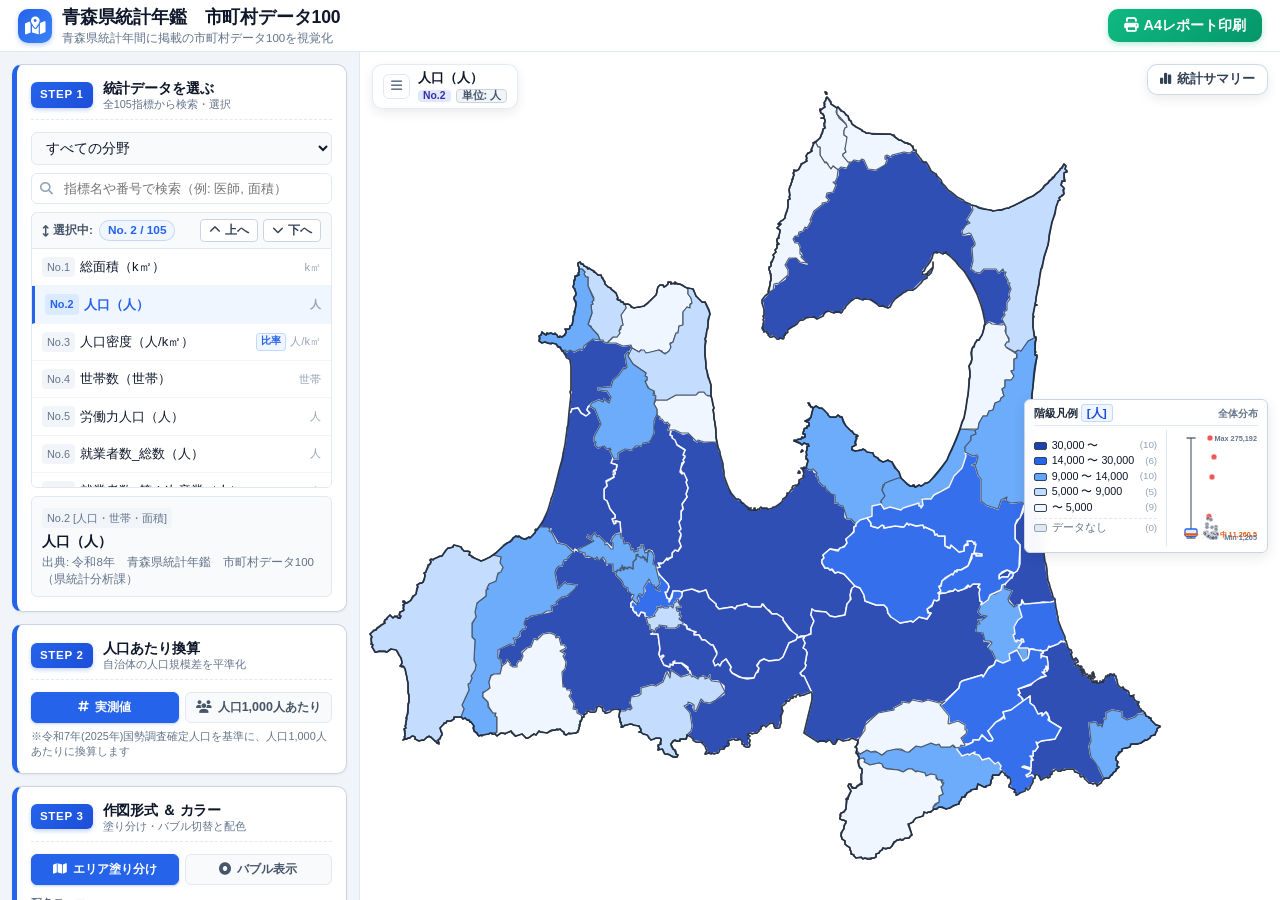
==== index_standalone.html @ 981fd4d3 "fix: Chromeで自治体から海上にマウス移動した際に境界線が元のスタイルに復帰するよう修正" ====
<!DOCTYPE html>
<html lang="ja">
<head>
  <meta charset="UTF-8">
  <meta name="viewport" content="width=device-width, initial-scale=1.0">
  <title>青森県統計年鑑　市町村データ100</title>
  <link rel="icon" type="image/png" href="favicon.png">
  
  <!-- FontAwesome Icons -->
  <link rel="stylesheet" href="vendor/css/all.min.css">
  
  <!-- Leaflet CSS -->
  <link rel="stylesheet" href="vendor/css/leaflet.css">
  
  <!-- App Styles -->
  <style>
/* Aomori Stats 100 Simple Map & Report CSS */
:root {
  --primary: #2563eb;
  --primary-hover: #1d4ed8;
  --primary-light: #eff6ff;
  --bg-page: #f8fafc;
  --bg-card: #ffffff;
  --border-color: #e2e8f0;
  --text-main: #0f172a;
  --text-muted: #64748b;
  --radius-sm: 6px;
  --radius-md: 10px;
  --radius-lg: 16px;
  --shadow-sm: 0 1px 3px rgba(0,0,0,0.06);
  --shadow-md: 0 4px 6px -1px rgba(0,0,0,0.08), 0 2px 4px -2px rgba(0,0,0,0.04);
  --shadow-lg: 0 10px 15px -3px rgba(0,0,0,0.1), 0 4px 6px -4px rgba(0,0,0,0.05);
}

* {
  box-sizing: border-box;
  margin: 0;
  padding: 0;
  scrollbar-width: thin;
  scrollbar-color: #94a3b8 #f1f5f9;
}

/* マウスで操作しやすい太めのスクロールバー（スライダー）スタイル */
::-webkit-scrollbar {
  width: 12px;
  height: 12px;
}

::-webkit-scrollbar-track {
  background: #f1f5f9;
  border-radius: 6px;
}

::-webkit-scrollbar-thumb {
  background: #94a3b8;
  border-radius: 6px;
  border: 2px solid #f1f5f9;
  cursor: pointer;
  transition: background-color 0.15s ease;
}

::-webkit-scrollbar-thumb:hover {
  background: #64748b;
}

::-webkit-scrollbar-thumb:active {
  background: var(--primary);
}

body {
  font-family: -apple-system, BlinkMacSystemFont, "Segoe UI", Roboto, "Helvetica Neue", "Hiragino Kaku Gothic ProN", "Yu Gothic", Meiryo, sans-serif;
  background-color: var(--bg-page);
  color: var(--text-main);
  line-height: 1.5;
  height: 100vh;
  display: flex;
  flex-direction: column;
  overflow: hidden;
}

/* App Header */
.app-header {
  background: #ffffff;
  border-bottom: 1px solid var(--border-color);
  padding: 8px 18px;
  display: flex;
  align-items: center;
  justify-content: space-between;
  flex-shrink: 0;
  z-index: 1000;
  height: 52px;
}

.brand {
  display: flex;
  align-items: center;
  gap: 10px;
}

.brand-icon {
  width: 34px;
  height: 34px;
  background: linear-gradient(135deg, #2563eb, #3b82f6);
  color: #fff;
  border-radius: var(--radius-md);
  display: flex;
  align-items: center;
  justify-content: center;
  font-size: 18px;
  box-shadow: 0 2px 5px rgba(37, 99, 235, 0.3);
}

.brand-title {
  font-size: 1.1rem;
  font-weight: 700;
  color: var(--text-main);
  letter-spacing: -0.01em;
  display: flex;
  align-items: center;
  gap: 8px;
}

.brand-subtitle {
  font-size: 0.72rem;
  color: var(--text-muted);
}

.header-actions {
  display: flex;
  align-items: center;
  gap: 8px;
}

.btn-print-hero {
  background: linear-gradient(135deg, #10b981, #059669);
  color: white;
  border: none;
  padding: 7px 16px;
  font-size: 0.9rem;
  font-weight: 600;
  border-radius: var(--radius-md);
  cursor: pointer;
  display: flex;
  align-items: center;
  gap: 6px;
  box-shadow: 0 2px 6px rgba(16, 185, 129, 0.3);
  transition: all 0.2s ease;
}

.btn-print-hero:hover {
  background: linear-gradient(135deg, #059669, #047857);
  box-shadow: 0 4px 10px rgba(16, 185, 129, 0.4);
  transform: translateY(-1px);
}

/* App Main Layout */
.app-container {
  display: flex;
  flex: 1;
  overflow: hidden;
  height: calc(100vh - 52px);
  position: relative;
}

/* Sidebar */
.sidebar {
  width: 360px;
  background: #f1f5f9;
  border-right: 1px solid var(--border-color);
  display: flex;
  flex-direction: column;
  flex-shrink: 0;
  z-index: 10;
  overflow-y: auto;
  transition: margin-left 0.25s ease, width 0.25s ease;
  padding: 12px;
  gap: 12px;
}

.sidebar.collapsed {
  margin-left: -360px;
}

/* Sidebar Step Cards (1〜5ステップの明確な独立カード設計 & 枠線・左アクセント) */
.sidebar-section {
  background: #ffffff;
  border-radius: 10px;
  border: 1px solid #cbd5e1;
  border-left: 5px solid var(--primary);
  box-shadow: 0 1px 3px rgba(15, 23, 42, 0.06);
  padding: 14px 14px;
  position: relative;
  transition: all 0.2s ease;
}

.sidebar-section:hover {
  border-color: #94a3b8;
  border-left-color: var(--primary-hover);
  box-shadow: 0 4px 6px -1px rgba(0, 0, 0, 0.08);
}

/* Step Header (各ステップの視認性強化ヘッダー) */
.step-header {
  display: flex;
  align-items: center;
  gap: 10px;
  margin-bottom: 12px;
  padding-bottom: 8px;
  border-bottom: 1px dashed #e2e8f0;
}

/* Step Badge (「STEP 1」〜「STEP 5」の鮮明ピルバッジ) */
.step-badge {
  display: inline-flex;
  align-items: center;
  justify-content: center;
  background: linear-gradient(135deg, #2563eb, #1d4ed8);
  color: #ffffff;
  font-size: 0.72rem;
  font-weight: 800;
  letter-spacing: 0.06em;
  padding: 4px 9px;
  border-radius: 6px;
  box-shadow: 0 2px 4px rgba(37, 99, 235, 0.28);
  flex-shrink: 0;
  white-space: nowrap;
}

.step-info {
  display: flex;
  flex-direction: column;
  gap: 1px;
  min-width: 0;
}

.step-title {
  font-size: 0.90rem;
  font-weight: 700;
  color: #0f172a;
  letter-spacing: -0.01em;
  line-height: 1.25;
}

.step-desc {
  font-size: 0.68rem;
  color: #64748b;
  line-height: 1.2;
}

/* STEP 5: レポート印刷（STEP 1〜4と完全に統一されたデザイン） */
.sidebar-section.step-final {
  padding-bottom: 16px;
}

/* Category Filter Tabs/Pills */
.cat-select {
  width: 100%;
  padding: 7px 10px;
  border: 1px solid var(--border-color);
  border-radius: var(--radius-sm);
  font-size: 0.85rem;
  color: var(--text-main);
  background: #f8fafc;
  outline: none;
  margin-bottom: 8px;
  cursor: pointer;
}

.cat-select:focus {
  border-color: var(--primary);
  background: #fff;
}

/* Search input */
.search-wrapper {
  position: relative;
  margin-bottom: 8px;
}

.search-input {
  width: 100%;
  padding: 7px 10px 7px 32px;
  border: 1px solid var(--border-color);
  border-radius: var(--radius-sm);
  font-size: 0.82rem;
  outline: none;
  background: #ffffff;
}

.search-input:focus {
  border-color: var(--primary);
  box-shadow: 0 0 0 3px rgba(37, 99, 235, 0.1);
}

.search-icon {
  position: absolute;
  left: 9px;
  top: 50%;
  transform: translateY(-50%);
  color: #94a3b8;
  font-size: 0.8rem;
}

/* Variable List Navigation Bar (上下移動ナビゲーション) */
.var-list-nav-bar {
  display: flex;
  align-items: center;
  justify-content: space-between;
  background: #f8fafc;
  border: 1px solid var(--border-color);
  border-bottom: none;
  border-radius: var(--radius-sm) var(--radius-sm) 0 0;
  padding: 6px 10px;
}

.var-list-counter {
  display: flex;
  align-items: center;
  gap: 6px;
  font-size: 0.74rem;
}

.counter-label {
  color: #475569;
  font-weight: 600;
  display: flex;
  align-items: center;
  gap: 4px;
}

.counter-badge {
  font-weight: 700;
  color: var(--primary);
  background: var(--primary-light);
  padding: 1px 8px;
  border-radius: 10px;
  font-variant-numeric: tabular-nums;
  border: 1px solid rgba(37, 99, 235, 0.2);
}

.var-list-step-btns {
  display: flex;
  align-items: center;
  gap: 5px;
}

.btn-var-step {
  display: inline-flex;
  align-items: center;
  gap: 4px;
  padding: 3px 8px;
  font-size: 0.72rem;
  font-weight: 600;
  background: #ffffff;
  border: 1px solid #cbd5e1;
  border-radius: 4px;
  color: #334155;
  cursor: pointer;
  transition: all 0.15s ease;
}

.btn-var-step:hover:not(:disabled) {
  background: var(--primary);
  color: #ffffff;
  border-color: var(--primary);
}

.btn-var-step:active:not(:disabled) {
  transform: scale(0.96);
}

.btn-var-step:disabled {
  opacity: 0.4;
  cursor: not-allowed;
}

/* Variable Select List (項目を選択する欄: 標準の右側に幅広・掴みやすい上下スライダーを配置) */
.variable-list {
  max-height: 240px;
  overflow-y: scroll; /* 常に右側スライダーを表示し、マウスですぐに掴めるようにする */
  border: 1px solid var(--border-color);
  border-radius: 0 0 var(--radius-sm) var(--radius-sm);
  background: #ffffff;
}

/* 項目選択リスト専用の太めで掴みやすい右側スライダー */
.variable-list::-webkit-scrollbar {
  width: 16px; /* 16pxの幅広スライダーでマウスでの掴みやすさを最大化 */
}

.variable-list::-webkit-scrollbar-track {
  background: #f1f5f9;
  border-left: 1px solid #cbd5e1; /* リスト項目との境界を明確に */
}

.variable-list::-webkit-scrollbar-thumb {
  background: #94a3b8;
  border: 2px solid #f1f5f9;
  border-radius: 8px;
  min-height: 40px; /* つまみが小さくなりすぎないよう最小高さを確保 */
  cursor: grab;
  transition: background-color 0.15s ease;
}

.variable-list::-webkit-scrollbar-thumb:hover {
  background: #475569;
}

.variable-list::-webkit-scrollbar-thumb:active {
  background: var(--primary);
  cursor: grabbing;
}

.variable-item {
  padding: 8px 10px;
  font-size: 0.82rem;
  border-bottom: 1px solid #f1f5f9;
  cursor: pointer;
  display: flex;
  align-items: center;
  justify-content: space-between;
  transition: background 0.15s;
}

.variable-item:last-child {
  border-bottom: none;
}

.variable-item:hover {
  background: #f8fafc;
}

.variable-item.selected {
  background: var(--primary-light);
  color: var(--primary);
  font-weight: 600;
  border-left: 3px solid var(--primary);
}

.var-badge {
  font-size: 0.68rem;
  padding: 2px 5px;
  background: #f1f5f9;
  color: #64748b;
  border-radius: 4px;
  margin-right: 5px;
  flex-shrink: 0;
}

.variable-item.selected .var-badge {
  background: #dbeafe;
  color: var(--primary);
}

.rate-indicator-badge {
  font-size: 0.62rem;
  font-weight: 600;
  color: #2563eb;
  background: #eff6ff;
  border: 1px solid #bfdbfe;
  padding: 0.5px 4px;
  border-radius: 3px;
  white-space: nowrap;
}

/* Selected Indicator Card */
.selected-info-card {
  background: #f8fafc;
  border: 1px solid var(--border-color);
  border-radius: var(--radius-sm);
  padding: 8px 10px;
  margin-top: 8px;
}

.info-title {
  font-size: 0.88rem;
  font-weight: 700;
  color: var(--text-main);
  margin-bottom: 3px;
  line-height: 1.3;
}

.info-meta {
  font-size: 0.72rem;
  color: var(--text-muted);
  display: flex;
  flex-direction: column;
  gap: 1px;
}

/* Per-Capita Mode Switch Buttons (人口あたり換算) */
.per-capita-toggle-box {
  display: grid;
  grid-template-columns: 1fr 1fr;
  gap: 6px;
  margin-top: 4px;
}

.per-capita-btn {
  background: #f8fafc;
  border: 1px solid var(--border-color);
  border-radius: var(--radius-sm);
  padding: 6px 10px;
  font-size: 0.78rem;
  font-weight: 600;
  color: #475569;
  cursor: pointer;
  display: flex;
  align-items: center;
  justify-content: center;
  gap: 6px;
  transition: all 0.15s ease;
}

.per-capita-btn:hover {
  background: #f1f5f9;
  color: var(--text-main);
  border-color: #cbd5e1;
}

.per-capita-btn.active {
  background: var(--primary);
  color: #ffffff;
  border-color: var(--primary);
  box-shadow: 0 1px 3px rgba(37, 99, 235, 0.3);
}

.per-capita-btn:disabled,
.per-capita-btn.disabled {
  opacity: 0.45;
  background: #f1f5f9 !important;
  color: #94a3b8 !important;
  border-color: #e2e8f0 !important;
  cursor: not-allowed !important;
  box-shadow: none !important;
  pointer-events: none;
}

.per-capita-note {
  font-size: 0.68rem;
  color: var(--text-muted);
  margin-top: 6px;
  line-height: 1.35;
  transition: all 0.2s ease;
}

.per-capita-note.rate-locked {
  color: #1d4ed8;
  background: #eff6ff;
  border: 1px solid #bfdbfe;
  padding: 5px 8px;
  border-radius: var(--radius-sm);
  display: flex;
  align-items: center;
  gap: 6px;
  font-weight: 500;
  line-height: 1.35;
}

/* Map Style Mode Switch Buttons (作図形式) */
.map-style-toggle-box {
  display: grid;
  grid-template-columns: 1fr 1fr;
  gap: 6px;
  margin-top: 4px;
}

.map-style-btn {
  background: #f8fafc;
  border: 1px solid var(--border-color);
  border-radius: var(--radius-sm);
  padding: 6px 8px;
  font-size: 0.76rem;
  font-weight: 600;
  color: #475569;
  cursor: pointer;
  display: flex;
  align-items: center;
  justify-content: center;
  gap: 6px;
  transition: all 0.15s ease;
}

.map-style-btn:hover {
  background: #f1f5f9;
  color: var(--text-main);
  border-color: #cbd5e1;
}

.map-style-btn.active {
  background: var(--primary);
  color: #ffffff;
  border-color: var(--primary);
  box-shadow: 0 1px 3px rgba(37, 99, 235, 0.3);
}

/* Bubble Size Mode Options (バブルサイズ方式切り替え) */
.bubble-size-option-box {
  margin-top: 8px;
  padding: 8px 10px;
  background: #f1f5f9;
  border-radius: var(--radius-sm);
  border: 1px solid #e2e8f0;
  animation: fadeInSizeBox 0.2s ease-in-out;
}

@keyframes fadeInSizeBox {
  from { opacity: 0; transform: translateY(-4px); }
  to { opacity: 1; transform: translateY(0); }
}

.bubble-sub-label {
  font-size: 0.70rem;
  font-weight: 600;
  color: #475569;
  margin-bottom: 6px;
  display: flex;
  align-items: center;
  gap: 5px;
}

.bubble-sub-label i {
  color: var(--primary);
  font-size: 0.75rem;
}

.bubble-size-toggle-box {
  display: grid;
  grid-template-columns: 1fr 1fr;
  gap: 6px;
}

.bubble-size-btn {
  background: #ffffff;
  border: 1px solid var(--border-color);
  border-radius: var(--radius-sm);
  padding: 5px 6px;
  font-size: 0.72rem;
  font-weight: 600;
  color: #475569;
  cursor: pointer;
  display: flex;
  align-items: center;
  justify-content: center;
  gap: 5px;
  transition: all 0.15s ease;
  white-space: nowrap;
}

.bubble-size-btn:hover {
  background: #f8fafc;
  color: var(--text-main);
  border-color: #cbd5e1;
}

.bubble-size-btn.active {
  background: #2563eb;
  color: #ffffff;
  border-color: #2563eb;
  box-shadow: 0 1px 3px rgba(37, 99, 235, 0.25);
}

.palette-header-label {
  font-size: 0.70rem;
  font-weight: 600;
  color: #64748b;
  margin: 10px 0 4px;
}

/* Bubble Markers (バブル表示用スタイル) */
.bubble-marker-wrap,
.leaflet-div-icon.bubble-marker-wrap {
  background: transparent !important;
  border: none !important;
}

.bubble-circle {
  border-radius: 50%;
  display: flex;
  flex-direction: column;
  align-items: center;
  justify-content: center;
  box-shadow: 0 2px 7px rgba(0, 0, 0, 0.18), 0 0 0 1.5px rgba(255, 255, 255, 0.95);
  transition: transform 0.15s ease, box-shadow 0.15s ease;
  user-select: none;
  cursor: pointer;
  text-align: center;
  overflow: hidden;
  box-sizing: border-box;
}

.bubble-circle:hover {
  transform: scale(1.18);
  box-shadow: 0 4px 14px rgba(0, 0, 0, 0.3), 0 0 0 2px #ffffff;
  z-index: 1000 !important;
}

.bubble-muni-name {
  font-weight: 700;
  line-height: 1.05;
  white-space: nowrap;
  pointer-events: none;
}

.bubble-muni-val {
  font-weight: 600;
  font-size: 0.60rem;
  line-height: 1.0;
  margin-top: 1px;
  opacity: 0.92;
  white-space: nowrap;
  pointer-events: none;
}

/* Color Palette Select */
.palette-picker {
  display: grid;
  grid-template-columns: repeat(4, 1fr);
  gap: 6px;
  margin-top: 4px;
}

.palette-btn {
  border: 2px solid transparent;
  border-radius: var(--radius-sm);
  padding: 3px;
  background: #f8fafc;
  cursor: pointer;
  display: flex;
  flex-direction: column;
  align-items: center;
  gap: 3px;
  transition: all 0.15s;
}

.palette-btn:hover {
  background: #f1f5f9;
}

.palette-btn.active {
  border-color: var(--primary);
  background: var(--primary-light);
}

.palette-swatch {
  width: 100%;
  height: 12px;
  border-radius: 2px;
  display: flex;
  overflow: hidden;
}

.swatch-color {
  flex: 1;
  height: 100%;
}

.palette-name {
  font-size: 0.68rem;
  color: #475569;
}

/* Content Area (Map Container: 100% Full Canvas) */
.content-area {
  flex: 1;
  position: relative;
  background: #ffffff;
  overflow: hidden;
  height: 100%;
  width: 100%;
}

/* Leaflet Map - 100% Full View Area */
#map-view {
  width: 100%;
  height: 100%;
  background: #ffffff;
}

#map-view .leaflet-container {
  background: #ffffff !important;
  cursor: default !important;
}

#map-view .leaflet-interactive {
  cursor: pointer !important;
}

/* Floating Indicator Title Badge on Top-Left (大間町・風間浦村を隠さないコンパクト2段設計) */
.map-floating-header {
  position: absolute;
  top: 12px;
  left: 12px;
  max-width: min(300px, 34vw);
  background: rgba(255, 255, 255, 0.94);
  backdrop-filter: blur(8px);
  border: 1px solid rgba(226, 232, 240, 0.9);
  border-radius: var(--radius-md);
  box-shadow: 0 4px 12px rgba(0, 0, 0, 0.08);
  padding: 5px 10px;
  display: flex;
  align-items: center;
  gap: 8px;
  z-index: 500;
}

.btn-sidebar-toggle {
  background: #ffffff;
  border: 1px solid var(--border-color);
  border-radius: var(--radius-sm);
  padding: 5px 7px;
  font-size: 0.8rem;
  color: var(--text-muted);
  cursor: pointer;
  display: flex;
  align-items: center;
  justify-content: center;
  flex-shrink: 0;
  transition: all 0.15s;
}

.btn-sidebar-toggle:hover {
  background: #f1f5f9;
  color: var(--text-main);
  border-color: #cbd5e1;
}

.active-var-info {
  display: flex;
  flex-direction: column;
  gap: 2px;
  min-width: 0;
  overflow: hidden;
}

.active-var-title {
  font-size: 0.84rem;
  font-weight: 700;
  color: var(--text-main);
  white-space: nowrap;
  overflow: hidden;
  text-overflow: ellipsis;
  line-height: 1.25;
}

.active-var-meta {
  display: flex;
  align-items: center;
  gap: 5px;
  line-height: 1;
}

.active-var-num {
  font-size: 0.65rem;
  font-weight: 700;
  background: #e0e7ff;
  color: #3730a3;
  padding: 1px 5px;
  border-radius: 4px;
  flex-shrink: 0;
}

.unit-pill {
  font-size: 0.68rem;
  font-weight: 600;
  background: #f1f5f9;
  color: #475569;
  border: 1px solid #cbd5e1;
  padding: 0.5px 5px;
  border-radius: 4px;
  white-space: nowrap;
}

/* Floating Actions on Top-Right */
.map-floating-actions {
  position: absolute;
  top: 12px;
  right: 12px;
  z-index: 500;
  display: flex;
  align-items: center;
  gap: 8px;
}

/* Sidebar Toggle Checkboxes */
.sidebar-toggle-card input[type="checkbox"] {
  display: none;
}

.custom-chk {
  width: 15px;
  height: 15px;
  border: 1.5px solid #94a3b8;
  border-radius: 3px;
  display: inline-flex;
  align-items: center;
  justify-content: center;
  background: #ffffff;
  transition: all 0.15s ease;
  font-size: 0.6rem;
  color: transparent;
  flex-shrink: 0;
}

.sidebar-toggle-card.active .custom-chk {
  background: var(--primary);
  border-color: var(--primary);
  color: #ffffff;
}

/* Sidebar Map Label Card */
.sidebar-toggle-card {
  display: flex;
  align-items: center;
  gap: 10px;
  background: #f8fafc;
  border: 1px solid var(--border-color);
  border-radius: var(--radius-sm);
  padding: 8px 12px;
  cursor: pointer;
  user-select: none;
  transition: all 0.15s ease;
}

.sidebar-toggle-card:hover {
  background: #ffffff;
  border-color: #cbd5e1;
}

.sidebar-toggle-card.active {
  background: #eff6ff;
  border-color: var(--primary);
}

.sidebar-toggle-card .desc-title {
  display: block;
  font-size: 0.82rem;
  font-weight: 600;
  color: #1e293b;
}

.sidebar-toggle-card.active .desc-title {
  color: var(--primary);
}

.sidebar-toggle-card .desc-sub {
  display: block;
  font-size: 0.68rem;
  color: #64748b;
  margin-top: 1px;
}

/* Toggle Summary Button */
.btn-toggle-summary {
  background: rgba(255, 255, 255, 0.94);
  backdrop-filter: blur(8px);
  border: 1px solid rgba(203, 213, 225, 0.9);
  border-radius: var(--radius-md);
  padding: 6px 12px;
  font-size: 0.8rem;
  font-weight: 600;
  color: #334155;
  cursor: pointer;
  display: flex;
  align-items: center;
  gap: 6px;
  box-shadow: 0 4px 12px rgba(0, 0, 0, 0.08);
  transition: all 0.15s ease;
}

.btn-toggle-summary:hover {
  background: #ffffff;
  border-color: #94a3b8;
  color: var(--primary);
}

.btn-toggle-summary.active {
  background: var(--primary-light);
  border-color: var(--primary);
  color: var(--primary);
}

/* Floating Info Panel / Ranking on Map */
.floating-side-panel {
  position: absolute;
  top: 54px;
  right: 12px;
  width: 300px;
  background: rgba(255, 255, 255, 0.97);
  backdrop-filter: blur(8px);
  border: 1px solid rgba(203, 213, 225, 0.9);
  border-radius: var(--radius-md);
  box-shadow: 0 10px 25px -5px rgba(0,0,0,0.15), 0 8px 10px -6px rgba(0,0,0,0.1);
  padding: 12px 14px;
  z-index: 800;
  max-height: calc(100% - 70px);
  overflow-y: auto;
  transition: transform 0.2s ease, opacity 0.2s ease;
}

.floating-side-panel.hidden {
  display: none !important;
}

.panel-header-row {
  display: flex;
  align-items: center;
  justify-content: space-between;
  margin-bottom: 10px;
  padding-bottom: 6px;
  border-bottom: 1px solid #e2e8f0;
}

.panel-header-title {
  font-size: 0.85rem;
  font-weight: 700;
  color: #1e293b;
  display: flex;
  align-items: center;
  gap: 6px;
}

.panel-close-btn {
  background: transparent;
  border: none;
  font-size: 1rem;
  color: #94a3b8;
  cursor: pointer;
  padding: 2px 4px;
  line-height: 1;
}

.panel-close-btn:hover {
  color: #0f172a;
}

.panel-block {
  margin-bottom: 10px;
}

.panel-block:last-child {
  margin-bottom: 0;
}

.panel-block-title {
  font-size: 0.72rem;
  font-weight: 700;
  color: var(--text-muted);
  text-transform: uppercase;
  margin-bottom: 5px;
  letter-spacing: 0.05em;
  display: flex;
  justify-content: space-between;
  align-items: center;
}

.stat-grid-mini {
  display: grid;
  grid-template-columns: 1fr 1fr;
  gap: 5px;
}

.stat-box-mini {
  background: #f8fafc;
  border: 1px solid #e2e8f0;
  border-radius: var(--radius-sm);
  padding: 5px 7px;
}

.stat-label-mini {
  font-size: 0.65rem;
  color: var(--text-muted);
}

.stat-val-mini {
  font-size: 0.92rem;
  font-weight: 700;
  color: var(--text-main);
  white-space: nowrap;
  overflow: hidden;
  text-overflow: ellipsis;
}

.muni-sub {
  font-size: 0.62rem;
  color: var(--text-muted);
  font-weight: normal;
}

/* Rank Mini List */
.rank-list-mini {
  list-style: none;
}

.rank-item-mini {
  display: flex;
  align-items: center;
  justify-content: space-between;
  padding: 3px 0;
  font-size: 0.75rem;
  border-bottom: 1px dashed #f1f5f9;
}

.rank-item-mini:last-child {
  border-bottom: none;
}

.rank-badge {
  display: inline-flex;
  align-items: center;
  justify-content: center;
  width: 16px;
  height: 16px;
  font-size: 0.65rem;
  font-weight: 700;
  border-radius: 50%;
  margin-right: 5px;
  background: #e2e8f0;
  color: #475569;
}

.rank-1 { background: #fef08a; color: #854d0e; }
.rank-2 { background: #e2e8f0; color: #475569; }
.rank-3 { background: #ffedd5; color: #9a3412; }

/* Custom Leaflet Tooltip (ポインタイベント無効化で残留・ゴースト化を100%防止) */
.muni-tooltip,
.leaflet-tooltip.muni-tooltip,
.leaflet-tooltip-pane,
.muni-tooltip * {
  pointer-events: none !important;
  user-select: none !important;
}

.muni-tooltip[style*="display: none"] {
  display: none !important;
  visibility: hidden !important;
  opacity: 0 !important;
}

.muni-tooltip {
  background: #ffffff !important;
  color: #0f172a !important;
  border: 1px solid #cbd5e1 !important;
  border-radius: 6px !important;
  padding: 6px 10px !important;
  box-shadow: 0 4px 12px rgba(0,0,0,0.12) !important;
  font-family: inherit !important;
  font-size: 0.82rem !important;
}

.tooltip-muni-name {
  font-weight: 700;
  font-size: 0.9rem;
  margin-bottom: 1px;
}

.tooltip-val {
  color: var(--primary);
  font-weight: 700;
  font-size: 0.95rem;
}

.tooltip-rank {
  font-size: 0.7rem;
  color: #64748b;
  margin-top: 1px;
}

/* ==========================================================================
   Map Municipality Labels (市町村名・数値の地図上コンパクト表示)
   ========================================================================== */
.map-muni-label-marker {
  background: transparent !important;
  border: none !important;
  pointer-events: none !important;
}

.map-label-content {
  display: inline-flex;
  flex-direction: column;
  align-items: center;
  justify-content: center;
  transform: translate(-50%, -50%);
  background: rgba(255, 255, 255, 0.90);
  backdrop-filter: blur(3px);
  border: 1px solid rgba(15, 23, 42, 0.22);
  border-radius: 3px;
  padding: 1px 4px;
  box-shadow: 0 1px 4px rgba(0, 0, 0, 0.14);
  white-space: nowrap;
  pointer-events: none;
  line-height: 1.15;
  transition: transform 0.15s ease, opacity 0.15s ease;
  z-index: 450;
}

.map-label-content .muni-name {
  font-size: 0.60rem; /* 約9.5px */
  font-weight: 600;
  color: #334155;
  letter-spacing: -0.02em;
}

.map-label-content .muni-val {
  font-size: 0.66rem; /* 約10.5px */
  font-weight: 700;
  color: #0f172a;
  letter-spacing: -0.01em;
}

/* 1行表示モード（市町村名のみ or 数値のみ） */
.map-label-content.single-label {
  padding: 1px 3.5px;
  line-height: 1.1;
}

.map-label-content.single-label.only-name .muni-name {
  font-size: 0.64rem;
}

.map-label-content.single-label.only-val .muni-val {
  font-size: 0.68rem;
}

/* ==========================================================================
   Map Legend - Compact Right-Center (右側中央配置)
   ========================================================================== */
#map-view .leaflet-top.leaflet-right,
#map-view .leaflet-bottom.leaflet-right {
  top: 0;
  bottom: 0;
  right: 0;
  height: 100%;
  display: flex;
  flex-direction: column;
  justify-content: center;
  align-items: flex-end;
  pointer-events: none;
  z-index: 500;
}

.map-legend-control {
  background: rgba(255, 255, 255, 0.96);
  backdrop-filter: blur(6px);
  border: 1px solid #cbd5e1;
  border-radius: var(--radius-sm);
  padding: 6px 9px;
  box-shadow: 0 4px 14px rgba(0, 0, 0, 0.09);
  font-size: 0.68rem;
  line-height: 1.3;
  margin: 0 12px 0 0 !important;
  pointer-events: auto;
  user-select: none;
}

.legend-header-flex {
  display: flex;
  justify-content: space-between;
  align-items: baseline;
  gap: 12px;
  margin-bottom: 4px;
  padding-bottom: 3px;
  border-bottom: 1px solid #e2e8f0;
}

.legend-title {
  font-weight: 700;
  color: #1e293b;
  font-size: 0.70rem;
  white-space: nowrap;
}

.legend-box-title {
  font-size: 0.65rem;
  font-weight: 600;
  color: #64748b;
  white-space: nowrap;
}

.legend-content-flex {
  display: flex;
  align-items: center;
  gap: 8px;
}

.legend-classes-col {
  display: flex;
  flex-direction: column;
  justify-content: space-between;
  min-width: 104px;
}

.legend-divider-v {
  width: 1px;
  align-self: stretch;
  background: #e2e8f0;
  margin: 0 1px;
}

.legend-boxplot-col {
  display: flex;
  align-items: center;
  justify-content: center;
}

.legend-boxplot-svg {
  display: block;
}

.boxplot-dot {
  transition: r 0.15s ease, fill 0.15s ease;
  cursor: pointer;
}

.boxplot-dot:hover {
  r: 4.2px !important;
  fill: #2563eb !important;
  fill-opacity: 1 !important;
  stroke: #ffffff !important;
  stroke-width: 1px !important;
}

.legend-row {
  display: flex;
  align-items: center;
  gap: 5px;
  margin-bottom: 1.5px;
  font-size: 0.67rem;
}

.legend-label-text {
  white-space: nowrap;
}

.legend-count {
  margin-left: auto;
  padding-left: 6px;
  font-size: 0.62rem;
  font-weight: 500;
  color: #94a3b8;
  white-space: nowrap;
  letter-spacing: -0.01em;
}

.legend-color-box {
  width: 13px;
  height: 8px;
  border-radius: 2px;
  border: 1px solid rgba(0,0,0,0.15);
  flex-shrink: 0;
  transition: border-radius 0.2s ease, width 0.2s ease, height 0.2s ease;
}

.map-legend-control.bubble-mode .legend-color-box,
.report-legend-box.bubble-mode .legend-color-box {
  width: 10px;
  height: 10px;
  border-radius: 50%;
}

/* ==========================================================================
   Report Modal & A4 Sheet Styles (縦置き Portrait: 210mm x 297mm)
   ========================================================================== */
.modal-overlay {
  position: fixed;
  top: 0;
  left: 0;
  width: 100vw;
  height: 100vh;
  background: rgba(15, 23, 42, 0.6);
  backdrop-filter: blur(4px);
  z-index: 2000;
  display: flex;
  align-items: center;
  justify-content: center;
  opacity: 1;
  transition: opacity 0.2s;
}

.modal-overlay.hidden {
  display: none !important;
  opacity: 0;
}

.modal-window {
  background: #f1f5f9;
  border-radius: var(--radius-lg);
  box-shadow: var(--shadow-lg);
  width: 95vw;
  max-width: 900px;
  height: 94vh;
  display: flex;
  flex-direction: column;
  overflow: hidden;
}

.modal-header {
  background: #ffffff;
  padding: 10px 20px;
  border-bottom: 1px solid var(--border-color);
  display: flex;
  align-items: center;
  justify-content: space-between;
  flex-shrink: 0;
}

.modal-title {
  font-size: 1.05rem;
  font-weight: 700;
  display: flex;
  align-items: center;
  gap: 8px;
}

.modal-actions {
  display: flex;
  align-items: center;
  gap: 8px;
}

.btn-secondary {
  background: #ffffff;
  border: 1px solid var(--border-color);
  padding: 6px 12px;
  font-size: 0.82rem;
  font-weight: 600;
  border-radius: var(--radius-sm);
  cursor: pointer;
  display: flex;
  align-items: center;
  gap: 5px;
  color: #334155;
  transition: all 0.15s;
}

.btn-secondary:hover {
  background: #f8fafc;
  border-color: #cbd5e1;
}

.btn-primary-action {
  background: var(--primary);
  color: white;
  border: none;
  padding: 6px 14px;
  font-size: 0.82rem;
  font-weight: 600;
  border-radius: var(--radius-sm);
  cursor: pointer;
  display: flex;
  align-items: center;
  gap: 5px;
  transition: all 0.15s;
}

.btn-primary-action:hover {
  background: var(--primary-hover);
}

.modal-close-btn {
  background: transparent;
  border: none;
  font-size: 1.25rem;
  color: #94a3b8;
  cursor: pointer;
  padding: 4px;
  display: flex;
  align-items: center;
  justify-content: center;
  margin-left: 6px;
}

.modal-close-btn:hover {
  color: #0f172a;
}

.modal-body {
  flex: 1;
  overflow-y: auto;
  padding: 20px;
  display: flex;
  justify-content: center;
  background: #64748b;
}

/* A4 Sheet Preview (Portrait: 210mm x 297mm) - 元のツール仕様 */
#report-sheet {
  background: #ffffff;
  width: 210mm;
  min-height: 297mm;
  height: 297mm;
  padding: 8mm 10mm;
  box-shadow: 0 10px 25px rgba(0, 0, 0, 0.3);
  box-sizing: border-box;
  display: flex;
  flex-direction: column;
  color: #0f172a;
  position: relative;
}

/* Report Header (2段独立構造で文字衝突・重なりを防止) */
.rep-header {
  border-bottom: 2px solid #0f172a;
  padding-bottom: 4px;
  margin-bottom: 6px;
  display: flex;
  flex-direction: column;
  gap: 2px;
  flex-shrink: 0;
}

.rep-header-top,
.rep-header-sub {
  display: flex;
  justify-content: space-between;
  align-items: baseline;
  gap: 12px;
  width: 100%;
}

.rep-header-top .rep-title {
  font-size: 1.15rem;
  font-weight: 800;
  color: #0f172a;
  line-height: 1.2;
  white-space: nowrap;
  flex-shrink: 0;
}

.rep-header-top .rep-source {
  font-size: 0.63rem;
  color: #64748b;
  line-height: 1.2;
  text-align: right;
  white-space: nowrap;
  overflow: hidden;
  text-overflow: ellipsis;
  max-width: 65%;
  flex-shrink: 1;
}

.rep-header-sub .rep-sub {
  display: flex;
  align-items: baseline;
  gap: 6px;
  min-width: 0;
  white-space: nowrap;
}

.rep-header-sub .rep-sub strong {
  font-size: 1.05rem;
  font-weight: 700;
  color: #2563eb;
  line-height: 1.2;
}

.rep-header-sub .rep-sub span {
  font-size: 0.80rem;
  color: #475569;
}

.rep-header-sub .rep-date {
  font-size: 0.65rem;
  color: #64748b;
  white-space: nowrap;
  flex-shrink: 0;
  text-align: right;
}

/* Portrait Main Body: 上段(大画面地図), 中段(統計サマリー&データ分布), 下段(40市町村棒グラフ) */
.rep-body-portrait {
  flex: 1;
  display: flex;
  flex-direction: column;
  gap: 6px;
  min-height: 0;
}

/* 上段: 地図エリア（用紙幅いっぱいに最大表示） */
.rep-portrait-map-section {
  display: flex;
  flex-direction: column;
  height: 125mm;
  min-height: 118mm;
  flex-shrink: 0;
}

.rep-map-frame {
  flex: 1;
  background: #ffffff;
  border: 1px solid #475569;
  border-radius: 4px;
  display: flex;
  align-items: center;
  justify-content: center;
  overflow: hidden;
  position: relative;
  padding: 2px;
}

#rep-map-render-target {
  width: 100%;
  height: 100%;
  display: flex;
  align-items: center;
  justify-content: center;
}

#rep-map-render-target svg {
  max-width: 100%;
  max-height: 100%;
  width: auto;
  height: 100%;
  object-fit: contain;
  display: block;
}

.rep-legend-box {
  margin-top: 3px;
  display: flex;
  align-items: center;
  justify-content: space-between;
  background: #f8fafc;
  border: 1px solid #cbd5e1;
  border-radius: 4px;
  padding: 2px 8px;
  font-size: 0.65rem;
  flex-shrink: 0;
}

/* 中段: 統計サマリー & 上位5市町村 & データ分布（3カラム並列） */
.rep-portrait-mid {
  display: grid;
  grid-template-columns: 1.05fr 1fr 1.15fr;
  gap: 6px;
  flex-shrink: 0;
  height: 52mm;
  min-height: 48mm;
}

.rep-card {
  background: #ffffff;
  border: 1px solid #64748b;
  border-radius: 4px;
  padding: 5px 7px;
  display: flex;
  flex-direction: column;
  overflow: hidden;
}

.rep-card-title {
  font-size: 0.72rem;
  font-weight: 700;
  color: #0f172a;
  margin-bottom: 3px;
  padding-bottom: 2px;
  border-bottom: 1px solid #94a3b8;
  display: flex;
  align-items: center;
  gap: 5px;
}

.rep-stat-subtitle {
  font-size: 0.65rem;
  font-weight: normal;
  color: #64748b;
}

/* 基本統計テーブル - コンパクト1列仕様 */
.rep-stat-table-compact {
  width: 100%;
  border-collapse: collapse;
  font-size: 0.65rem;
  margin-top: 1px;
}

.rep-stat-table-compact tr {
  border-bottom: 1px solid #f1f5f9;
}

.rep-stat-table-compact tr:last-child {
  border-bottom: none;
}

.rep-stat-table-compact th {
  text-align: left;
  padding: 2.2px 2px;
  color: #475569;
  font-weight: 600;
  width: 36%;
  white-space: nowrap;
}

.rep-stat-table-compact td {
  text-align: right;
  padding: 2.2px 2px;
  color: #0f172a;
  font-weight: 700;
  font-family: ui-monospace, SFMono-Regular, Menlo, Monaco, Consolas, monospace;
  width: 64%;
  white-space: nowrap;
}

.rep-stat-table-compact td .muni-tag {
  font-size: 0.58rem;
  color: #64748b;
  font-weight: 600;
  margin-left: 2px;
}

/* 上位5市町村 (Top 5) カード ＆ リスト */
.rep-top5-card {
  display: flex;
  flex-direction: column;
}

.rep-top5-list-wrap {
  flex: 1;
  display: flex;
  flex-direction: column;
  justify-content: center;
}

.rep-top5-list {
  list-style: none;
  padding: 0;
  margin: 1px 0 0 0;
  display: flex;
  flex-direction: column;
  justify-content: space-between;
  flex: 1;
}

.rep-top5-item {
  display: flex;
  align-items: center;
  justify-content: space-between;
  padding: 1.8px 0;
  border-bottom: 1px solid #f1f5f9;
  font-size: 0.65rem;
}

.rep-top5-item:last-child {
  border-bottom: none;
}

.rep-top5-left {
  display: flex;
  align-items: center;
  gap: 5px;
  min-width: 0;
}

.rep-top5-badge {
  display: inline-flex;
  align-items: center;
  justify-content: center;
  min-width: 14px;
  height: 14px;
  padding: 0 2px;
  border-radius: 3px;
  font-size: 0.58rem;
  font-weight: 800;
  color: #ffffff;
  background: #64748b;
  line-height: 1;
  flex-shrink: 0;
}

.rep-top5-badge.rank-1 {
  background: #d97706; /* ゴールド */
}

.rep-top5-badge.rank-2 {
  background: #64748b; /* シルバー */
}

.rep-top5-badge.rank-3 {
  background: #b45309; /* ブロンズ */
}

.rep-top5-badge.rank-other {
  background: #94a3b8; /* スレート */
}

.rep-top5-muni {
  font-weight: 700;
  color: #0f172a;
  white-space: nowrap;
  overflow: hidden;
  text-overflow: ellipsis;
}

.rep-top5-val {
  font-weight: 700;
  color: #1e293b;
  font-family: ui-monospace, SFMono-Regular, Menlo, Monaco, Consolas, monospace;
  white-space: nowrap;
  margin-left: 4px;
}

/* Statistics Table - Compact 2列×4行 (元のツール仕様 - 互換性維持) */
.rep-stat-table {
  width: 100%;
  border-collapse: collapse;
  font-size: 0.66rem;
}

.rep-stat-table tr {
  border-bottom: 1px solid #e2e8f0;
}

.rep-stat-table tr:last-child {
  border-bottom: none;
}

.rep-stat-table th {
  text-align: left;
  padding: 1.5px 3px;
  color: #334155;
  font-weight: 600;
  width: 19%;
  background: transparent;
  white-space: nowrap;
}

.rep-stat-table td {
  text-align: right;
  padding: 1.5px 3px;
  color: #0f172a;
  font-weight: 700;
  font-family: ui-monospace, SFMono-Regular, Menlo, Monaco, Consolas, monospace;
  width: 31%;
  white-space: nowrap;
}

.rep-stat-table td:first-of-type {
  border-right: 1.5px solid #cbd5e1;
  padding-right: 5px;
}

.rep-stat-table th:last-of-type {
  padding-left: 5px;
}

.rep-stat-table td .muni-tag {
  font-size: 0.60rem;
  color: #64748b;
  font-weight: 600;
  margin-left: 2px;
}

/* Distribution Card & Compact Legend (元のツール仕様) */
.rep-dist-card {
  display: flex;
  flex-direction: column;
  justify-content: space-between;
}

.rep-dist-card-title {
  display: flex !important;
  justify-content: space-between !important;
  align-items: center !important;
  gap: 4px;
}

.rep-dist-title-text {
  display: flex;
  align-items: center;
  gap: 4px;
  white-space: nowrap;
}

.rep-dist-subtitle {
  font-size: 0.66rem;
  font-weight: 500;
  color: #64748b;
}

.rep-dist-legend-compact {
  display: flex;
  align-items: center;
  gap: 7px;
  font-size: 0.62rem;
  color: #475569;
  white-space: nowrap;
}

.rep-legend-item {
  display: inline-flex;
  align-items: center;
  gap: 3px;
}

.rep-legend-box {
  display: inline-block;
  width: 8px;
  height: 6px;
  background: #f1f5f9;
  border: 1px solid #334155;
  border-radius: 1px;
}

.rep-legend-line {
  display: inline-block;
  width: 12px;
  height: 0;
  vertical-align: middle;
}

.rep-legend-line.rep-kde-line {
  border-top: 1.8px solid #0f172a;
}

.rep-legend-line.rep-mean-line {
  border-top: 1.4px dashed #0f172a;
}

.rep-legend-line.rep-median-line {
  border-top: 1.4px dotted #475569;
}

.rep-dist-svg-wrap {
  width: 100%;
  display: flex;
  justify-content: center;
  align-items: center;
  flex: 1;
  min-height: 0;
}

/* 下段: 40市町村 棒グラフ (元のツール仕様) */
.rep-bar-card.rep-portrait-bottom {
  flex-shrink: 0;
  height: 72mm;
  min-height: 68mm;
  overflow: hidden;
  display: flex;
  flex-direction: column;
  padding: 5px 8px;
}

.rep-bar-card-title {
  display: flex;
  justify-content: space-between;
  align-items: center;
  font-size: 0.72rem;
  font-weight: 700;
  color: #0f172a;
  margin-bottom: 2px;
  border-bottom: 1px solid #94a3b8;
  padding-bottom: 2px;
}

.rep-vbar-svg-wrap {
  width: 100%;
  display: flex;
  justify-content: center;
  align-items: center;
  flex: 1;
  min-height: 0;
}

/* フッター */
.rep-footer {
  border-top: 1.5px solid #475569;
  padding-top: 3px;
  margin-top: 4px;
  display: flex;
  justify-content: space-between;
  align-items: center;
  font-size: 0.64rem;
  color: #64748b;
  flex-shrink: 0;
}

/* ==========================================================================
   Print CSS (@media print: A4 Portrait - 1枚完結・改ページはみ出し防止)
   ========================================================================== */
@media print {
  * {
    -webkit-print-color-adjust: exact !important;
    print-color-adjust: exact !important;
  }

  @page {
    size: A4 portrait;
    margin: 8mm 6mm;
  }

  html, body {
    background: #ffffff !important;
    margin: 0 !important;
    padding: 0 !important;
    width: 100% !important;
    height: 100% !important;
    overflow: visible !important;
    visibility: visible !important;
  }

  .app-header,
  .sidebar,
  .content-area,
  .modal-header,
  .modal-actions,
  .modal-close-btn,
  .floating-side-panel,
  .map-floating-header,
  .map-floating-actions {
    display: none !important;
  }

  .modal-overlay {
    position: static !important;
    display: block !important;
    background: #ffffff !important;
    padding: 0 !important;
    margin: 0 !important;
    width: 100% !important;
    height: 100% !important;
    overflow: visible !important;
    visibility: visible !important;
    z-index: 1 !important;
  }

  .modal-window {
    background: #ffffff !important;
    box-shadow: none !important;
    width: 100% !important;
    height: 100% !important;
    max-width: none !important;
    border-radius: 0 !important;
    padding: 0 !important;
    margin: 0 !important;
  }

  .modal-body {
    background: #ffffff !important;
    padding: 0 !important;
    margin: 0 !important;
    overflow: visible !important;
    display: block !important;
    height: 100% !important;
  }

  #report-sheet {
    display: flex !important;
    flex-direction: column !important;
    position: static !important;
    box-shadow: none !important;
    border: none !important;
    margin: 0 !important;
    background: #ffffff !important;
    box-sizing: border-box !important;
    visibility: visible !important;
    width: 194mm !important;
    height: 272mm !important;
    max-width: 194mm !important;
    max-height: 272mm !important;
    padding: 2mm 3.5mm !important;
    page-break-inside: avoid !important;
    break-inside: avoid !important;
  }

  #report-sheet * {
    visibility: visible !important;
    page-break-inside: avoid !important;
    break-inside: avoid !important;
  }
}

/* Responsive adjustment for small screens */
@media (max-width: 860px) {
  body {
    height: auto;
    overflow-y: auto;
  }
  .app-container {
    flex-direction: column;
    height: auto;
  }
  .sidebar {
    width: 100%;
    max-height: 380px;
  }
  .sidebar.collapsed {
    display: none;
  }
  .content-area {
    height: 520px;
  }
}

</style>
</head>
<body>

  <!-- App Header -->
  <header class="app-header">
    <div class="brand">
      <div class="brand-icon">
        <i class="fa-solid fa-map-location-dot"></i>
      </div>
      <div>
        <h1 class="brand-title">青森県統計年鑑　市町村データ100</h1>
        <p class="brand-subtitle">青森県統計年間に掲載の市町村データ100を視覚化</p>
      </div>
    </div>
    
    <div class="header-actions">
      <button id="btn-open-report" class="btn-print-hero" title="A4レポートを表示して印刷・PDF保存します">
        <i class="fa-solid fa-print"></i>
        <span>A4レポート印刷</span>
      </button>
    </div>
  </header>

  <!-- App Main Layout -->
  <main class="app-container">
    
    <!-- Sidebar / Indicator Selection -->
    <aside id="app-sidebar" class="sidebar">
      
      <!-- Section 1: Indicator Selection -->
      <div class="sidebar-section">
        <div class="step-header">
          <span class="step-badge">STEP 1</span>
          <div class="step-info">
            <span class="step-title">統計データを選ぶ</span>
            <span class="step-desc">全105指標から検索・選択</span>
          </div>
        </div>
        
        <!-- Category Filter -->
        <select id="cat-select" class="cat-select" title="分野で絞り込み"></select>

        <!-- Search Input -->
        <div class="search-wrapper">
          <i class="fa-solid fa-magnifying-glass search-icon"></i>
          <input type="text" id="search-input" class="search-input" placeholder="指標名や番号で検索（例: 医師, 面積）">
        </div>

        <!-- Variable List Navigation Bar (上下移動ナビゲーション) -->
        <div class="var-list-nav-bar">
          <div class="var-list-counter" id="var-list-counter">
            <span class="counter-label"><i class="fa-solid fa-arrows-up-down"></i> 選択中:</span>
            <span class="counter-badge" id="slider-counter">No. 2 / 105</span>
          </div>
          <div class="var-list-step-btns">
            <button type="button" id="btn-var-up" class="btn-var-step" title="1つ上の指標へ (▲)" aria-label="1つ上の指標へ">
              <i class="fa-solid fa-chevron-up"></i>
              <span>上へ</span>
            </button>
            <button type="button" id="btn-var-down" class="btn-var-step" title="1つ下の指標へ (▼)" aria-label="1つ下の指標へ">
              <i class="fa-solid fa-chevron-down"></i>
              <span>下へ</span>
            </button>
          </div>
        </div>

        <!-- Variable List (太幅スライダー＆上下操作) -->
        <div id="variable-list" class="variable-list"></div>

        <!-- Selected Indicator Info Card -->
        <div class="selected-info-card">
          <div id="selected-var-num" class="var-badge" style="display:inline-block; margin-bottom:4px;">No.2 [人口・世帯・面積]</div>
          <div id="selected-var-name" class="info-title">人口（人）</div>
          <div class="info-meta">
            <span id="selected-var-source">出典: 令和8年 青森県統計年鑑</span>
          </div>
        </div>
      </div>

      <!-- Section 2: Per-Capita Population Transform (人口1,000人あたり) -->
      <div class="sidebar-section">
        <div class="step-header">
          <span class="step-badge">STEP 2</span>
          <div class="step-info">
            <span class="step-title">人口あたり換算</span>
            <span class="step-desc">自治体の人口規模差を平準化</span>
          </div>
        </div>
        <div class="per-capita-toggle-box">
          <button id="btn-mode-raw" class="per-capita-btn active" data-mode="raw" title="実測値のまま表示します">
            <i class="fa-solid fa-hashtag"></i>
            <span>実測値</span>
          </button>
          <button id="btn-mode-1000" class="per-capita-btn" data-mode="1000" title="令和7年国勢調査人口を基準に、人口1,000人あたりに換算します">
            <i class="fa-solid fa-users"></i>
            <span>人口1,000人あたり</span>
          </button>
        </div>
        <div class="per-capita-note">
          ※令和7年(2025年)国勢調査確定人口を基準に、人口1,000人あたりに換算します
        </div>
      </div>

      <!-- Section 3: Map Style & Color Palette -->
      <div class="sidebar-section">
        <div class="step-header">
          <span class="step-badge">STEP 3</span>
          <div class="step-info">
            <span class="step-title">作図形式 ＆ カラー</span>
            <span class="step-desc">塗り分け・バブル切替と配色</span>
          </div>
        </div>

        <!-- Map Style Toggle (Choropleth vs Bubble) -->
        <div class="map-style-toggle-box">
          <button id="btn-style-choropleth" class="map-style-btn active" data-style="choropleth" title="市町村ポリゴンを色分けして表示します（標準）">
            <i class="fa-solid fa-map"></i>
            <span>エリア塗り分け</span>
          </button>
          <button id="btn-style-bubble" class="map-style-btn" data-style="bubble" title="全自治体を均等なバブル（円）で表示し、面積差の偏りを解消します">
            <i class="fa-solid fa-circle-dot"></i>
            <span>バブル表示</span>
          </button>
        </div>

        <!-- Bubble Size Options (バブル表示選択時に表示) -->
        <div id="bubble-size-option-box" class="bubble-size-option-box" style="display: none;">
          <div class="bubble-sub-label">
            <i class="fa-solid fa-circle-nodes"></i>
            <span>バブルのサイズ変化</span>
          </div>
          <div class="bubble-size-toggle-box">
            <button id="btn-bubble-size-step" class="bubble-size-btn active" data-size-mode="step" title="5段階の階級に合わせて段階的にバブルを大きくします">
              <i class="fa-solid fa-layer-group"></i>
              <span>階級別（段階的）</span>
            </button>
            <button id="btn-bubble-size-continuous" class="bubble-size-btn" data-size-mode="continuous" title="統計数値の大きさに応じて無段階に滑らかに変化させます（視認性補正済み）">
              <i class="fa-solid fa-chart-line"></i>
              <span>数値連動（無段階）</span>
            </button>
          </div>
        </div>

        <div class="palette-header-label">配色テーマ</div>
        <div class="palette-picker">
          <button class="palette-btn active" data-palette="blue">
            <div class="palette-swatch">
              <span class="swatch-color" style="background:#eff6ff;"></span>
              <span class="swatch-color" style="background:#bfdbfe;"></span>
              <span class="swatch-color" style="background:#60a5fa;"></span>
              <span class="swatch-color" style="background:#2563eb;"></span>
              <span class="swatch-color" style="background:#1e40af;"></span>
            </div>
            <span class="palette-name">ブルー</span>
          </button>
          
          <button class="palette-btn" data-palette="green">
            <div class="palette-swatch">
              <span class="swatch-color" style="background:#ecfdf5;"></span>
              <span class="swatch-color" style="background:#a7f3d0;"></span>
              <span class="swatch-color" style="background:#34d399;"></span>
              <span class="swatch-color" style="background:#059669;"></span>
              <span class="swatch-color" style="background:#065f46;"></span>
            </div>
            <span class="palette-name">グリーン</span>
          </button>
          
          <button class="palette-btn" data-palette="warm">
            <div class="palette-swatch">
              <span class="swatch-color" style="background:#fff7ed;"></span>
              <span class="swatch-color" style="background:#fed7aa;"></span>
              <span class="swatch-color" style="background:#fb923c;"></span>
              <span class="swatch-color" style="background:#ea580c;"></span>
              <span class="swatch-color" style="background:#9a3412;"></span>
            </div>
            <span class="palette-name">オレンジ</span>
          </button>
          
          <button class="palette-btn" data-palette="purple">
            <div class="palette-swatch">
              <span class="swatch-color" style="background:#faf5ff;"></span>
              <span class="swatch-color" style="background:#e9d5ff;"></span>
              <span class="swatch-color" style="background:#c084fc;"></span>
              <span class="swatch-color" style="background:#9333ea;"></span>
              <span class="swatch-color" style="background:#581c87;"></span>
            </div>
            <span class="palette-name">パープル</span>
          </button>
        </div>
      </div>

      <!-- Section 4: Map Label Display Options -->
      <div class="sidebar-section">
        <div class="step-header">
          <span class="step-badge">STEP 4</span>
          <div class="step-info">
            <span class="step-title" id="step4-title">地図ラベル表示</span>
            <span class="step-desc" id="step4-desc">市町村名・数値を地図に表示</span>
          </div>
        </div>
        <div class="sidebar-toggle-group">
          <label id="sidebar-toggle-names" class="sidebar-toggle-card" title="市町村名を直接表示/非表示">
            <input type="checkbox" id="chk-show-names-sidebar">
            <span class="custom-chk"><i class="fa-solid fa-check"></i></span>
            <div class="toggle-desc">
              <span class="desc-title" id="toggle-names-title">市町村名を表示</span>
              <span class="desc-sub" id="toggle-names-sub">全40自治体の名称を地図上に表示</span>
            </div>
          </label>
          <label id="sidebar-toggle-values" class="sidebar-toggle-card" title="数値を直接表示/非表示" style="margin-top:6px;">
            <input type="checkbox" id="chk-show-values-sidebar">
            <span class="custom-chk"><i class="fa-solid fa-check"></i></span>
            <div class="toggle-desc">
              <span class="desc-title" id="toggle-values-title">数値を表示</span>
              <span class="desc-sub" id="toggle-values-sub">現在の統計数値を地図上に表示</span>
            </div>
          </label>
        </div>
      </div>

      <!-- Section 5: Print Action Guide -->
      <div class="sidebar-section step-final">
        <div class="step-header">
          <span class="step-badge">STEP 5</span>
          <div class="step-info">
            <span class="step-title">A4レポート印刷</span>
            <span class="step-desc">印刷・PDF保存・画像出力</span>
          </div>
        </div>
        <p style="font-size:0.8rem; color:#64748b; margin-bottom:12px; line-height:1.4;">
          現在の作図結果、全県統計、上位・下位ランキングが自動レイアウトされたA4レポートを印刷・PDF保存できます。
        </p>
        <button onclick="document.getElementById('btn-open-report').click()" class="btn-print-hero" style="width:100%; justify-content:center;">
          <i class="fa-solid fa-print"></i>
          <span>A4レポートを開く</span>
        </button>
      </div>

    </aside>

    <!-- Main Map Container (100% Full View Canvas) -->
    <section class="content-area">
      
      <!-- Leaflet Map Container (100% Width & Height) -->
      <div id="map-view"></div>

      <!-- Floating Indicator Header on Top-Left -->
      <div class="map-floating-header">
        <button id="btn-toggle-sidebar" class="btn-sidebar-toggle" title="サイドバーを開閉して地図を全画面化">
          <i class="fa-solid fa-bars"></i>
        </button>
        <div class="active-var-info">
          <div id="active-var-title-text" class="active-var-title" title="人口（人）">人口（人）</div>
          <div class="active-var-meta">
            <span id="active-var-num-badge" class="active-var-num">No.2</span>
            <span id="active-var-unit-pill" class="unit-pill">単位: 人</span>
          </div>
        </div>
      </div>
      
      <!-- Floating Actions on Top-Right -->
      <div class="map-floating-actions">
        <button id="btn-toggle-summary" class="btn-toggle-summary" title="全県統計サマリーと順位を表示/非表示">
          <i class="fa-solid fa-chart-simple"></i>
          <span>統計サマリー</span>
        </button>
      </div>

      <!-- Floating Stats & Ranking Panel (Hidden by default, shown on demand) -->
      <div id="floating-summary-panel" class="floating-side-panel hidden">
        
        <div class="panel-header-row">
          <div class="panel-header-title">
            <i class="fa-solid fa-chart-pie" style="color:var(--primary);"></i>
            <span>全県統計サマリー＆順位</span>
          </div>
          <button id="btn-close-summary" class="panel-close-btn" title="閉じる">
            <i class="fa-solid fa-xmark"></i>
          </button>
        </div>

        <!-- Summary Stats Block -->
        <div class="panel-block">
          <div class="panel-block-title">
            <span>基本統計</span>
            <span style="font-size:0.68rem; font-weight:normal; color:#94a3b8;">40市町村</span>
          </div>
          <div class="stat-grid-mini">
            <div class="stat-box-mini">
              <div class="stat-label-mini">平均値</div>
              <div id="float-stat-mean" class="stat-val-mini">-</div>
            </div>
            <div class="stat-box-mini">
              <div class="stat-label-mini">中央値</div>
              <div id="float-stat-median" class="stat-val-mini">-</div>
            </div>
            <div class="stat-box-mini">
              <div class="stat-label-mini">最大値</div>
              <div id="float-stat-max-val" class="stat-val-mini">-</div>
              <div id="float-stat-max-muni" class="muni-sub">(-)</div>
            </div>
            <div class="stat-box-mini">
              <div class="stat-label-mini">最小値</div>
              <div id="float-stat-min-val" class="stat-val-mini">-</div>
              <div id="float-stat-min-muni" class="muni-sub">(-)</div>
            </div>
          </div>
        </div>

        <!-- Ranking TOP 3 Block -->
        <div class="panel-block">
          <div class="panel-block-title">
            <span>上位 3 自治体</span>
            <i class="fa-solid fa-crown" style="color:#eab308; font-size:0.8rem;"></i>
          </div>
          <ul id="float-rank-top" class="rank-list-mini"></ul>
        </div>

        <!-- Ranking BOTTOM 3 Block -->
        <div class="panel-block">
          <div class="panel-block-title">
            <span>下位 3 自治体</span>
          </div>
          <ul id="float-rank-btm" class="rank-list-mini"></ul>
        </div>

      </div>

    </section>

  </main>

  <!-- ========================================================================
       A4 Report Preview & Print Modal (元のツール仕様: A4 縦置き Portrait)
       ======================================================================== -->
  <div id="report-modal" class="modal-overlay hidden">
    <div class="modal-window">
      
      <!-- Modal Header -->
      <div class="modal-header">
        <div class="modal-title">
          <i class="fa-solid fa-file-pdf" style="color:#ef4444;"></i>
          <span>A4分析レポート 印刷プレビュー（縦置き）</span>
        </div>
        
        <div class="modal-actions">
          <button id="btn-print-report" class="btn-primary-action">
            <i class="fa-solid fa-print"></i>
            <span>印刷 / PDFとして保存</span>
          </button>
          
          <button id="btn-save-report-png" class="btn-secondary" title="高画質PNG画像としてダウンロード">
            <i class="fa-solid fa-download"></i>
            <span>画像保存(PNG)</span>
          </button>
          
          <button id="btn-copy-report-img" class="btn-secondary" title="クリップボードにコピーしてWordやPowerPointに貼り付け">
            <i class="fa-regular fa-copy"></i>
            <span>画像をコピー</span>
          </button>
          
          <button id="btn-close-report" class="modal-close-btn" title="閉じる">
            <i class="fa-solid fa-xmark"></i>
          </button>
        </div>
      </div>

      <!-- Modal Body (A4 Paper Sheet View: Portrait) -->
      <div class="modal-body">
        
        <!-- A4 Sheet (Portrait: 210mm x 297mm) -->
        <div id="report-sheet">
          
          <!-- Report Header (2段独立レイアウト: タイトル/出典 + 指標名/作成日) -->
          <header class="rep-header">
            <div class="rep-header-top">
              <h1 class="rep-title">青森県 市町村データ分析レポート</h1>
              <div class="rep-source">出典: <span id="rep-source-text">令和8年 青森県統計年鑑</span></div>
            </div>
            <div class="rep-header-sub">
              <div class="rep-sub">
                <strong id="rep-target-var-name">人口（人）</strong>
                <span id="rep-unit-text">（単位: 人）</span>
              </div>
              <div id="rep-date-text" class="rep-date">作成日: 2026年11月11日</div>
            </div>
          </header>

          <!-- Report Main Body (Portrait: 上段地図・中段サマリー&分布・下段40市町村棒グラフ) -->
          <main class="rep-body-portrait">
            
            <!-- 上段: 最大化ベクター地図（地図内インセット凡例付き） -->
            <section class="rep-portrait-map-section">
              <div class="rep-map-frame">
                <div id="rep-map-render-target"></div>
              </div>
            </section>

            <!-- 中段: 基本統計サマリー & 上位5市町村 & データ分布 (3カラム並列) -->
            <section class="rep-portrait-mid">
              
              <!-- 左側: 基本統計サマリー (1列×6行テーブル) -->
              <div class="rep-card rep-stat-card">
                <div class="rep-card-title">
                  <i class="fa-solid fa-table-cells" style="color:#0f172a;"></i>
                  <span>基本統計サマリー</span>
                  <span id="rep-stat-subtitle" class="rep-stat-subtitle">(全県)</span>
                </div>
                <table class="rep-stat-table-compact">
                  <tbody>
                    <tr>
                      <th>対象数</th>
                      <td id="rep-stat-count">40 / 40</td>
                    </tr>
                    <tr>
                      <th>合　計</th>
                      <td id="rep-stat-sum">-</td>
                    </tr>
                    <tr>
                      <th>平均値</th>
                      <td id="rep-stat-mean">-</td>
                    </tr>
                    <tr>
                      <th>中央値</th>
                      <td id="rep-stat-median">-</td>
                    </tr>
                    <tr>
                      <th>標準偏差</th>
                      <td id="rep-stat-sd">-</td>
                    </tr>
                    <tr>
                      <th>最　小</th>
                      <td id="rep-stat-min">-</td>
                    </tr>
                  </tbody>
                </table>
                <div id="rep-stat-note" style="font-size:0.62rem; color:#64748b; margin-top:3px; line-height:1.2;"></div>
              </div>

              <!-- 中央: 上位5市町村 (Top 5) -->
              <div class="rep-card rep-top5-card">
                <div class="rep-card-title">
                  <i class="fa-solid fa-trophy" style="color:#d97706;"></i>
                  <span>上位5市町村</span>
                  <span class="rep-stat-subtitle">(Top 5)</span>
                </div>
                <div id="rep-top5-list-wrap" class="rep-top5-list-wrap">
                  <!-- JSで動的生成（1位〜5位） -->
                </div>
              </div>

              <!-- 右側: データ分布 (KDE + 度数ヒストグラム) -->
              <div class="rep-card rep-dist-card">
                <div>
                  <div class="rep-card-title rep-dist-card-title">
                    <div class="rep-dist-title-text">
                      <i class="fa-solid fa-chart-area" style="color:#0f172a;"></i>
                      <span>データ分布</span>
                      <span id="rep-dist-mode-label" class="rep-dist-subtitle"></span>
                    </div>
                    <div class="rep-dist-legend-compact">
                      <span class="rep-legend-item"><span class="rep-legend-box"></span>度数</span>
                      <span class="rep-legend-item"><span class="rep-legend-line rep-kde-line"></span>KDE</span>
                      <span class="rep-legend-item"><span class="rep-legend-line rep-mean-line"></span>平均</span>
                      <span class="rep-legend-item"><span class="rep-legend-line rep-median-line"></span>中央</span>
                    </div>
                  </div>
                </div>
                <div id="rep-dist-render-target" class="rep-dist-svg-wrap"></div>
              </div>

            </section>

            <!-- 下段: 40市町村 棒グラフ (多い順) -->
            <section class="rep-card rep-bar-card rep-portrait-bottom">
              <div class="rep-bar-card-title">
                <div style="display:flex; align-items:center; gap:5px;">
                  <i class="fa-solid fa-chart-column" style="color:#0f172a;"></i>
                  <span>40市町村 棒グラフ (多い順)</span>
                </div>
                <span id="rep-bar-unit-label" style="font-size:0.68rem; font-weight:normal; color:#64748b;"></span>
              </div>
              <div id="rep-vbar-render-target" class="rep-vbar-svg-wrap"></div>
            </section>

          </main>

          <!-- Report Footer -->
          <footer class="rep-footer">
            <span id="rep-footer-note">分析対象: 青森県全40市町村（40市町村の有効データを集計）</span>
            <span>青森県市町村データ100 レポート</span>
          </footer>

        </div>

      </div>

    </div>
  </div>

  <!-- Vendor Scripts -->
  <script src="vendor/js/leaflet.js"></script>
  <script src="vendor/js/html2canvas.min.js"></script>

  
  <script>
// 青森県40市町村 GeoJSONポリゴンデータ
const AOMORI_GEOJSON = {"type":"FeatureCollection","features":[{"type":"Feature","properties":{"name":"青森市","code":"02201"},"geometry":{"type":"MultiPolygon","coordinates":[[[[140.850529,40.89692],[140.852139,40.895354],[140.8488,40.894187],[140.847087,40.895728],[140.848326,40.897571],[140.850529,40.89692]]],[[[140.660792,40.948453],[140.662469,40.94074],[140.665889,40.931682],[140.668096,40.927384],[140.672795,40.91033],[140.674462,40.905883],[140.675806,40.895917],[140.67733,40.892976],[140.67693,40.889464],[140.682966,40.875172],[140.68697,40.867735],[140.691915,40.860406],[140.695032,40.858329],[140.703616,40.850264],[140.706499,40.848701],[140.708059,40.850403],[140.714227,40.847203],[140.718643,40.842982],[140.720438,40.843348],[140.727591,40.836873],[140.734429,40.83322],[140.73206,40.83268],[140.732941,40.830214],[140.733917,40.832456],[140.738527,40.834058],[140.735473,40.830036],[140.740788,40.830992],[140.745408,40.829971],[140.745719,40.834509],[140.747917,40.834403],[140.748542,40.832245],[140.746766,40.830155],[140.751589,40.829966],[140.75528,40.831866],[140.756648,40.83041],[140.759568,40.834674],[140.761432,40.835303],[140.764415,40.833612],[140.775461,40.83302],[140.775364,40.831732],[140.780393,40.831878],[140.789072,40.833811],[140.788833,40.834834],[140.793143,40.836354],[140.795014,40.835929],[140.80173,40.839346],[140.809724,40.844703],[140.813378,40.849018],[140.819231,40.852739],[140.821899,40.85636],[140.82233,40.860886],[140.825536,40.860854],[140.830278,40.865323],[140.834885,40.866535],[140.833882,40.868909],[140.83489,40.872119],[140.842018,40.873785],[140.841811,40.872107],[140.845353,40.873096],[140.849663,40.877936],[140.84996,40.8833],[140.853239,40.885248],[140.857629,40.886448],[140.860398,40.889085],[140.858914,40.890353],[140.86042,40.893525],[140.858057,40.900728],[140.854913,40.903314],[140.858916,40.903953],[140.861338,40.902705],[140.867673,40.903028],[140.872473,40.900841],[140.876144,40.900748],[140.881431,40.90234],[140.883002,40.897066],[140.88515,40.896064],[140.889847,40.895756],[140.88826,40.893526],[140.888282,40.889429],[140.893816,40.887084],[140.8921,40.884687],[140.89651,40.879399],[140.903124,40.876026],[140.905423,40.872863],[140.910263,40.871468],[140.912672,40.867415],[140.912989,40.864808],[140.919073,40.863199],[140.922703,40.860756],[140.924045,40.858501],[140.93129,40.856198],[140.933414,40.851386],[140.930051,40.845477],[140.93228,40.842805],[140.93829,40.842509],[140.941961,40.838743],[140.950113,40.837004],[140.95614,40.830408],[140.95628,40.825468],[140.954573,40.820948],[140.954866,40.817952],[140.957707,40.817706],[140.960229,40.815198],[140.968267,40.814505],[140.977313,40.807253],[140.980609,40.806185],[140.980943,40.802437],[140.976751,40.800785],[140.976675,40.793998],[140.975624,40.791666],[140.972385,40.789489],[140.970228,40.78665],[140.965717,40.785033],[140.958112,40.78003],[140.960356,40.776602],[140.96111,40.772737],[140.955631,40.768242],[140.95342,40.765573],[140.944925,40.763379],[140.940226,40.760801],[140.939544,40.759498],[140.933543,40.759819],[140.93012,40.761174],[140.920258,40.761697],[140.918068,40.760846],[140.91642,40.756749],[140.910528,40.75706],[140.905709,40.751047],[140.906258,40.746616],[140.901915,40.743471],[140.901233,40.738358],[140.906607,40.731861],[140.909844,40.729171],[140.915637,40.729686],[140.919947,40.726293],[140.923343,40.727195],[140.926316,40.726664],[140.929174,40.721611],[140.932916,40.7205],[140.939177,40.721531],[140.946166,40.719732],[140.95317,40.718696],[140.95953,40.713435],[140.963025,40.713166],[140.963623,40.709655],[140.966434,40.706761],[140.970018,40.705831],[140.975324,40.699329],[140.978967,40.697617],[140.974214,40.693577],[140.971047,40.693324],[140.96983,40.69142],[140.970103,40.68815],[140.967568,40.681997],[140.969024,40.678874],[140.967216,40.675436],[140.968246,40.674165],[140.965966,40.670435],[140.963468,40.670059],[140.959744,40.665251],[140.959305,40.662649],[140.96076,40.658214],[140.956215,40.655982],[140.956519,40.652279],[140.954809,40.649494],[140.954995,40.646991],[140.945694,40.645368],[140.938943,40.642903],[140.932885,40.643543],[140.930509,40.645051],[140.921009,40.645427],[140.915152,40.648865],[140.911424,40.652753],[140.904833,40.654245],[140.896775,40.654366],[140.886927,40.653172],[140.88012,40.657067],[140.877598,40.657396],[140.877318,40.654884],[140.879309,40.653441],[140.876286,40.646537],[140.883793,40.640666],[140.883693,40.635559],[140.882657,40.633182],[140.879499,40.629913],[140.876225,40.623817],[140.876686,40.613885],[140.871365,40.612952],[140.869098,40.610749],[140.862916,40.60964],[140.859006,40.610214],[140.852801,40.609411],[140.844267,40.605921],[140.84385,40.612129],[140.838161,40.613694],[140.836074,40.616455],[140.831288,40.62011],[140.827815,40.620441],[140.827855,40.623776],[140.826058,40.624277],[140.818665,40.633226],[140.813168,40.638595],[140.81158,40.640998],[140.805873,40.645245],[140.797566,40.648095],[140.79348,40.647506],[140.7862,40.649263],[140.780201,40.655165],[140.775651,40.655774],[140.769232,40.663903],[140.766402,40.665939],[140.764074,40.666046],[140.760945,40.660925],[140.751733,40.663025],[140.740513,40.661049],[140.731863,40.662799],[140.729684,40.666282],[140.723246,40.665843],[140.721716,40.664206],[140.716917,40.663655],[140.716244,40.662185],[140.705542,40.661763],[140.702906,40.657435],[140.701394,40.656878],[140.695462,40.660519],[140.691231,40.658318],[140.68431,40.659258],[140.676991,40.658374],[140.670839,40.656646],[140.66527,40.657795],[140.6586,40.662168],[140.656896,40.665864],[140.652217,40.670142],[140.648587,40.671887],[140.645018,40.674931],[140.640837,40.677071],[140.636053,40.683669],[140.636272,40.68799],[140.633747,40.690016],[140.622879,40.687522],[140.618178,40.687248],[140.612957,40.688384],[140.613034,40.689437],[140.606683,40.689713],[140.602825,40.690741],[140.602902,40.691887],[140.596601,40.691401],[140.58233,40.689479],[140.578246,40.687317],[140.571899,40.689427],[140.567832,40.687862],[140.562897,40.688555],[140.559182,40.688064],[140.555764,40.684856],[140.555373,40.680654],[140.556221,40.678606],[140.554241,40.676999],[140.551564,40.670723],[140.550329,40.669712],[140.548897,40.674074],[140.544271,40.677119],[140.544651,40.679483],[140.541449,40.683149],[140.543261,40.684596],[140.540164,40.687118],[140.545348,40.686727],[140.546329,40.69476],[140.548753,40.69548],[140.547064,40.700284],[140.536917,40.705991],[140.532928,40.711476],[140.527775,40.715821],[140.525137,40.719897],[140.521127,40.721957],[140.522381,40.726462],[140.520239,40.729689],[140.523507,40.729325],[140.527567,40.730607],[140.523935,40.736927],[140.527685,40.738165],[140.529908,40.736662],[140.535391,40.73758],[140.538676,40.739235],[140.541917,40.744001],[140.544605,40.746441],[140.544308,40.743415],[140.545921,40.742952],[140.548808,40.746809],[140.555683,40.748398],[140.55753,40.753967],[140.556487,40.755315],[140.558223,40.757497],[140.563594,40.760623],[140.570334,40.759426],[140.573444,40.760562],[140.577577,40.765074],[140.578012,40.767086],[140.57511,40.774746],[140.57278,40.775899],[140.572096,40.780039],[140.57611,40.785713],[140.576379,40.788162],[140.573036,40.791462],[140.572867,40.793619],[140.57493,40.796801],[140.57742,40.797423],[140.574482,40.801386],[140.574406,40.805989],[140.575634,40.807452],[140.57356,40.809859],[140.577509,40.814981],[140.577074,40.819438],[140.577719,40.826271],[140.577199,40.828973],[140.581987,40.832894],[140.579909,40.840957],[140.585099,40.843551],[140.58723,40.848837],[140.588769,40.849066],[140.590032,40.853191],[140.588425,40.857993],[140.591529,40.861817],[140.592101,40.868605],[140.589912,40.869846],[140.591638,40.870879],[140.590749,40.875874],[140.588961,40.876706],[140.587757,40.879997],[140.58989,40.883304],[140.585984,40.886269],[140.586419,40.888097],[140.583563,40.892463],[140.584229,40.894333],[140.58013,40.893974],[140.577562,40.896745],[140.57526,40.897053],[140.573761,40.901015],[140.575005,40.90431],[140.579465,40.907085],[140.580331,40.910301],[140.578709,40.911767],[140.583517,40.91401],[140.582509,40.91821],[140.58605,40.922605],[140.58527,40.924636],[140.582759,40.925969],[140.582912,40.927767],[140.586837,40.930654],[140.586859,40.935314],[140.582291,40.936252],[140.582778,40.937564],[140.579933,40.940317],[140.576119,40.939465],[140.574174,40.940988],[140.566722,40.944546],[140.565273,40.947327],[140.566516,40.948126],[140.563258,40.95101],[140.562194,40.953238],[140.555685,40.955375],[140.556638,40.959875],[140.552772,40.961362],[140.553596,40.969264],[140.563087,40.970224],[140.569449,40.968503],[140.576218,40.964539],[140.581506,40.962751],[140.582665,40.964229],[140.587473,40.965482],[140.593371,40.96436],[140.605253,40.959867],[140.604722,40.957886],[140.60674,40.953001],[140.608873,40.950431],[140.611884,40.950943],[140.614856,40.948122],[140.616043,40.951787],[140.627405,40.950692],[140.630694,40.949739],[140.632325,40.950621],[140.640601,40.94914],[140.643053,40.950338],[140.649983,40.94931],[140.651913,40.950263],[140.660792,40.948453]]]]}},{"type":"Feature","properties":{"name":"弘前市","code":"02202"},"geometry":{"type":"MultiPolygon","coordinates":[[[[140.339623,40.759222],[140.346621,40.758481],[140.356379,40.75558],[140.35436,40.752788],[140.354464,40.750719],[140.356838,40.748737],[140.360402,40.748213],[140.363624,40.749805],[140.365311,40.748363],[140.373375,40.747702],[140.373438,40.745797],[140.377993,40.744826],[140.379949,40.747128],[140.383172,40.747738],[140.387541,40.743171],[140.386949,40.741343],[140.393066,40.744535],[140.395931,40.748102],[140.402024,40.744453],[140.403045,40.740683],[140.401696,40.738499],[140.403834,40.737954],[140.402487,40.736337],[140.405652,40.734196],[140.408943,40.738499],[140.414344,40.737278],[140.420439,40.736654],[140.419576,40.729294],[140.418411,40.727281],[140.41979,40.724128],[140.426545,40.722009],[140.427926,40.71704],[140.435772,40.708073],[140.44169,40.705515],[140.44562,40.698306],[140.450775,40.696589],[140.453634,40.694641],[140.454777,40.689661],[140.456081,40.68757],[140.461219,40.685379],[140.462351,40.682726],[140.467505,40.683022],[140.468464,40.681325],[140.463416,40.67909],[140.463396,40.674156],[140.46547,40.67051],[140.461691,40.667479],[140.460797,40.661386],[140.465658,40.660691],[140.46724,40.655347],[140.471812,40.650805],[140.473661,40.651914],[140.476441,40.648515],[140.476522,40.646473],[140.480445,40.645771],[140.482886,40.651503],[140.485832,40.6523],[140.493802,40.650655],[140.495054,40.645516],[140.497056,40.642615],[140.499299,40.637801],[140.498468,40.6355],[140.501694,40.630287],[140.506156,40.629259],[140.504412,40.625887],[140.506215,40.623043],[140.511443,40.621019],[140.511994,40.616355],[140.513836,40.61524],[140.508912,40.613227],[140.509988,40.61127],[140.515016,40.614497],[140.523603,40.613884],[140.524724,40.613157],[140.526357,40.60853],[140.525819,40.598071],[140.528195,40.588086],[140.526295,40.577866],[140.529244,40.573038],[140.535885,40.576877],[140.538733,40.574327],[140.5341,40.571286],[140.531602,40.571958],[140.530205,40.57036],[140.533328,40.566957],[140.535076,40.563196],[140.538156,40.559068],[140.542953,40.556837],[140.54398,40.557449],[140.548213,40.554935],[140.550928,40.555452],[140.552687,40.560759],[140.557608,40.559821],[140.559628,40.563963],[140.562587,40.565524],[140.561912,40.563224],[140.56427,40.563745],[140.569534,40.56269],[140.571097,40.564239],[140.576524,40.562555],[140.579489,40.563511],[140.58358,40.558583],[140.590427,40.556568],[140.592082,40.555263],[140.593172,40.550778],[140.597808,40.5495],[140.598149,40.542837],[140.592995,40.541488],[140.590945,40.542223],[140.588036,40.540781],[140.585206,40.541508],[140.583027,40.538302],[140.576447,40.537435],[140.573029,40.541626],[140.569246,40.544197],[140.564069,40.54292],[140.560135,40.54598],[140.559302,40.548746],[140.553653,40.549994],[140.555423,40.545169],[140.553884,40.545404],[140.554451,40.53874],[140.55105,40.536118],[140.548915,40.540242],[140.546032,40.543299],[140.546388,40.547103],[140.544297,40.547266],[140.54141,40.545376],[140.541657,40.539689],[140.539255,40.538674],[140.534921,40.529431],[140.531125,40.526947],[140.52852,40.527766],[140.527135,40.525225],[140.520078,40.52287],[140.516247,40.52346],[140.51193,40.522103],[140.510425,40.524242],[140.499296,40.521877],[140.497644,40.52074],[140.493863,40.521913],[140.484293,40.518504],[140.481872,40.51461],[140.485034,40.51189],[140.483915,40.508354],[140.477145,40.504289],[140.462928,40.503222],[140.461822,40.502336],[140.462633,40.498322],[140.458732,40.492823],[140.460959,40.491352],[140.464646,40.486884],[140.46434,40.483828],[140.461527,40.480888],[140.459263,40.480228],[140.454355,40.481234],[140.448373,40.477947],[140.444383,40.480252],[140.437206,40.478256],[140.435737,40.479972],[140.427076,40.482591],[140.417497,40.479953],[140.412165,40.476516],[140.406115,40.474638],[140.402236,40.474907],[140.401303,40.47758],[140.396724,40.478228],[140.394133,40.485023],[140.392198,40.484754],[140.386962,40.487057],[140.383752,40.485125],[140.381308,40.479327],[140.377947,40.47654],[140.37258,40.476187],[140.367192,40.477018],[140.36481,40.478544],[140.361301,40.478391],[140.359902,40.475916],[140.353903,40.472292],[140.352522,40.468848],[140.347808,40.467547],[140.345336,40.471787],[140.336998,40.475863],[140.336456,40.479441],[140.33226,40.482059],[140.327336,40.481432],[140.328287,40.48289],[140.327046,40.487886],[140.330324,40.490947],[140.327376,40.494043],[140.3278,40.495496],[140.324655,40.496013],[140.320127,40.49974],[140.320588,40.50269],[140.319156,40.504143],[140.32014,40.506444],[140.323282,40.509466],[140.319825,40.515108],[140.314246,40.515483],[140.311459,40.518239],[140.311177,40.520455],[140.305945,40.521365],[140.302033,40.527573],[140.301531,40.530107],[140.301559,40.541907],[140.302643,40.546844],[140.308251,40.549413],[140.310135,40.552486],[140.310299,40.559999],[140.308673,40.560786],[140.310825,40.564392],[140.310259,40.567576],[140.308091,40.568584],[140.306986,40.571156],[140.303919,40.573695],[140.303983,40.575303],[140.308817,40.578835],[140.303557,40.582631],[140.298937,40.584483],[140.299715,40.586685],[140.302838,40.586781],[140.304188,40.585044],[140.307136,40.585668],[140.311238,40.589651],[140.307873,40.59393],[140.299459,40.594851],[140.299083,40.597082],[140.294987,40.603167],[140.297199,40.602626],[140.298395,40.605252],[140.29492,40.60768],[140.289515,40.606442],[140.287262,40.607503],[140.285944,40.610941],[140.281783,40.611586],[140.275668,40.614623],[140.268904,40.616011],[140.259258,40.613907],[140.255282,40.61203],[140.248656,40.607477],[140.249025,40.604824],[140.247659,40.602796],[140.24484,40.602749],[140.237202,40.604304],[140.235692,40.601309],[140.236599,40.597572],[140.233784,40.594982],[140.231393,40.590971],[140.221978,40.589307],[140.219902,40.585763],[140.210933,40.581687],[140.209536,40.579868],[140.211619,40.575857],[140.211193,40.571962],[140.207401,40.567103],[140.202486,40.566364],[140.198659,40.561595],[140.198052,40.556594],[140.190141,40.555774],[140.183486,40.559908],[140.1805,40.560311],[140.181512,40.562464],[140.178114,40.566783],[140.175472,40.567293],[140.17335,40.565921],[140.172587,40.563516],[140.169315,40.561146],[140.166157,40.560646],[140.163214,40.556951],[140.160753,40.55839],[140.162071,40.565248],[140.161078,40.567157],[140.15709,40.569025],[140.155053,40.571437],[140.155086,40.577372],[140.157252,40.581775],[140.154767,40.585802],[140.15711,40.58752],[140.162127,40.587971],[140.16489,40.587376],[140.173289,40.592546],[140.17892,40.594894],[140.183584,40.595819],[140.184651,40.594085],[140.190809,40.593541],[140.191821,40.598862],[140.193049,40.601352],[140.189391,40.605706],[140.197763,40.606936],[140.204838,40.609223],[140.204785,40.612037],[140.206551,40.616948],[140.208372,40.619595],[140.212465,40.622102],[140.216574,40.621799],[140.21938,40.625752],[140.215743,40.629153],[140.216595,40.631236],[140.214589,40.631473],[140.214351,40.63399],[140.21766,40.634762],[140.216943,40.637477],[140.219367,40.637948],[140.220096,40.640866],[140.221854,40.640273],[140.223034,40.642717],[140.228764,40.643523],[140.231043,40.644829],[140.240087,40.645045],[140.24637,40.648911],[140.250474,40.648427],[140.256169,40.648873],[140.262752,40.651446],[140.269031,40.651222],[140.268834,40.653343],[140.273404,40.654403],[140.279552,40.654578],[140.278175,40.662356],[140.290339,40.666932],[140.288739,40.669281],[140.303192,40.677738],[140.314715,40.680656],[140.31748,40.68222],[140.322139,40.687534],[140.329928,40.692532],[140.331987,40.692789],[140.337132,40.699436],[140.327739,40.701039],[140.31503,40.701591],[140.308935,40.703858],[140.294758,40.694099],[140.292312,40.692975],[140.292896,40.69727],[140.291467,40.698769],[140.290638,40.702964],[140.289338,40.703586],[140.28832,40.708596],[140.288623,40.713716],[140.286818,40.72038],[140.287955,40.722535],[140.288199,40.726936],[140.292422,40.730555],[140.296071,40.732584],[140.301448,40.733248],[140.305027,40.738645],[140.307377,40.740158],[140.307073,40.742348],[140.309894,40.744649],[140.311853,40.743703],[140.313968,40.744899],[140.316838,40.744097],[140.316304,40.748442],[140.32245,40.75363],[140.326725,40.756328],[140.329463,40.757101],[140.330422,40.759842],[140.333115,40.761421],[140.33608,40.759626],[140.339623,40.759222]]]]}},{"type":"Feature","properties":{"name":"八戸市","code":"02203"},"geometry":{"type":"MultiPolygon","coordinates":[[[[141.530914,40.544086],[141.529043,40.542723],[141.528767,40.539998],[141.531947,40.537343],[141.526822,40.534202],[141.52352,40.536703],[141.520898,40.54028],[141.521708,40.541244],[141.525129,40.538502],[141.527913,40.540523],[141.52474,40.543066],[141.524375,40.545363],[141.528308,40.546255],[141.530914,40.544086]]],[[[141.646524,40.474702],[141.643541,40.473491],[141.637961,40.474213],[141.630675,40.474168],[141.62341,40.467417],[141.605638,40.463107],[141.600682,40.463862],[141.598435,40.465688],[141.593328,40.467868],[141.595262,40.471813],[141.594724,40.477322],[141.584855,40.476026],[141.574716,40.479217],[141.570387,40.479574],[141.565312,40.476962],[141.556879,40.474245],[141.558514,40.465869],[141.556857,40.463955],[141.552908,40.464485],[141.551795,40.45639],[141.549606,40.455866],[141.547739,40.451317],[141.545313,40.454427],[141.538241,40.452572],[141.536305,40.454986],[141.536795,40.456668],[141.533471,40.459917],[141.525979,40.459747],[141.518771,40.456841],[141.519798,40.453161],[141.519774,40.447061],[141.520432,40.445132],[141.521494,40.435917],[141.521134,40.429349],[141.522146,40.425606],[141.520878,40.418577],[141.519221,40.416469],[141.520004,40.411661],[141.520045,40.404436],[141.523634,40.397108],[141.5292,40.393396],[141.533755,40.389036],[141.5345,40.386816],[141.537675,40.384289],[141.538486,40.380583],[141.542101,40.378598],[141.545709,40.373686],[141.545165,40.370913],[141.549925,40.365824],[141.549903,40.364372],[141.553699,40.358658],[141.547713,40.354811],[141.545681,40.351418],[141.53903,40.347973],[141.535785,40.347369],[141.536032,40.348733],[141.531678,40.351449],[141.526346,40.349965],[141.523992,40.351397],[141.518172,40.351836],[141.515154,40.353502],[141.511262,40.358215],[141.508926,40.3596],[141.50721,40.362929],[141.503641,40.363753],[141.499356,40.361965],[141.496904,40.363705],[141.496434,40.36741],[141.488028,40.372258],[141.485319,40.372033],[141.483085,40.374917],[141.480467,40.37613],[141.476769,40.376007],[141.473003,40.377092],[141.471192,40.376364],[141.466082,40.377375],[141.463036,40.375061],[141.456427,40.37463],[141.454309,40.373001],[141.446127,40.374018],[141.441603,40.37604],[141.437726,40.373521],[141.433954,40.373717],[141.431792,40.368087],[141.429631,40.367741],[141.427417,40.365005],[141.427288,40.36181],[141.423606,40.360873],[141.422937,40.363128],[141.419241,40.363524],[141.406981,40.357164],[141.404171,40.361317],[141.403076,40.364665],[141.401211,40.366667],[141.397254,40.367248],[141.393921,40.363893],[141.393099,40.360686],[141.386617,40.365307],[141.384331,40.365424],[141.380424,40.36344],[141.376061,40.363115],[141.373133,40.363814],[141.372788,40.365532],[141.378037,40.365571],[141.383223,40.369287],[141.383765,40.375225],[141.374656,40.377754],[141.370537,40.380166],[141.368065,40.378685],[141.364054,40.379028],[141.363679,40.380567],[141.368801,40.381622],[141.376632,40.380662],[141.380321,40.378507],[141.384768,40.377617],[141.385258,40.383856],[141.38668,40.384814],[141.386211,40.389527],[141.383944,40.390687],[141.384318,40.39315],[141.389172,40.393091],[141.383603,40.396469],[141.384867,40.398921],[141.382865,40.39935],[141.388534,40.400344],[141.390118,40.40242],[141.387295,40.405681],[141.389386,40.407927],[141.393971,40.408437],[141.401229,40.414939],[141.395947,40.423397],[141.40148,40.422743],[141.408144,40.425296],[141.416038,40.425324],[141.419781,40.4273],[141.424294,40.427341],[141.432522,40.428372],[141.434671,40.429239],[141.440123,40.429405],[141.44409,40.434806],[141.443963,40.438841],[141.446313,40.441384],[141.452126,40.445292],[141.453496,40.448347],[141.441391,40.452754],[141.437387,40.45499],[141.435239,40.457499],[141.427937,40.459013],[141.425387,40.462597],[141.423173,40.463565],[141.425317,40.464616],[141.425444,40.467436],[141.422262,40.470804],[141.422631,40.472498],[141.418601,40.476566],[141.414971,40.47128],[141.41097,40.470161],[141.408043,40.472343],[141.408771,40.475037],[141.401244,40.473325],[141.398161,40.477413],[141.393136,40.480162],[141.393906,40.483633],[141.391596,40.487637],[141.385028,40.489375],[141.384641,40.490962],[141.381291,40.493469],[141.382336,40.497435],[141.381239,40.504246],[141.369109,40.497282],[141.368447,40.495831],[141.363622,40.494763],[141.366413,40.4967],[141.366537,40.499405],[141.363259,40.499915],[141.360953,40.502718],[141.356744,40.505893],[141.354725,40.506201],[141.358368,40.510864],[141.356611,40.512679],[141.354762,40.517066],[141.360588,40.518235],[141.362999,40.519615],[141.368876,40.52043],[141.37704,40.524193],[141.384635,40.523882],[141.38559,40.526565],[141.392765,40.532515],[141.40266,40.537189],[141.406942,40.537846],[141.411636,40.5375],[141.418518,40.539448],[141.413911,40.542397],[141.414366,40.543143],[141.410441,40.546692],[141.413131,40.549323],[141.415793,40.547618],[141.415478,40.550297],[141.41849,40.553284],[141.421383,40.54913],[141.424412,40.55137],[141.419847,40.554092],[141.419696,40.557239],[141.423317,40.554536],[141.421466,40.558004],[141.42351,40.56231],[141.420295,40.57299],[141.414825,40.574439],[141.41196,40.572758],[141.409601,40.57443],[141.408517,40.572058],[141.40666,40.57814],[141.411295,40.581047],[141.411783,40.583688],[141.420304,40.585028],[141.424447,40.587384],[141.425011,40.591867],[141.428785,40.591329],[141.435739,40.594665],[141.443032,40.59662],[141.447143,40.596718],[141.451628,40.599866],[141.45479,40.600629],[141.459178,40.59968],[141.461331,40.600219],[141.462994,40.603467],[141.465861,40.600862],[141.470114,40.589361],[141.472824,40.586477],[141.475783,40.585488],[141.479402,40.579394],[141.477169,40.578611],[141.482357,40.568866],[141.488944,40.571208],[141.491934,40.566296],[141.491988,40.56474],[141.483518,40.5613],[141.48512,40.560921],[141.487491,40.556788],[141.492843,40.558985],[141.493407,40.558186],[141.500125,40.556773],[141.501294,40.555198],[141.496871,40.553298],[141.498328,40.551335],[141.501598,40.552751],[141.504904,40.552725],[141.506126,40.551085],[141.500368,40.548596],[141.501821,40.546637],[141.507551,40.549108],[141.509979,40.54585],[141.502852,40.542939],[141.505276,40.540123],[141.514346,40.543075],[141.517442,40.540596],[141.515082,40.538894],[141.5235,40.532161],[141.52432,40.529586],[141.527963,40.531444],[141.534474,40.531546],[141.5345,40.530831],[141.528127,40.531167],[141.527218,40.528813],[141.534563,40.527182],[141.536021,40.531005],[141.536954,40.527257],[141.543661,40.527619],[141.542988,40.53099],[141.545414,40.529554],[141.54923,40.529823],[141.550399,40.533476],[141.551946,40.533593],[141.550784,40.529956],[141.553435,40.53063],[141.557034,40.539369],[141.56045,40.538261],[141.56267,40.540999],[141.563708,40.540357],[141.566093,40.543],[141.56976,40.542963],[141.572887,40.541782],[141.575857,40.542791],[141.579024,40.539827],[141.581636,40.53942],[141.579691,40.535723],[141.582274,40.533328],[141.581804,40.530816],[141.585954,40.524331],[141.591743,40.518977],[141.597622,40.520475],[141.599043,40.517446],[141.604417,40.516003],[141.608615,40.513958],[141.611471,40.510666],[141.61042,40.508958],[141.611141,40.5063],[141.615049,40.504228],[141.621092,40.505815],[141.619234,40.504378],[141.621485,40.501448],[141.621756,40.498661],[141.624081,40.498217],[141.626479,40.495857],[141.632526,40.494332],[141.630209,40.491163],[141.630642,40.489787],[141.634183,40.488086],[141.633564,40.484228],[141.637233,40.482045],[141.637297,40.480625],[141.642157,40.479152],[141.646524,40.474702]]]]}},{"type":"Feature","properties":{"name":"黒石市","code":"02204"},"geometry":{"type":"MultiPolygon","coordinates":[[[[140.844267,40.605921],[140.842646,40.603382],[140.835641,40.601516],[140.833421,40.599569],[140.825337,40.598038],[140.820916,40.588446],[140.815852,40.579536],[140.814512,40.575946],[140.811523,40.572504],[140.806328,40.571847],[140.802696,40.568779],[140.797422,40.567482],[140.794629,40.568084],[140.789078,40.566268],[140.784723,40.567711],[140.779265,40.566457],[140.775729,40.566524],[140.774549,40.568249],[140.767551,40.570143],[140.759642,40.565875],[140.75526,40.561305],[140.752542,40.559702],[140.753276,40.557022],[140.75646,40.554039],[140.753947,40.54683],[140.749718,40.545815],[140.747821,40.542003],[140.746558,40.537268],[140.741864,40.535814],[140.738907,40.536739],[140.732871,40.534747],[140.730224,40.535518],[140.723467,40.535601],[140.718807,40.536866],[140.709917,40.537494],[140.703054,40.541377],[140.701074,40.544171],[140.695268,40.54521],[140.692951,40.548535],[140.68978,40.550615],[140.693071,40.551783],[140.692558,40.556603],[140.6857,40.560133],[140.684719,40.563505],[140.685894,40.566617],[140.682758,40.568225],[140.681661,40.570421],[140.677089,40.567206],[140.673168,40.566166],[140.671031,40.564195],[140.669582,40.560573],[140.666702,40.558348],[140.662954,40.560431],[140.660115,40.558719],[140.656159,40.558047],[140.651935,40.561869],[140.6512,40.56573],[140.654135,40.569846],[140.65655,40.571394],[140.657411,40.577235],[140.659468,40.578483],[140.659538,40.582036],[140.657446,40.582577],[140.655777,40.586702],[140.656371,40.588438],[140.653663,40.589709],[140.650239,40.593743],[140.645807,40.594883],[140.644541,40.597041],[140.638026,40.601793],[140.63418,40.601773],[140.63194,40.602867],[140.626389,40.603224],[140.622849,40.608795],[140.618344,40.611119],[140.606814,40.612308],[140.60776,40.614445],[140.611377,40.617135],[140.603492,40.616278],[140.602021,40.619392],[140.598686,40.619321],[140.598524,40.62218],[140.591868,40.622471],[140.591603,40.627456],[140.589245,40.62737],[140.589142,40.629829],[140.582894,40.630047],[140.582077,40.630955],[140.58094,40.631063],[140.581714,40.634971],[140.577365,40.637042],[140.573556,40.637616],[140.572452,40.639561],[140.576585,40.644849],[140.573228,40.647155],[140.574756,40.649338],[140.573958,40.651499],[140.571093,40.651804],[140.566774,40.654252],[140.564838,40.66028],[140.567447,40.661888],[140.573171,40.658453],[140.576001,40.660183],[140.574391,40.663001],[140.568241,40.668743],[140.569856,40.669346],[140.571327,40.672585],[140.57203,40.672326],[140.576618,40.679891],[140.578375,40.679916],[140.578246,40.687317],[140.58233,40.689479],[140.596601,40.691401],[140.602902,40.691887],[140.602825,40.690741],[140.606683,40.689713],[140.613034,40.689437],[140.612957,40.688384],[140.618178,40.687248],[140.622879,40.687522],[140.633747,40.690016],[140.636272,40.68799],[140.636053,40.683669],[140.640837,40.677071],[140.645018,40.674931],[140.648587,40.671887],[140.652217,40.670142],[140.656896,40.665864],[140.6586,40.662168],[140.66527,40.657795],[140.670839,40.656646],[140.676991,40.658374],[140.68431,40.659258],[140.691231,40.658318],[140.695462,40.660519],[140.701394,40.656878],[140.702906,40.657435],[140.705542,40.661763],[140.716244,40.662185],[140.716917,40.663655],[140.721716,40.664206],[140.723246,40.665843],[140.729684,40.666282],[140.731863,40.662799],[140.740513,40.661049],[140.751733,40.663025],[140.760945,40.660925],[140.764074,40.666046],[140.766402,40.665939],[140.769232,40.663903],[140.775651,40.655774],[140.780201,40.655165],[140.7862,40.649263],[140.79348,40.647506],[140.797566,40.648095],[140.805873,40.645245],[140.81158,40.640998],[140.813168,40.638595],[140.818665,40.633226],[140.826058,40.624277],[140.827855,40.623776],[140.827815,40.620441],[140.831288,40.62011],[140.836074,40.616455],[140.838161,40.613694],[140.84385,40.612129],[140.844267,40.605921]]]]}},{"type":"Feature","properties":{"name":"五所川原市","code":"02205"},"geometry":{"type":"MultiPolygon","coordinates":[[[[140.553596,40.969264],[140.552772,40.961362],[140.556638,40.959875],[140.555685,40.955375],[140.562194,40.953238],[140.563258,40.95101],[140.566516,40.948126],[140.565273,40.947327],[140.566722,40.944546],[140.574174,40.940988],[140.576119,40.939465],[140.579933,40.940317],[140.582778,40.937564],[140.582291,40.936252],[140.586859,40.935314],[140.586837,40.930654],[140.582912,40.927767],[140.582759,40.925969],[140.58527,40.924636],[140.58605,40.922605],[140.582509,40.91821],[140.583517,40.91401],[140.578709,40.911767],[140.580331,40.910301],[140.579465,40.907085],[140.575005,40.90431],[140.573761,40.901015],[140.57526,40.897053],[140.577562,40.896745],[140.58013,40.893974],[140.584229,40.894333],[140.583563,40.892463],[140.586419,40.888097],[140.585984,40.886269],[140.58989,40.883304],[140.587757,40.879997],[140.588961,40.876706],[140.590749,40.875874],[140.591638,40.870879],[140.589912,40.869846],[140.592101,40.868605],[140.591529,40.861817],[140.588425,40.857993],[140.590032,40.853191],[140.588769,40.849066],[140.58723,40.848837],[140.585099,40.843551],[140.579909,40.840957],[140.581987,40.832894],[140.577199,40.828973],[140.577719,40.826271],[140.577074,40.819438],[140.577509,40.814981],[140.57356,40.809859],[140.575634,40.807452],[140.574406,40.805989],[140.574482,40.801386],[140.57742,40.797423],[140.57493,40.796801],[140.572867,40.793619],[140.573036,40.791462],[140.576379,40.788162],[140.57611,40.785713],[140.572096,40.780039],[140.57278,40.775899],[140.57511,40.774746],[140.578012,40.767086],[140.577577,40.765074],[140.573444,40.760562],[140.570334,40.759426],[140.563594,40.760623],[140.558223,40.757497],[140.556487,40.755315],[140.55753,40.753967],[140.555683,40.748398],[140.548808,40.746809],[140.545921,40.742952],[140.544308,40.743415],[140.544605,40.746441],[140.541917,40.744001],[140.538676,40.739235],[140.535391,40.73758],[140.529908,40.736662],[140.527685,40.738165],[140.523935,40.736927],[140.527567,40.730607],[140.523507,40.729325],[140.520239,40.729689],[140.518452,40.732146],[140.513305,40.735545],[140.515429,40.740639],[140.513607,40.741672],[140.5116,40.747366],[140.514179,40.750139],[140.512822,40.752097],[140.513305,40.75776],[140.510796,40.75841],[140.509179,40.756979],[140.508639,40.759396],[140.503846,40.759938],[140.502105,40.757513],[140.501036,40.760047],[140.497745,40.759466],[140.49899,40.756948],[140.494274,40.756016],[140.490607,40.760755],[140.489693,40.769246],[140.485574,40.768859],[140.485869,40.764904],[140.483683,40.763606],[140.478393,40.763229],[140.478646,40.759294],[140.475652,40.75614],[140.47351,40.757355],[140.469609,40.757213],[140.467614,40.761306],[140.465848,40.762105],[140.462249,40.761275],[140.458959,40.769489],[140.456341,40.770809],[140.455168,40.773577],[140.454344,40.770343],[140.452567,40.771409],[140.444721,40.771324],[140.44341,40.780779],[140.438947,40.781336],[140.437754,40.785532],[140.438585,40.789237],[140.43749,40.789643],[140.437876,40.793603],[140.435975,40.797722],[140.437883,40.803402],[140.437236,40.809583],[140.429084,40.809105],[140.42743,40.811145],[140.42493,40.810395],[140.426197,40.807976],[140.4229,40.806501],[140.420369,40.810776],[140.41871,40.815234],[140.423872,40.816324],[140.422736,40.819077],[140.425085,40.821024],[140.421145,40.823697],[140.417259,40.829728],[140.413126,40.832879],[140.410755,40.835991],[140.40897,40.843217],[140.40744,40.846377],[140.401364,40.848234],[140.400416,40.849572],[140.399249,40.857124],[140.400451,40.861625],[140.399957,40.867377],[140.40304,40.870163],[140.406675,40.87146],[140.406423,40.876297],[140.403814,40.879557],[140.404356,40.881448],[140.413681,40.882781],[140.421341,40.887257],[140.421247,40.890184],[140.419337,40.891078],[140.421164,40.89361],[140.425347,40.89366],[140.424779,40.896255],[140.420662,40.896611],[140.422795,40.899394],[140.427902,40.899441],[140.426457,40.904888],[140.429065,40.908914],[140.427587,40.910634],[140.419956,40.910328],[140.417554,40.910839],[140.41659,40.912857],[140.417034,40.919421],[140.419009,40.921871],[140.419145,40.920108],[140.421741,40.919344],[140.430809,40.920048],[140.430494,40.922261],[140.43504,40.922591],[140.434456,40.926507],[140.431993,40.929938],[140.43766,40.931552],[140.447156,40.936103],[140.456107,40.934409],[140.463411,40.935088],[140.466547,40.93764],[140.472918,40.939516],[140.474004,40.942346],[140.479053,40.943345],[140.484461,40.941938],[140.487421,40.942416],[140.490294,40.94641],[140.502151,40.948343],[140.508427,40.953188],[140.508722,40.956388],[140.511555,40.960163],[140.513733,40.964679],[140.51339,40.966213],[140.515069,40.970564],[140.512169,40.97571],[140.514498,40.976699],[140.514282,40.978571],[140.517779,40.983294],[140.515816,40.984946],[140.517149,40.987362],[140.517079,40.991681],[140.521658,40.99569],[140.524814,40.99382],[140.527497,40.993644],[140.528618,40.991717],[140.527567,40.988687],[140.532972,40.988303],[140.539495,40.982698],[140.542704,40.983534],[140.545783,40.983042],[140.551161,40.977875],[140.549638,40.976753],[140.54777,40.970556],[140.553596,40.969264]]],[[[140.39125,41.127054],[140.395933,41.125702],[140.39924,41.12215],[140.404478,41.12209],[140.406858,41.120968],[140.41091,41.121561],[140.416216,41.120873],[140.419252,41.119434],[140.42314,41.119626],[140.42679,41.121402],[140.429513,41.120074],[140.433466,41.120126],[140.436198,41.118424],[140.440267,41.117681],[140.443347,41.115895],[140.454082,41.117672],[140.457146,41.11698],[140.461462,41.117316],[140.464524,41.111765],[140.458973,41.108252],[140.458136,41.10426],[140.456728,41.104145],[140.455096,41.105124],[140.450825,41.104078],[140.448076,41.100836],[140.448596,41.097046],[140.44676,41.095077],[140.449413,41.09347],[140.447866,41.09153],[140.449254,41.089508],[140.452152,41.088169],[140.449669,41.085965],[140.453177,41.083465],[140.451946,41.082078],[140.452453,41.078803],[140.448777,41.076862],[140.445222,41.077357],[140.437621,41.072536],[140.43285,41.065267],[140.427083,41.060111],[140.421007,41.057373],[140.416238,41.049278],[140.415382,41.044728],[140.410213,41.044841],[140.404865,41.043209],[140.400236,41.044997],[140.388828,41.043996],[140.384589,41.042698],[140.386481,41.039936],[140.393778,41.04025],[140.403115,41.039654],[140.405313,41.037393],[140.407553,41.032236],[140.410797,41.031068],[140.415421,41.026862],[140.41338,41.020282],[140.411124,41.019611],[140.411835,41.016553],[140.408211,41.017746],[140.404808,41.022749],[140.399653,41.023392],[140.397518,41.0183],[140.392039,41.019114],[140.391954,41.022914],[140.387135,41.022206],[140.382353,41.020052],[140.37756,41.019315],[140.371013,41.016338],[140.367007,41.012064],[140.362444,41.010267],[140.359744,41.005132],[140.365059,41.00219],[140.36603,40.998759],[140.357981,40.993173],[140.357198,40.995078],[140.347436,40.999425],[140.343288,41.002637],[140.338299,41.00809],[140.332765,41.007448],[140.329769,41.008393],[140.326025,41.006131],[140.322172,41.000487],[140.318949,40.999812],[140.322535,41.031599],[140.32132,41.035957],[140.322821,41.038653],[140.324111,41.055718],[140.323691,41.072523],[140.322952,41.08046],[140.320251,41.090851],[140.318888,41.093483],[140.314969,41.095019],[140.311568,41.097385],[140.311385,41.099082],[140.307322,41.103529],[140.305869,41.106627],[140.309774,41.109246],[140.31354,41.106177],[140.317707,41.108595],[140.320789,41.108298],[140.324646,41.10937],[140.326716,41.107027],[140.329657,41.106146],[140.336192,41.10675],[140.34319,41.110404],[140.348712,41.109142],[140.351477,41.109744],[140.354095,41.113935],[140.354316,41.115973],[140.359181,41.121206],[140.367024,41.12512],[140.372014,41.125959],[140.374035,41.127614],[140.37796,41.127881],[140.38048,41.126894],[140.39125,41.127054]]]]}},{"type":"Feature","properties":{"name":"十和田市","code":"02206"},"geometry":{"type":"MultiPolygon","coordinates":[[[[141.269927,40.66449],[141.26544,40.659005],[141.262934,40.652555],[141.263148,40.651317],[141.269197,40.646196],[141.278754,40.6474],[141.283009,40.645035],[141.277845,40.640396],[141.274901,40.639891],[141.27069,40.637516],[141.261415,40.637201],[141.265744,40.631274],[141.263141,40.630204],[141.259199,40.630483],[141.257051,40.619109],[141.258384,40.616332],[141.265849,40.615574],[141.266767,40.616505],[141.274372,40.615597],[141.274427,40.609842],[141.276691,40.609567],[141.275078,40.606858],[141.277342,40.604446],[141.276492,40.601863],[141.27875,40.600754],[141.285232,40.600079],[141.287483,40.599026],[141.290044,40.600766],[141.29402,40.599138],[141.293561,40.597928],[141.286672,40.593095],[141.285142,40.591268],[141.285499,40.588167],[141.288938,40.586176],[141.2907,40.583459],[141.293502,40.583427],[141.293349,40.580619],[141.296124,40.577715],[141.301911,40.575407],[141.303671,40.568063],[141.301378,40.563077],[141.298808,40.562332],[141.298679,40.558366],[141.291146,40.558042],[141.288418,40.556116],[141.287806,40.553353],[141.284541,40.552645],[141.284087,40.548943],[141.281101,40.545684],[141.281239,40.543862],[141.277585,40.541876],[141.27437,40.535912],[141.27383,40.537786],[141.270738,40.541077],[141.268428,40.539949],[141.263238,40.540061],[141.249843,40.537223],[141.244545,40.536471],[141.240931,40.534228],[141.235976,40.533268],[141.230104,40.531243],[141.226343,40.531542],[141.223683,40.528886],[141.219644,40.527612],[141.218182,40.522935],[141.219876,40.521887],[141.219148,40.518767],[141.212843,40.515654],[141.207961,40.510896],[141.203334,40.508562],[141.201702,40.508737],[141.198129,40.50526],[141.195655,40.50062],[141.191974,40.499034],[141.190117,40.497063],[141.18596,40.496885],[141.184966,40.495846],[141.172828,40.493041],[141.165926,40.494327],[141.16425,40.493499],[141.157162,40.495475],[141.152031,40.495483],[141.1478,40.497737],[141.145542,40.495691],[141.142026,40.496194],[141.137255,40.494532],[141.13276,40.494647],[141.127923,40.496436],[141.124136,40.495328],[141.119203,40.495793],[141.111882,40.498666],[141.108857,40.497161],[141.107183,40.494375],[141.104126,40.492619],[141.093343,40.493564],[141.090699,40.492467],[141.087862,40.493579],[141.086255,40.490737],[141.081465,40.488335],[141.079192,40.488135],[141.074172,40.485354],[141.067994,40.483084],[141.06962,40.481194],[141.06825,40.480027],[141.058371,40.479501],[141.055362,40.477124],[141.050423,40.477836],[141.047151,40.476009],[141.043073,40.476139],[141.038663,40.474787],[141.033748,40.475136],[141.031086,40.47451],[141.021877,40.469069],[141.018662,40.468682],[141.018144,40.466668],[141.013642,40.463397],[141.012103,40.461378],[141.005737,40.458417],[141.001165,40.454707],[141.001154,40.445159],[140.998658,40.443151],[140.99618,40.438682],[140.994969,40.433945],[140.986033,40.428685],[140.985174,40.42708],[140.984228,40.428178],[140.979896,40.428465],[140.972208,40.43085],[140.964758,40.428448],[140.964109,40.42738],[140.951265,40.426308],[140.94593,40.428008],[140.941955,40.430201],[140.937472,40.427587],[140.937346,40.42543],[140.932962,40.421274],[140.926775,40.421106],[140.920644,40.426968],[140.919226,40.427316],[140.910945,40.423298],[140.906719,40.425266],[140.896777,40.425195],[140.892325,40.423351],[140.861323,40.440629],[140.878107,40.498417],[140.880061,40.510247],[140.877692,40.512766],[140.87562,40.517912],[140.871483,40.522328],[140.8682,40.529885],[140.864537,40.532935],[140.861602,40.536719],[140.860737,40.539696],[140.857177,40.540433],[140.851449,40.544953],[140.853357,40.547586],[140.857032,40.548789],[140.858042,40.551329],[140.86209,40.554221],[140.864428,40.55873],[140.863257,40.561854],[140.865368,40.567727],[140.866683,40.574039],[140.866852,40.580594],[140.86525,40.58164],[140.866316,40.585174],[140.861535,40.586515],[140.858761,40.588525],[140.863029,40.597541],[140.858346,40.603828],[140.858088,40.605137],[140.862916,40.60964],[140.869098,40.610749],[140.871365,40.612952],[140.876686,40.613885],[140.876225,40.623817],[140.879499,40.629913],[140.882657,40.633182],[140.883693,40.635559],[140.883793,40.640666],[140.876286,40.646537],[140.879309,40.653441],[140.877318,40.654884],[140.877598,40.657396],[140.88012,40.657067],[140.886927,40.653172],[140.896775,40.654366],[140.904833,40.654245],[140.911424,40.652753],[140.915152,40.648865],[140.921009,40.645427],[140.930509,40.645051],[140.932885,40.643543],[140.938943,40.642903],[140.945694,40.645368],[140.954995,40.646991],[140.954809,40.649494],[140.956519,40.652279],[140.956215,40.655982],[140.96076,40.658214],[140.959305,40.662649],[140.959744,40.665251],[140.963468,40.670059],[140.965966,40.670435],[140.968246,40.674165],[140.967216,40.675436],[140.969024,40.678874],[140.967568,40.681997],[140.970103,40.68815],[140.96983,40.69142],[140.971047,40.693324],[140.974214,40.693577],[140.978967,40.697617],[140.990592,40.693493],[140.991759,40.689001],[140.998936,40.681219],[140.999637,40.67671],[141.002513,40.671644],[141.008591,40.668664],[141.014252,40.668276],[141.021306,40.665381],[141.027493,40.664392],[141.036134,40.665852],[141.045947,40.664648],[141.047645,40.662019],[141.050838,40.661174],[141.05119,40.658555],[141.053104,40.655932],[141.055283,40.650473],[141.059235,40.648468],[141.062594,40.643191],[141.068678,40.640345],[141.073495,40.640174],[141.073932,40.638534],[141.079135,40.634919],[141.083143,40.633123],[141.085414,40.634693],[141.090259,40.635274],[141.101654,40.634522],[141.108355,40.635566],[141.112629,40.633779],[141.114109,40.636887],[141.11822,40.637561],[141.119791,40.639576],[141.12652,40.642769],[141.129451,40.642421],[141.136431,40.640023],[141.144284,40.639199],[141.148438,40.643398],[141.148644,40.645658],[141.154573,40.650266],[141.148687,40.651007],[141.146314,40.650025],[141.145147,40.653755],[141.14672,40.655693],[141.145523,40.656824],[141.157012,40.663224],[141.156887,40.66479],[141.159597,40.66936],[141.159809,40.673499],[141.16138,40.672487],[141.167406,40.671814],[141.171103,40.672393],[141.171121,40.67548],[141.169694,40.679282],[141.172828,40.683132],[141.179515,40.684771],[141.188904,40.685841],[141.194934,40.689334],[141.203448,40.688308],[141.206919,40.68984],[141.209965,40.692808],[141.211073,40.690424],[141.2153,40.689321],[141.223189,40.691537],[141.230878,40.691679],[141.231498,40.694767],[141.235996,40.694236],[141.236245,40.696033],[141.239923,40.698499],[141.241811,40.695733],[141.244211,40.696613],[141.247376,40.700423],[141.24953,40.699355],[141.251449,40.701672],[141.256334,40.699223],[141.260394,40.701119],[141.263589,40.699824],[141.265344,40.701568],[141.267298,40.700777],[141.265493,40.697797],[141.262512,40.695175],[141.265657,40.69488],[141.26626,40.691618],[141.264029,40.688903],[141.263616,40.685156],[141.266972,40.678928],[141.266398,40.673959],[141.267086,40.671228],[141.271593,40.668995],[141.269927,40.66449]]]]}},{"type":"Feature","properties":{"name":"三沢市","code":"02207"},"geometry":{"type":"MultiPolygon","coordinates":[[[[141.438777,40.670507],[141.431159,40.669584],[141.428965,40.668006],[141.418265,40.669245],[141.411129,40.668915],[141.405342,40.667168],[141.40167,40.667475],[141.393665,40.666726],[141.387286,40.665329],[141.383625,40.665519],[141.378474,40.663952],[141.378347,40.665682],[141.368207,40.666931],[141.364828,40.673925],[141.364013,40.672369],[141.364463,40.667705],[141.362708,40.668074],[141.361244,40.66434],[141.355842,40.663822],[141.351823,40.665004],[141.346641,40.662959],[141.344674,40.660986],[141.334254,40.669779],[141.332553,40.674844],[141.333277,40.678971],[141.335982,40.684755],[141.340668,40.68836],[141.336419,40.690982],[141.331633,40.692433],[141.325571,40.692623],[141.322476,40.696261],[141.324701,40.700656],[141.32686,40.703001],[141.328252,40.706444],[141.334177,40.70807],[141.337108,40.712309],[141.340078,40.711948],[141.34232,40.715331],[141.343223,40.720077],[141.336044,40.720736],[141.332912,40.717591],[141.331657,40.712937],[141.318704,40.713374],[141.31323,40.71019],[141.310723,40.710477],[141.310096,40.716547],[141.316624,40.72176],[141.321847,40.724506],[141.324367,40.72382],[141.328552,40.725202],[141.336745,40.722333],[141.337698,40.724249],[141.34628,40.720582],[141.351416,40.723444],[141.356266,40.730428],[141.35842,40.73615],[141.359646,40.745744],[141.359397,40.756822],[141.357948,40.768391],[141.355439,40.77451],[141.348815,40.77793],[141.348061,40.779588],[141.349054,40.7838],[141.348313,40.788841],[141.348713,40.793816],[141.347887,40.796075],[141.34774,40.804059],[141.349753,40.810159],[141.353191,40.813726],[141.356064,40.813973],[141.358986,40.816097],[141.36608,40.827456],[141.365215,40.828858],[141.367969,40.836363],[141.36773,40.83865],[141.371426,40.838956],[141.378787,40.844956],[141.377849,40.84893],[141.378207,40.851935],[141.374652,40.860229],[141.374097,40.86355],[141.376907,40.875852],[141.376877,40.878784],[141.379757,40.882801],[141.385406,40.885533],[141.392929,40.886624],[141.397584,40.847847],[141.399256,40.84454],[141.400807,40.830352],[141.405178,40.803543],[141.411359,40.771399],[141.415292,40.753742],[141.417777,40.738943],[141.419123,40.73587],[141.420876,40.725426],[141.422404,40.720388],[141.424565,40.706804],[141.426276,40.703102],[141.428123,40.69525],[141.431998,40.68615],[141.433711,40.686015],[141.436104,40.678248],[141.439142,40.6749],[141.438777,40.670507]]]]}},{"type":"Feature","properties":{"name":"むつ市","code":"02208"},"geometry":{"type":"MultiPolygon","coordinates":[[[[141.246578,41.361155],[141.247557,41.360027],[141.25,41.352107],[141.245411,41.344031],[141.240826,41.339107],[141.236968,41.333768],[141.244873,41.331689],[141.2426,41.329182],[141.238957,41.328774],[141.234036,41.325902],[141.233118,41.321838],[141.228812,41.319559],[141.226242,41.315079],[141.226048,41.312376],[141.228441,41.309456],[141.234923,41.30878],[141.240968,41.309978],[141.241481,41.311802],[141.246418,41.309914],[141.247682,41.30701],[141.252962,41.301665],[141.254354,41.294531],[141.254196,41.292087],[141.251198,41.289803],[141.248936,41.286219],[141.247544,41.281859],[141.251141,41.266994],[141.250955,41.263783],[141.247518,41.258598],[141.248339,41.254959],[141.246514,41.249198],[141.253394,41.246673],[141.255062,41.244823],[141.260364,41.244653],[141.266037,41.243391],[141.273588,41.245704],[141.277159,41.248955],[141.28274,41.249889],[141.289898,41.247267],[141.292538,41.248315],[141.299922,41.247648],[141.303469,41.249308],[141.310489,41.243254],[141.31526,41.247374],[141.320765,41.249588],[141.320678,41.246165],[141.322784,41.244708],[141.326685,41.244254],[141.325361,41.239391],[141.327809,41.23636],[141.32834,41.232992],[141.331598,41.231175],[141.332127,41.226189],[141.334942,41.226198],[141.33445,41.223668],[141.336055,41.221408],[141.335624,41.219187],[141.33897,41.215254],[141.336218,41.21327],[141.336332,41.208783],[141.334728,41.205512],[141.337141,41.200011],[141.336736,41.19812],[141.333758,41.195555],[141.33011,41.190839],[141.328596,41.184599],[141.330211,41.1821],[141.328683,41.179144],[141.323318,41.174362],[141.323938,41.170359],[141.319329,41.167491],[141.321154,41.166066],[141.318499,41.162398],[141.321705,41.15975],[141.3207,41.155622],[141.322955,41.154107],[141.318639,41.152508],[141.31057,41.151691],[141.304977,41.152452],[141.299901,41.154348],[141.295184,41.154886],[141.287972,41.157831],[141.278662,41.152905],[141.276326,41.150699],[141.278346,41.153952],[141.27906,41.158343],[141.27385,41.174927],[141.269014,41.186796],[141.259688,41.205659],[141.254677,41.213845],[141.247662,41.224181],[141.233703,41.241514],[141.228957,41.246408],[141.2194,41.255347],[141.21125,41.261997],[141.198273,41.27204],[141.187892,41.276994],[141.187737,41.27941],[141.185241,41.276796],[141.183807,41.277982],[141.181027,41.276429],[141.17241,41.278604],[141.171112,41.279617],[141.168068,41.277871],[141.167574,41.279264],[141.160036,41.278188],[141.157359,41.276129],[141.155018,41.268237],[141.15054,41.262541],[141.144399,41.255631],[141.141119,41.253508],[141.140013,41.248931],[141.138682,41.247049],[141.13323,41.243863],[141.134497,41.240006],[141.142859,41.240434],[141.144574,41.241095],[141.146517,41.244863],[141.157597,41.253057],[141.158242,41.255003],[141.15819,41.262082],[141.159372,41.260435],[141.158382,41.252253],[141.154319,41.242796],[141.150123,41.239398],[141.145612,41.237149],[141.143602,41.234029],[141.140118,41.232833],[141.13627,41.230362],[141.13029,41.224679],[141.124046,41.219972],[141.118054,41.216715],[141.113351,41.213353],[141.10919,41.213947],[141.101501,41.213523],[141.093891,41.210655],[141.089188,41.208146],[141.085906,41.205459],[141.080243,41.2037],[141.071394,41.198228],[141.063133,41.190562],[141.058159,41.18344],[141.055591,41.182555],[141.0485,41.183284],[141.041963,41.185388],[141.038796,41.184632],[141.034699,41.184995],[141.028429,41.188154],[141.015427,41.195494],[141.009566,41.197516],[141.000254,41.196846],[140.996888,41.195151],[140.982532,41.198976],[140.979339,41.198903],[140.976889,41.197282],[140.968521,41.193934],[140.96394,41.191021],[140.959777,41.186723],[140.957373,41.185857],[140.956145,41.182425],[140.95182,41.179364],[140.948153,41.175191],[140.945191,41.173858],[140.941179,41.175382],[140.934697,41.175509],[140.929734,41.17333],[140.923155,41.175619],[140.918157,41.176078],[140.912193,41.175112],[140.905895,41.171646],[140.903736,41.168113],[140.889738,41.163487],[140.884661,41.165555],[140.877003,41.166892],[140.866179,41.164583],[140.859559,41.161399],[140.85455,41.161429],[140.848608,41.158625],[140.845327,41.154545],[140.838845,41.151436],[140.83275,41.149724],[140.826889,41.144699],[140.825341,41.145375],[140.822703,41.14178],[140.824056,41.141127],[140.821733,41.138723],[140.818558,41.138079],[140.817596,41.134641],[140.814932,41.133694],[140.814438,41.130515],[140.811492,41.127654],[140.805578,41.12981],[140.803085,41.128739],[140.798664,41.128896],[140.792271,41.133328],[140.786641,41.131292],[140.782865,41.131408],[140.7772,41.135881],[140.779143,41.13859],[140.775115,41.138975],[140.773671,41.142123],[140.769556,41.140605],[140.767099,41.145522],[140.765915,41.144165],[140.764197,41.147679],[140.767149,41.151354],[140.765893,41.153517],[140.768286,41.158606],[140.766826,41.161367],[140.768681,41.16432],[140.766763,41.167429],[140.768712,41.168593],[140.769046,41.172168],[140.767381,41.180566],[140.765401,41.185285],[140.764162,41.19105],[140.764225,41.195277],[140.771219,41.203215],[140.7789,41.207461],[140.778284,41.210135],[140.780931,41.210505],[140.785811,41.213412],[140.788538,41.213582],[140.792575,41.216977],[140.792715,41.222841],[140.798279,41.222841],[140.800477,41.225097],[140.804114,41.226221],[140.805194,41.227816],[140.810404,41.230839],[140.817998,41.232751],[140.820383,41.237638],[140.822819,41.239446],[140.823604,41.247572],[140.820468,41.249869],[140.815922,41.256186],[140.818783,41.260214],[140.821989,41.262643],[140.825765,41.268874],[140.83169,41.271185],[140.834645,41.269017],[140.841817,41.269756],[140.842829,41.268159],[140.84779,41.265514],[140.847808,41.264193],[140.852421,41.26158],[140.856418,41.261534],[140.860796,41.259686],[140.863482,41.260282],[140.86827,41.258292],[140.868838,41.259638],[140.859974,41.267155],[140.853385,41.270861],[140.855721,41.273673],[140.854948,41.275508],[140.852627,41.275711],[140.853053,41.278168],[140.850004,41.28249],[140.851978,41.287174],[140.849449,41.290262],[140.846068,41.291752],[140.846446,41.294089],[140.84079,41.295043],[140.834706,41.298629],[140.834942,41.302316],[140.837962,41.3047],[140.839225,41.308151],[140.840489,41.306744],[140.845799,41.306887],[140.850207,41.314541],[140.853193,41.313301],[140.859434,41.315353],[140.861093,41.321452],[140.864126,41.322203],[140.868709,41.321024],[140.870163,41.325381],[140.872569,41.327692],[140.873554,41.330697],[140.875965,41.333048],[140.874101,41.33541],[140.880181,41.342002],[140.880181,41.344501],[140.884117,41.347536],[140.884093,41.350158],[140.887091,41.352297],[140.890409,41.353281],[140.894458,41.357177],[140.899987,41.361135],[140.903545,41.361903],[140.902481,41.364544],[140.909051,41.366156],[140.914746,41.3656],[140.918455,41.369452],[140.914138,41.372784],[140.911468,41.373757],[140.91496,41.380532],[140.920214,41.381857],[140.924681,41.381674],[140.92663,41.383438],[140.929338,41.389594],[140.933224,41.393055],[140.933604,41.39452],[140.930756,41.397161],[140.927933,41.397952],[140.928794,41.400284],[140.931666,41.401237],[140.934793,41.40726],[140.937223,41.407699],[140.939044,41.412052],[140.937728,41.414722],[140.939336,41.415512],[140.940368,41.421059],[140.944612,41.422542],[140.945152,41.426879],[140.949645,41.425349],[140.956713,41.423968],[140.960503,41.42536],[140.960966,41.427275],[140.965586,41.431513],[140.967594,41.435155],[140.972022,41.435856],[140.975233,41.43905],[140.982471,41.438235],[140.986577,41.436975],[140.990867,41.437324],[140.992264,41.439106],[140.99524,41.439908],[140.999369,41.438571],[141.002605,41.435381],[141.002872,41.43169],[141.004537,41.430473],[141.007505,41.423652],[141.01251,41.421525],[141.022333,41.421136],[141.024069,41.422853],[141.02783,41.420754],[141.031023,41.42498],[141.038997,41.426362],[141.044197,41.43049],[141.047372,41.429781],[141.050709,41.434075],[141.05119,41.438682],[141.048694,41.440352],[141.047715,41.444932],[141.051129,41.446366],[141.053126,41.444837],[141.055345,41.445496],[141.060362,41.444057],[141.063304,41.44685],[141.068803,41.447728],[141.07193,41.446858],[141.076419,41.448977],[141.081957,41.448717],[141.084109,41.451424],[141.090006,41.450706],[141.091286,41.45214],[141.095364,41.451226],[141.102319,41.452026],[141.104974,41.451357],[141.110859,41.454755],[141.114231,41.45424],[141.115689,41.455659],[141.118255,41.454629],[141.119752,41.455785],[141.119942,41.450983],[141.121636,41.448404],[141.127477,41.442081],[141.131531,41.439491],[141.133492,41.436362],[141.136527,41.434217],[141.141143,41.434348],[141.147411,41.429387],[141.151163,41.42275],[141.154129,41.419538],[141.159951,41.415415],[141.164656,41.414248],[141.167725,41.410905],[141.177002,41.403283],[141.179756,41.398061],[141.185564,41.392751],[141.192586,41.387131],[141.198931,41.382953],[141.213938,41.374494],[141.228246,41.368814],[141.231352,41.366569],[141.242799,41.362069],[141.246578,41.361155]]]]}},{"type":"Feature","properties":{"name":"つがる市","code":"02209"},"geometry":{"type":"MultiPolygon","coordinates":[[[[140.411985,40.936612],[140.411985,40.936612]]],[[[140.419009,40.921871],[140.417034,40.919421],[140.41659,40.912857],[140.417554,40.910839],[140.419956,40.910328],[140.427587,40.910634],[140.429065,40.908914],[140.426457,40.904888],[140.427902,40.899441],[140.422795,40.899394],[140.420662,40.896611],[140.424779,40.896255],[140.425347,40.89366],[140.421164,40.89361],[140.419337,40.891078],[140.421247,40.890184],[140.421341,40.887257],[140.413681,40.882781],[140.404356,40.881448],[140.403814,40.879557],[140.406423,40.876297],[140.406675,40.87146],[140.40304,40.870163],[140.399957,40.867377],[140.400451,40.861625],[140.399249,40.857124],[140.400416,40.849572],[140.401364,40.848234],[140.40744,40.846377],[140.40897,40.843217],[140.410755,40.835991],[140.413126,40.832879],[140.417259,40.829728],[140.421145,40.823697],[140.425085,40.821024],[140.422736,40.819077],[140.423872,40.816324],[140.41871,40.815234],[140.420369,40.810776],[140.4229,40.806501],[140.426197,40.807976],[140.42493,40.810395],[140.42743,40.811145],[140.429084,40.809105],[140.437236,40.809583],[140.437883,40.803402],[140.435975,40.797722],[140.437876,40.793603],[140.43749,40.789643],[140.435479,40.787958],[140.426999,40.788095],[140.423979,40.787488],[140.421103,40.783088],[140.417154,40.779967],[140.414643,40.776484],[140.415537,40.774537],[140.420277,40.772032],[140.421352,40.765823],[140.422382,40.76458],[140.419499,40.762645],[140.416072,40.763543],[140.414588,40.76174],[140.407365,40.772403],[140.406437,40.770813],[140.400982,40.769856],[140.400665,40.774684],[140.397485,40.77882],[140.394178,40.778244],[140.387084,40.785208],[140.384237,40.783573],[140.377925,40.789817],[140.370995,40.785513],[140.373594,40.783198],[140.372188,40.78159],[140.365324,40.784465],[140.362037,40.787207],[140.360968,40.783707],[140.362951,40.781762],[140.36747,40.781238],[140.367081,40.77918],[140.372403,40.778583],[140.375582,40.77591],[140.370514,40.771259],[140.367383,40.771331],[140.361108,40.769333],[140.353448,40.765006],[140.349951,40.764799],[140.342462,40.76182],[140.339623,40.759222],[140.33608,40.759626],[140.333115,40.761421],[140.330422,40.759842],[140.329463,40.757101],[140.325837,40.759256],[140.317456,40.765786],[140.310812,40.769895],[140.306699,40.769682],[140.297951,40.770958],[140.293945,40.773197],[140.291766,40.772778],[140.289509,40.776314],[140.287142,40.782032],[140.284443,40.78556],[140.278887,40.789874],[140.275937,40.791425],[140.273336,40.794223],[140.276153,40.796478],[140.275235,40.797849],[140.27109,40.798099],[140.270307,40.8002],[140.258602,40.799899],[140.249932,40.800467],[140.257913,40.810812],[140.269081,40.829582],[140.277344,40.847112],[140.277681,40.849915],[140.279908,40.852572],[140.284746,40.863871],[140.292094,40.884564],[140.298827,40.905814],[140.302075,40.917086],[140.304238,40.926609],[140.305108,40.92848],[140.308559,40.942862],[140.311877,40.958443],[140.31383,40.969153],[140.313301,40.973313],[140.315587,40.978921],[140.318949,40.999812],[140.322172,41.000487],[140.326025,41.006131],[140.329769,41.008393],[140.332765,41.007448],[140.338299,41.00809],[140.343288,41.002637],[140.347436,40.999425],[140.357198,40.995078],[140.357981,40.993173],[140.36603,40.998759],[140.365059,41.00219],[140.359744,41.005132],[140.362444,41.010267],[140.367007,41.012064],[140.37296,41.010514],[140.379066,41.005858],[140.38194,41.00181],[140.381955,40.996953],[140.382917,40.995224],[140.390441,40.987659],[140.392458,40.980618],[140.390671,40.976102],[140.387725,40.973175],[140.380181,40.963656],[140.376638,40.957242],[140.37718,40.954062],[140.375657,40.951285],[140.37999,40.948181],[140.379398,40.943888],[140.380342,40.941596],[140.385804,40.938419],[140.38918,40.940505],[140.391849,40.940242],[140.394388,40.941917],[140.400053,40.941431],[140.405661,40.93696],[140.412287,40.938419],[140.414413,40.937288],[140.414413,40.935325],[140.411135,40.937195],[140.417318,40.928509],[140.416953,40.926059],[140.419009,40.921871]]]]}},{"type":"Feature","properties":{"name":"平川市","code":"02210"},"geometry":{"type":"MultiPolygon","coordinates":[[[[140.844267,40.605921],[140.852801,40.609411],[140.859006,40.610214],[140.862916,40.60964],[140.858088,40.605137],[140.858346,40.603828],[140.863029,40.597541],[140.858761,40.588525],[140.861535,40.586515],[140.866316,40.585174],[140.86525,40.58164],[140.866852,40.580594],[140.866683,40.574039],[140.865368,40.567727],[140.863257,40.561854],[140.864428,40.55873],[140.86209,40.554221],[140.858042,40.551329],[140.857032,40.548789],[140.853357,40.547586],[140.851449,40.544953],[140.857177,40.540433],[140.860737,40.539696],[140.861602,40.536719],[140.864537,40.532935],[140.8682,40.529885],[140.871483,40.522328],[140.87562,40.517912],[140.877692,40.512766],[140.880061,40.510247],[140.876787,40.511063],[140.873176,40.509452],[140.864432,40.507749],[140.861205,40.506388],[140.858661,40.506851],[140.852297,40.505256],[140.848658,40.507642],[140.845021,40.50736],[140.841785,40.505067],[140.842316,40.503949],[140.836542,40.504125],[140.83447,40.501339],[140.83115,40.500626],[140.827247,40.496234],[140.822076,40.496304],[140.820026,40.495331],[140.818649,40.492543],[140.81632,40.49116],[140.814681,40.488439],[140.810629,40.48713],[140.810697,40.483141],[140.80968,40.481783],[140.811488,40.478556],[140.808706,40.470409],[140.808874,40.464068],[140.807659,40.461383],[140.807716,40.457808],[140.805659,40.454037],[140.805117,40.449992],[140.803404,40.448589],[140.798618,40.449481],[140.793215,40.449404],[140.791025,40.452358],[140.791006,40.454478],[140.788989,40.456841],[140.786847,40.457232],[140.781007,40.455297],[140.775417,40.452033],[140.772412,40.451227],[140.769383,40.453915],[140.762713,40.451247],[140.760792,40.447423],[140.756847,40.445575],[140.756419,40.443417],[140.752704,40.439173],[140.747662,40.43926],[140.741289,40.437942],[140.738068,40.439575],[140.734094,40.439683],[140.732739,40.435937],[140.735469,40.434083],[140.73145,40.431707],[140.731616,40.430498],[140.735858,40.42786],[140.735924,40.425315],[140.734215,40.423074],[140.735576,40.419379],[140.73357,40.415802],[140.727062,40.415714],[140.723016,40.416611],[140.721983,40.419132],[140.717468,40.421109],[140.717559,40.425806],[140.716075,40.427565],[140.709596,40.429631],[140.709089,40.427947],[140.702655,40.427126],[140.699228,40.429416],[140.691699,40.426846],[140.687522,40.427022],[140.686362,40.422442],[140.68839,40.421669],[140.687258,40.41842],[140.684721,40.416429],[140.682341,40.416586],[140.677701,40.414996],[140.675446,40.412104],[140.666453,40.411593],[140.664289,40.406872],[140.661481,40.404448],[140.659796,40.405251],[140.653692,40.403605],[140.648641,40.404026],[140.645232,40.403091],[140.641038,40.405184],[140.634053,40.402336],[140.632482,40.403859],[140.635153,40.406409],[140.636291,40.409485],[140.633935,40.41098],[140.632934,40.417713],[140.625475,40.421525],[140.625569,40.424099],[140.623613,40.42452],[140.618091,40.423289],[140.612044,40.423684],[140.605894,40.426004],[140.603879,40.427569],[140.603595,40.429923],[140.599198,40.432981],[140.59446,40.435097],[140.58973,40.436113],[140.595065,40.439984],[140.597458,40.440526],[140.599152,40.44265],[140.601044,40.448619],[140.599158,40.449906],[140.601263,40.452868],[140.599209,40.462422],[140.599995,40.466376],[140.597473,40.469482],[140.598636,40.475607],[140.596088,40.477988],[140.592873,40.477885],[140.58914,40.482462],[140.583412,40.485177],[140.584859,40.486802],[140.588946,40.487715],[140.592156,40.49052],[140.593063,40.493481],[140.599486,40.49306],[140.602635,40.490324],[140.60601,40.488937],[140.605135,40.485988],[140.607199,40.479738],[140.610999,40.4788],[140.614078,40.480724],[140.614391,40.483746],[140.616093,40.48651],[140.617324,40.491329],[140.619448,40.492429],[140.619516,40.495032],[140.621192,40.497926],[140.62395,40.49895],[140.625416,40.495645],[140.630421,40.494327],[140.635896,40.494983],[140.644517,40.493381],[140.648414,40.493853],[140.654275,40.49643],[140.656826,40.498371],[140.666184,40.502584],[140.671881,40.507255],[140.675791,40.508326],[140.678921,40.511035],[140.676497,40.517023],[140.677205,40.521791],[140.674349,40.521996],[140.67118,40.525991],[140.669558,40.525885],[140.667445,40.528562],[140.663356,40.530437],[140.659092,40.530553],[140.657518,40.531602],[140.648471,40.531674],[140.644937,40.534157],[140.645431,40.536565],[140.644434,40.541122],[140.641272,40.54006],[140.639965,40.536999],[140.633087,40.535121],[140.63062,40.535743],[140.63168,40.538052],[140.627528,40.540517],[140.621166,40.537419],[140.619201,40.537561],[140.615608,40.535514],[140.609281,40.536238],[140.603691,40.539528],[140.60231,40.539052],[140.598149,40.542837],[140.597808,40.5495],[140.593172,40.550778],[140.592082,40.555263],[140.590427,40.556568],[140.58358,40.558583],[140.579489,40.563511],[140.576524,40.562555],[140.571097,40.564239],[140.569534,40.56269],[140.56427,40.563745],[140.561912,40.563224],[140.562587,40.565524],[140.559628,40.563963],[140.557608,40.559821],[140.552687,40.560759],[140.550928,40.555452],[140.548213,40.554935],[140.54398,40.557449],[140.542953,40.556837],[140.538156,40.559068],[140.535076,40.563196],[140.533328,40.566957],[140.530205,40.57036],[140.531602,40.571958],[140.5341,40.571286],[140.538733,40.574327],[140.535885,40.576877],[140.529244,40.573038],[140.526295,40.577866],[140.528195,40.588086],[140.525819,40.598071],[140.526357,40.60853],[140.524724,40.613157],[140.523603,40.613884],[140.515016,40.614497],[140.509988,40.61127],[140.508912,40.613227],[140.513836,40.61524],[140.515611,40.616088],[140.51614,40.6194],[140.518375,40.623877],[140.521315,40.625415],[140.525869,40.62593],[140.527235,40.628503],[140.529777,40.627722],[140.536368,40.629921],[140.53905,40.628086],[140.544293,40.626685],[140.542164,40.623953],[140.557038,40.623431],[140.557237,40.624919],[140.563599,40.6244],[140.568247,40.62796],[140.572098,40.626724],[140.572765,40.627804],[140.568179,40.628482],[140.570614,40.630098],[140.576993,40.630926],[140.582077,40.630955],[140.582894,40.630047],[140.589142,40.629829],[140.589245,40.62737],[140.591603,40.627456],[140.591868,40.622471],[140.598524,40.62218],[140.598686,40.619321],[140.602021,40.619392],[140.603492,40.616278],[140.611377,40.617135],[140.60776,40.614445],[140.606814,40.612308],[140.618344,40.611119],[140.622849,40.608795],[140.626389,40.603224],[140.63194,40.602867],[140.63418,40.601773],[140.638026,40.601793],[140.644541,40.597041],[140.645807,40.594883],[140.650239,40.593743],[140.653663,40.589709],[140.656371,40.588438],[140.655777,40.586702],[140.657446,40.582577],[140.659538,40.582036],[140.659468,40.578483],[140.657411,40.577235],[140.65655,40.571394],[140.654135,40.569846],[140.6512,40.56573],[140.651935,40.561869],[140.656159,40.558047],[140.660115,40.558719],[140.662954,40.560431],[140.666702,40.558348],[140.669582,40.560573],[140.671031,40.564195],[140.673168,40.566166],[140.677089,40.567206],[140.681661,40.570421],[140.682758,40.568225],[140.685894,40.566617],[140.684719,40.563505],[140.6857,40.560133],[140.692558,40.556603],[140.693071,40.551783],[140.68978,40.550615],[140.692951,40.548535],[140.695268,40.54521],[140.701074,40.544171],[140.703054,40.541377],[140.709917,40.537494],[140.718807,40.536866],[140.723467,40.535601],[140.730224,40.535518],[140.732871,40.534747],[140.738907,40.536739],[140.741864,40.535814],[140.746558,40.537268],[140.747821,40.542003],[140.749718,40.545815],[140.753947,40.54683],[140.75646,40.554039],[140.753276,40.557022],[140.752542,40.559702],[140.75526,40.561305],[140.759642,40.565875],[140.767551,40.570143],[140.774549,40.568249],[140.775729,40.566524],[140.779265,40.566457],[140.784723,40.567711],[140.789078,40.566268],[140.794629,40.568084],[140.797422,40.567482],[140.802696,40.568779],[140.806328,40.571847],[140.811523,40.572504],[140.814512,40.575946],[140.815852,40.579536],[140.820916,40.588446],[140.825337,40.598038],[140.833421,40.599569],[140.835641,40.601516],[140.842646,40.603382],[140.844267,40.605921]]]]}},{"type":"Feature","properties":{"name":"平内町","code":"02301"},"geometry":{"type":"MultiPolygon","coordinates":[[[[140.855278,40.93514],[140.857942,40.933273],[140.853225,40.931435],[140.855278,40.93514]]],[[[141.084125,40.886198],[141.076751,40.885981],[141.072588,40.884026],[141.06738,40.883425],[141.063745,40.881683],[141.058325,40.880961],[141.047022,40.877075],[141.043711,40.874207],[141.042885,40.871843],[141.044011,40.869572],[141.041635,40.864898],[141.043165,40.858299],[141.045567,40.857594],[141.046778,40.854246],[141.046198,40.851959],[141.042339,40.847213],[141.039454,40.846771],[141.039402,40.840386],[141.035291,40.839152],[141.02937,40.838584],[141.022451,40.836782],[141.018069,40.837155],[141.019486,40.83254],[141.018931,40.831197],[141.020143,40.825955],[141.016507,40.821463],[141.016734,40.81985],[141.008196,40.818276],[141.006705,40.816606],[141.003674,40.815071],[140.996114,40.815002],[140.993061,40.813097],[140.989927,40.81315],[140.988024,40.810825],[140.988142,40.808487],[140.986149,40.807088],[140.980609,40.806185],[140.977313,40.807253],[140.968267,40.814505],[140.960229,40.815198],[140.957707,40.817706],[140.954866,40.817952],[140.954573,40.820948],[140.95628,40.825468],[140.95614,40.830408],[140.950113,40.837004],[140.941961,40.838743],[140.93829,40.842509],[140.93228,40.842805],[140.930051,40.845477],[140.933414,40.851386],[140.93129,40.856198],[140.924045,40.858501],[140.922703,40.860756],[140.919073,40.863199],[140.912989,40.864808],[140.912672,40.867415],[140.910263,40.871468],[140.905423,40.872863],[140.903124,40.876026],[140.89651,40.879399],[140.8921,40.884687],[140.893816,40.887084],[140.888282,40.889429],[140.88826,40.893526],[140.889847,40.895756],[140.88515,40.896064],[140.883002,40.897066],[140.881431,40.90234],[140.876144,40.900748],[140.872473,40.900841],[140.867673,40.903028],[140.861338,40.902705],[140.858916,40.903953],[140.860951,40.9051],[140.861703,40.903524],[140.865119,40.903907],[140.8678,40.909886],[140.868854,40.909815],[140.869855,40.915297],[140.868812,40.91853],[140.865154,40.920167],[140.866371,40.924046],[140.868786,40.925612],[140.866279,40.93169],[140.867182,40.934968],[140.866819,40.940553],[140.868784,40.942266],[140.871376,40.942267],[140.87015,40.945978],[140.865724,40.945341],[140.86176,40.947362],[140.857303,40.944136],[140.851626,40.946411],[140.847784,40.948798],[140.844733,40.949023],[140.838544,40.951285],[140.838496,40.953165],[140.844584,40.953256],[140.846916,40.954538],[140.848514,40.953654],[140.852721,40.95443],[140.855103,40.956932],[140.858978,40.956034],[140.86226,40.957092],[140.863855,40.959771],[140.863143,40.962895],[140.859524,40.962326],[140.858746,40.965798],[140.860291,40.968741],[140.859965,40.971653],[140.863886,40.974059],[140.866928,40.974182],[140.867826,40.977189],[140.872143,40.977014],[140.872794,40.981396],[140.869688,40.983866],[140.866732,40.982958],[140.863512,40.984742],[140.869796,40.987192],[140.871229,40.986925],[140.876544,40.9933],[140.879938,41.001331],[140.880769,41.006506],[140.8788,41.009802],[140.882235,41.008634],[140.889443,41.010799],[140.896102,41.008987],[140.900001,41.008972],[140.903159,41.007912],[140.907346,41.004978],[140.915246,40.997831],[140.915583,40.995829],[140.920428,40.993049],[140.933882,40.99307],[140.939157,40.995137],[140.943305,40.992879],[140.949217,40.991882],[140.950336,40.985545],[140.952978,40.982005],[140.958682,40.977473],[140.961184,40.973416],[140.968425,40.96893],[140.970696,40.96823],[140.976469,40.963347],[140.98211,40.961379],[140.984481,40.95961],[140.981669,40.957719],[140.982324,40.955261],[140.97798,40.948208],[140.979433,40.946783],[140.979818,40.943526],[140.976819,40.941276],[140.972638,40.940621],[140.970748,40.936048],[140.972378,40.934381],[140.978548,40.933122],[140.981892,40.933911],[140.993936,40.934913],[140.997535,40.936956],[141.001679,40.935771],[141.006801,40.932133],[141.020598,40.929851],[141.023264,40.924664],[141.031003,40.920791],[141.034543,40.917521],[141.039406,40.91649],[141.042431,40.914919],[141.048817,40.915355],[141.054772,40.917062],[141.056518,40.915732],[141.064246,40.913337],[141.066847,40.910156],[141.067395,40.907475],[141.070481,40.903652],[141.078873,40.896376],[141.084125,40.886198]]],[[[140.872003,41.01729],[140.877908,41.00996],[140.871393,41.012555],[140.872022,41.014459],[140.870545,41.016543],[140.872003,41.01729]]]]}},{"type":"Feature","properties":{"name":"今別町","code":"02303"},"geometry":{"type":"MultiPolygon","coordinates":[[[[140.594016,41.216389],[140.595093,41.214468],[140.594044,41.206856],[140.596138,41.203178],[140.599569,41.199494],[140.60041,41.196142],[140.603378,41.191129],[140.598608,41.189401],[140.59892,41.186871],[140.597766,41.181941],[140.593981,41.182131],[140.591568,41.183314],[140.586926,41.180384],[140.58525,41.177394],[140.582035,41.175496],[140.581699,41.172242],[140.57874,41.169607],[140.580374,41.16505],[140.58032,41.159275],[140.579115,41.156499],[140.580623,41.152492],[140.578211,41.151445],[140.573422,41.151322],[140.572109,41.145651],[140.570199,41.145322],[140.56917,41.139037],[140.565319,41.137997],[140.565841,41.132636],[140.557984,41.123046],[140.552387,41.121225],[140.550549,41.118718],[140.551601,41.115507],[140.553985,41.115072],[140.554105,41.111509],[140.551085,41.110516],[140.549225,41.107106],[140.544113,41.104179],[140.540881,41.103934],[140.539609,41.102389],[140.536578,41.103413],[140.532242,41.108016],[140.525469,41.108745],[140.523771,41.106513],[140.519492,41.107473],[140.513102,41.1048],[140.502328,41.103444],[140.497216,41.103389],[140.49184,41.106938],[140.491481,41.108226],[140.484427,41.109378],[140.47968,41.106015],[140.473056,41.107325],[140.464524,41.111765],[140.461462,41.117316],[140.457146,41.11698],[140.454082,41.117672],[140.443347,41.115895],[140.440267,41.117681],[140.436198,41.118424],[140.433466,41.120126],[140.429513,41.120074],[140.42679,41.121402],[140.42314,41.119626],[140.419252,41.119434],[140.416216,41.120873],[140.41091,41.121561],[140.406858,41.120968],[140.410045,41.126194],[140.416549,41.128094],[140.419582,41.131383],[140.428542,41.131364],[140.435789,41.137817],[140.433665,41.142001],[140.438213,41.145192],[140.437511,41.147245],[140.439481,41.150463],[140.442313,41.151876],[140.441902,41.156359],[140.4427,41.158009],[140.440466,41.159772],[140.440787,41.16317],[140.439153,41.164973],[140.438445,41.169289],[140.44094,41.17435],[140.443908,41.175536],[140.444789,41.178664],[140.446411,41.178264],[140.449204,41.182406],[140.448137,41.186202],[140.448826,41.188717],[140.45512,41.188662],[140.45927,41.187744],[140.461656,41.186165],[140.462045,41.182899],[140.468042,41.181783],[140.477422,41.183271],[140.482176,41.183274],[140.490985,41.186094],[140.500199,41.190847],[140.507555,41.19577],[140.519446,41.205353],[140.521852,41.209141],[140.520609,41.212582],[140.523424,41.217633],[140.527821,41.221461],[140.53453,41.22158],[140.536943,41.218146],[140.538632,41.21786],[140.542686,41.220215],[140.546074,41.223369],[140.547553,41.227926],[140.553113,41.226624],[140.555003,41.224364],[140.559964,41.22501],[140.562266,41.224352],[140.56338,41.226617],[140.568027,41.223734],[140.574557,41.223343],[140.579032,41.222404],[140.586024,41.218155],[140.590987,41.216461],[140.594016,41.216389]]]]}},{"type":"Feature","properties":{"name":"蓬田村","code":"02304"},"geometry":{"type":"MultiPolygon","coordinates":[[[[140.646751,41.029314],[140.647559,41.023741],[140.649985,41.01279],[140.652512,41.008106],[140.651742,41.0054],[140.653148,40.997687],[140.65268,40.997282],[140.654275,40.989867],[140.656271,40.983251],[140.655947,40.979613],[140.657553,40.972173],[140.657276,40.968662],[140.658771,40.956436],[140.660792,40.948453],[140.651913,40.950263],[140.649983,40.94931],[140.643053,40.950338],[140.640601,40.94914],[140.632325,40.950621],[140.630694,40.949739],[140.627405,40.950692],[140.616043,40.951787],[140.614856,40.948122],[140.611884,40.950943],[140.608873,40.950431],[140.60674,40.953001],[140.604722,40.957886],[140.605253,40.959867],[140.593371,40.96436],[140.587473,40.965482],[140.582665,40.964229],[140.581506,40.962751],[140.576218,40.964539],[140.569449,40.968503],[140.563087,40.970224],[140.553596,40.969264],[140.54777,40.970556],[140.549638,40.976753],[140.551161,40.977875],[140.545783,40.983042],[140.542704,40.983534],[140.539495,40.982698],[140.532972,40.988303],[140.527567,40.988687],[140.528618,40.991717],[140.527497,40.993644],[140.524814,40.99382],[140.521658,40.99569],[140.522099,40.997428],[140.520454,41.000357],[140.522543,41.00478],[140.522027,41.007131],[140.517276,41.007538],[140.516135,41.009141],[140.516811,41.012965],[140.515775,41.014714],[140.518889,41.02293],[140.524868,41.022504],[140.532622,41.024088],[140.538433,41.022979],[140.540376,41.023625],[140.545545,41.022202],[140.550126,41.023564],[140.549116,41.026227],[140.564584,41.0302],[140.569143,41.030093],[140.570413,41.03095],[140.577699,41.028215],[140.582809,41.028664],[140.587617,41.032062],[140.58989,41.032342],[140.591212,41.030476],[140.594866,41.030815],[140.598354,41.032942],[140.602445,41.032817],[140.60448,41.031091],[140.608663,41.030538],[140.611781,41.031501],[140.612791,41.034251],[140.614695,41.034049],[140.617761,41.036606],[140.62082,41.034248],[140.622755,41.035754],[140.625794,41.03501],[140.629322,41.03612],[140.634335,41.031418],[140.639196,41.029668],[140.646751,41.029314]]]]}},{"type":"Feature","properties":{"name":"外ヶ浜町","code":"02307"},"geometry":{"type":"MultiPolygon","coordinates":[[[[140.646751,41.029314],[140.639196,41.029668],[140.634335,41.031418],[140.629322,41.03612],[140.625794,41.03501],[140.622755,41.035754],[140.62082,41.034248],[140.617761,41.036606],[140.614695,41.034049],[140.612791,41.034251],[140.611781,41.031501],[140.608663,41.030538],[140.60448,41.031091],[140.602445,41.032817],[140.598354,41.032942],[140.594866,41.030815],[140.591212,41.030476],[140.58989,41.032342],[140.587617,41.032062],[140.582809,41.028664],[140.577699,41.028215],[140.570413,41.03095],[140.569143,41.030093],[140.564584,41.0302],[140.549116,41.026227],[140.550126,41.023564],[140.545545,41.022202],[140.540376,41.023625],[140.538433,41.022979],[140.532622,41.024088],[140.524868,41.022504],[140.518889,41.02293],[140.518415,41.026787],[140.519308,41.028976],[140.514323,41.029927],[140.511524,41.031551],[140.515073,41.033041],[140.51511,41.037274],[140.510667,41.037423],[140.50952,41.039203],[140.505658,41.039975],[140.501705,41.043277],[140.497323,41.05089],[140.494309,41.052717],[140.494978,41.055749],[140.497576,41.056705],[140.496781,41.059095],[140.497675,41.062018],[140.494338,41.063738],[140.495356,41.068541],[140.493608,41.071438],[140.489752,41.071105],[140.485211,41.07677],[140.476535,41.080677],[140.47348,41.083669],[140.467022,41.085344],[140.462638,41.087964],[140.464174,41.089434],[140.461604,41.090766],[140.458092,41.096792],[140.455192,41.099356],[140.456728,41.104145],[140.458136,41.10426],[140.458973,41.108252],[140.464524,41.111765],[140.473056,41.107325],[140.47968,41.106015],[140.484427,41.109378],[140.491481,41.108226],[140.49184,41.106938],[140.497216,41.103389],[140.502328,41.103444],[140.513102,41.1048],[140.519492,41.107473],[140.523771,41.106513],[140.525469,41.108745],[140.532242,41.108016],[140.536578,41.103413],[140.539609,41.102389],[140.540881,41.103934],[140.544113,41.104179],[140.549225,41.107106],[140.551085,41.110516],[140.554105,41.111509],[140.553985,41.115072],[140.551601,41.115507],[140.550549,41.118718],[140.552387,41.121225],[140.557984,41.123046],[140.565841,41.132636],[140.565319,41.137997],[140.56917,41.139037],[140.570199,41.145322],[140.572109,41.145651],[140.573422,41.151322],[140.578211,41.151445],[140.580623,41.152492],[140.579115,41.156499],[140.58032,41.159275],[140.580374,41.16505],[140.57874,41.169607],[140.581699,41.172242],[140.582035,41.175496],[140.58525,41.177394],[140.586926,41.180384],[140.591568,41.183314],[140.593981,41.182131],[140.597766,41.181941],[140.59892,41.186871],[140.598608,41.189401],[140.603378,41.191129],[140.60041,41.196142],[140.599569,41.199494],[140.596138,41.203178],[140.594044,41.206856],[140.595093,41.214468],[140.594016,41.216389],[140.604154,41.214374],[140.606788,41.212255],[140.612568,41.202529],[140.617689,41.196962],[140.621454,41.196087],[140.626319,41.192936],[140.632139,41.191678],[140.634318,41.188538],[140.63717,41.186291],[140.641755,41.179051],[140.643739,41.172397],[140.640063,41.161285],[140.638346,41.15384],[140.639497,41.151962],[140.639478,41.148004],[140.637307,41.143631],[140.633621,41.132417],[140.633133,41.128513],[140.634211,41.124889],[140.632093,41.116802],[140.633302,41.110789],[140.632777,41.109712],[140.631523,41.097939],[140.634069,41.087962],[140.634582,41.07842],[140.637377,41.072818],[140.638839,41.061775],[140.641694,41.057816],[140.645536,41.048908],[140.645201,41.041075],[140.646578,41.033733],[140.646751,41.029314]]],[[[140.448826,41.188717],[140.448137,41.186202],[140.449204,41.182406],[140.446411,41.178264],[140.444789,41.178664],[140.443908,41.175536],[140.44094,41.17435],[140.438445,41.169289],[140.439153,41.164973],[140.440787,41.16317],[140.440466,41.159772],[140.4427,41.158009],[140.441902,41.156359],[140.442313,41.151876],[140.439481,41.150463],[140.437511,41.147245],[140.438213,41.145192],[140.433665,41.142001],[140.435789,41.137817],[140.428542,41.131364],[140.419582,41.131383],[140.416549,41.128094],[140.410045,41.126194],[140.406858,41.120968],[140.404478,41.12209],[140.39924,41.12215],[140.395933,41.125702],[140.39125,41.127054],[140.385813,41.13487],[140.378474,41.139518],[140.376631,41.14369],[140.372641,41.145314],[140.372564,41.147905],[140.370307,41.150042],[140.366323,41.150975],[140.363193,41.1528],[140.363455,41.154958],[140.365722,41.157631],[140.368027,41.162131],[140.370582,41.173368],[140.368512,41.179735],[140.369559,41.187213],[140.373379,41.188946],[140.371496,41.193237],[140.375532,41.196043],[140.376437,41.199537],[140.373631,41.199974],[140.371365,41.203047],[140.372462,41.210147],[140.369518,41.210451],[140.36818,41.214204],[140.36525,41.217549],[140.363698,41.217315],[140.36191,41.219858],[140.361626,41.224845],[140.363259,41.229918],[140.36202,41.235007],[140.35835,41.236649],[140.354217,41.241197],[140.355465,41.243832],[140.352926,41.246624],[140.349069,41.248902],[140.345345,41.24784],[140.342182,41.248993],[140.341627,41.252685],[140.339361,41.254817],[140.338935,41.259902],[140.344573,41.261422],[140.346429,41.258878],[140.350017,41.258182],[140.352371,41.255323],[140.359227,41.253481],[140.361718,41.250025],[140.364963,41.250763],[140.36603,41.249192],[140.370908,41.248446],[140.375532,41.246877],[140.376708,41.244499],[140.378581,41.244207],[140.386182,41.239146],[140.391582,41.238568],[140.394469,41.234834],[140.397002,41.234909],[140.39738,41.231919],[140.401738,41.227538],[140.402171,41.223014],[140.407468,41.218617],[140.415095,41.215927],[140.415441,41.214618],[140.426403,41.207655],[140.431504,41.19908],[140.430116,41.197851],[140.432782,41.195444],[140.436565,41.196002],[140.439131,41.19305],[140.443084,41.191654],[140.446343,41.189226],[140.448826,41.188717]]]]}},{"type":"Feature","properties":{"name":"鰺ヶ沢町","code":"02321"},"geometry":{"type":"MultiPolygon","coordinates":[[[[140.329463,40.757101],[140.326725,40.756328],[140.32245,40.75363],[140.316304,40.748442],[140.316838,40.744097],[140.313968,40.744899],[140.311853,40.743703],[140.309894,40.744649],[140.307073,40.742348],[140.307377,40.740158],[140.305027,40.738645],[140.301448,40.733248],[140.296071,40.732584],[140.292422,40.730555],[140.288199,40.726936],[140.287955,40.722535],[140.286818,40.72038],[140.288623,40.713716],[140.28832,40.708596],[140.289338,40.703586],[140.290638,40.702964],[140.291467,40.698769],[140.292896,40.69727],[140.292312,40.692975],[140.294758,40.694099],[140.308935,40.703858],[140.31503,40.701591],[140.327739,40.701039],[140.337132,40.699436],[140.331987,40.692789],[140.329928,40.692532],[140.322139,40.687534],[140.31748,40.68222],[140.314715,40.680656],[140.303192,40.677738],[140.288739,40.669281],[140.290339,40.666932],[140.278175,40.662356],[140.279552,40.654578],[140.273404,40.654403],[140.268834,40.653343],[140.269031,40.651222],[140.262752,40.651446],[140.256169,40.648873],[140.250474,40.648427],[140.24637,40.648911],[140.240087,40.645045],[140.231043,40.644829],[140.228764,40.643523],[140.223034,40.642717],[140.221854,40.640273],[140.220096,40.640866],[140.219367,40.637948],[140.216943,40.637477],[140.21766,40.634762],[140.214351,40.63399],[140.214589,40.631473],[140.216595,40.631236],[140.215743,40.629153],[140.21938,40.625752],[140.216574,40.621799],[140.212465,40.622102],[140.208372,40.619595],[140.206551,40.616948],[140.204785,40.612037],[140.204838,40.609223],[140.197763,40.606936],[140.189391,40.605706],[140.193049,40.601352],[140.191821,40.598862],[140.190809,40.593541],[140.184651,40.594085],[140.183584,40.595819],[140.17892,40.594894],[140.173289,40.592546],[140.16489,40.587376],[140.162127,40.587971],[140.15711,40.58752],[140.154767,40.585802],[140.157252,40.581775],[140.155086,40.577372],[140.155053,40.571437],[140.15709,40.569025],[140.161078,40.567157],[140.162071,40.565248],[140.160753,40.55839],[140.163214,40.556951],[140.163627,40.550455],[140.160331,40.546656],[140.160198,40.544114],[140.1565,40.543071],[140.154516,40.543809],[140.146174,40.544102],[140.143343,40.541667],[140.139486,40.541614],[140.137657,40.539571],[140.135146,40.529343],[140.133719,40.526081],[140.134711,40.521907],[140.136479,40.518919],[140.131343,40.516433],[140.130097,40.513962],[140.124793,40.512474],[140.119548,40.512181],[140.120582,40.509545],[140.12086,40.503774],[140.125703,40.501591],[140.127864,40.498541],[140.127814,40.496624],[140.132847,40.493948],[140.131275,40.490032],[140.131525,40.485569],[140.133787,40.485709],[140.143636,40.475823],[140.14627,40.475994],[140.149561,40.474274],[140.14903,40.469557],[140.151747,40.468053],[140.15313,40.462489],[140.151736,40.459765],[140.149983,40.45166],[140.151644,40.449095],[140.15016,40.4456],[140.15186,40.444422],[140.151484,40.44214],[140.147387,40.44002],[140.147245,40.438126],[140.141798,40.437766],[140.140201,40.439267],[140.13673,40.439616],[140.133253,40.437959],[140.120945,40.436402],[140.117595,40.435012],[140.11467,40.436243],[140.111622,40.435416],[140.107616,40.435896],[140.105424,40.44039],[140.099173,40.443969],[140.099842,40.445603],[140.09737,40.449241],[140.099501,40.452957],[140.093583,40.458925],[140.090615,40.459641],[140.08688,40.462482],[140.083499,40.462347],[140.081935,40.464948],[140.078453,40.466895],[140.074128,40.464619],[140.068345,40.468856],[140.068772,40.471483],[140.071757,40.476072],[140.0746,40.477863],[140.073702,40.479534],[140.076467,40.481992],[140.07285,40.48907],[140.073079,40.492291],[140.075383,40.497396],[140.078095,40.500789],[140.080184,40.501738],[140.084245,40.506002],[140.083757,40.509545],[140.085471,40.510307],[140.086887,40.51584],[140.086201,40.522132],[140.087348,40.523954],[140.08652,40.526334],[140.091393,40.52753],[140.094741,40.535706],[140.09216,40.540802],[140.094241,40.544701],[140.096168,40.544756],[140.100207,40.548017],[140.102213,40.550632],[140.10389,40.558474],[140.101916,40.561529],[140.100511,40.567992],[140.098546,40.570705],[140.099173,40.573755],[140.101389,40.576214],[140.10222,40.579583],[140.100952,40.580944],[140.101435,40.585359],[140.099986,40.591014],[140.101875,40.594076],[140.100155,40.600103],[140.101073,40.602307],[140.094945,40.609029],[140.097689,40.613948],[140.097849,40.619068],[140.0963,40.621943],[140.097633,40.627622],[140.093882,40.630216],[140.095626,40.632537],[140.096031,40.635859],[140.098736,40.636205],[140.102716,40.638839],[140.10335,40.643414],[140.101538,40.644757],[140.101057,40.64793],[140.101916,40.652291],[140.103601,40.65526],[140.103501,40.658164],[140.105103,40.660283],[140.106342,40.668209],[140.109506,40.668762],[140.112,40.6709],[140.114078,40.670893],[140.117767,40.675499],[140.120407,40.6759],[140.122354,40.678234],[140.126255,40.679862],[140.128732,40.683701],[140.12662,40.68656],[140.127357,40.689819],[140.130978,40.692021],[140.12949,40.69406],[140.132425,40.695905],[140.134722,40.700881],[140.136789,40.702754],[140.141617,40.704265],[140.145122,40.70435],[140.149725,40.706501],[140.150011,40.713215],[140.154732,40.715179],[140.155702,40.718038],[140.154688,40.720407],[140.160687,40.721638],[140.166365,40.728574],[140.16715,40.730716],[140.165058,40.734636],[140.159553,40.738539],[140.158467,40.742636],[140.16074,40.747998],[140.157055,40.748047],[140.15,40.749639],[140.144384,40.751958],[140.15077,40.755788],[140.155132,40.75959],[140.15791,40.760154],[140.162283,40.763391],[140.168821,40.769583],[140.17637,40.773234],[140.182867,40.774774],[140.187068,40.77782],[140.190103,40.781882],[140.195643,40.784282],[140.200926,40.783618],[140.203441,40.785495],[140.208146,40.780807],[140.213874,40.778987],[140.219611,40.779187],[140.22681,40.782535],[140.227551,40.781541],[140.235314,40.786074],[140.239405,40.789335],[140.243396,40.794713],[140.240815,40.796079],[140.241778,40.797234],[140.244976,40.795759],[140.249932,40.800467],[140.258602,40.799899],[140.270307,40.8002],[140.27109,40.798099],[140.275235,40.797849],[140.276153,40.796478],[140.273336,40.794223],[140.275937,40.791425],[140.278887,40.789874],[140.284443,40.78556],[140.287142,40.782032],[140.289509,40.776314],[140.291766,40.772778],[140.293945,40.773197],[140.297951,40.770958],[140.306699,40.769682],[140.310812,40.769895],[140.317456,40.765786],[140.325837,40.759256],[140.329463,40.757101]]]]}},{"type":"Feature","properties":{"name":"深浦町","code":"02323"},"geometry":{"type":"MultiPolygon","coordinates":[[[[140.144384,40.751958],[140.15,40.749639],[140.157055,40.748047],[140.16074,40.747998],[140.158467,40.742636],[140.159553,40.738539],[140.165058,40.734636],[140.16715,40.730716],[140.166365,40.728574],[140.160687,40.721638],[140.154688,40.720407],[140.155702,40.718038],[140.154732,40.715179],[140.150011,40.713215],[140.149725,40.706501],[140.145122,40.70435],[140.141617,40.704265],[140.136789,40.702754],[140.134722,40.700881],[140.132425,40.695905],[140.12949,40.69406],[140.130978,40.692021],[140.127357,40.689819],[140.12662,40.68656],[140.128732,40.683701],[140.126255,40.679862],[140.122354,40.678234],[140.120407,40.6759],[140.117767,40.675499],[140.114078,40.670893],[140.112,40.6709],[140.109506,40.668762],[140.106342,40.668209],[140.105103,40.660283],[140.103501,40.658164],[140.103601,40.65526],[140.101916,40.652291],[140.101057,40.64793],[140.101538,40.644757],[140.10335,40.643414],[140.102716,40.638839],[140.098736,40.636205],[140.096031,40.635859],[140.095626,40.632537],[140.093882,40.630216],[140.097633,40.627622],[140.0963,40.621943],[140.097849,40.619068],[140.097689,40.613948],[140.094945,40.609029],[140.101073,40.602307],[140.100155,40.600103],[140.101875,40.594076],[140.099986,40.591014],[140.101435,40.585359],[140.100952,40.580944],[140.10222,40.579583],[140.101389,40.576214],[140.099173,40.573755],[140.098546,40.570705],[140.100511,40.567992],[140.101916,40.561529],[140.10389,40.558474],[140.102213,40.550632],[140.100207,40.548017],[140.096168,40.544756],[140.094241,40.544701],[140.09216,40.540802],[140.094741,40.535706],[140.091393,40.52753],[140.08652,40.526334],[140.087348,40.523954],[140.086201,40.522132],[140.086887,40.51584],[140.085471,40.510307],[140.083757,40.509545],[140.084245,40.506002],[140.080184,40.501738],[140.078095,40.500789],[140.075383,40.497396],[140.073079,40.492291],[140.07285,40.48907],[140.076467,40.481992],[140.073702,40.479534],[140.0746,40.477863],[140.071757,40.476072],[140.068772,40.471483],[140.068345,40.468856],[140.059234,40.46723],[140.053983,40.467831],[140.052392,40.466613],[140.054138,40.464438],[140.047354,40.460717],[140.038184,40.460774],[140.036171,40.461618],[140.034204,40.457897],[140.031256,40.45775],[140.030039,40.455129],[140.024853,40.453086],[140.020172,40.448123],[140.022235,40.443286],[140.026055,40.439237],[140.025456,40.436769],[140.022525,40.435237],[140.021629,40.429465],[140.017348,40.426942],[140.019335,40.423118],[140.01952,40.419882],[140.014146,40.422506],[140.011255,40.425965],[140.009238,40.425481],[140.006421,40.427352],[140.003449,40.431708],[140.001031,40.432893],[139.997629,40.432702],[139.995054,40.435047],[139.993728,40.432536],[139.991429,40.432074],[139.985204,40.427913],[139.981209,40.427377],[139.978906,40.428088],[139.973523,40.4266],[139.964115,40.430279],[139.963512,40.43276],[139.959768,40.434826],[139.957134,40.434234],[139.954626,40.432121],[139.950873,40.430915],[139.94777,40.431153],[139.94542,40.429868],[139.94212,40.429999],[139.936309,40.428204],[139.939878,40.430473],[139.938707,40.432076],[139.940044,40.434494],[139.939854,40.443329],[139.938809,40.447449],[139.942075,40.449139],[139.940733,40.451999],[139.94226,40.45377],[139.941981,40.456469],[139.943384,40.459519],[139.944636,40.465881],[139.9432,40.46698],[139.946028,40.469935],[139.94666,40.474973],[139.947029,40.484347],[139.946227,40.488062],[139.948229,40.48921],[139.947857,40.491266],[139.949898,40.493772],[139.948919,40.505759],[139.948168,40.51056],[139.946507,40.514872],[139.94791,40.51955],[139.946662,40.528368],[139.94475,40.53496],[139.945001,40.537883],[139.942951,40.542894],[139.942787,40.545725],[139.940175,40.552696],[139.937927,40.555697],[139.935448,40.556839],[139.932255,40.555133],[139.929185,40.557235],[139.932011,40.55743],[139.929958,40.559194],[139.933442,40.562717],[139.933486,40.565284],[139.930299,40.571758],[139.927185,40.576719],[139.921492,40.583447],[139.91843,40.585794],[139.907013,40.586397],[139.899273,40.582454],[139.896303,40.581912],[139.893177,40.583237],[139.8852,40.58431],[139.880362,40.583762],[139.876647,40.581678],[139.871375,40.582786],[139.868112,40.584906],[139.864793,40.5914],[139.865383,40.593855],[139.861316,40.596196],[139.864461,40.595734],[139.861788,40.603622],[139.861313,40.607185],[139.863119,40.609104],[139.860081,40.614146],[139.860946,40.615977],[139.864568,40.616423],[139.869037,40.619762],[139.873233,40.621209],[139.874977,40.623359],[139.883623,40.627829],[139.88442,40.628959],[139.889405,40.630414],[139.893807,40.63306],[139.892233,40.6341],[139.894047,40.637362],[139.897714,40.639497],[139.898643,40.642238],[139.902398,40.645814],[139.905298,40.646461],[139.911537,40.642243],[139.916002,40.64311],[139.917965,40.644962],[139.91902,40.643725],[139.922458,40.644327],[139.924676,40.642174],[139.928402,40.642274],[139.930026,40.645053],[139.928011,40.645008],[139.926311,40.647048],[139.929497,40.65271],[139.936202,40.654532],[139.937245,40.655991],[139.936218,40.658568],[139.937553,40.660331],[139.936381,40.664541],[139.937745,40.664052],[139.939424,40.667492],[139.936045,40.669533],[139.936495,40.671705],[139.938622,40.671123],[139.942057,40.667778],[139.944736,40.668118],[139.950843,40.670453],[139.954444,40.673479],[139.959302,40.679189],[139.963175,40.681724],[139.96498,40.68401],[139.968632,40.693253],[139.969229,40.696075],[139.967817,40.698878],[139.975444,40.702718],[139.979118,40.702775],[139.981697,40.705349],[139.983157,40.708557],[139.987377,40.714294],[139.986944,40.717935],[139.98442,40.72012],[139.988542,40.721532],[139.989864,40.72326],[139.994182,40.732386],[139.994034,40.734914],[139.998343,40.735827],[140.000557,40.739675],[139.997091,40.742448],[140.000677,40.744953],[140.005942,40.743641],[140.00702,40.744615],[140.016493,40.747832],[140.021085,40.75041],[140.025677,40.750205],[140.031066,40.755759],[140.034027,40.76046],[140.039272,40.763848],[140.043138,40.763734],[140.050278,40.766071],[140.050455,40.767778],[140.052982,40.769218],[140.062056,40.7678],[140.069097,40.765067],[140.072533,40.761716],[140.076211,40.759604],[140.081237,40.758394],[140.08485,40.758369],[140.089114,40.756316],[140.088959,40.752312],[140.090458,40.75215],[140.096536,40.748538],[140.095502,40.747432],[140.098782,40.745844],[140.110144,40.742549],[140.115995,40.741255],[140.122748,40.74258],[140.137368,40.747983],[140.144384,40.751958]]]]}},{"type":"Feature","properties":{"name":"西目屋村","code":"02343"},"geometry":{"type":"MultiPolygon","coordinates":[[[[140.347808,40.467547],[140.348391,40.464798],[140.347016,40.461559],[140.343371,40.461662],[140.343887,40.456491],[140.342698,40.45469],[140.343784,40.4522],[140.34133,40.450396],[140.34178,40.446888],[140.339822,40.444256],[140.339149,40.441137],[140.335215,40.439383],[140.332227,40.440125],[140.320966,40.438604],[140.317893,40.439683],[140.315345,40.437495],[140.311273,40.436325],[140.307973,40.438065],[140.307626,40.441894],[140.301957,40.442836],[140.298871,40.446252],[140.292828,40.44598],[140.291041,40.446584],[140.288145,40.444894],[140.279344,40.446053],[140.274543,40.443075],[140.266867,40.440743],[140.251497,40.441909],[140.250055,40.442994],[140.242502,40.437279],[140.238509,40.437397],[140.231987,40.434278],[140.227704,40.433656],[140.223377,40.431557],[140.220169,40.431145],[140.217415,40.433249],[140.21158,40.435922],[140.210096,40.438429],[140.196961,40.434622],[140.194052,40.43478],[140.187476,40.439575],[140.185468,40.443306],[140.180376,40.441149],[140.174191,40.440309],[140.171162,40.438117],[140.1689,40.439635],[140.162425,40.439359],[140.155621,40.436218],[140.151412,40.435024],[140.147245,40.438126],[140.147387,40.44002],[140.151484,40.44214],[140.15186,40.444422],[140.15016,40.4456],[140.151644,40.449095],[140.149983,40.45166],[140.151736,40.459765],[140.15313,40.462489],[140.151747,40.468053],[140.14903,40.469557],[140.149561,40.474274],[140.14627,40.475994],[140.143636,40.475823],[140.133787,40.485709],[140.131525,40.485569],[140.131275,40.490032],[140.132847,40.493948],[140.127814,40.496624],[140.127864,40.498541],[140.125703,40.501591],[140.12086,40.503774],[140.120582,40.509545],[140.119548,40.512181],[140.124793,40.512474],[140.130097,40.513962],[140.131343,40.516433],[140.136479,40.518919],[140.134711,40.521907],[140.133719,40.526081],[140.135146,40.529343],[140.137657,40.539571],[140.139486,40.541614],[140.143343,40.541667],[140.146174,40.544102],[140.154516,40.543809],[140.1565,40.543071],[140.160198,40.544114],[140.160331,40.546656],[140.163627,40.550455],[140.163214,40.556951],[140.166157,40.560646],[140.169315,40.561146],[140.172587,40.563516],[140.17335,40.565921],[140.175472,40.567293],[140.178114,40.566783],[140.181512,40.562464],[140.1805,40.560311],[140.183486,40.559908],[140.190141,40.555774],[140.198052,40.556594],[140.198659,40.561595],[140.202486,40.566364],[140.207401,40.567103],[140.211193,40.571962],[140.211619,40.575857],[140.209536,40.579868],[140.210933,40.581687],[140.219902,40.585763],[140.221978,40.589307],[140.231393,40.590971],[140.233784,40.594982],[140.236599,40.597572],[140.235692,40.601309],[140.237202,40.604304],[140.24484,40.602749],[140.247659,40.602796],[140.249025,40.604824],[140.248656,40.607477],[140.255282,40.61203],[140.259258,40.613907],[140.268904,40.616011],[140.275668,40.614623],[140.281783,40.611586],[140.285944,40.610941],[140.287262,40.607503],[140.289515,40.606442],[140.29492,40.60768],[140.298395,40.605252],[140.297199,40.602626],[140.294987,40.603167],[140.299083,40.597082],[140.299459,40.594851],[140.307873,40.59393],[140.311238,40.589651],[140.307136,40.585668],[140.304188,40.585044],[140.302838,40.586781],[140.299715,40.586685],[140.298937,40.584483],[140.303557,40.582631],[140.308817,40.578835],[140.303983,40.575303],[140.303919,40.573695],[140.306986,40.571156],[140.308091,40.568584],[140.310259,40.567576],[140.310825,40.564392],[140.308673,40.560786],[140.310299,40.559999],[140.310135,40.552486],[140.308251,40.549413],[140.302643,40.546844],[140.301559,40.541907],[140.301531,40.530107],[140.302033,40.527573],[140.305945,40.521365],[140.311177,40.520455],[140.311459,40.518239],[140.314246,40.515483],[140.319825,40.515108],[140.323282,40.509466],[140.32014,40.506444],[140.319156,40.504143],[140.320588,40.50269],[140.320127,40.49974],[140.324655,40.496013],[140.3278,40.495496],[140.327376,40.494043],[140.330324,40.490947],[140.327046,40.487886],[140.328287,40.48289],[140.327336,40.481432],[140.33226,40.482059],[140.336456,40.479441],[140.336998,40.475863],[140.345336,40.471787],[140.347808,40.467547]]]]}},{"type":"Feature","properties":{"name":"藤崎町","code":"02361"},"geometry":{"type":"MultiPolygon","coordinates":[[[[140.578246,40.687317],[140.578375,40.679916],[140.576618,40.679891],[140.57203,40.672326],[140.571327,40.672585],[140.567474,40.674428],[140.565695,40.669723],[140.561413,40.667612],[140.557901,40.662999],[140.557823,40.659511],[140.553893,40.662026],[140.55166,40.660614],[140.54973,40.662416],[140.547684,40.659161],[140.538674,40.659167],[140.530924,40.66294],[140.530544,40.659251],[140.526195,40.65965],[140.522456,40.661462],[140.522982,40.657069],[140.51989,40.650728],[140.516218,40.649047],[140.514802,40.646261],[140.515921,40.645201],[140.511026,40.645331],[140.50938,40.643098],[140.506554,40.643021],[140.502092,40.641261],[140.497056,40.642615],[140.495054,40.645516],[140.493802,40.650655],[140.485832,40.6523],[140.482886,40.651503],[140.480445,40.645771],[140.476522,40.646473],[140.476441,40.648515],[140.473661,40.651914],[140.471812,40.650805],[140.46724,40.655347],[140.465658,40.660691],[140.460797,40.661386],[140.461691,40.667479],[140.46547,40.67051],[140.467756,40.671448],[140.46792,40.669342],[140.472157,40.666168],[140.475267,40.666331],[140.478655,40.668896],[140.479136,40.671116],[140.478132,40.676175],[140.476585,40.676585],[140.474614,40.67989],[140.47704,40.680197],[140.479431,40.683068],[140.485323,40.68309],[140.487777,40.680792],[140.48852,40.683908],[140.492069,40.684579],[140.493116,40.688519],[140.491767,40.690157],[140.491424,40.695883],[140.493015,40.699492],[140.498282,40.70225],[140.499093,40.701144],[140.501499,40.70438],[140.502664,40.709459],[140.506589,40.707673],[140.506253,40.704823],[140.507529,40.70234],[140.510927,40.701632],[140.510145,40.698615],[140.514479,40.699386],[140.518323,40.696049],[140.519682,40.692188],[140.527722,40.68898],[140.521973,40.692089],[140.520408,40.694345],[140.523341,40.695551],[140.524407,40.698433],[140.527298,40.697808],[140.528245,40.701888],[140.525019,40.70826],[140.525222,40.711106],[140.523113,40.715757],[140.521168,40.717769],[140.521127,40.721957],[140.525137,40.719897],[140.527775,40.715821],[140.532928,40.711476],[140.536917,40.705991],[140.547064,40.700284],[140.548753,40.69548],[140.546329,40.69476],[140.545348,40.686727],[140.540164,40.687118],[140.543261,40.684596],[140.541449,40.683149],[140.544651,40.679483],[140.544271,40.677119],[140.548897,40.674074],[140.550329,40.669712],[140.551564,40.670723],[140.554241,40.676999],[140.556221,40.678606],[140.555373,40.680654],[140.555764,40.684856],[140.559182,40.688064],[140.562897,40.688555],[140.567832,40.687862],[140.571899,40.689427],[140.578246,40.687317]]]]}},{"type":"Feature","properties":{"name":"大鰐町","code":"02362"},"geometry":{"type":"MultiPolygon","coordinates":[[[[140.598149,40.542837],[140.60231,40.539052],[140.603691,40.539528],[140.609281,40.536238],[140.615608,40.535514],[140.619201,40.537561],[140.621166,40.537419],[140.627528,40.540517],[140.63168,40.538052],[140.63062,40.535743],[140.633087,40.535121],[140.639965,40.536999],[140.641272,40.54006],[140.644434,40.541122],[140.645431,40.536565],[140.644937,40.534157],[140.648471,40.531674],[140.657518,40.531602],[140.659092,40.530553],[140.663356,40.530437],[140.667445,40.528562],[140.669558,40.525885],[140.67118,40.525991],[140.674349,40.521996],[140.677205,40.521791],[140.676497,40.517023],[140.678921,40.511035],[140.675791,40.508326],[140.671881,40.507255],[140.666184,40.502584],[140.656826,40.498371],[140.654275,40.49643],[140.648414,40.493853],[140.644517,40.493381],[140.635896,40.494983],[140.630421,40.494327],[140.625416,40.495645],[140.62395,40.49895],[140.621192,40.497926],[140.619516,40.495032],[140.619448,40.492429],[140.617324,40.491329],[140.616093,40.48651],[140.614391,40.483746],[140.614078,40.480724],[140.610999,40.4788],[140.607199,40.479738],[140.605135,40.485988],[140.60601,40.488937],[140.602635,40.490324],[140.599486,40.49306],[140.593063,40.493481],[140.592156,40.49052],[140.588946,40.487715],[140.584859,40.486802],[140.583412,40.485177],[140.58914,40.482462],[140.592873,40.477885],[140.596088,40.477988],[140.598636,40.475607],[140.597473,40.469482],[140.599995,40.466376],[140.599209,40.462422],[140.601263,40.452868],[140.599158,40.449906],[140.601044,40.448619],[140.599152,40.44265],[140.597458,40.440526],[140.595065,40.439984],[140.58973,40.436113],[140.590045,40.433663],[140.588707,40.430196],[140.585294,40.429014],[140.583384,40.429825],[140.575387,40.428779],[140.574096,40.426142],[140.564792,40.425688],[140.562163,40.427024],[140.557637,40.425692],[140.553214,40.419985],[140.554772,40.4192],[140.556249,40.415158],[140.559363,40.411341],[140.562696,40.40981],[140.56597,40.406474],[140.565706,40.403685],[140.569368,40.400736],[140.567069,40.39864],[140.559145,40.39706],[140.554794,40.399896],[140.550545,40.400937],[140.54735,40.403914],[140.54492,40.402723],[140.54052,40.402701],[140.537786,40.405026],[140.535889,40.409521],[140.532181,40.411281],[140.523808,40.410213],[140.525144,40.413475],[140.524003,40.416667],[140.524269,40.419666],[140.52981,40.420265],[140.529357,40.423249],[140.530808,40.426713],[140.52991,40.430259],[140.527681,40.431336],[140.521852,40.430401],[140.518825,40.430785],[140.513677,40.428544],[140.508456,40.428526],[140.502572,40.431446],[140.501318,40.434288],[140.498011,40.436451],[140.489713,40.438476],[140.485159,40.440865],[140.481192,40.441909],[140.483734,40.443482],[140.484322,40.446223],[140.481668,40.449273],[140.481013,40.451635],[140.477647,40.453074],[140.465887,40.453983],[140.464224,40.456427],[140.459412,40.456447],[140.452488,40.453456],[140.448664,40.453964],[140.443823,40.450634],[140.439704,40.450407],[140.440315,40.452487],[140.437553,40.455269],[140.437807,40.458851],[140.436714,40.459495],[140.43702,40.46547],[140.43346,40.467702],[140.433215,40.47185],[140.437206,40.478256],[140.444383,40.480252],[140.448373,40.477947],[140.454355,40.481234],[140.459263,40.480228],[140.461527,40.480888],[140.46434,40.483828],[140.464646,40.486884],[140.460959,40.491352],[140.458732,40.492823],[140.462633,40.498322],[140.461822,40.502336],[140.462928,40.503222],[140.477145,40.504289],[140.483915,40.508354],[140.485034,40.51189],[140.481872,40.51461],[140.484293,40.518504],[140.493863,40.521913],[140.497644,40.52074],[140.499296,40.521877],[140.510425,40.524242],[140.51193,40.522103],[140.516247,40.52346],[140.520078,40.52287],[140.527135,40.525225],[140.52852,40.527766],[140.531125,40.526947],[140.534921,40.529431],[140.539255,40.538674],[140.541657,40.539689],[140.54141,40.545376],[140.544297,40.547266],[140.546388,40.547103],[140.546032,40.543299],[140.548915,40.540242],[140.55105,40.536118],[140.554451,40.53874],[140.553884,40.545404],[140.555423,40.545169],[140.553653,40.549994],[140.559302,40.548746],[140.560135,40.54598],[140.564069,40.54292],[140.569246,40.544197],[140.573029,40.541626],[140.576447,40.537435],[140.583027,40.538302],[140.585206,40.541508],[140.588036,40.540781],[140.590945,40.542223],[140.592995,40.541488],[140.598149,40.542837]]]]}},{"type":"Feature","properties":{"name":"田舎館村","code":"02367"},"geometry":{"type":"MultiPolygon","coordinates":[[[[140.571327,40.672585],[140.569856,40.669346],[140.568241,40.668743],[140.574391,40.663001],[140.576001,40.660183],[140.573171,40.658453],[140.567447,40.661888],[140.564838,40.66028],[140.566774,40.654252],[140.571093,40.651804],[140.573958,40.651499],[140.574756,40.649338],[140.573228,40.647155],[140.576585,40.644849],[140.572452,40.639561],[140.573556,40.637616],[140.577365,40.637042],[140.581714,40.634971],[140.58094,40.631063],[140.582077,40.630955],[140.576993,40.630926],[140.570614,40.630098],[140.568179,40.628482],[140.572765,40.627804],[140.572098,40.626724],[140.568247,40.62796],[140.563599,40.6244],[140.557237,40.624919],[140.557038,40.623431],[140.542164,40.623953],[140.544293,40.626685],[140.53905,40.628086],[140.536368,40.629921],[140.529777,40.627722],[140.527235,40.628503],[140.525869,40.62593],[140.521315,40.625415],[140.518375,40.623877],[140.51614,40.6194],[140.515611,40.616088],[140.513836,40.61524],[140.511994,40.616355],[140.511443,40.621019],[140.506215,40.623043],[140.504412,40.625887],[140.506156,40.629259],[140.501694,40.630287],[140.498468,40.6355],[140.499299,40.637801],[140.497056,40.642615],[140.502092,40.641261],[140.506554,40.643021],[140.50938,40.643098],[140.511026,40.645331],[140.515921,40.645201],[140.514802,40.646261],[140.516218,40.649047],[140.51989,40.650728],[140.522982,40.657069],[140.522456,40.661462],[140.526195,40.65965],[140.530544,40.659251],[140.530924,40.66294],[140.538674,40.659167],[140.547684,40.659161],[140.54973,40.662416],[140.55166,40.660614],[140.553893,40.662026],[140.557823,40.659511],[140.557901,40.662999],[140.561413,40.667612],[140.565695,40.669723],[140.567474,40.674428],[140.571327,40.672585]]]]}},{"type":"Feature","properties":{"name":"板柳町","code":"02381"},"geometry":{"type":"MultiPolygon","coordinates":[[[[140.520239,40.729689],[140.522381,40.726462],[140.521127,40.721957],[140.521168,40.717769],[140.523113,40.715757],[140.525222,40.711106],[140.525019,40.70826],[140.528245,40.701888],[140.527298,40.697808],[140.524407,40.698433],[140.523341,40.695551],[140.520408,40.694345],[140.521973,40.692089],[140.527722,40.68898],[140.519682,40.692188],[140.518323,40.696049],[140.514479,40.699386],[140.510145,40.698615],[140.510927,40.701632],[140.507529,40.70234],[140.506253,40.704823],[140.506589,40.707673],[140.502664,40.709459],[140.501499,40.70438],[140.499093,40.701144],[140.498282,40.70225],[140.493015,40.699492],[140.491424,40.695883],[140.491767,40.690157],[140.493116,40.688519],[140.492069,40.684579],[140.48852,40.683908],[140.487777,40.680792],[140.485323,40.68309],[140.479431,40.683068],[140.47704,40.680197],[140.474614,40.67989],[140.476585,40.676585],[140.478132,40.676175],[140.479136,40.671116],[140.478655,40.668896],[140.475267,40.666331],[140.472157,40.666168],[140.46792,40.669342],[140.467756,40.671448],[140.46547,40.67051],[140.463396,40.674156],[140.463416,40.67909],[140.468464,40.681325],[140.467505,40.683022],[140.462351,40.682726],[140.461219,40.685379],[140.456081,40.68757],[140.454777,40.689661],[140.453634,40.694641],[140.450775,40.696589],[140.44562,40.698306],[140.44169,40.705515],[140.435772,40.708073],[140.427926,40.71704],[140.426545,40.722009],[140.428326,40.722176],[140.428595,40.725284],[140.430376,40.726261],[140.433521,40.723857],[140.436137,40.726126],[140.437737,40.724223],[140.43912,40.726274],[140.437383,40.729436],[140.43999,40.729789],[140.438757,40.733217],[140.440997,40.734222],[140.44096,40.729299],[140.443546,40.728176],[140.443008,40.7264],[140.445176,40.725718],[140.446854,40.728163],[140.444289,40.729661],[140.446885,40.730436],[140.449477,40.728996],[140.451343,40.729571],[140.453059,40.727784],[140.454973,40.72813],[140.454687,40.730471],[140.459856,40.73108],[140.463016,40.729888],[140.465739,40.726558],[140.468401,40.731638],[140.467437,40.738959],[140.472103,40.744379],[140.470387,40.745866],[140.472466,40.748422],[140.472588,40.752134],[140.47695,40.753858],[140.478709,40.7508],[140.481201,40.74919],[140.483238,40.749686],[140.485764,40.746958],[140.487659,40.746709],[140.490222,40.749209],[140.492235,40.747017],[140.494091,40.74792],[140.493653,40.743885],[140.49891,40.744081],[140.498735,40.740154],[140.501436,40.740627],[140.498599,40.748975],[140.501158,40.748642],[140.499771,40.752627],[140.500804,40.752866],[140.49899,40.756948],[140.497745,40.759466],[140.501036,40.760047],[140.502105,40.757513],[140.503846,40.759938],[140.508639,40.759396],[140.509179,40.756979],[140.510796,40.75841],[140.513305,40.75776],[140.512822,40.752097],[140.514179,40.750139],[140.5116,40.747366],[140.513607,40.741672],[140.515429,40.740639],[140.513305,40.735545],[140.518452,40.732146],[140.520239,40.729689]]]]}},{"type":"Feature","properties":{"name":"鶴田町","code":"02384"},"geometry":{"type":"MultiPolygon","coordinates":[[[[140.43749,40.789643],[140.438585,40.789237],[140.437754,40.785532],[140.438947,40.781336],[140.44341,40.780779],[140.444721,40.771324],[140.452567,40.771409],[140.454344,40.770343],[140.455168,40.773577],[140.456341,40.770809],[140.458959,40.769489],[140.462249,40.761275],[140.465848,40.762105],[140.467614,40.761306],[140.469609,40.757213],[140.47351,40.757355],[140.475652,40.75614],[140.478646,40.759294],[140.478393,40.763229],[140.483683,40.763606],[140.485869,40.764904],[140.485574,40.768859],[140.489693,40.769246],[140.490607,40.760755],[140.494274,40.756016],[140.49899,40.756948],[140.500804,40.752866],[140.499771,40.752627],[140.501158,40.748642],[140.498599,40.748975],[140.501436,40.740627],[140.498735,40.740154],[140.49891,40.744081],[140.493653,40.743885],[140.494091,40.74792],[140.492235,40.747017],[140.490222,40.749209],[140.487659,40.746709],[140.485764,40.746958],[140.483238,40.749686],[140.481201,40.74919],[140.478709,40.7508],[140.47695,40.753858],[140.472588,40.752134],[140.472466,40.748422],[140.470387,40.745866],[140.472103,40.744379],[140.467437,40.738959],[140.468401,40.731638],[140.465739,40.726558],[140.463016,40.729888],[140.459856,40.73108],[140.454687,40.730471],[140.454973,40.72813],[140.453059,40.727784],[140.451343,40.729571],[140.449477,40.728996],[140.446885,40.730436],[140.444289,40.729661],[140.446854,40.728163],[140.445176,40.725718],[140.443008,40.7264],[140.443546,40.728176],[140.44096,40.729299],[140.440997,40.734222],[140.438757,40.733217],[140.43999,40.729789],[140.437383,40.729436],[140.43912,40.726274],[140.437737,40.724223],[140.436137,40.726126],[140.433521,40.723857],[140.430376,40.726261],[140.428595,40.725284],[140.428326,40.722176],[140.426545,40.722009],[140.41979,40.724128],[140.418411,40.727281],[140.419576,40.729294],[140.420439,40.736654],[140.414344,40.737278],[140.408943,40.738499],[140.405652,40.734196],[140.402487,40.736337],[140.403834,40.737954],[140.401696,40.738499],[140.403045,40.740683],[140.402024,40.744453],[140.395931,40.748102],[140.393066,40.744535],[140.386949,40.741343],[140.387541,40.743171],[140.383172,40.747738],[140.379949,40.747128],[140.377993,40.744826],[140.373438,40.745797],[140.373375,40.747702],[140.365311,40.748363],[140.363624,40.749805],[140.360402,40.748213],[140.356838,40.748737],[140.354464,40.750719],[140.35436,40.752788],[140.356379,40.75558],[140.346621,40.758481],[140.339623,40.759222],[140.342462,40.76182],[140.349951,40.764799],[140.353448,40.765006],[140.361108,40.769333],[140.367383,40.771331],[140.370514,40.771259],[140.375582,40.77591],[140.372403,40.778583],[140.367081,40.77918],[140.36747,40.781238],[140.362951,40.781762],[140.360968,40.783707],[140.362037,40.787207],[140.365324,40.784465],[140.372188,40.78159],[140.373594,40.783198],[140.370995,40.785513],[140.377925,40.789817],[140.384237,40.783573],[140.387084,40.785208],[140.394178,40.778244],[140.397485,40.77882],[140.400665,40.774684],[140.400982,40.769856],[140.406437,40.770813],[140.407365,40.772403],[140.414588,40.76174],[140.416072,40.763543],[140.419499,40.762645],[140.422382,40.76458],[140.421352,40.765823],[140.420277,40.772032],[140.415537,40.774537],[140.414643,40.776484],[140.417154,40.779967],[140.421103,40.783088],[140.423979,40.787488],[140.426999,40.788095],[140.435479,40.787958],[140.43749,40.789643]]]]}},{"type":"Feature","properties":{"name":"中泊町","code":"02387"},"geometry":{"type":"MultiPolygon","coordinates":[[[[140.456728,41.104145],[140.455192,41.099356],[140.458092,41.096792],[140.461604,41.090766],[140.464174,41.089434],[140.462638,41.087964],[140.467022,41.085344],[140.47348,41.083669],[140.476535,41.080677],[140.485211,41.07677],[140.489752,41.071105],[140.493608,41.071438],[140.495356,41.068541],[140.494338,41.063738],[140.497675,41.062018],[140.496781,41.059095],[140.497576,41.056705],[140.494978,41.055749],[140.494309,41.052717],[140.497323,41.05089],[140.501705,41.043277],[140.505658,41.039975],[140.50952,41.039203],[140.510667,41.037423],[140.51511,41.037274],[140.515073,41.033041],[140.511524,41.031551],[140.514323,41.029927],[140.519308,41.028976],[140.518415,41.026787],[140.518889,41.02293],[140.515775,41.014714],[140.516811,41.012965],[140.516135,41.009141],[140.517276,41.007538],[140.522027,41.007131],[140.522543,41.00478],[140.520454,41.000357],[140.522099,40.997428],[140.521658,40.99569],[140.517079,40.991681],[140.517149,40.987362],[140.515816,40.984946],[140.517779,40.983294],[140.514282,40.978571],[140.514498,40.976699],[140.512169,40.97571],[140.515069,40.970564],[140.51339,40.966213],[140.513733,40.964679],[140.511555,40.960163],[140.508722,40.956388],[140.508427,40.953188],[140.502151,40.948343],[140.490294,40.94641],[140.487421,40.942416],[140.484461,40.941938],[140.479053,40.943345],[140.474004,40.942346],[140.472918,40.939516],[140.466547,40.93764],[140.463411,40.935088],[140.456107,40.934409],[140.447156,40.936103],[140.43766,40.931552],[140.431993,40.929938],[140.434456,40.926507],[140.43504,40.922591],[140.430494,40.922261],[140.430809,40.920048],[140.421741,40.919344],[140.419145,40.920108],[140.419009,40.921871],[140.416953,40.926059],[140.417318,40.928509],[140.411135,40.937195],[140.414413,40.935325],[140.414413,40.937288],[140.412287,40.938419],[140.405661,40.93696],[140.400053,40.941431],[140.394388,40.941917],[140.391849,40.940242],[140.38918,40.940505],[140.385804,40.938419],[140.380342,40.941596],[140.379398,40.943888],[140.37999,40.948181],[140.375657,40.951285],[140.37718,40.954062],[140.376638,40.957242],[140.380181,40.963656],[140.387725,40.973175],[140.390671,40.976102],[140.392458,40.980618],[140.390441,40.987659],[140.382917,40.995224],[140.381955,40.996953],[140.38194,41.00181],[140.379066,41.005858],[140.37296,41.010514],[140.367007,41.012064],[140.371013,41.016338],[140.37756,41.019315],[140.382353,41.020052],[140.387135,41.022206],[140.391954,41.022914],[140.392039,41.019114],[140.397518,41.0183],[140.399653,41.023392],[140.404808,41.022749],[140.408211,41.017746],[140.411835,41.016553],[140.411124,41.019611],[140.41338,41.020282],[140.415421,41.026862],[140.410797,41.031068],[140.407553,41.032236],[140.405313,41.037393],[140.403115,41.039654],[140.393778,41.04025],[140.386481,41.039936],[140.384589,41.042698],[140.388828,41.043996],[140.400236,41.044997],[140.404865,41.043209],[140.410213,41.044841],[140.415382,41.044728],[140.416238,41.049278],[140.421007,41.057373],[140.427083,41.060111],[140.43285,41.065267],[140.437621,41.072536],[140.445222,41.077357],[140.448777,41.076862],[140.452453,41.078803],[140.451946,41.082078],[140.453177,41.083465],[140.449669,41.085965],[140.452152,41.088169],[140.449254,41.089508],[140.447866,41.09153],[140.449413,41.09347],[140.44676,41.095077],[140.448596,41.097046],[140.448076,41.100836],[140.450825,41.104078],[140.455096,41.105124],[140.456728,41.104145]],[[140.411985,40.936612],[140.411985,40.936612]]],[[[140.39125,41.127054],[140.38048,41.126894],[140.37796,41.127881],[140.374035,41.127614],[140.372014,41.125959],[140.367024,41.12512],[140.359181,41.121206],[140.354316,41.115973],[140.354095,41.113935],[140.351477,41.109744],[140.348712,41.109142],[140.34319,41.110404],[140.336192,41.10675],[140.329657,41.106146],[140.326716,41.107027],[140.324646,41.10937],[140.320789,41.108298],[140.317707,41.108595],[140.31354,41.106177],[140.309774,41.109246],[140.305869,41.106627],[140.303183,41.107063],[140.297702,41.114098],[140.292164,41.115067],[140.288392,41.119449],[140.280196,41.121261],[140.276888,41.120346],[140.267326,41.120539],[140.262774,41.12217],[140.256858,41.121119],[140.248711,41.124177],[140.250651,41.13019],[140.248785,41.1339],[140.250437,41.133388],[140.253479,41.135488],[140.257393,41.140729],[140.259699,41.138275],[140.264671,41.1356],[140.26723,41.138348],[140.27095,41.136991],[140.278181,41.139351],[140.28269,41.136429],[140.286174,41.136896],[140.285221,41.138715],[140.288138,41.137611],[140.289865,41.134453],[140.29276,41.132338],[140.297678,41.130787],[140.296784,41.132985],[140.303364,41.131307],[140.310021,41.135438],[140.310244,41.137623],[140.312499,41.138012],[140.312008,41.143478],[140.310251,41.144976],[140.312104,41.145731],[140.317729,41.144999],[140.321591,41.147831],[140.321978,41.150202],[140.324716,41.152481],[140.328027,41.160026],[140.327863,41.163466],[140.328866,41.167796],[140.330783,41.169623],[140.332433,41.174619],[140.330975,41.175935],[140.33337,41.179072],[140.33428,41.187305],[140.335707,41.188526],[140.335567,41.19315],[140.331084,41.1975],[140.331224,41.201754],[140.334522,41.204978],[140.334848,41.207664],[140.331633,41.213171],[140.332029,41.215247],[140.328973,41.219136],[140.330873,41.22426],[140.329935,41.229827],[140.332225,41.231009],[140.332673,41.238173],[140.336585,41.237844],[140.33721,41.239108],[140.340644,41.239438],[140.339724,41.242303],[140.342007,41.243772],[140.342182,41.248993],[140.345345,41.24784],[140.349069,41.248902],[140.352926,41.246624],[140.355465,41.243832],[140.354217,41.241197],[140.35835,41.236649],[140.36202,41.235007],[140.363259,41.229918],[140.361626,41.224845],[140.36191,41.219858],[140.363698,41.217315],[140.36525,41.217549],[140.36818,41.214204],[140.369518,41.210451],[140.372462,41.210147],[140.371365,41.203047],[140.373631,41.199974],[140.376437,41.199537],[140.375532,41.196043],[140.371496,41.193237],[140.373379,41.188946],[140.369559,41.187213],[140.368512,41.179735],[140.370582,41.173368],[140.368027,41.162131],[140.365722,41.157631],[140.363455,41.154958],[140.363193,41.1528],[140.366323,41.150975],[140.370307,41.150042],[140.372564,41.147905],[140.372641,41.145314],[140.376631,41.14369],[140.378474,41.139518],[140.385813,41.13487],[140.39125,41.127054]]]]}},{"type":"Feature","properties":{"name":"野辺地町","code":"02401"},"geometry":{"type":"MultiPolygon","coordinates":[[[[141.255339,40.969358],[141.258202,40.966634],[141.257002,40.96332],[141.253683,40.963196],[141.246431,40.960251],[141.245041,40.95267],[141.240137,40.9493],[141.239659,40.947834],[141.232779,40.940526],[141.235181,40.937465],[141.232578,40.934462],[141.232453,40.931615],[141.23439,40.924905],[141.230886,40.917994],[141.227018,40.914699],[141.224555,40.908333],[141.224959,40.903063],[141.222899,40.899888],[141.219456,40.899925],[141.217511,40.896426],[141.207613,40.88893],[141.203393,40.886498],[141.202677,40.883398],[141.195279,40.869648],[141.191448,40.870934],[141.186587,40.86777],[141.173737,40.864022],[141.161278,40.856013],[141.15275,40.849608],[141.146646,40.84712],[141.137992,40.850446],[141.13347,40.850544],[141.132314,40.84897],[141.135304,40.839338],[141.133863,40.834955],[141.131667,40.834173],[141.129967,40.836818],[141.127091,40.837815],[141.1269,40.84242],[141.124112,40.840398],[141.11949,40.841195],[141.115158,40.840629],[141.107771,40.838213],[141.093734,40.834247],[141.090222,40.834061],[141.083758,40.830902],[141.07674,40.830278],[141.074428,40.8313],[141.067738,40.832508],[141.067537,40.833451],[141.059412,40.835308],[141.0469,40.833801],[141.045291,40.832906],[141.043276,40.834524],[141.039402,40.840386],[141.039454,40.846771],[141.042339,40.847213],[141.046198,40.851959],[141.046778,40.854246],[141.045567,40.857594],[141.043165,40.858299],[141.041635,40.864898],[141.044011,40.869572],[141.042885,40.871843],[141.043711,40.874207],[141.047022,40.877075],[141.058325,40.880961],[141.063745,40.881683],[141.06738,40.883425],[141.072588,40.884026],[141.076751,40.885981],[141.084125,40.886198],[141.091066,40.880175],[141.097325,40.876339],[141.097377,40.874913],[141.104532,40.872385],[141.110942,40.872481],[141.113956,40.871515],[141.112155,40.87382],[141.115263,40.873967],[141.115989,40.871249],[141.118736,40.871178],[141.12569,40.873227],[141.131223,40.872362],[141.135172,40.874224],[141.139159,40.877131],[141.143842,40.87717],[141.148842,40.879267],[141.156008,40.88418],[141.161007,40.888175],[141.171927,40.89832],[141.179146,40.905615],[141.189568,40.917871],[141.195257,40.925735],[141.20283,40.937177],[141.211287,40.951614],[141.218705,40.966254],[141.220986,40.971406],[141.23986,40.972007],[141.249622,40.969541],[141.255339,40.969358]]]]}},{"type":"Feature","properties":{"name":"七戸町","code":"02402"},"geometry":{"type":"MultiPolygon","coordinates":[[[[141.172828,40.683132],[141.169694,40.679282],[141.171121,40.67548],[141.171103,40.672393],[141.167406,40.671814],[141.16138,40.672487],[141.159809,40.673499],[141.159597,40.66936],[141.156887,40.66479],[141.157012,40.663224],[141.145523,40.656824],[141.14672,40.655693],[141.145147,40.653755],[141.146314,40.650025],[141.148687,40.651007],[141.154573,40.650266],[141.148644,40.645658],[141.148438,40.643398],[141.144284,40.639199],[141.136431,40.640023],[141.129451,40.642421],[141.12652,40.642769],[141.119791,40.639576],[141.11822,40.637561],[141.114109,40.636887],[141.112629,40.633779],[141.108355,40.635566],[141.101654,40.634522],[141.090259,40.635274],[141.085414,40.634693],[141.083143,40.633123],[141.079135,40.634919],[141.073932,40.638534],[141.073495,40.640174],[141.068678,40.640345],[141.062594,40.643191],[141.059235,40.648468],[141.055283,40.650473],[141.053104,40.655932],[141.05119,40.658555],[141.050838,40.661174],[141.047645,40.662019],[141.045947,40.664648],[141.036134,40.665852],[141.027493,40.664392],[141.021306,40.665381],[141.014252,40.668276],[141.008591,40.668664],[141.002513,40.671644],[140.999637,40.67671],[140.998936,40.681219],[140.991759,40.689001],[140.990592,40.693493],[140.978967,40.697617],[140.975324,40.699329],[140.970018,40.705831],[140.966434,40.706761],[140.963623,40.709655],[140.963025,40.713166],[140.95953,40.713435],[140.95317,40.718696],[140.946166,40.719732],[140.939177,40.721531],[140.932916,40.7205],[140.929174,40.721611],[140.926316,40.726664],[140.923343,40.727195],[140.919947,40.726293],[140.915637,40.729686],[140.909844,40.729171],[140.906607,40.731861],[140.901233,40.738358],[140.901915,40.743471],[140.906258,40.746616],[140.905709,40.751047],[140.910528,40.75706],[140.91642,40.756749],[140.918068,40.760846],[140.920258,40.761697],[140.93012,40.761174],[140.933543,40.759819],[140.939544,40.759498],[140.940226,40.760801],[140.944925,40.763379],[140.95342,40.765573],[140.955631,40.768242],[140.96111,40.772737],[140.960356,40.776602],[140.958112,40.78003],[140.965717,40.785033],[140.970228,40.78665],[140.972385,40.789489],[140.975624,40.791666],[140.976675,40.793998],[140.976751,40.800785],[140.980943,40.802437],[140.980609,40.806185],[140.986149,40.807088],[140.988142,40.808487],[140.988024,40.810825],[140.989927,40.81315],[140.993061,40.813097],[140.996114,40.815002],[141.003674,40.815071],[141.006705,40.816606],[141.010858,40.809718],[141.015108,40.807664],[141.013856,40.806264],[141.016177,40.802556],[141.021503,40.801445],[141.027255,40.801137],[141.03035,40.799214],[141.040733,40.803762],[141.044247,40.801847],[141.045082,40.799794],[141.053303,40.798701],[141.055336,40.800783],[141.058874,40.799858],[141.063144,40.800242],[141.070026,40.802567],[141.079352,40.802912],[141.088266,40.800643],[141.090994,40.801232],[141.098284,40.807484],[141.099705,40.805536],[141.104047,40.804624],[141.106019,40.805641],[141.109423,40.803734],[141.114721,40.803919],[141.119122,40.802163],[141.123319,40.802279],[141.123314,40.803387],[141.135404,40.804016],[141.137937,40.801559],[141.137561,40.799146],[141.140979,40.800389],[141.147706,40.796758],[141.160694,40.793944],[141.161706,40.794255],[141.162624,40.786827],[141.168535,40.787581],[141.16892,40.785299],[141.180145,40.786052],[141.184955,40.785054],[141.187634,40.78331],[141.189007,40.778429],[141.186535,40.769764],[141.185436,40.768321],[141.192055,40.764783],[141.198421,40.764117],[141.200461,40.768606],[141.204324,40.764375],[141.208966,40.763267],[141.218705,40.756643],[141.223432,40.756848],[141.229278,40.758254],[141.226699,40.761291],[141.228067,40.761546],[141.230998,40.767351],[141.234401,40.768938],[141.235144,40.771062],[141.238205,40.769431],[141.23678,40.775761],[141.240137,40.774917],[141.24809,40.775942],[141.251906,40.773513],[141.25523,40.773817],[141.253549,40.770101],[141.256998,40.770216],[141.256987,40.764686],[141.254961,40.764802],[141.253694,40.754891],[141.271518,40.753469],[141.270858,40.749782],[141.266297,40.749494],[141.262575,40.750505],[141.258078,40.750648],[141.256463,40.753058],[141.251858,40.753669],[141.248582,40.752688],[141.24615,40.750663],[141.247129,40.747163],[141.248744,40.745704],[141.244239,40.740451],[141.244076,40.737455],[141.238378,40.731829],[141.229558,40.729579],[141.224031,40.726143],[141.218528,40.726568],[141.214406,40.725783],[141.213853,40.721524],[141.210122,40.722999],[141.206339,40.720081],[141.204709,40.716597],[141.202694,40.718056],[141.198872,40.716616],[141.196319,40.714473],[141.185545,40.71117],[141.184609,40.70849],[141.179163,40.7068],[141.180022,40.703601],[141.178276,40.701344],[141.175916,40.701645],[141.175935,40.698184],[141.172585,40.697935],[141.172489,40.695543],[141.174552,40.694473],[141.175951,40.689577],[141.17382,40.686651],[141.170957,40.685785],[141.172828,40.683132]],[[141.212843,40.724185],[141.212843,40.724185]]]]}},{"type":"Feature","properties":{"name":"六戸町","code":"02405"},"geometry":{"type":"MultiPolygon","coordinates":[[[[141.355842,40.663822],[141.356847,40.660055],[141.35936,40.658036],[141.359336,40.652646],[141.360783,40.652057],[141.360348,40.647446],[141.363307,40.644419],[141.363086,40.642515],[141.354283,40.638371],[141.351232,40.635345],[141.350155,40.632084],[141.345721,40.625293],[141.346864,40.62287],[141.344951,40.621272],[141.344624,40.617633],[141.346776,40.613145],[141.343824,40.610963],[141.344479,40.607837],[141.346475,40.606786],[141.347248,40.601247],[141.351556,40.599644],[141.353029,40.60232],[141.356899,40.60246],[141.358346,40.600969],[141.361648,40.601083],[141.35971,40.604147],[141.360414,40.605555],[141.364926,40.606885],[141.366771,40.604849],[141.366183,40.601246],[141.36735,40.598932],[141.363123,40.600047],[141.357752,40.592393],[141.354528,40.589411],[141.366163,40.589261],[141.374374,40.586784],[141.377598,40.588267],[141.380373,40.585547],[141.380526,40.579728],[141.37762,40.575724],[141.376444,40.572172],[141.369702,40.567197],[141.365267,40.56621],[141.358731,40.578172],[141.35559,40.581896],[141.354261,40.585925],[141.352472,40.585815],[141.345998,40.581243],[141.340515,40.582015],[141.333773,40.578903],[141.334979,40.572701],[141.336942,40.567997],[141.322583,40.562722],[141.318768,40.563362],[141.316458,40.565149],[141.303671,40.568063],[141.301911,40.575407],[141.296124,40.577715],[141.293349,40.580619],[141.293502,40.583427],[141.2907,40.583459],[141.288938,40.586176],[141.285499,40.588167],[141.285142,40.591268],[141.286672,40.593095],[141.293561,40.597928],[141.29402,40.599138],[141.290044,40.600766],[141.287483,40.599026],[141.285232,40.600079],[141.27875,40.600754],[141.276492,40.601863],[141.277342,40.604446],[141.275078,40.606858],[141.276691,40.609567],[141.274427,40.609842],[141.274372,40.615597],[141.266767,40.616505],[141.265849,40.615574],[141.258384,40.616332],[141.257051,40.619109],[141.259199,40.630483],[141.263141,40.630204],[141.265744,40.631274],[141.261415,40.637201],[141.27069,40.637516],[141.274901,40.639891],[141.277845,40.640396],[141.283009,40.645035],[141.278754,40.6474],[141.269197,40.646196],[141.263148,40.651317],[141.262934,40.652555],[141.26544,40.659005],[141.269927,40.66449],[141.278337,40.67138],[141.284327,40.673842],[141.287483,40.676213],[141.290202,40.681009],[141.295364,40.682487],[141.3006,40.682762],[141.301892,40.684945],[141.307567,40.68857],[141.314156,40.690872],[141.315509,40.69053],[141.318466,40.696002],[141.317915,40.699069],[141.323302,40.700966],[141.324701,40.700656],[141.322476,40.696261],[141.325571,40.692623],[141.331633,40.692433],[141.336419,40.690982],[141.340668,40.68836],[141.335982,40.684755],[141.333277,40.678971],[141.332553,40.674844],[141.334254,40.669779],[141.344674,40.660986],[141.346641,40.662959],[141.351823,40.665004],[141.355842,40.663822]]]]}},{"type":"Feature","properties":{"name":"横浜町","code":"02406"},"geometry":{"type":"MultiPolygon","coordinates":[[[[141.322955,41.154107],[141.32712,41.149748],[141.325405,41.147542],[141.325527,41.142572],[141.327232,41.136888],[141.326358,41.13629],[141.330663,41.132931],[141.331577,41.130206],[141.33341,41.129684],[141.332416,41.127594],[141.334112,41.125741],[141.333915,41.123434],[141.328257,41.122404],[141.325313,41.117502],[141.326423,41.1142],[141.328342,41.112353],[141.335034,41.108731],[141.342665,41.106953],[141.347576,41.106439],[141.347856,41.104618],[141.351984,41.101843],[141.351165,41.097421],[141.353077,41.09594],[141.35069,41.09389],[141.345946,41.092905],[141.344318,41.088932],[141.345137,41.085898],[141.34331,41.082552],[141.345552,41.079497],[141.34578,41.074959],[141.338793,41.071936],[141.341789,41.069433],[141.344322,41.064624],[141.34295,41.062546],[141.343151,41.059775],[141.341501,41.057659],[141.338026,41.057116],[141.335451,41.059003],[141.328878,41.058984],[141.325473,41.05627],[141.32551,41.05035],[141.324242,41.044871],[141.31663,41.040705],[141.317196,41.037346],[141.319915,41.037052],[141.320144,41.032923],[141.32144,41.031951],[141.321113,41.028543],[141.314766,41.024826],[141.31243,41.02094],[141.304114,41.017994],[141.301494,41.016278],[141.297809,41.004889],[141.293974,41.003204],[141.288434,41.003756],[141.285509,40.998385],[141.282985,40.998126],[141.28375,40.994674],[141.273109,40.994307],[141.270122,40.98824],[141.263672,40.982131],[141.264896,40.97433],[141.261979,40.97107],[141.256574,40.971054],[141.255339,40.969358],[141.249622,40.969541],[141.23986,40.972007],[141.220986,40.971406],[141.226251,40.98405],[141.229,40.991527],[141.234138,41.008339],[141.237427,41.021917],[141.239241,41.031163],[141.241838,41.049217],[141.242209,41.057901],[141.240706,41.059145],[141.242786,41.061696],[141.242718,41.073079],[141.241873,41.081907],[141.246344,41.087238],[141.247837,41.093962],[141.246473,41.104644],[141.24842,41.110194],[141.251051,41.113723],[141.25346,41.113866],[141.254896,41.120662],[141.25818,41.122388],[141.260132,41.126273],[141.264772,41.126368],[141.267278,41.130455],[141.27227,41.1348],[141.273889,41.141048],[141.276667,41.147594],[141.276326,41.150699],[141.278662,41.152905],[141.287972,41.157831],[141.295184,41.154886],[141.299901,41.154348],[141.304977,41.152452],[141.31057,41.151691],[141.318639,41.152508],[141.322955,41.154107]]]]}},{"type":"Feature","properties":{"name":"東北町","code":"02408"},"geometry":{"type":"MultiPolygon","coordinates":[[[[141.212843,40.724185],[141.212843,40.724185]]],[[[141.36773,40.83865],[141.367969,40.836363],[141.365215,40.828858],[141.36608,40.827456],[141.358986,40.816097],[141.356064,40.813973],[141.353191,40.813726],[141.349753,40.810159],[141.34774,40.804059],[141.347887,40.796075],[141.348713,40.793816],[141.348313,40.788841],[141.349054,40.7838],[141.348061,40.779588],[141.348815,40.77793],[141.355439,40.77451],[141.357948,40.768391],[141.359397,40.756822],[141.359646,40.745744],[141.35842,40.73615],[141.356266,40.730428],[141.351416,40.723444],[141.34628,40.720582],[141.337698,40.724249],[141.336745,40.722333],[141.328552,40.725202],[141.324367,40.72382],[141.321847,40.724506],[141.316624,40.72176],[141.310096,40.716547],[141.310723,40.710477],[141.31323,40.71019],[141.318704,40.713374],[141.331657,40.712937],[141.332912,40.717591],[141.336044,40.720736],[141.343223,40.720077],[141.34232,40.715331],[141.340078,40.711948],[141.337108,40.712309],[141.334177,40.70807],[141.328252,40.706444],[141.32686,40.703001],[141.324701,40.700656],[141.323302,40.700966],[141.317915,40.699069],[141.318466,40.696002],[141.315509,40.69053],[141.314156,40.690872],[141.307567,40.68857],[141.301892,40.684945],[141.3006,40.682762],[141.295364,40.682487],[141.290202,40.681009],[141.287483,40.676213],[141.284327,40.673842],[141.278337,40.67138],[141.269927,40.66449],[141.271593,40.668995],[141.267086,40.671228],[141.266398,40.673959],[141.266972,40.678928],[141.263616,40.685156],[141.264029,40.688903],[141.26626,40.691618],[141.265657,40.69488],[141.262512,40.695175],[141.265493,40.697797],[141.267298,40.700777],[141.265344,40.701568],[141.263589,40.699824],[141.260394,40.701119],[141.256334,40.699223],[141.251449,40.701672],[141.24953,40.699355],[141.247376,40.700423],[141.244211,40.696613],[141.241811,40.695733],[141.239923,40.698499],[141.236245,40.696033],[141.235996,40.694236],[141.231498,40.694767],[141.230878,40.691679],[141.223189,40.691537],[141.2153,40.689321],[141.211073,40.690424],[141.209965,40.692808],[141.206919,40.68984],[141.203448,40.688308],[141.194934,40.689334],[141.188904,40.685841],[141.179515,40.684771],[141.172828,40.683132],[141.170957,40.685785],[141.17382,40.686651],[141.175951,40.689577],[141.174552,40.694473],[141.172489,40.695543],[141.172585,40.697935],[141.175935,40.698184],[141.175916,40.701645],[141.178276,40.701344],[141.180022,40.703601],[141.179163,40.7068],[141.184609,40.70849],[141.185545,40.71117],[141.196319,40.714473],[141.198872,40.716616],[141.202694,40.718056],[141.204709,40.716597],[141.206339,40.720081],[141.210122,40.722999],[141.213853,40.721524],[141.214406,40.725783],[141.218528,40.726568],[141.224031,40.726143],[141.229558,40.729579],[141.238378,40.731829],[141.244076,40.737455],[141.244239,40.740451],[141.248744,40.745704],[141.247129,40.747163],[141.24615,40.750663],[141.248582,40.752688],[141.251858,40.753669],[141.256463,40.753058],[141.258078,40.750648],[141.262575,40.750505],[141.266297,40.749494],[141.270858,40.749782],[141.271518,40.753469],[141.253694,40.754891],[141.254961,40.764802],[141.256987,40.764686],[141.256998,40.770216],[141.253549,40.770101],[141.25523,40.773817],[141.251906,40.773513],[141.24809,40.775942],[141.240137,40.774917],[141.23678,40.775761],[141.238205,40.769431],[141.235144,40.771062],[141.234401,40.768938],[141.230998,40.767351],[141.228067,40.761546],[141.226699,40.761291],[141.229278,40.758254],[141.223432,40.756848],[141.218705,40.756643],[141.208966,40.763267],[141.204324,40.764375],[141.200461,40.768606],[141.198421,40.764117],[141.192055,40.764783],[141.185436,40.768321],[141.186535,40.769764],[141.189007,40.778429],[141.187634,40.78331],[141.184955,40.785054],[141.180145,40.786052],[141.16892,40.785299],[141.168535,40.787581],[141.162624,40.786827],[141.161706,40.794255],[141.160694,40.793944],[141.147706,40.796758],[141.140979,40.800389],[141.137561,40.799146],[141.137937,40.801559],[141.135404,40.804016],[141.123314,40.803387],[141.123319,40.802279],[141.119122,40.802163],[141.114721,40.803919],[141.109423,40.803734],[141.106019,40.805641],[141.104047,40.804624],[141.099705,40.805536],[141.098284,40.807484],[141.090994,40.801232],[141.088266,40.800643],[141.079352,40.802912],[141.070026,40.802567],[141.063144,40.800242],[141.058874,40.799858],[141.055336,40.800783],[141.053303,40.798701],[141.045082,40.799794],[141.044247,40.801847],[141.040733,40.803762],[141.03035,40.799214],[141.027255,40.801137],[141.021503,40.801445],[141.016177,40.802556],[141.013856,40.806264],[141.015108,40.807664],[141.010858,40.809718],[141.006705,40.816606],[141.008196,40.818276],[141.016734,40.81985],[141.016507,40.821463],[141.020143,40.825955],[141.018931,40.831197],[141.019486,40.83254],[141.018069,40.837155],[141.022451,40.836782],[141.02937,40.838584],[141.035291,40.839152],[141.039402,40.840386],[141.043276,40.834524],[141.045291,40.832906],[141.0469,40.833801],[141.059412,40.835308],[141.067537,40.833451],[141.067738,40.832508],[141.074428,40.8313],[141.07674,40.830278],[141.083758,40.830902],[141.090222,40.834061],[141.093734,40.834247],[141.107771,40.838213],[141.115158,40.840629],[141.11949,40.841195],[141.124112,40.840398],[141.1269,40.84242],[141.127091,40.837815],[141.129967,40.836818],[141.131667,40.834173],[141.133863,40.834955],[141.135304,40.839338],[141.132314,40.84897],[141.13347,40.850544],[141.137992,40.850446],[141.146646,40.84712],[141.15275,40.849608],[141.161278,40.856013],[141.173737,40.864022],[141.186587,40.86777],[141.191448,40.870934],[141.195279,40.869648],[141.202677,40.883398],[141.203393,40.886498],[141.207613,40.88893],[141.217511,40.896426],[141.219456,40.899925],[141.222899,40.899888],[141.224959,40.903063],[141.224555,40.908333],[141.227018,40.914699],[141.230886,40.917994],[141.23439,40.924905],[141.232453,40.931615],[141.242377,40.927805],[141.242841,40.926795],[141.249721,40.923914],[141.255929,40.923965],[141.260917,40.926122],[141.26235,40.922737],[141.26169,40.920089],[141.258777,40.915046],[141.257634,40.914808],[141.256541,40.909922],[141.254784,40.908578],[141.249419,40.908515],[141.251668,40.907516],[141.256089,40.908372],[141.258502,40.905389],[141.260737,40.89971],[141.260613,40.897374],[141.262647,40.891395],[141.26477,40.888665],[141.269317,40.885015],[141.266529,40.869877],[141.268137,40.864258],[141.26869,40.85651],[141.268177,40.855088],[141.269783,40.84933],[141.269809,40.845707],[141.281779,40.839806],[141.296607,40.836014],[141.30798,40.831579],[141.315439,40.847317],[141.318392,40.848994],[141.324321,40.850251],[141.328427,40.852445],[141.32888,40.849717],[141.326292,40.848516],[141.326631,40.846886],[141.337735,40.842678],[141.350798,40.842801],[141.355759,40.8445],[141.360407,40.844347],[141.365444,40.842701],[141.367365,40.84107],[141.36773,40.83865]]]]}},{"type":"Feature","properties":{"name":"六ヶ所村","code":"02411"},"geometry":{"type":"MultiPolygon","coordinates":[[[[141.392929,40.886624],[141.385406,40.885533],[141.379757,40.882801],[141.376877,40.878784],[141.376907,40.875852],[141.374097,40.86355],[141.374652,40.860229],[141.378207,40.851935],[141.377849,40.84893],[141.378787,40.844956],[141.371426,40.838956],[141.36773,40.83865],[141.367365,40.84107],[141.365444,40.842701],[141.360407,40.844347],[141.355759,40.8445],[141.350798,40.842801],[141.337735,40.842678],[141.326631,40.846886],[141.326292,40.848516],[141.32888,40.849717],[141.328427,40.852445],[141.324321,40.850251],[141.318392,40.848994],[141.315439,40.847317],[141.30798,40.831579],[141.296607,40.836014],[141.281779,40.839806],[141.269809,40.845707],[141.269783,40.84933],[141.268177,40.855088],[141.26869,40.85651],[141.268137,40.864258],[141.266529,40.869877],[141.269317,40.885015],[141.26477,40.888665],[141.262647,40.891395],[141.260613,40.897374],[141.260737,40.89971],[141.258502,40.905389],[141.256089,40.908372],[141.251668,40.907516],[141.249419,40.908515],[141.254784,40.908578],[141.256541,40.909922],[141.257634,40.914808],[141.258777,40.915046],[141.26169,40.920089],[141.26235,40.922737],[141.260917,40.926122],[141.255929,40.923965],[141.249721,40.923914],[141.242841,40.926795],[141.242377,40.927805],[141.232453,40.931615],[141.232578,40.934462],[141.235181,40.937465],[141.232779,40.940526],[141.239659,40.947834],[141.240137,40.9493],[141.245041,40.95267],[141.246431,40.960251],[141.253683,40.963196],[141.257002,40.96332],[141.258202,40.966634],[141.255339,40.969358],[141.256574,40.971054],[141.261979,40.97107],[141.264896,40.97433],[141.263672,40.982131],[141.270122,40.98824],[141.273109,40.994307],[141.28375,40.994674],[141.282985,40.998126],[141.285509,40.998385],[141.288434,41.003756],[141.293974,41.003204],[141.297809,41.004889],[141.301494,41.016278],[141.304114,41.017994],[141.31243,41.02094],[141.314766,41.024826],[141.321113,41.028543],[141.32144,41.031951],[141.320144,41.032923],[141.319915,41.037052],[141.317196,41.037346],[141.31663,41.040705],[141.324242,41.044871],[141.32551,41.05035],[141.325473,41.05627],[141.328878,41.058984],[141.335451,41.059003],[141.338026,41.057116],[141.341501,41.057659],[141.343151,41.059775],[141.34295,41.062546],[141.344322,41.064624],[141.341789,41.069433],[141.338793,41.071936],[141.34578,41.074959],[141.345552,41.079497],[141.34331,41.082552],[141.345137,41.085898],[141.344318,41.088932],[141.345946,41.092905],[141.35069,41.09389],[141.353077,41.09594],[141.351165,41.097421],[141.351984,41.101843],[141.347856,41.104618],[141.347576,41.106439],[141.354222,41.109018],[141.358556,41.109407],[141.361554,41.10806],[141.368452,41.112062],[141.372313,41.118963],[141.377543,41.12482],[141.386569,41.129492],[141.392006,41.129591],[141.395824,41.132364],[141.396251,41.126203],[141.393726,41.122656],[141.394668,41.12168],[141.392813,41.114196],[141.394472,41.108193],[141.394131,41.105445],[141.395827,41.105003],[141.392948,41.103335],[141.394375,41.0997],[141.398414,41.100435],[141.398862,41.098216],[141.397214,41.096288],[141.39669,41.090771],[141.395807,41.09047],[141.392811,41.081137],[141.390868,41.069538],[141.388389,41.04569],[141.388687,41.045229],[141.386884,41.032574],[141.387098,41.02864],[141.386193,41.023746],[141.386492,41.01953],[141.385747,41.015932],[141.384633,40.984616],[141.386892,40.981901],[141.385603,40.977996],[141.387393,40.969721],[141.385417,40.966322],[141.386267,40.964352],[141.389825,40.963996],[141.386991,40.961701],[141.386202,40.959117],[141.385848,40.952144],[141.386842,40.943526],[141.388676,40.939451],[141.391438,40.936841],[141.385817,40.936673],[141.38361,40.935299],[141.379938,40.938173],[141.379919,40.936647],[141.375893,40.936681],[141.376236,40.9338],[141.379289,40.933233],[141.381114,40.931135],[141.388311,40.931301],[141.390459,40.928325],[141.388612,40.928269],[141.386149,40.93077],[141.386938,40.924226],[141.394775,40.924185],[141.392507,40.921936],[141.391565,40.918736],[141.3912,40.913068],[141.391792,40.8988],[141.392929,40.886624]]]]}},{"type":"Feature","properties":{"name":"おいらせ町","code":"02412"},"geometry":{"type":"MultiPolygon","coordinates":[[[[141.438777,40.670507],[141.441457,40.658713],[141.444258,40.652244],[141.444549,40.648945],[141.44711,40.643853],[141.447886,40.638825],[141.454462,40.623327],[141.462404,40.607731],[141.463532,40.606596],[141.462994,40.603467],[141.461331,40.600219],[141.459178,40.59968],[141.45479,40.600629],[141.451628,40.599866],[141.447143,40.596718],[141.443032,40.59662],[141.435739,40.594665],[141.428785,40.591329],[141.425011,40.591867],[141.424447,40.587384],[141.420304,40.585028],[141.411783,40.583688],[141.411295,40.581047],[141.410699,40.583348],[141.406391,40.584782],[141.402405,40.583875],[141.398314,40.583993],[141.390874,40.587006],[141.382198,40.587254],[141.383064,40.580895],[141.380373,40.585547],[141.377598,40.588267],[141.374374,40.586784],[141.366163,40.589261],[141.354528,40.589411],[141.357752,40.592393],[141.363123,40.600047],[141.36735,40.598932],[141.366183,40.601246],[141.366771,40.604849],[141.364926,40.606885],[141.360414,40.605555],[141.35971,40.604147],[141.361648,40.601083],[141.358346,40.600969],[141.356899,40.60246],[141.353029,40.60232],[141.351556,40.599644],[141.347248,40.601247],[141.346475,40.606786],[141.344479,40.607837],[141.343824,40.610963],[141.346776,40.613145],[141.344624,40.617633],[141.344951,40.621272],[141.346864,40.62287],[141.345721,40.625293],[141.350155,40.632084],[141.351232,40.635345],[141.354283,40.638371],[141.363086,40.642515],[141.363307,40.644419],[141.360348,40.647446],[141.360783,40.652057],[141.359336,40.652646],[141.35936,40.658036],[141.356847,40.660055],[141.355842,40.663822],[141.361244,40.66434],[141.362708,40.668074],[141.364463,40.667705],[141.364013,40.672369],[141.364828,40.673925],[141.368207,40.666931],[141.378347,40.665682],[141.378474,40.663952],[141.383625,40.665519],[141.387286,40.665329],[141.393665,40.666726],[141.40167,40.667475],[141.405342,40.667168],[141.411129,40.668915],[141.418265,40.669245],[141.428965,40.668006],[141.431159,40.669584],[141.438777,40.670507]]]]}},{"type":"Feature","properties":{"name":"大間町","code":"02423"},"geometry":{"type":"MultiPolygon","coordinates":[[[[140.937081,41.528958],[140.936358,41.524671],[140.933888,41.521367],[140.935956,41.518288],[140.940604,41.51476],[140.942025,41.510574],[140.944601,41.510522],[140.947486,41.506639],[140.951188,41.506218],[140.957356,41.501485],[140.959174,41.495265],[140.955098,41.493758],[140.952373,41.487933],[140.955041,41.483768],[140.954158,41.481451],[140.957974,41.480384],[140.958931,41.478906],[140.957867,41.475289],[140.9608,41.472685],[140.960282,41.46831],[140.957605,41.466756],[140.958433,41.46463],[140.957832,41.459635],[140.955205,41.457047],[140.956639,41.452709],[140.950804,41.448869],[140.950644,41.446184],[140.957539,41.439544],[140.960564,41.4382],[140.962585,41.435637],[140.967594,41.435155],[140.965586,41.431513],[140.960966,41.427275],[140.960503,41.42536],[140.956713,41.423968],[140.949645,41.425349],[140.945152,41.426879],[140.944612,41.422542],[140.940368,41.421059],[140.936519,41.422213],[140.934985,41.42442],[140.928392,41.427356],[140.923232,41.422999],[140.918522,41.425535],[140.916754,41.428028],[140.916431,41.432274],[140.912556,41.434677],[140.908104,41.433408],[140.901065,41.441645],[140.901972,41.443928],[140.898574,41.446945],[140.899,41.449167],[140.896781,41.450855],[140.897015,41.45593],[140.898093,41.457313],[140.897465,41.461407],[140.894181,41.461603],[140.892067,41.464867],[140.888072,41.468667],[140.882165,41.468195],[140.887069,41.470355],[140.889399,41.46973],[140.890162,41.471347],[140.898418,41.476628],[140.900014,41.480055],[140.899087,41.482453],[140.90145,41.48337],[140.904044,41.48842],[140.904688,41.491791],[140.908952,41.494521],[140.909086,41.495861],[140.906153,41.498046],[140.907988,41.502831],[140.909568,41.503546],[140.908574,41.507774],[140.906985,41.510312],[140.900523,41.51127],[140.906432,41.511454],[140.906159,41.513893],[140.903613,41.518391],[140.9007,41.519568],[140.898346,41.522514],[140.897319,41.525836],[140.899063,41.526573],[140.900488,41.524391],[140.905193,41.528929],[140.908126,41.529957],[140.907717,41.533095],[140.909112,41.53573],[140.907475,41.53689],[140.910781,41.542861],[140.91072,41.544927],[140.913579,41.546503],[140.916879,41.545107],[140.921999,41.539377],[140.92415,41.534605],[140.937081,41.528958]]],[[[140.911806,41.55581],[140.914167,41.554548],[140.913107,41.55266],[140.910652,41.552098],[140.909553,41.555935],[140.911806,41.55581]]]]}},{"type":"Feature","properties":{"name":"東通村","code":"02424"},"geometry":{"type":"MultiPolygon","coordinates":[[[[141.395824,41.132364],[141.392006,41.129591],[141.386569,41.129492],[141.377543,41.12482],[141.372313,41.118963],[141.368452,41.112062],[141.361554,41.10806],[141.358556,41.109407],[141.354222,41.109018],[141.347576,41.106439],[141.342665,41.106953],[141.335034,41.108731],[141.328342,41.112353],[141.326423,41.1142],[141.325313,41.117502],[141.328257,41.122404],[141.333915,41.123434],[141.334112,41.125741],[141.332416,41.127594],[141.33341,41.129684],[141.331577,41.130206],[141.330663,41.132931],[141.326358,41.13629],[141.327232,41.136888],[141.325527,41.142572],[141.325405,41.147542],[141.32712,41.149748],[141.322955,41.154107],[141.3207,41.155622],[141.321705,41.15975],[141.318499,41.162398],[141.321154,41.166066],[141.319329,41.167491],[141.323938,41.170359],[141.323318,41.174362],[141.328683,41.179144],[141.330211,41.1821],[141.328596,41.184599],[141.33011,41.190839],[141.333758,41.195555],[141.336736,41.19812],[141.337141,41.200011],[141.334728,41.205512],[141.336332,41.208783],[141.336218,41.21327],[141.33897,41.215254],[141.335624,41.219187],[141.336055,41.221408],[141.33445,41.223668],[141.334942,41.226198],[141.332127,41.226189],[141.331598,41.231175],[141.32834,41.232992],[141.327809,41.23636],[141.325361,41.239391],[141.326685,41.244254],[141.322784,41.244708],[141.320678,41.246165],[141.320765,41.249588],[141.31526,41.247374],[141.310489,41.243254],[141.303469,41.249308],[141.299922,41.247648],[141.292538,41.248315],[141.289898,41.247267],[141.28274,41.249889],[141.277159,41.248955],[141.273588,41.245704],[141.266037,41.243391],[141.260364,41.244653],[141.255062,41.244823],[141.253394,41.246673],[141.246514,41.249198],[141.248339,41.254959],[141.247518,41.258598],[141.250955,41.263783],[141.251141,41.266994],[141.247544,41.281859],[141.248936,41.286219],[141.251198,41.289803],[141.254196,41.292087],[141.254354,41.294531],[141.252962,41.301665],[141.247682,41.30701],[141.246418,41.309914],[141.241481,41.311802],[141.240968,41.309978],[141.234923,41.30878],[141.228441,41.309456],[141.226048,41.312376],[141.226242,41.315079],[141.228812,41.319559],[141.233118,41.321838],[141.234036,41.325902],[141.238957,41.328774],[141.2426,41.329182],[141.244873,41.331689],[141.236968,41.333768],[141.240826,41.339107],[141.245411,41.344031],[141.25,41.352107],[141.247557,41.360027],[141.246578,41.361155],[141.25693,41.358818],[141.263583,41.356046],[141.274606,41.353679],[141.288868,41.351509],[141.292455,41.351648],[141.296863,41.350452],[141.310939,41.35131],[141.317666,41.352722],[141.322446,41.354338],[141.328764,41.354885],[141.334291,41.35624],[141.336846,41.357721],[141.344053,41.359287],[141.35747,41.363882],[141.361891,41.365964],[141.37694,41.371994],[141.389377,41.376414],[141.39825,41.380754],[141.404105,41.384154],[141.411059,41.390674],[141.415264,41.393989],[141.417216,41.394395],[141.422922,41.398231],[141.425501,41.401807],[141.43429,41.406865],[141.432612,41.408177],[141.434105,41.409571],[141.437184,41.409545],[141.438902,41.412985],[141.451212,41.421623],[141.45217,41.423407],[141.455168,41.424161],[141.461392,41.431209],[141.464249,41.428859],[141.463853,41.423773],[141.468539,41.4192],[141.467787,41.417733],[141.464417,41.417877],[141.461528,41.4162],[141.460046,41.411729],[141.461056,41.406217],[141.463713,41.402395],[141.460863,41.401292],[141.458247,41.402423],[141.455188,41.401371],[141.453216,41.394417],[141.460643,41.389379],[141.460868,41.38749],[141.458802,41.385891],[141.459639,41.380236],[141.457666,41.377618],[141.455037,41.377256],[141.456204,41.37572],[141.451035,41.374092],[141.449532,41.372354],[141.450795,41.370032],[141.447338,41.367745],[141.445626,41.365077],[141.442388,41.357342],[141.438705,41.344692],[141.433939,41.330874],[141.426967,41.307162],[141.425319,41.302391],[141.422649,41.292056],[141.418876,41.280898],[141.41505,41.27084],[141.4127,41.2609],[141.409186,41.251081],[141.40819,41.25],[141.404938,41.238544],[141.4036,41.227219],[141.402368,41.222583],[141.403788,41.222934],[141.401201,41.21656],[141.396926,41.199509],[141.394944,41.195008],[141.394198,41.18868],[141.399009,41.188033],[141.398423,41.187033],[141.393694,41.187733],[141.390907,41.178458],[141.389817,41.169018],[141.391473,41.166594],[141.389862,41.166107],[141.388462,41.153968],[141.388789,41.148856],[141.391628,41.137379],[141.391707,41.133381],[141.393807,41.131604],[141.395824,41.132364]]]]}},{"type":"Feature","properties":{"name":"風間浦村","code":"02425"},"geometry":{"type":"MultiPolygon","coordinates":[[[[141.115689,41.455659],[141.114231,41.45424],[141.110859,41.454755],[141.104974,41.451357],[141.102319,41.452026],[141.095364,41.451226],[141.091286,41.45214],[141.090006,41.450706],[141.084109,41.451424],[141.081957,41.448717],[141.076419,41.448977],[141.07193,41.446858],[141.068803,41.447728],[141.063304,41.44685],[141.060362,41.444057],[141.055345,41.445496],[141.053126,41.444837],[141.051129,41.446366],[141.047715,41.444932],[141.048694,41.440352],[141.05119,41.438682],[141.050709,41.434075],[141.047372,41.429781],[141.044197,41.43049],[141.038997,41.426362],[141.031023,41.42498],[141.02783,41.420754],[141.024069,41.422853],[141.022333,41.421136],[141.01251,41.421525],[141.007505,41.423652],[141.004537,41.430473],[141.002872,41.43169],[141.002605,41.435381],[140.999369,41.438571],[140.99524,41.439908],[140.992264,41.439106],[140.990867,41.437324],[140.986577,41.436975],[140.982471,41.438235],[140.975233,41.43905],[140.972022,41.435856],[140.967594,41.435155],[140.962585,41.435637],[140.960564,41.4382],[140.957539,41.439544],[140.950644,41.446184],[140.950804,41.448869],[140.956639,41.452709],[140.955205,41.457047],[140.957832,41.459635],[140.958433,41.46463],[140.957605,41.466756],[140.960282,41.46831],[140.9608,41.472685],[140.957867,41.475289],[140.958931,41.478906],[140.957974,41.480384],[140.954158,41.481451],[140.955041,41.483768],[140.952373,41.487933],[140.955098,41.493758],[140.959174,41.495265],[140.957356,41.501485],[140.951188,41.506218],[140.947486,41.506639],[140.944601,41.510522],[140.942025,41.510574],[140.940604,41.51476],[140.935956,41.518288],[140.933888,41.521367],[140.936358,41.524671],[140.937081,41.528958],[140.939647,41.52947],[140.946004,41.52304],[140.952585,41.52198],[140.957382,41.515811],[140.962913,41.51404],[140.964587,41.508283],[140.968676,41.505684],[140.972105,41.499954],[140.980843,41.495175],[140.994585,41.490601],[140.995489,41.489108],[141.001104,41.486927],[141.002743,41.485528],[141.009656,41.485387],[141.016542,41.483675],[141.024785,41.4838],[141.028531,41.483024],[141.036377,41.483208],[141.043204,41.482706],[141.047184,41.483513],[141.050086,41.482923],[141.05838,41.483141],[141.066357,41.482386],[141.069194,41.481526],[141.070383,41.478785],[141.080429,41.473828],[141.085558,41.472701],[141.08794,41.470694],[141.094488,41.467413],[141.099729,41.467319],[141.10165,41.46543],[141.105807,41.466004],[141.109192,41.463012],[141.112656,41.462945],[141.111591,41.4596],[141.115689,41.455659]]]]}},{"type":"Feature","properties":{"name":"佐井村","code":"02426"},"geometry":{"type":"MultiPolygon","coordinates":[[[[140.940368,41.421059],[140.939336,41.415512],[140.937728,41.414722],[140.939044,41.412052],[140.937223,41.407699],[140.934793,41.40726],[140.931666,41.401237],[140.928794,41.400284],[140.927933,41.397952],[140.930756,41.397161],[140.933604,41.39452],[140.933224,41.393055],[140.929338,41.389594],[140.92663,41.383438],[140.924681,41.381674],[140.920214,41.381857],[140.91496,41.380532],[140.911468,41.373757],[140.914138,41.372784],[140.918455,41.369452],[140.914746,41.3656],[140.909051,41.366156],[140.902481,41.364544],[140.903545,41.361903],[140.899987,41.361135],[140.894458,41.357177],[140.890409,41.353281],[140.887091,41.352297],[140.884093,41.350158],[140.884117,41.347536],[140.880181,41.344501],[140.880181,41.342002],[140.874101,41.33541],[140.875965,41.333048],[140.873554,41.330697],[140.872569,41.327692],[140.870163,41.325381],[140.868709,41.321024],[140.864126,41.322203],[140.861093,41.321452],[140.859434,41.315353],[140.853193,41.313301],[140.850207,41.314541],[140.845799,41.306887],[140.840489,41.306744],[140.839225,41.308151],[140.837962,41.3047],[140.834942,41.302316],[140.834706,41.298629],[140.84079,41.295043],[140.846446,41.294089],[140.846068,41.291752],[140.849449,41.290262],[140.851978,41.287174],[140.850004,41.28249],[140.853053,41.278168],[140.852627,41.275711],[140.854948,41.275508],[140.855721,41.273673],[140.853385,41.270861],[140.859974,41.267155],[140.868838,41.259638],[140.86827,41.258292],[140.863482,41.260282],[140.860796,41.259686],[140.856418,41.261534],[140.852421,41.26158],[140.847808,41.264193],[140.84779,41.265514],[140.842829,41.268159],[140.841817,41.269756],[140.834645,41.269017],[140.83169,41.271185],[140.825765,41.268874],[140.821989,41.262643],[140.818783,41.260214],[140.815922,41.256186],[140.820468,41.249869],[140.823604,41.247572],[140.822819,41.239446],[140.820383,41.237638],[140.817998,41.232751],[140.810404,41.230839],[140.805194,41.227816],[140.804114,41.226221],[140.800477,41.225097],[140.798279,41.222841],[140.792715,41.222841],[140.792575,41.216977],[140.788538,41.213582],[140.785811,41.213412],[140.780931,41.210505],[140.778284,41.210135],[140.779652,41.217261],[140.782625,41.221953],[140.783212,41.22767],[140.784849,41.229934],[140.785444,41.235519],[140.784032,41.237874],[140.784161,41.24084],[140.781829,41.24238],[140.78151,41.246674],[140.780245,41.247825],[140.779685,41.252918],[140.78269,41.253657],[140.785164,41.255746],[140.785638,41.26138],[140.787588,41.262682],[140.791585,41.271195],[140.789432,41.274111],[140.795742,41.278869],[140.794856,41.282043],[140.797966,41.286501],[140.798567,41.293728],[140.799173,41.292147],[140.802077,41.292618],[140.798399,41.2972],[140.798865,41.301351],[140.802213,41.302931],[140.799925,41.303674],[140.806254,41.314155],[140.805128,41.316445],[140.798849,41.320802],[140.80162,41.32279],[140.806828,41.328284],[140.801008,41.328047],[140.805143,41.331051],[140.807296,41.333587],[140.811514,41.334295],[140.81646,41.338341],[140.81675,41.34141],[140.820352,41.346139],[140.82097,41.35102],[140.823294,41.356778],[140.824721,41.364053],[140.824869,41.368443],[140.82754,41.370802],[140.826945,41.373865],[140.827999,41.378065],[140.827131,41.386492],[140.829262,41.393899],[140.830997,41.395779],[140.830669,41.398787],[140.833447,41.400572],[140.83273,41.405209],[140.835821,41.406204],[140.835838,41.409636],[140.838747,41.412857],[140.835654,41.416679],[140.838259,41.417422],[140.837825,41.420381],[140.842569,41.419289],[140.847493,41.420744],[140.849744,41.423408],[140.852985,41.430403],[140.854771,41.431774],[140.862981,41.434415],[140.866653,41.436508],[140.865873,41.439234],[140.867236,41.44253],[140.866091,41.446004],[140.870899,41.450891],[140.872879,41.450183],[140.878885,41.453295],[140.87935,41.45602],[140.87751,41.456542],[140.878904,41.459662],[140.884952,41.46712],[140.882165,41.468195],[140.888072,41.468667],[140.892067,41.464867],[140.894181,41.461603],[140.897465,41.461407],[140.898093,41.457313],[140.897015,41.45593],[140.896781,41.450855],[140.899,41.449167],[140.898574,41.446945],[140.901972,41.443928],[140.901065,41.441645],[140.908104,41.433408],[140.912556,41.434677],[140.916431,41.432274],[140.916754,41.428028],[140.918522,41.425535],[140.923232,41.422999],[140.928392,41.427356],[140.934985,41.42442],[140.936519,41.422213],[140.940368,41.421059]]]]}},{"type":"Feature","properties":{"name":"三戸町","code":"02441"},"geometry":{"type":"MultiPolygon","coordinates":[[[[141.211016,40.414058],[141.215538,40.411049],[141.218257,40.405756],[141.220258,40.404951],[141.224634,40.399858],[141.228609,40.400877],[141.236223,40.401056],[141.238376,40.402333],[141.241326,40.401949],[141.248036,40.403784],[141.252693,40.403415],[141.252721,40.405698],[141.254483,40.406022],[141.253442,40.403239],[141.258934,40.401078],[141.263784,40.403259],[141.264169,40.401874],[141.269894,40.393186],[141.272364,40.392295],[141.278612,40.393626],[141.283084,40.396151],[141.286755,40.396756],[141.290057,40.393435],[141.295246,40.389952],[141.298082,40.387222],[141.302296,40.385584],[141.30845,40.388148],[141.310745,40.387387],[141.314624,40.382509],[141.313389,40.377366],[141.317098,40.372657],[141.310373,40.366833],[141.305873,40.365606],[141.30343,40.36612],[141.297341,40.365396],[141.293491,40.363231],[141.295829,40.361347],[141.295145,40.359477],[141.29195,40.357882],[141.292888,40.353805],[141.292319,40.351668],[141.288834,40.3492],[141.281125,40.346347],[141.279532,40.344751],[141.275089,40.344671],[141.267449,40.349093],[141.262429,40.349476],[141.259809,40.345617],[141.26013,40.341872],[141.254166,40.34205],[141.24717,40.340312],[141.245177,40.33749],[141.237805,40.333872],[141.235642,40.331065],[141.232989,40.330119],[141.2318,40.328117],[141.226317,40.327955],[141.223382,40.322661],[141.218604,40.318049],[141.218657,40.315324],[141.209244,40.31402],[141.204145,40.312146],[141.197672,40.307699],[141.188899,40.307178],[141.178958,40.309614],[141.171951,40.309764],[141.168509,40.306647],[141.1618,40.306062],[141.159193,40.304787],[141.158845,40.309936],[141.162305,40.312771],[141.163118,40.315075],[141.167513,40.315903],[141.172491,40.319366],[141.169853,40.324128],[141.172609,40.328458],[141.182533,40.333025],[141.179856,40.337641],[141.178892,40.344078],[141.177002,40.345862],[141.180896,40.348697],[141.183466,40.352259],[141.181353,40.352035],[141.177968,40.355261],[141.181707,40.357021],[141.180068,40.357815],[141.175046,40.357413],[141.170701,40.358084],[141.164637,40.360556],[141.166149,40.364733],[141.165657,40.366567],[141.158465,40.366508],[141.1561,40.365651],[141.154201,40.367188],[141.150849,40.365746],[141.146637,40.365737],[141.14295,40.364775],[141.13908,40.368996],[141.135,40.370128],[141.130343,40.369894],[141.122639,40.37091],[141.120493,40.372376],[141.118578,40.371768],[141.114262,40.374683],[141.112055,40.374314],[141.110219,40.376434],[141.107081,40.375041],[141.101254,40.37698],[141.09849,40.375232],[141.091866,40.373641],[141.09022,40.372081],[141.08449,40.373194],[141.080433,40.375596],[141.078121,40.375054],[141.070072,40.375699],[141.068276,40.3752],[141.06038,40.376774],[141.057095,40.375858],[141.052584,40.37592],[141.046026,40.378633],[141.042732,40.38104],[141.040435,40.385648],[141.033859,40.387051],[141.029661,40.385142],[141.021549,40.385202],[141.013935,40.383165],[141.011924,40.383356],[141.009273,40.387056],[141.00271,40.387124],[140.99948,40.389568],[141.00059,40.392182],[140.999425,40.395366],[140.997343,40.39637],[140.990749,40.394739],[140.987283,40.395035],[140.987292,40.398373],[140.985356,40.400961],[140.985758,40.403192],[140.981404,40.405646],[140.982543,40.412036],[140.983732,40.408404],[140.986968,40.406354],[140.990802,40.402514],[140.996034,40.406804],[141.006366,40.40998],[141.015287,40.406466],[141.023535,40.40828],[141.033505,40.406138],[141.033883,40.404433],[141.038348,40.401643],[141.041854,40.400932],[141.046026,40.402923],[141.05008,40.407482],[141.053246,40.408621],[141.061206,40.408813],[141.073713,40.411969],[141.081764,40.411623],[141.084584,40.41241],[141.093481,40.405836],[141.096562,40.405816],[141.102585,40.40719],[141.107483,40.411753],[141.112295,40.413147],[141.112505,40.414394],[141.119916,40.416669],[141.131595,40.414856],[141.143497,40.420303],[141.154195,40.421829],[141.158288,40.419937],[141.162499,40.420922],[141.166129,40.419449],[141.168693,40.420888],[141.171252,40.420045],[141.172714,40.421279],[141.17597,40.416036],[141.183294,40.416212],[141.189527,40.417361],[141.198223,40.416004],[141.204322,40.418744],[141.206634,40.414956],[141.211016,40.414058]]]]}},{"type":"Feature","properties":{"name":"五戸町","code":"02442"},"geometry":{"type":"MultiPolygon","coordinates":[[[[141.411295,40.581047],[141.40666,40.57814],[141.408517,40.572058],[141.409601,40.57443],[141.41196,40.572758],[141.414825,40.574439],[141.420295,40.57299],[141.42351,40.56231],[141.421466,40.558004],[141.423317,40.554536],[141.419696,40.557239],[141.419847,40.554092],[141.424412,40.55137],[141.421383,40.54913],[141.41849,40.553284],[141.415478,40.550297],[141.415793,40.547618],[141.413131,40.549323],[141.410441,40.546692],[141.414366,40.543143],[141.413911,40.542397],[141.418518,40.539448],[141.411636,40.5375],[141.406942,40.537846],[141.40266,40.537189],[141.392765,40.532515],[141.38559,40.526565],[141.384635,40.523882],[141.37704,40.524193],[141.368876,40.52043],[141.362999,40.519615],[141.360588,40.518235],[141.354762,40.517066],[141.356611,40.512679],[141.358368,40.510864],[141.354725,40.506201],[141.356744,40.505893],[141.360953,40.502718],[141.363259,40.499915],[141.366537,40.499405],[141.366413,40.4967],[141.363622,40.494763],[141.354991,40.491093],[141.337217,40.481128],[141.330479,40.480142],[141.32594,40.476971],[141.319882,40.47605],[141.324677,40.467036],[141.323858,40.46509],[141.319054,40.468121],[141.316626,40.464398],[141.312769,40.462543],[141.311199,40.460591],[141.306149,40.458561],[141.302781,40.458464],[141.299953,40.456008],[141.294918,40.447611],[141.29134,40.447094],[141.289596,40.44509],[141.285702,40.443139],[141.291884,40.435918],[141.296006,40.429544],[141.293423,40.425887],[141.285739,40.426332],[141.281853,40.428784],[141.282091,40.429733],[141.277406,40.43256],[141.277089,40.433928],[141.271453,40.435939],[141.269084,40.434376],[141.264149,40.428116],[141.259767,40.429114],[141.255945,40.427692],[141.251786,40.4272],[141.250431,40.424751],[141.246997,40.424734],[141.243756,40.422809],[141.242419,40.42037],[141.236413,40.421307],[141.234071,40.419126],[141.231848,40.418424],[141.229995,40.419875],[141.230239,40.423446],[141.22669,40.423441],[141.224527,40.42823],[141.222269,40.430437],[141.229658,40.434135],[141.233633,40.43812],[141.23783,40.444678],[141.233325,40.44439],[141.233417,40.448809],[141.231063,40.453966],[141.226494,40.455694],[141.221841,40.459487],[141.216296,40.460293],[141.206772,40.457319],[141.196369,40.455449],[141.193244,40.456171],[141.192392,40.458286],[141.19534,40.46126],[141.195729,40.464784],[141.194453,40.470311],[141.192049,40.471988],[141.189894,40.476612],[141.186058,40.4768],[141.184131,40.478144],[141.183884,40.482839],[141.180291,40.486892],[141.175446,40.488821],[141.178556,40.491152],[141.183493,40.49314],[141.184966,40.495846],[141.18596,40.496885],[141.190117,40.497063],[141.191974,40.499034],[141.195655,40.50062],[141.198129,40.50526],[141.201702,40.508737],[141.203334,40.508562],[141.207961,40.510896],[141.212843,40.515654],[141.219148,40.518767],[141.219876,40.521887],[141.218182,40.522935],[141.219644,40.527612],[141.223683,40.528886],[141.226343,40.531542],[141.230104,40.531243],[141.235976,40.533268],[141.240931,40.534228],[141.244545,40.536471],[141.249843,40.537223],[141.263238,40.540061],[141.268428,40.539949],[141.270738,40.541077],[141.27383,40.537786],[141.27437,40.535912],[141.277585,40.541876],[141.281239,40.543862],[141.281101,40.545684],[141.284087,40.548943],[141.284541,40.552645],[141.287806,40.553353],[141.288418,40.556116],[141.291146,40.558042],[141.298679,40.558366],[141.298808,40.562332],[141.301378,40.563077],[141.303671,40.568063],[141.316458,40.565149],[141.318768,40.563362],[141.322583,40.562722],[141.336942,40.567997],[141.334979,40.572701],[141.333773,40.578903],[141.340515,40.582015],[141.345998,40.581243],[141.352472,40.585815],[141.354261,40.585925],[141.35559,40.581896],[141.358731,40.578172],[141.365267,40.56621],[141.369702,40.567197],[141.376444,40.572172],[141.37762,40.575724],[141.380526,40.579728],[141.380373,40.585547],[141.383064,40.580895],[141.382198,40.587254],[141.390874,40.587006],[141.398314,40.583993],[141.402405,40.583875],[141.406391,40.584782],[141.410699,40.583348],[141.411295,40.581047]]]]}},{"type":"Feature","properties":{"name":"田子町","code":"02443"},"geometry":{"type":"MultiPolygon","coordinates":[[[[141.159193,40.304787],[141.154186,40.301425],[141.14613,40.300388],[141.14521,40.299677],[141.138374,40.300496],[141.136628,40.299237],[141.134392,40.294745],[141.127408,40.293057],[141.119708,40.289888],[141.115589,40.286357],[141.111115,40.283782],[141.103566,40.28053],[141.099805,40.280178],[141.110055,40.261052],[141.108049,40.260437],[141.10406,40.255734],[141.094508,40.254877],[141.090191,40.252166],[141.08527,40.252065],[141.083146,40.25332],[141.078998,40.252251],[141.076406,40.252638],[141.072044,40.249565],[141.069178,40.248801],[141.06536,40.245059],[141.06375,40.241834],[141.059949,40.238309],[141.055642,40.236946],[141.04963,40.236488],[141.041882,40.23686],[141.041646,40.234315],[141.037041,40.232525],[141.033254,40.229507],[141.02684,40.226569],[141.025979,40.221681],[141.02237,40.220268],[141.016179,40.219673],[141.015843,40.218044],[141.012931,40.217753],[141.010458,40.218914],[141.006032,40.217919],[141.001768,40.220598],[140.996488,40.219153],[140.991405,40.222748],[140.980058,40.219633],[140.975919,40.223566],[140.97596,40.225763],[140.972129,40.226811],[140.968528,40.226537],[140.969426,40.228247],[140.968646,40.23292],[140.966281,40.234821],[140.967205,40.237684],[140.965367,40.239718],[140.959193,40.241486],[140.954932,40.245112],[140.954241,40.250549],[140.949331,40.253036],[140.948946,40.254978],[140.945711,40.258075],[140.947274,40.26175],[140.947265,40.264454],[140.949838,40.26908],[140.952777,40.271248],[140.952709,40.275626],[140.954285,40.279743],[140.957583,40.282038],[140.956787,40.284725],[140.954265,40.284757],[140.952392,40.287418],[140.949582,40.287082],[140.944599,40.288138],[140.944138,40.292134],[140.945174,40.294753],[140.943974,40.29626],[140.946297,40.299131],[140.95342,40.301048],[140.957581,40.306513],[140.956903,40.3101],[140.958909,40.321624],[140.957436,40.324674],[140.959355,40.32544],[140.962577,40.323162],[140.96255,40.32817],[140.967417,40.333662],[140.968558,40.337493],[140.962946,40.346691],[140.96208,40.347134],[140.965387,40.350294],[140.968355,40.350867],[140.969994,40.346642],[140.97216,40.345553],[140.972064,40.343597],[140.977759,40.343868],[140.980899,40.343268],[140.983834,40.346264],[140.990769,40.35033],[140.993809,40.350788],[140.993158,40.352292],[140.995433,40.353366],[140.99297,40.357693],[140.993068,40.360827],[140.991173,40.367339],[140.992978,40.367204],[140.995013,40.37017],[140.993601,40.376967],[140.990448,40.378211],[140.987786,40.381685],[140.984409,40.388427],[140.98562,40.39323],[140.987283,40.395035],[140.990749,40.394739],[140.997343,40.39637],[140.999425,40.395366],[141.00059,40.392182],[140.99948,40.389568],[141.00271,40.387124],[141.009273,40.387056],[141.011924,40.383356],[141.013935,40.383165],[141.021549,40.385202],[141.029661,40.385142],[141.033859,40.387051],[141.040435,40.385648],[141.042732,40.38104],[141.046026,40.378633],[141.052584,40.37592],[141.057095,40.375858],[141.06038,40.376774],[141.068276,40.3752],[141.070072,40.375699],[141.078121,40.375054],[141.080433,40.375596],[141.08449,40.373194],[141.09022,40.372081],[141.091866,40.373641],[141.09849,40.375232],[141.101254,40.37698],[141.107081,40.375041],[141.110219,40.376434],[141.112055,40.374314],[141.114262,40.374683],[141.118578,40.371768],[141.120493,40.372376],[141.122639,40.37091],[141.130343,40.369894],[141.135,40.370128],[141.13908,40.368996],[141.14295,40.364775],[141.146637,40.365737],[141.150849,40.365746],[141.154201,40.367188],[141.1561,40.365651],[141.158465,40.366508],[141.165657,40.366567],[141.166149,40.364733],[141.164637,40.360556],[141.170701,40.358084],[141.175046,40.357413],[141.180068,40.357815],[141.181707,40.357021],[141.177968,40.355261],[141.181353,40.352035],[141.183466,40.352259],[141.180896,40.348697],[141.177002,40.345862],[141.178892,40.344078],[141.179856,40.337641],[141.182533,40.333025],[141.172609,40.328458],[141.169853,40.324128],[141.172491,40.319366],[141.167513,40.315903],[141.163118,40.315075],[141.162305,40.312771],[141.158845,40.309936],[141.159193,40.304787]]]]}},{"type":"Feature","properties":{"name":"南部町","code":"02445"},"geometry":{"type":"MultiPolygon","coordinates":[[[[141.393099,40.360686],[141.389119,40.359224],[141.389793,40.35304],[141.382172,40.345202],[141.381818,40.342489],[141.376645,40.338926],[141.376243,40.341543],[141.373109,40.343093],[141.369791,40.338388],[141.35844,40.334013],[141.353127,40.331011],[141.350996,40.331073],[141.350861,40.334738],[141.346193,40.33607],[141.348413,40.338241],[141.346883,40.340148],[141.343542,40.341567],[141.338203,40.342457],[141.336828,40.344445],[141.334005,40.345601],[141.334464,40.348372],[141.3365,40.350373],[141.33727,40.354926],[141.336339,40.360197],[141.333924,40.3619],[141.330444,40.361693],[141.328336,40.364273],[141.324327,40.366768],[141.324386,40.369857],[141.321274,40.370229],[141.317098,40.372657],[141.313389,40.377366],[141.314624,40.382509],[141.310745,40.387387],[141.30845,40.388148],[141.302296,40.385584],[141.298082,40.387222],[141.295246,40.389952],[141.290057,40.393435],[141.286755,40.396756],[141.283084,40.396151],[141.278612,40.393626],[141.272364,40.392295],[141.269894,40.393186],[141.264169,40.401874],[141.263784,40.403259],[141.258934,40.401078],[141.253442,40.403239],[141.254483,40.406022],[141.252721,40.405698],[141.252693,40.403415],[141.248036,40.403784],[141.241326,40.401949],[141.238376,40.402333],[141.236223,40.401056],[141.228609,40.400877],[141.224634,40.399858],[141.220258,40.404951],[141.218257,40.405756],[141.215538,40.411049],[141.211016,40.414058],[141.220838,40.416174],[141.222857,40.418128],[141.230257,40.417485],[141.234071,40.419126],[141.236413,40.421307],[141.242419,40.42037],[141.243756,40.422809],[141.246997,40.424734],[141.250431,40.424751],[141.251786,40.4272],[141.255945,40.427692],[141.259767,40.429114],[141.264149,40.428116],[141.269084,40.434376],[141.271453,40.435939],[141.277089,40.433928],[141.277406,40.43256],[141.282091,40.429733],[141.281853,40.428784],[141.285739,40.426332],[141.293423,40.425887],[141.296006,40.429544],[141.291884,40.435918],[141.285702,40.443139],[141.289596,40.44509],[141.29134,40.447094],[141.294918,40.447611],[141.299953,40.456008],[141.302781,40.458464],[141.306149,40.458561],[141.311199,40.460591],[141.312769,40.462543],[141.316626,40.464398],[141.319054,40.468121],[141.323858,40.46509],[141.324677,40.467036],[141.319882,40.47605],[141.32594,40.476971],[141.330479,40.480142],[141.337217,40.481128],[141.354991,40.491093],[141.363622,40.494763],[141.368447,40.495831],[141.369109,40.497282],[141.381239,40.504246],[141.382336,40.497435],[141.381291,40.493469],[141.384641,40.490962],[141.385028,40.489375],[141.391596,40.487637],[141.393906,40.483633],[141.393136,40.480162],[141.398161,40.477413],[141.401244,40.473325],[141.408771,40.475037],[141.408043,40.472343],[141.41097,40.470161],[141.414971,40.47128],[141.418601,40.476566],[141.422631,40.472498],[141.422262,40.470804],[141.425444,40.467436],[141.425317,40.464616],[141.423173,40.463565],[141.425387,40.462597],[141.427937,40.459013],[141.435239,40.457499],[141.437387,40.45499],[141.441391,40.452754],[141.453496,40.448347],[141.452126,40.445292],[141.446313,40.441384],[141.443963,40.438841],[141.44409,40.434806],[141.440123,40.429405],[141.434671,40.429239],[141.432522,40.428372],[141.424294,40.427341],[141.419781,40.4273],[141.416038,40.425324],[141.408144,40.425296],[141.40148,40.422743],[141.395947,40.423397],[141.401229,40.414939],[141.393971,40.408437],[141.389386,40.407927],[141.387295,40.405681],[141.390118,40.40242],[141.388534,40.400344],[141.382865,40.39935],[141.384867,40.398921],[141.383603,40.396469],[141.389172,40.393091],[141.384318,40.39315],[141.383944,40.390687],[141.386211,40.389527],[141.38668,40.384814],[141.385258,40.383856],[141.384768,40.377617],[141.380321,40.378507],[141.376632,40.380662],[141.368801,40.381622],[141.363679,40.380567],[141.364054,40.379028],[141.368065,40.378685],[141.370537,40.380166],[141.374656,40.377754],[141.383765,40.375225],[141.383223,40.369287],[141.378037,40.365571],[141.372788,40.365532],[141.373133,40.363814],[141.376061,40.363115],[141.380424,40.36344],[141.384331,40.365424],[141.386617,40.365307],[141.393099,40.360686]]]]}},{"type":"Feature","properties":{"name":"階上町","code":"02446"},"geometry":{"type":"MultiPolygon","coordinates":[[[[141.646524,40.474702],[141.649177,40.470209],[141.655735,40.467328],[141.657005,40.465818],[141.661284,40.465522],[141.660777,40.463275],[141.664705,40.46125],[141.665786,40.459151],[141.671038,40.45653],[141.673003,40.453832],[141.675592,40.453814],[141.682525,40.451884],[141.68259,40.450255],[141.677811,40.449418],[141.674209,40.446415],[141.674808,40.443503],[141.672598,40.442199],[141.669947,40.437244],[141.66757,40.435813],[141.66107,40.433858],[141.659971,40.431176],[141.652357,40.427654],[141.646895,40.42824],[141.639351,40.422873],[141.631335,40.420254],[141.619352,40.420795],[141.615991,40.420144],[141.612551,40.415441],[141.605785,40.41386],[141.601361,40.414067],[141.595124,40.412133],[141.593468,40.409171],[141.589704,40.406915],[141.586922,40.40696],[141.585058,40.401135],[141.58124,40.398426],[141.581223,40.391761],[141.584568,40.389547],[141.582735,40.385141],[141.583806,40.382666],[141.58676,40.380708],[141.585609,40.37834],[141.580921,40.37609],[141.581389,40.373872],[141.576773,40.370701],[141.57271,40.369605],[141.571884,40.365855],[141.569659,40.365421],[141.563947,40.361569],[141.56064,40.360657],[141.55602,40.36123],[141.553699,40.358658],[141.549903,40.364372],[141.549925,40.365824],[141.545165,40.370913],[141.545709,40.373686],[141.542101,40.378598],[141.538486,40.380583],[141.537675,40.384289],[141.5345,40.386816],[141.533755,40.389036],[141.5292,40.393396],[141.523634,40.397108],[141.520045,40.404436],[141.520004,40.411661],[141.519221,40.416469],[141.520878,40.418577],[141.522146,40.425606],[141.521134,40.429349],[141.521494,40.435917],[141.520432,40.445132],[141.519774,40.447061],[141.519798,40.453161],[141.518771,40.456841],[141.525979,40.459747],[141.533471,40.459917],[141.536795,40.456668],[141.536305,40.454986],[141.538241,40.452572],[141.545313,40.454427],[141.547739,40.451317],[141.549606,40.455866],[141.551795,40.45639],[141.552908,40.464485],[141.556857,40.463955],[141.558514,40.465869],[141.556879,40.474245],[141.565312,40.476962],[141.570387,40.479574],[141.574716,40.479217],[141.584855,40.476026],[141.594724,40.477322],[141.595262,40.471813],[141.593328,40.467868],[141.598435,40.465688],[141.600682,40.463862],[141.605638,40.463107],[141.62341,40.467417],[141.630675,40.474168],[141.637961,40.474213],[141.643541,40.473491],[141.646524,40.474702]]]]}},{"type":"Feature","properties":{"name":"新郷村","code":"02450"},"geometry":{"type":"MultiPolygon","coordinates":[[[[141.184966,40.495846],[141.183493,40.49314],[141.178556,40.491152],[141.175446,40.488821],[141.180291,40.486892],[141.183884,40.482839],[141.184131,40.478144],[141.186058,40.4768],[141.189894,40.476612],[141.192049,40.471988],[141.194453,40.470311],[141.195729,40.464784],[141.19534,40.46126],[141.192392,40.458286],[141.193244,40.456171],[141.196369,40.455449],[141.206772,40.457319],[141.216296,40.460293],[141.221841,40.459487],[141.226494,40.455694],[141.231063,40.453966],[141.233417,40.448809],[141.233325,40.44439],[141.23783,40.444678],[141.233633,40.43812],[141.229658,40.434135],[141.222269,40.430437],[141.224527,40.42823],[141.22669,40.423441],[141.230239,40.423446],[141.229995,40.419875],[141.231848,40.418424],[141.234071,40.419126],[141.230257,40.417485],[141.222857,40.418128],[141.220838,40.416174],[141.211016,40.414058],[141.206634,40.414956],[141.204322,40.418744],[141.198223,40.416004],[141.189527,40.417361],[141.183294,40.416212],[141.17597,40.416036],[141.172714,40.421279],[141.171252,40.420045],[141.168693,40.420888],[141.166129,40.419449],[141.162499,40.420922],[141.158288,40.419937],[141.154195,40.421829],[141.143497,40.420303],[141.131595,40.414856],[141.119916,40.416669],[141.112505,40.414394],[141.112295,40.413147],[141.107483,40.411753],[141.102585,40.40719],[141.096562,40.405816],[141.093481,40.405836],[141.084584,40.41241],[141.081764,40.411623],[141.073713,40.411969],[141.061206,40.408813],[141.053246,40.408621],[141.05008,40.407482],[141.046026,40.402923],[141.041854,40.400932],[141.038348,40.401643],[141.033883,40.404433],[141.033505,40.406138],[141.023535,40.40828],[141.015287,40.406466],[141.006366,40.40998],[140.996034,40.406804],[140.990802,40.402514],[140.986968,40.406354],[140.983732,40.408404],[140.982543,40.412036],[140.981546,40.415433],[140.979228,40.41517],[140.979702,40.417709],[140.982184,40.418723],[140.98555,40.421714],[140.985174,40.42708],[140.986033,40.428685],[140.994969,40.433945],[140.99618,40.438682],[140.998658,40.443151],[141.001154,40.445159],[141.001165,40.454707],[141.005737,40.458417],[141.012103,40.461378],[141.013642,40.463397],[141.018144,40.466668],[141.018662,40.468682],[141.021877,40.469069],[141.031086,40.47451],[141.033748,40.475136],[141.038663,40.474787],[141.043073,40.476139],[141.047151,40.476009],[141.050423,40.477836],[141.055362,40.477124],[141.058371,40.479501],[141.06825,40.480027],[141.06962,40.481194],[141.067994,40.483084],[141.074172,40.485354],[141.079192,40.488135],[141.081465,40.488335],[141.086255,40.490737],[141.087862,40.493579],[141.090699,40.492467],[141.093343,40.493564],[141.104126,40.492619],[141.107183,40.494375],[141.108857,40.497161],[141.111882,40.498666],[141.119203,40.495793],[141.124136,40.495328],[141.127923,40.496436],[141.13276,40.494647],[141.137255,40.494532],[141.142026,40.496194],[141.145542,40.495691],[141.1478,40.497737],[141.152031,40.495483],[141.157162,40.495475],[141.16425,40.493499],[141.165926,40.494327],[141.172828,40.493041],[141.184966,40.495846]]]]}}]};

// 令和8年 青森県統計年鑑 市町村データ100 指標データセット（全105項目）
const STATS_DATA = [
  {
    "id": "var_1",
    "num": "1",
    "name": "総面積（k㎡）",
    "fullName": "1_総面積（k㎡）",
    "unit": "k㎡",
    "source": "令和8年　青森県統計年鑑　市町村データ100（県統計分析課）",
    "category": "人口・世帯・面積",
    "data": {
      "青森市": 824.61,
      "弘前市": 524.2,
      "八戸市": 305.56,
      "黒石市": 217.05,
      "五所川原市": 404.2,
      "十和田市": 725.65,
      "三沢市": 119.39,
      "むつ市": 864.2,
      "つがる市": 253.55,
      "平川市": 346.01,
      "平内町": 217.09,
      "今別町": 125.27,
      "蓬田村": 80.84,
      "外ヶ浜町": 230.3,
      "鰺ヶ沢町": 343.08,
      "深浦町": 488.91,
      "西目屋村": 246.02,
      "藤崎町": 37.29,
      "大鰐町": 163.43,
      "田舎館村": 22.35,
      "板柳町": 41.88,
      "鶴田町": 46.43,
      "中泊町": 216.34,
      "野辺地町": 81.68,
      "七戸町": 337.23,
      "六戸町": 83.89,
      "横浜町": 126.38,
      "東北町": 326.5,
      "六ヶ所村": 252.58,
      "おいらせ町": 71.96,
      "大間町": 52.09,
      "東通村": 295.32,
      "風間浦村": 69.46,
      "佐井村": 135.05,
      "三戸町": 151.79,
      "五戸町": 177.67,
      "田子町": 241.98,
      "南部町": 153.12,
      "階上町": 94.0,
      "新郷村": 150.77
    }
  },
  {
    "id": "var_2",
    "num": "2",
    "name": "人口（人）",
    "fullName": "2_人口（人）",
    "unit": "人",
    "source": "令和8年　青森県統計年鑑　市町村データ100（県統計分析課）",
    "category": "人口・世帯・面積",
    "data": {
      "青森市": 275192.0,
      "弘前市": 168466.0,
      "八戸市": 223415.0,
      "黒石市": 31946.0,
      "五所川原市": 51415.0,
      "十和田市": 60378.0,
      "三沢市": 39152.0,
      "むつ市": 54103.0,
      "つがる市": 30934.0,
      "平川市": 30567.0,
      "平内町": 10126.0,
      "今別町": 2334.0,
      "蓬田村": 2540.0,
      "外ヶ浜町": 5401.0,
      "鰺ヶ沢町": 9044.0,
      "深浦町": 7346.0,
      "西目屋村": 1265.0,
      "藤崎町": 14573.0,
      "大鰐町": 8665.0,
      "田舎館村": 7326.0,
      "板柳町": 12700.0,
      "鶴田町": 12074.0,
      "中泊町": 9657.0,
      "野辺地町": 12374.0,
      "七戸町": 14556.0,
      "六戸町": 10447.0,
      "横浜町": 4229.0,
      "東北町": 16428.0,
      "六ヶ所村": 10367.0,
      "おいらせ町": 24273.0,
      "大間町": 4718.0,
      "東通村": 5955.0,
      "風間浦村": 1636.0,
      "佐井村": 1788.0,
      "三戸町": 9082.0,
      "五戸町": 16042.0,
      "田子町": 4968.0,
      "南部町": 16809.0,
      "階上町": 13496.0,
      "新郷村": 2197.0
    }
  },
  {
    "id": "var_3",
    "num": "3",
    "name": "人口密度（人/k㎡）",
    "fullName": "3_人口密度（人/k㎡）",
    "unit": "人/k㎡",
    "source": "令和8年　青森県統計年鑑　市町村データ100（県統計分析課）",
    "category": "人口・世帯・面積",
    "data": {
      "青森市": 333.7,
      "弘前市": 321.4,
      "八戸市": 731.2,
      "黒石市": 147.2,
      "五所川原市": 127.2,
      "十和田市": 83.2,
      "三沢市": 326.6,
      "むつ市": 62.6,
      "つがる市": 122.0,
      "平川市": 88.3,
      "平内町": 46.6,
      "今別町": 18.6,
      "蓬田村": 31.4,
      "外ヶ浜町": 23.5,
      "鰺ヶ沢町": 26.4,
      "深浦町": 15.0,
      "西目屋村": 5.1,
      "藤崎町": 390.8,
      "大鰐町": 53.0,
      "田舎館村": 327.8,
      "板柳町": 303.2,
      "鶴田町": 260.0,
      "中泊町": 44.6,
      "野辺地町": 151.5,
      "七戸町": 43.2,
      "六戸町": 124.5,
      "横浜町": 33.5,
      "東北町": 50.3,
      "六ヶ所村": 41.0,
      "おいらせ町": 337.3,
      "大間町": 90.6,
      "東通村": 20.2,
      "風間浦村": 23.5,
      "佐井村": 13.2,
      "三戸町": 59.8,
      "五戸町": 90.3,
      "田子町": 20.5,
      "南部町": 109.8,
      "階上町": 143.6,
      "新郷村": 14.6
    }
  },
  {
    "id": "var_4",
    "num": "4",
    "name": "世帯数（世帯）",
    "fullName": "4_世帯数（世帯）",
    "unit": "世帯",
    "source": "令和8年　青森県統計年鑑　市町村データ100（県統計分析課）",
    "category": "人口・世帯・面積",
    "data": {
      "青森市": 118483.0,
      "弘前市": 71022.0,
      "八戸市": 95671.0,
      "黒石市": 11661.0,
      "五所川原市": 20908.0,
      "十和田市": 25540.0,
      "三沢市": 17252.0,
      "むつ市": 24077.0,
      "つがる市": 10823.0,
      "平川市": 10049.0,
      "平内町": 3796.0,
      "今別町": 1127.0,
      "蓬田村": 899.0,
      "外ヶ浜町": 2358.0,
      "鰺ヶ沢町": 3643.0,
      "深浦町": 3047.0,
      "西目屋村": 437.0,
      "藤崎町": 4965.0,
      "大鰐町": 3228.0,
      "田舎館村": 2401.0,
      "板柳町": 4476.0,
      "鶴田町": 4256.0,
      "中泊町": 3870.0,
      "野辺地町": 5433.0,
      "七戸町": 5447.0,
      "六戸町": 3840.0,
      "横浜町": 1813.0,
      "東北町": 5871.0,
      "六ヶ所村": 5194.0,
      "おいらせ町": 9258.0,
      "大間町": 2090.0,
      "東通村": 2559.0,
      "風間浦村": 750.0,
      "佐井村": 826.0,
      "三戸町": 3566.0,
      "五戸町": 6059.0,
      "田子町": 1918.0,
      "南部町": 6263.0,
      "階上町": 5862.0,
      "新郷村": 788.0
    }
  },
  {
    "id": "var_5",
    "num": "5",
    "name": "労働力人口（人）",
    "fullName": "5_労働力人口（人）",
    "unit": "人",
    "source": "令和8年　青森県統計年鑑　市町村データ100（県統計分析課）",
    "category": "人口・世帯・面積",
    "data": {
      "青森市": 136169.0,
      "弘前市": 92163.0,
      "八戸市": 116474.0,
      "黒石市": 17720.0,
      "五所川原市": 27024.0,
      "十和田市": 32655.0,
      "三沢市": 21830.0,
      "むつ市": 27443.0,
      "つがる市": 17173.0,
      "平川市": 17093.0,
      "平内町": 5448.0,
      "今別町": 1044.0,
      "蓬田村": 1304.0,
      "外ヶ浜町": 2508.0,
      "鰺ヶ沢町": 4539.0,
      "深浦町": 3471.0,
      "西目屋村": 730.0,
      "藤崎町": 8294.0,
      "大鰐町": 4717.0,
      "田舎館村": 4057.0,
      "板柳町": 7681.0,
      "鶴田町": 6668.0,
      "中泊町": 4758.0,
      "野辺地町": 6504.0,
      "七戸町": 7953.0,
      "六戸町": 5814.0,
      "横浜町": 2367.0,
      "東北町": 9152.0,
      "六ヶ所村": 6598.0,
      "おいらせ町": 13359.0,
      "大間町": 2549.0,
      "東通村": 3341.0,
      "風間浦村": 869.0,
      "佐井村": 869.0,
      "三戸町": 4850.0,
      "五戸町": 8874.0,
      "田子町": 2818.0,
      "南部町": 9197.0,
      "階上町": 7093.0,
      "新郷村": 1300.0
    }
  },
  {
    "id": "var_6",
    "num": "6",
    "name": "就業者数_総数（人）",
    "fullName": "6_就業者数_総数（人）",
    "unit": "人",
    "source": "令和8年　青森県統計年鑑　市町村データ100（県統計分析課）",
    "category": "産業・就業・商業",
    "data": {
      "青森市": 129400.0,
      "弘前市": 88461.0,
      "八戸市": 111190.0,
      "黒石市": 16845.0,
      "五所川原市": 25471.0,
      "十和田市": 31370.0,
      "三沢市": 20756.0,
      "むつ市": 26197.0,
      "つがる市": 16191.0,
      "平川市": 16035.0,
      "平内町": 5266.0,
      "今別町": 955.0,
      "蓬田村": 1239.0,
      "外ヶ浜町": 2371.0,
      "鰺ヶ沢町": 4211.0,
      "深浦町": 3247.0,
      "西目屋村": 707.0,
      "藤崎町": 7814.0,
      "大鰐町": 4490.0,
      "田舎館村": 3912.0,
      "板柳町": 7404.0,
      "鶴田町": 6214.0,
      "中泊町": 4403.0,
      "野辺地町": 6199.0,
      "七戸町": 7650.0,
      "六戸町": 5611.0,
      "横浜町": 2258.0,
      "東北町": 8880.0,
      "六ヶ所村": 6458.0,
      "おいらせ町": 12823.0,
      "大間町": 2395.0,
      "東通村": 3209.0,
      "風間浦村": 829.0,
      "佐井村": 847.0,
      "三戸町": 4630.0,
      "五戸町": 8532.0,
      "田子町": 2733.0,
      "南部町": 8868.0,
      "階上町": 6756.0,
      "新郷村": 1270.0
    }
  },
  {
    "id": "var_7",
    "num": "7",
    "name": "就業者数_第１次産業（人）",
    "fullName": "7_就業者数_第１次産業（人）",
    "unit": "人",
    "source": "令和8年　青森県統計年鑑　市町村データ100（県統計分析課）",
    "category": "産業・就業・商業",
    "data": {
      "青森市": 3606.0,
      "弘前市": 12222.0,
      "八戸市": 3385.0,
      "黒石市": 2506.0,
      "五所川原市": 3401.0,
      "十和田市": 3736.0,
      "三沢市": 1426.0,
      "むつ市": 1331.0,
      "つがる市": 4837.0,
      "平川市": 3729.0,
      "平内町": 1445.0,
      "今別町": 143.0,
      "蓬田村": 367.0,
      "外ヶ浜町": 548.0,
      "鰺ヶ沢町": 905.0,
      "深浦町": 754.0,
      "西目屋村": 177.0,
      "藤崎町": 1730.0,
      "大鰐町": 983.0,
      "田舎館村": 825.0,
      "板柳町": 2756.0,
      "鶴田町": 2030.0,
      "中泊町": 919.0,
      "野辺地町": 466.0,
      "七戸町": 1564.0,
      "六戸町": 1065.0,
      "横浜町": 664.0,
      "東北町": 2148.0,
      "六ヶ所村": 692.0,
      "おいらせ町": 1069.0,
      "大間町": 534.0,
      "東通村": 738.0,
      "風間浦村": 169.0,
      "佐井村": 179.0,
      "三戸町": 1380.0,
      "五戸町": 1793.0,
      "田子町": 960.0,
      "南部町": 2035.0,
      "階上町": 586.0,
      "新郷村": 600.0
    }
  },
  {
    "id": "var_8",
    "num": "8",
    "name": "就業者数_第２次産業（人）",
    "fullName": "8_就業者数_第２次産業（人）",
    "unit": "人",
    "source": "令和8年　青森県統計年鑑　市町村データ100（県統計分析課）",
    "category": "産業・就業・商業",
    "data": {
      "青森市": 18776.0,
      "弘前市": 14581.0,
      "八戸市": 24999.0,
      "黒石市": 4139.0,
      "五所川原市": 5084.0,
      "十和田市": 7144.0,
      "三沢市": 4992.0,
      "むつ市": 5140.0,
      "つがる市": 2840.0,
      "平川市": 3578.0,
      "平内町": 1045.0,
      "今別町": 247.0,
      "蓬田村": 253.0,
      "外ヶ浜町": 494.0,
      "鰺ヶ沢町": 714.0,
      "深浦町": 606.0,
      "西目屋村": 170.0,
      "藤崎町": 1599.0,
      "大鰐町": 874.0,
      "田舎館村": 909.0,
      "板柳町": 1167.0,
      "鶴田町": 1140.0,
      "中泊町": 1194.0,
      "野辺地町": 1626.0,
      "七戸町": 1701.0,
      "六戸町": 1345.0,
      "横浜町": 652.0,
      "東北町": 2028.0,
      "六ヶ所村": 2686.0,
      "おいらせ町": 3601.0,
      "大間町": 609.0,
      "東通村": 847.0,
      "風間浦村": 156.0,
      "佐井村": 214.0,
      "三戸町": 888.0,
      "五戸町": 2228.0,
      "田子町": 616.0,
      "南部町": 1951.0,
      "階上町": 2037.0,
      "新郷村": 218.0
    }
  },
  {
    "id": "var_9",
    "num": "9",
    "name": "就業者数_第３次産業（人）",
    "fullName": "9_就業者数_第３次産業（人）",
    "unit": "人",
    "source": "令和8年　青森県統計年鑑　市町村データ100（県統計分析課）",
    "category": "産業・就業・商業",
    "data": {
      "青森市": 107018.0,
      "弘前市": 61658.0,
      "八戸市": 82806.0,
      "黒石市": 10200.0,
      "五所川原市": 16986.0,
      "十和田市": 20490.0,
      "三沢市": 14338.0,
      "むつ市": 19726.0,
      "つがる市": 8514.0,
      "平川市": 8728.0,
      "平内町": 2776.0,
      "今別町": 565.0,
      "蓬田村": 619.0,
      "外ヶ浜町": 1329.0,
      "鰺ヶ沢町": 2592.0,
      "深浦町": 1887.0,
      "西目屋村": 360.0,
      "藤崎町": 4485.0,
      "大鰐町": 2633.0,
      "田舎館村": 2178.0,
      "板柳町": 3481.0,
      "鶴田町": 3044.0,
      "中泊町": 2290.0,
      "野辺地町": 4107.0,
      "七戸町": 4385.0,
      "六戸町": 3201.0,
      "横浜町": 942.0,
      "東北町": 4704.0,
      "六ヶ所村": 3080.0,
      "おいらせ町": 8153.0,
      "大間町": 1252.0,
      "東通村": 1624.0,
      "風間浦村": 504.0,
      "佐井村": 454.0,
      "三戸町": 2362.0,
      "五戸町": 4511.0,
      "田子町": 1157.0,
      "南部町": 4882.0,
      "階上町": 4133.0,
      "新郷村": 452.0
    }
  },
  {
    "id": "var_10",
    "num": "10",
    "name": "事業所（民営）_事業所数（事業所）",
    "fullName": "10_事業所（民営）_事業所数（事業所）",
    "unit": "事業所",
    "source": "令和8年　青森県統計年鑑　市町村データ100（県統計分析課）",
    "category": "産業・就業・商業",
    "data": {
      "青森市": 13400.0,
      "弘前市": 8037.0,
      "八戸市": 11130.0,
      "黒石市": 1378.0,
      "五所川原市": 2894.0,
      "十和田市": 3064.0,
      "三沢市": 1893.0,
      "むつ市": 2500.0,
      "つがる市": 1233.0,
      "平川市": 995.0,
      "平内町": 362.0,
      "今別町": 129.0,
      "蓬田村": 78.0,
      "外ヶ浜町": 290.0,
      "鰺ヶ沢町": 458.0,
      "深浦町": 380.0,
      "西目屋村": 70.0,
      "藤崎町": 513.0,
      "大鰐町": 322.0,
      "田舎館村": 234.0,
      "板柳町": 521.0,
      "鶴田町": 412.0,
      "中泊町": 470.0,
      "野辺地町": 652.0,
      "七戸町": 639.0,
      "六戸町": 370.0,
      "横浜町": 202.0,
      "東北町": 683.0,
      "六ヶ所村": 557.0,
      "おいらせ町": 877.0,
      "大間町": 302.0,
      "東通村": 268.0,
      "風間浦村": 88.0,
      "佐井村": 101.0,
      "三戸町": 466.0,
      "五戸町": 578.0,
      "田子町": 236.0,
      "南部町": 578.0,
      "階上町": 520.0,
      "新郷村": 93.0
    }
  },
  {
    "id": "var_11",
    "num": "11",
    "name": "事業所（民営）_従業者数（人）",
    "fullName": "11_事業所（民営）_従業者数（人）",
    "unit": "人",
    "source": "令和8年　青森県統計年鑑　市町村データ100（県統計分析課）",
    "category": "産業・就業・商業",
    "data": {
      "青森市": 115343.0,
      "弘前市": 77072.0,
      "八戸市": 105095.0,
      "黒石市": 11592.0,
      "五所川原市": 20942.0,
      "十和田市": 26153.0,
      "三沢市": 15305.0,
      "むつ市": 17438.0,
      "つがる市": 8924.0,
      "平川市": 9572.0,
      "平内町": 2528.0,
      "今別町": 620.0,
      "蓬田村": 627.0,
      "外ヶ浜町": 1700.0,
      "鰺ヶ沢町": 2691.0,
      "深浦町": 2242.0,
      "西目屋村": 389.0,
      "藤崎町": 4233.0,
      "大鰐町": 1964.0,
      "田舎館村": 2186.0,
      "板柳町": 3075.0,
      "鶴田町": 3185.0,
      "中泊町": 3073.0,
      "野辺地町": 4130.0,
      "七戸町": 4783.0,
      "六戸町": 3080.0,
      "横浜町": 1669.0,
      "東北町": 5344.0,
      "六ヶ所村": 11262.0,
      "おいらせ町": 8537.0,
      "大間町": 2047.0,
      "東通村": 2351.0,
      "風間浦村": 369.0,
      "佐井村": 517.0,
      "三戸町": 3103.0,
      "五戸町": 4934.0,
      "田子町": 1677.0,
      "南部町": 4102.0,
      "階上町": 4074.0,
      "新郷村": 490.0
    }
  },
  {
    "id": "var_12",
    "num": "12",
    "name": "農家と農業人口_販売農家数（戸）",
    "fullName": "12_農家と農業人口_販売農家数（戸）",
    "unit": "戸",
    "source": "令和8年　青森県統計年鑑　市町村データ100（県統計分析課）",
    "category": "農林水産業",
    "data": {
      "青森市": 1425.0,
      "弘前市": 4687.0,
      "八戸市": 1128.0,
      "黒石市": 1168.0,
      "五所川原市": 1543.0,
      "十和田市": 1865.0,
      "三沢市": 374.0,
      "むつ市": 117.0,
      "つがる市": 2205.0,
      "平川市": 1824.0,
      "平内町": 139.0,
      "今別町": 31.0,
      "蓬田村": 164.0,
      "外ヶ浜町": 29.0,
      "鰺ヶ沢町": 453.0,
      "深浦町": 190.0,
      "西目屋村": 87.0,
      "藤崎町": 841.0,
      "大鰐町": 365.0,
      "田舎館村": 433.0,
      "板柳町": 1072.0,
      "鶴田町": 937.0,
      "中泊町": 453.0,
      "野辺地町": 51.0,
      "七戸町": 769.0,
      "六戸町": 598.0,
      "横浜町": 119.0,
      "東北町": 857.0,
      "六ヶ所村": 161.0,
      "おいらせ町": 383.0,
      "大間町": 10.0,
      "東通村": 161.0,
      "風間浦村": 6.0,
      "佐井村": 12.0,
      "三戸町": 525.0,
      "五戸町": 964.0,
      "田子町": 441.0,
      "南部町": 1005.0,
      "階上町": 135.0,
      "新郷村": 335.0
    }
  },
  {
    "id": "var_13",
    "num": "13",
    "name": "農家と農業人口_販売農家数のうち法人化している（戸）",
    "fullName": "13_農家と農業人口_販売農家数のうち法人化している（戸）",
    "unit": "戸",
    "source": "令和8年　青森県統計年鑑　市町村データ100（県統計分析課）",
    "category": "農林水産業",
    "data": {
      "青森市": 5.0,
      "弘前市": 12.0,
      "八戸市": 2.0,
      "黒石市": 5.0,
      "五所川原市": 5.0,
      "十和田市": 3.0,
      "三沢市": 1.0,
      "むつ市": null,
      "つがる市": 4.0,
      "平川市": 6.0,
      "平内町": null,
      "今別町": 1.0,
      "蓬田村": null,
      "外ヶ浜町": null,
      "鰺ヶ沢町": 1.0,
      "深浦町": 1.0,
      "西目屋村": null,
      "藤崎町": 4.0,
      "大鰐町": null,
      "田舎館村": 3.0,
      "板柳町": 5.0,
      "鶴田町": 5.0,
      "中泊町": 2.0,
      "野辺地町": null,
      "七戸町": 1.0,
      "六戸町": null,
      "横浜町": null,
      "東北町": 2.0,
      "六ヶ所村": 4.0,
      "おいらせ町": 3.0,
      "大間町": null,
      "東通村": null,
      "風間浦村": 1.0,
      "佐井村": null,
      "三戸町": 4.0,
      "五戸町": 2.0,
      "田子町": 8.0,
      "南部町": 4.0,
      "階上町": null,
      "新郷村": null
    }
  },
  {
    "id": "var_14",
    "num": "14",
    "name": "農家と農業人口_自給的農家（戸）",
    "fullName": "14_農家と農業人口_自給的農家（戸）",
    "unit": "戸",
    "source": "令和8年　青森県統計年鑑　市町村データ100（県統計分析課）",
    "category": "農林水産業",
    "data": {
      "青森市": 642.0,
      "弘前市": 754.0,
      "八戸市": 1106.0,
      "黒石市": 244.0,
      "五所川原市": 265.0,
      "十和田市": 442.0,
      "三沢市": 62.0,
      "むつ市": 375.0,
      "つがる市": 158.0,
      "平川市": 506.0,
      "平内町": 149.0,
      "今別町": 53.0,
      "蓬田村": 30.0,
      "外ヶ浜町": 91.0,
      "鰺ヶ沢町": 74.0,
      "深浦町": 201.0,
      "西目屋村": 41.0,
      "藤崎町": 228.0,
      "大鰐町": 161.0,
      "田舎館村": 149.0,
      "板柳町": 46.0,
      "鶴田町": 94.0,
      "中泊町": 86.0,
      "野辺地町": 69.0,
      "七戸町": 239.0,
      "六戸町": 148.0,
      "横浜町": 109.0,
      "東北町": 164.0,
      "六ヶ所村": 56.0,
      "おいらせ町": 164.0,
      "大間町": 66.0,
      "東通村": 129.0,
      "風間浦村": 49.0,
      "佐井村": 65.0,
      "三戸町": 96.0,
      "五戸町": 363.0,
      "田子町": 135.0,
      "南部町": 363.0,
      "階上町": 170.0,
      "新郷村": 61.0
    }
  },
  {
    "id": "var_15",
    "num": "15",
    "name": "耕地面積_総面積（ha）",
    "fullName": "15_耕地面積_総面積（ha）",
    "unit": "ha",
    "source": "令和8年　青森県統計年鑑　市町村データ100（県統計分析課）",
    "category": "農林水産業",
    "data": {
      "青森市": 8300.0,
      "弘前市": 13900.0,
      "八戸市": 4720.0,
      "黒石市": 3330.0,
      "五所川原市": 9250.0,
      "十和田市": 12100.0,
      "三沢市": 3610.0,
      "むつ市": 2720.0,
      "つがる市": 14200.0,
      "平川市": 5110.0,
      "平内町": 1460.0,
      "今別町": 546.0,
      "蓬田村": 1150.0,
      "外ヶ浜町": 758.0,
      "鰺ヶ沢町": 3230.0,
      "深浦町": 1420.0,
      "西目屋村": 348.0,
      "藤崎町": 2530.0,
      "大鰐町": 1570.0,
      "田舎館村": 1440.0,
      "板柳町": 3020.0,
      "鶴田町": 2930.0,
      "中泊町": 3660.0,
      "野辺地町": 655.0,
      "七戸町": 6830.0,
      "六戸町": 3380.0,
      "横浜町": 2120.0,
      "東北町": 7980.0,
      "六ヶ所村": 3640.0,
      "おいらせ町": 3200.0,
      "大間町": 316.0,
      "東通村": 1770.0,
      "風間浦村": 9.0,
      "佐井村": 304.0,
      "三戸町": 2440.0,
      "五戸町": 4340.0,
      "田子町": 2530.0,
      "南部町": 3600.0,
      "階上町": 1140.0,
      "新郷村": 1670.0
    }
  },
  {
    "id": "var_16",
    "num": "16",
    "name": "耕地面積_田（ha）",
    "fullName": "16_耕地面積_田（ha）",
    "unit": "ha",
    "source": "令和8年　青森県統計年鑑　市町村データ100（県統計分析課）",
    "category": "農林水産業",
    "data": {
      "青森市": 5150.0,
      "弘前市": 4140.0,
      "八戸市": 1970.0,
      "黒石市": 1560.0,
      "五所川原市": 7230.0,
      "十和田市": 8280.0,
      "三沢市": 1710.0,
      "むつ市": 727.0,
      "つがる市": 11200.0,
      "平川市": 2470.0,
      "平内町": 1100.0,
      "今別町": 334.0,
      "蓬田村": 1030.0,
      "外ヶ浜町": 599.0,
      "鰺ヶ沢町": 1890.0,
      "深浦町": 783.0,
      "西目屋村": 182.0,
      "藤崎町": 1660.0,
      "大鰐町": 384.0,
      "田舎館村": 1140.0,
      "板柳町": 1580.0,
      "鶴田町": 1880.0,
      "中泊町": 3280.0,
      "野辺地町": 193.0,
      "七戸町": 3800.0,
      "六戸町": 1930.0,
      "横浜町": 350.0,
      "東北町": 3050.0,
      "六ヶ所村": 509.0,
      "おいらせ町": 1570.0,
      "大間町": 33.0,
      "東通村": 489.0,
      "風間浦村": 6.0,
      "佐井村": 44.0,
      "三戸町": 868.0,
      "五戸町": 1890.0,
      "田子町": 850.0,
      "南部町": 945.0,
      "階上町": 217.0,
      "新郷村": 494.0
    }
  },
  {
    "id": "var_17",
    "num": "17",
    "name": "耕地面積_畑（ha）",
    "fullName": "17_耕地面積_畑（ha）",
    "unit": "ha",
    "source": "令和8年　青森県統計年鑑　市町村データ100（県統計分析課）",
    "category": "農林水産業",
    "data": {
      "青森市": 3150.0,
      "弘前市": 9790.0,
      "八戸市": 2760.0,
      "黒石市": 1770.0,
      "五所川原市": 2020.0,
      "十和田市": 3830.0,
      "三沢市": 1900.0,
      "むつ市": 2000.0,
      "つがる市": 3050.0,
      "平川市": 2650.0,
      "平内町": 361.0,
      "今別町": 212.0,
      "蓬田村": 122.0,
      "外ヶ浜町": 159.0,
      "鰺ヶ沢町": 1350.0,
      "深浦町": 640.0,
      "西目屋村": 166.0,
      "藤崎町": 872.0,
      "大鰐町": 1190.0,
      "田舎館村": 298.0,
      "板柳町": 1440.0,
      "鶴田町": 1050.0,
      "中泊町": 380.0,
      "野辺地町": 462.0,
      "七戸町": 3020.0,
      "六戸町": 1450.0,
      "横浜町": 1770.0,
      "東北町": 4920.0,
      "六ヶ所村": 3130.0,
      "おいらせ町": 1630.0,
      "大間町": 283.0,
      "東通村": 1280.0,
      "風間浦村": 3.0,
      "佐井村": 260.0,
      "三戸町": 1580.0,
      "五戸町": 2450.0,
      "田子町": 1680.0,
      "南部町": 2650.0,
      "階上町": 920.0,
      "新郷村": 1180.0
    }
  },
  {
    "id": "var_18",
    "num": "18",
    "name": "農業生産_水稲収穫量（ｔ）",
    "fullName": "18_農業生産_水稲収穫量（ｔ）",
    "unit": "ｔ",
    "source": "令和8年　青森県統計年鑑　市町村データ100（県統計分析課）",
    "category": "農林水産業",
    "data": {
      "青森市": 22400.0,
      "弘前市": 18000.0,
      "八戸市": 5910.0,
      "黒石市": 7450.0,
      "五所川原市": 30100.0,
      "十和田市": 19400.0,
      "三沢市": 1230.0,
      "むつ市": 272.0,
      "つがる市": 49600.0,
      "平川市": 10600.0,
      "平内町": 2730.0,
      "今別町": 711.0,
      "蓬田村": 3760.0,
      "外ヶ浜町": 749.0,
      "鰺ヶ沢町": 4370.0,
      "深浦町": 1900.0,
      "西目屋村": 535.0,
      "藤崎町": 8110.0,
      "大鰐町": 834.0,
      "田舎館村": 5580.0,
      "板柳町": 6700.0,
      "鶴田町": 8350.0,
      "中泊町": 13500.0,
      "野辺地町": 134.0,
      "七戸町": 9400.0,
      "六戸町": 4260.0,
      "横浜町": 847.0,
      "東北町": 7310.0,
      "六ヶ所村": 123.0,
      "おいらせ町": 3040.0,
      "大間町": null,
      "東通村": 432.0,
      "風間浦村": 11.0,
      "佐井村": 22.0,
      "三戸町": 3080.0,
      "五戸町": 5300.0,
      "田子町": 2150.0,
      "南部町": 3720.0,
      "階上町": 378.0,
      "新郷村": 1180.0
    }
  },
  {
    "id": "var_19",
    "num": "19",
    "name": "農業生産_水稲10a当たり収量（kg）",
    "fullName": "19_農業生産_水稲10a当たり収量（kg）",
    "unit": "kg",
    "source": "令和8年　青森県統計年鑑　市町村データ100（県統計分析課）",
    "category": "農林水産業",
    "data": {
      "青森市": 609.0,
      "弘前市": 609.0,
      "八戸市": 597.0,
      "黒石市": 606.0,
      "五所川原市": 662.0,
      "十和田市": 613.0,
      "三沢市": 571.0,
      "むつ市": 477.0,
      "つがる市": 667.0,
      "平川市": 613.0,
      "平内町": 581.0,
      "今別町": 583.0,
      "蓬田村": 605.0,
      "外ヶ浜町": 547.0,
      "鰺ヶ沢町": 618.0,
      "深浦町": 572.0,
      "西目屋村": 581.0,
      "藤崎町": 610.0,
      "大鰐町": 575.0,
      "田舎館村": 612.0,
      "板柳町": 626.0,
      "鶴田町": 623.0,
      "中泊町": 626.0,
      "野辺地町": 583.0,
      "七戸町": 584.0,
      "六戸町": 610.0,
      "横浜町": 588.0,
      "東北町": 594.0,
      "六ヶ所村": 557.0,
      "おいらせ町": 583.0,
      "大間町": null,
      "東通村": 502.0,
      "風間浦村": 383.0,
      "佐井村": 443.0,
      "三戸町": 608.0,
      "五戸町": 616.0,
      "田子町": 581.0,
      "南部町": 600.0,
      "階上町": 548.0,
      "新郷村": 583.0
    }
  },
  {
    "id": "var_20",
    "num": "20",
    "name": "林野面積_計（ha）",
    "fullName": "20_林野面積_計（ha）",
    "unit": "ha",
    "source": "令和8年　青森県統計年鑑　市町村データ100（県統計分析課）",
    "category": "農林水産業",
    "data": {
      "青森市": 56501.0,
      "弘前市": 22969.0,
      "八戸市": 10111.0,
      "黒石市": 14349.0,
      "五所川原市": 21531.0,
      "十和田市": 48284.0,
      "三沢市": 1937.0,
      "むつ市": 72259.0,
      "つがる市": 3873.0,
      "平川市": 25122.0,
      "平内町": 17005.0,
      "今別町": 10581.0,
      "蓬田村": 6095.0,
      "外ヶ浜町": 19925.0,
      "鰺ヶ沢町": 26238.0,
      "深浦町": 42309.0,
      "西目屋村": 22419.0,
      "藤崎町": null,
      "大鰐町": 12577.0,
      "田舎館村": null,
      "板柳町": null,
      "鶴田町": 120.0,
      "中泊町": 14946.0,
      "野辺地町": 5448.0,
      "七戸町": 22196.0,
      "六戸町": 2621.0,
      "横浜町": 9533.0,
      "東北町": 13656.0,
      "六ヶ所村": 12886.0,
      "おいらせ町": 1274.0,
      "大間町": 3775.0,
      "東通村": 22981.0,
      "風間浦村": 6356.0,
      "佐井村": 11841.0,
      "三戸町": 10099.0,
      "五戸町": 9328.0,
      "田子町": 19501.0,
      "南部町": 7693.0,
      "階上町": 5432.0,
      "新郷村": 12071.0
    }
  },
  {
    "id": "var_21",
    "num": "21",
    "name": "林野面積_うち国有林（ha）",
    "fullName": "21_林野面積_うち国有林（ha）",
    "unit": "ha",
    "source": "令和8年　青森県統計年鑑　市町村データ100（県統計分析課）",
    "category": "農林水産業",
    "data": {
      "青森市": 29844.0,
      "弘前市": 14438.0,
      "八戸市": null,
      "黒石市": 8445.0,
      "五所川原市": 15432.0,
      "十和田市": 27035.0,
      "三沢市": 157.0,
      "むつ市": 57122.0,
      "つがる市": 899.0,
      "平川市": 19357.0,
      "平内町": 4361.0,
      "今別町": 8984.0,
      "蓬田村": 5035.0,
      "外ヶ浜町": 17565.0,
      "鰺ヶ沢町": 18400.0,
      "深浦町": 34992.0,
      "西目屋村": 20163.0,
      "藤崎町": null,
      "大鰐町": 7367.0,
      "田舎館村": null,
      "板柳町": null,
      "鶴田町": null,
      "中泊町": 13177.0,
      "野辺地町": 1861.0,
      "七戸町": 14188.0,
      "六戸町": null,
      "横浜町": 4815.0,
      "東北町": 5852.0,
      "六ヶ所村": 8305.0,
      "おいらせ町": null,
      "大間町": 3167.0,
      "東通村": 8812.0,
      "風間浦村": 5026.0,
      "佐井村": 11010.0,
      "三戸町": 1512.0,
      "五戸町": null,
      "田子町": 9801.0,
      "南部町": 69.0,
      "階上町": 94.0,
      "新郷村": 3178.0
    }
  },
  {
    "id": "var_22",
    "num": "22",
    "name": "漁業_就業者数（人）",
    "fullName": "22_漁業_就業者数（人）",
    "unit": "人",
    "source": "令和8年　青森県統計年鑑　市町村データ100（県統計分析課）",
    "category": "産業・就業・商業",
    "data": {
      "青森市": 554.0,
      "弘前市": null,
      "八戸市": 520.0,
      "黒石市": null,
      "五所川原市": 5.0,
      "十和田市": null,
      "三沢市": 100.0,
      "むつ市": 650.0,
      "つがる市": 11.0,
      "平川市": null,
      "平内町": 1197.0,
      "今別町": 88.0,
      "蓬田村": 281.0,
      "外ヶ浜町": 440.0,
      "鰺ヶ沢町": 87.0,
      "深浦町": 413.0,
      "西目屋村": null,
      "藤崎町": null,
      "大鰐町": null,
      "田舎館村": null,
      "板柳町": null,
      "鶴田町": null,
      "中泊町": 231.0,
      "野辺地町": 171.0,
      "七戸町": null,
      "六戸町": null,
      "横浜町": 254.0,
      "東北町": null,
      "六ヶ所村": 143.0,
      "おいらせ町": 46.0,
      "大間町": 473.0,
      "東通村": 752.0,
      "風間浦村": 226.0,
      "佐井村": 164.0,
      "三戸町": null,
      "五戸町": null,
      "田子町": null,
      "南部町": null,
      "階上町": 49.0,
      "新郷村": null
    }
  },
  {
    "id": "var_23",
    "num": "23",
    "name": "海面漁業（属地）_漁獲数量（ｔ）",
    "fullName": "23_海面漁業（属地）_漁獲数量（ｔ）",
    "unit": "ｔ",
    "source": "令和8年　青森県統計年鑑　市町村データ100（県統計分析課）",
    "category": "農林水産業",
    "data": {
      "青森市": 2992.0,
      "弘前市": null,
      "八戸市": 64296.0,
      "黒石市": null,
      "五所川原市": 12.0,
      "十和田市": null,
      "三沢市": 951.0,
      "むつ市": 5636.0,
      "つがる市": 17.0,
      "平川市": null,
      "平内町": 12145.0,
      "今別町": 1600.0,
      "蓬田村": 3286.0,
      "外ヶ浜町": 10897.0,
      "鰺ヶ沢町": 394.0,
      "深浦町": 4437.0,
      "西目屋村": null,
      "藤崎町": null,
      "大鰐町": null,
      "田舎館村": null,
      "板柳町": null,
      "鶴田町": null,
      "中泊町": 662.0,
      "野辺地町": 1160.0,
      "七戸町": null,
      "六戸町": null,
      "横浜町": 2950.0,
      "東北町": null,
      "六ヶ所村": 807.0,
      "おいらせ町": 322.0,
      "大間町": 1271.0,
      "東通村": 1903.0,
      "風間浦村": 540.0,
      "佐井村": 1968.0,
      "三戸町": null,
      "五戸町": null,
      "田子町": null,
      "南部町": null,
      "階上町": 566.0,
      "新郷村": null
    }
  },
  {
    "id": "var_24",
    "num": "24",
    "name": "海面漁業（属地）_漁獲金額（千円）",
    "fullName": "24_海面漁業（属地）_漁獲金額（千円）",
    "unit": "千円",
    "source": "令和8年　青森県統計年鑑　市町村データ100（県統計分析課）",
    "category": "農林水産業",
    "data": {
      "青森市": 955030.0,
      "弘前市": null,
      "八戸市": 11697345.0,
      "黒石市": null,
      "五所川原市": 7110.0,
      "十和田市": null,
      "三沢市": 497469.0,
      "むつ市": 2791586.0,
      "つがる市": 16424.0,
      "平川市": null,
      "平内町": 4102711.0,
      "今別町": 827395.0,
      "蓬田村": 901036.0,
      "外ヶ浜町": 3118394.0,
      "鰺ヶ沢町": 334108.0,
      "深浦町": 1937295.0,
      "西目屋村": null,
      "藤崎町": null,
      "大鰐町": null,
      "田舎館村": null,
      "板柳町": null,
      "鶴田町": null,
      "中泊町": 636599.0,
      "野辺地町": 557338.0,
      "七戸町": null,
      "六戸町": null,
      "横浜町": 995706.0,
      "東北町": null,
      "六ヶ所村": 353544.0,
      "おいらせ町": 127845.0,
      "大間町": 2025784.0,
      "東通村": 1335635.0,
      "風間浦村": 447658.0,
      "佐井村": 627422.0,
      "三戸町": null,
      "五戸町": null,
      "田子町": null,
      "南部町": null,
      "階上町": 282532.0,
      "新郷村": null
    }
  },
  {
    "id": "var_25",
    "num": "25",
    "name": "製造業(従業者４人以上の事業所)_事業所数（事業所）",
    "fullName": "25_製造業(従業者４人以上の事業所)_事業所数（事業所）",
    "unit": "事業所",
    "source": "令和8年　青森県統計年鑑　市町村データ100（県統計分析課）",
    "category": "産業・就業・商業",
    "data": {
      "青森市": 166.0,
      "弘前市": 155.0,
      "八戸市": 322.0,
      "黒石市": 37.0,
      "五所川原市": 55.0,
      "十和田市": 75.0,
      "三沢市": 31.0,
      "むつ市": 35.0,
      "つがる市": 28.0,
      "平川市": 37.0,
      "平内町": 18.0,
      "今別町": null,
      "蓬田村": 1.0,
      "外ヶ浜町": 5.0,
      "鰺ヶ沢町": 10.0,
      "深浦町": 6.0,
      "西目屋村": 1.0,
      "藤崎町": 9.0,
      "大鰐町": 8.0,
      "田舎館村": 20.0,
      "板柳町": 10.0,
      "鶴田町": 7.0,
      "中泊町": 9.0,
      "野辺地町": 9.0,
      "七戸町": 26.0,
      "六戸町": 20.0,
      "横浜町": 6.0,
      "東北町": 17.0,
      "六ヶ所村": 14.0,
      "おいらせ町": 25.0,
      "大間町": 6.0,
      "東通村": 5.0,
      "風間浦村": 5.0,
      "佐井村": 1.0,
      "三戸町": 11.0,
      "五戸町": 33.0,
      "田子町": 11.0,
      "南部町": 21.0,
      "階上町": 16.0,
      "新郷村": 1.0
    }
  },
  {
    "id": "var_26",
    "num": "26",
    "name": "製造業(従業者４人以上の事業所)_従業者数（人）",
    "fullName": "26_製造業(従業者４人以上の事業所)_従業者数（人）",
    "unit": "人",
    "source": "令和8年　青森県統計年鑑　市町村データ100（県統計分析課）",
    "category": "産業・就業・商業",
    "data": {
      "青森市": 5577.0,
      "弘前市": 8023.0,
      "八戸市": 13317.0,
      "黒石市": 2564.0,
      "五所川原市": 1582.0,
      "十和田市": 3029.0,
      "三沢市": 2155.0,
      "むつ市": 1187.0,
      "つがる市": 650.0,
      "平川市": 2776.0,
      "平内町": 366.0,
      "今別町": null,
      "蓬田村": 174.0,
      "外ヶ浜町": 113.0,
      "鰺ヶ沢町": 181.0,
      "深浦町": 86.0,
      "西目屋村": 11.0,
      "藤崎町": 514.0,
      "大鰐町": 275.0,
      "田舎館村": 930.0,
      "板柳町": 346.0,
      "鶴田町": 576.0,
      "中泊町": 172.0,
      "野辺地町": 384.0,
      "七戸町": 552.0,
      "六戸町": 345.0,
      "横浜町": 646.0,
      "東北町": 442.0,
      "六ヶ所村": 3683.0,
      "おいらせ町": 1161.0,
      "大間町": 40.0,
      "東通村": 155.0,
      "風間浦村": 74.0,
      "佐井村": 27.0,
      "三戸町": 458.0,
      "五戸町": 1270.0,
      "田子町": 385.0,
      "南部町": 527.0,
      "階上町": 1003.0,
      "新郷村": 7.0
    }
  },
  {
    "id": "var_27",
    "num": "27",
    "name": "製造業(従業者４人以上の事業所)_製造品出荷額等（万円）",
    "fullName": "27_製造業(従業者４人以上の事業所)_製造品出荷額等（万円）",
    "unit": "万円",
    "source": "令和8年　青森県統計年鑑　市町村データ100（県統計分析課）",
    "category": "産業・就業・商業",
    "data": {
      "青森市": 11758639.0,
      "弘前市": 25553715.0,
      "八戸市": 52320791.0,
      "黒石市": 4941571.0,
      "五所川原市": 3058865.0,
      "十和田市": 6098861.0,
      "三沢市": 8549519.0,
      "むつ市": 966505.0,
      "つがる市": 549947.0,
      "平川市": 8048761.0,
      "平内町": 1031302.0,
      "今別町": null,
      "蓬田村": null,
      "外ヶ浜町": 426523.0,
      "鰺ヶ沢町": 199515.0,
      "深浦町": 113051.0,
      "西目屋村": null,
      "藤崎町": 600802.0,
      "大鰐町": 394567.0,
      "田舎館村": 1652177.0,
      "板柳町": 482548.0,
      "鶴田町": 918080.0,
      "中泊町": 103875.0,
      "野辺地町": 745327.0,
      "七戸町": 927625.0,
      "六戸町": 636809.0,
      "横浜町": 1892857.0,
      "東北町": 982413.0,
      "六ヶ所村": 21793658.0,
      "おいらせ町": 3960358.0,
      "大間町": 184309.0,
      "東通村": 344588.0,
      "風間浦村": 42975.0,
      "佐井村": null,
      "三戸町": 1485867.0,
      "五戸町": 2345096.0,
      "田子町": 1304242.0,
      "南部町": 1265173.0,
      "階上町": 1886561.0,
      "新郷村": null
    }
  },
  {
    "id": "var_28",
    "num": "28",
    "name": "製造業(従業者４人以上の事業所)_粗付加価値額（万円）",
    "fullName": "28_製造業(従業者４人以上の事業所)_粗付加価値額（万円）",
    "unit": "万円",
    "source": "令和8年　青森県統計年鑑　市町村データ100（県統計分析課）",
    "category": "産業・就業・商業",
    "data": {
      "青森市": 4616168.0,
      "弘前市": 5595466.0,
      "八戸市": 17248914.0,
      "黒石市": 1714318.0,
      "五所川原市": 1480897.0,
      "十和田市": 2455473.0,
      "三沢市": 2631509.0,
      "むつ市": 419445.0,
      "つがる市": 239589.0,
      "平川市": 1501740.0,
      "平内町": 285299.0,
      "今別町": null,
      "蓬田村": null,
      "外ヶ浜町": 109666.0,
      "鰺ヶ沢町": 83888.0,
      "深浦町": 61130.0,
      "西目屋村": null,
      "藤崎町": 280179.0,
      "大鰐町": 110192.0,
      "田舎館村": 741528.0,
      "板柳町": 207447.0,
      "鶴田町": 563799.0,
      "中泊町": 52752.0,
      "野辺地町": 313738.0,
      "七戸町": 397016.0,
      "六戸町": 297063.0,
      "横浜町": 311486.0,
      "東北町": 453247.0,
      "六ヶ所村": 14675184.0,
      "おいらせ町": 1077115.0,
      "大間町": 77676.0,
      "東通村": 164951.0,
      "風間浦村": 21810.0,
      "佐井村": null,
      "三戸町": 204336.0,
      "五戸町": 742808.0,
      "田子町": 372996.0,
      "南部町": 411739.0,
      "階上町": 655954.0,
      "新郷村": null
    }
  },
  {
    "id": "var_29",
    "num": "29",
    "name": "卸売業_事業所数（事業所）",
    "fullName": "29_卸売業_事業所数（事業所）",
    "unit": "事業所",
    "source": "令和8年　青森県統計年鑑　市町村データ100（県統計分析課）",
    "category": "産業・就業・商業",
    "data": {
      "青森市": 868.0,
      "弘前市": 363.0,
      "八戸市": 668.0,
      "黒石市": 52.0,
      "五所川原市": 100.0,
      "十和田市": 159.0,
      "三沢市": 45.0,
      "むつ市": 112.0,
      "つがる市": 39.0,
      "平川市": 34.0,
      "平内町": 11.0,
      "今別町": 2.0,
      "蓬田村": 3.0,
      "外ヶ浜町": 8.0,
      "鰺ヶ沢町": 10.0,
      "深浦町": 14.0,
      "西目屋村": 1.0,
      "藤崎町": 25.0,
      "大鰐町": 10.0,
      "田舎館村": 7.0,
      "板柳町": 21.0,
      "鶴田町": 8.0,
      "中泊町": 18.0,
      "野辺地町": 23.0,
      "七戸町": 29.0,
      "六戸町": 15.0,
      "横浜町": 4.0,
      "東北町": 23.0,
      "六ヶ所村": 29.0,
      "おいらせ町": 24.0,
      "大間町": 13.0,
      "東通村": 12.0,
      "風間浦村": 1.0,
      "佐井村": 1.0,
      "三戸町": 18.0,
      "五戸町": 17.0,
      "田子町": 5.0,
      "南部町": 38.0,
      "階上町": 17.0,
      "新郷村": 2.0
    }
  },
  {
    "id": "var_30",
    "num": "30",
    "name": "卸売業_従業者数（人）",
    "fullName": "30_卸売業_従業者数（人）",
    "unit": "人",
    "source": "令和8年　青森県統計年鑑　市町村データ100（県統計分析課）",
    "category": "産業・就業・商業",
    "data": {
      "青森市": 7062.0,
      "弘前市": 3980.0,
      "八戸市": 5962.0,
      "黒石市": 375.0,
      "五所川原市": 665.0,
      "十和田市": 1285.0,
      "三沢市": 301.0,
      "むつ市": 775.0,
      "つがる市": 325.0,
      "平川市": 387.0,
      "平内町": 35.0,
      "今別町": 8.0,
      "蓬田村": 46.0,
      "外ヶ浜町": 37.0,
      "鰺ヶ沢町": 31.0,
      "深浦町": 83.0,
      "西目屋村": 5.0,
      "藤崎町": 282.0,
      "大鰐町": 32.0,
      "田舎館村": 40.0,
      "板柳町": 223.0,
      "鶴田町": 66.0,
      "中泊町": 77.0,
      "野辺地町": 83.0,
      "七戸町": 170.0,
      "六戸町": 141.0,
      "横浜町": 15.0,
      "東北町": 221.0,
      "六ヶ所村": 303.0,
      "おいらせ町": 249.0,
      "大間町": 67.0,
      "東通村": 70.0,
      "風間浦村": 2.0,
      "佐井村": 3.0,
      "三戸町": 67.0,
      "五戸町": 151.0,
      "田子町": 13.0,
      "南部町": 176.0,
      "階上町": 53.0,
      "新郷村": 42.0
    }
  },
  {
    "id": "var_31",
    "num": "31",
    "name": "卸売業_年間商品販売額（百万円）",
    "fullName": "31_卸売業_年間商品販売額（百万円）",
    "unit": "百万円",
    "source": "令和8年　青森県統計年鑑　市町村データ100（県統計分析課）",
    "category": "産業・就業・商業",
    "data": {
      "青森市": 662052.0,
      "弘前市": 249706.0,
      "八戸市": 454753.0,
      "黒石市": 14236.0,
      "五所川原市": 34945.0,
      "十和田市": 77809.0,
      "三沢市": 21261.0,
      "むつ市": 41303.0,
      "つがる市": 13093.0,
      "平川市": 20492.0,
      "平内町": 770.0,
      "今別町": null,
      "蓬田村": 2276.0,
      "外ヶ浜町": 290.0,
      "鰺ヶ沢町": 423.0,
      "深浦町": 2626.0,
      "西目屋村": null,
      "藤崎町": 8911.0,
      "大鰐町": 183.0,
      "田舎館村": 1184.0,
      "板柳町": 17241.0,
      "鶴田町": 2307.0,
      "中泊町": 4736.0,
      "野辺地町": 3557.0,
      "七戸町": 10378.0,
      "六戸町": 4845.0,
      "横浜町": 144.0,
      "東北町": 8853.0,
      "六ヶ所村": 9744.0,
      "おいらせ町": 8538.0,
      "大間町": 3554.0,
      "東通村": 2049.0,
      "風間浦村": null,
      "佐井村": null,
      "三戸町": 3004.0,
      "五戸町": 3423.0,
      "田子町": 125.0,
      "南部町": 4093.0,
      "階上町": 1274.0,
      "新郷村": null
    }
  },
  {
    "id": "var_32",
    "num": "32",
    "name": "小売業_事業所数（事業所）",
    "fullName": "32_小売業_事業所数（事業所）",
    "unit": "事業所",
    "source": "令和8年　青森県統計年鑑　市町村データ100（県統計分析課）",
    "category": "産業・就業・商業",
    "data": {
      "青森市": 1932.0,
      "弘前市": 1411.0,
      "八戸市": 1686.0,
      "黒石市": 239.0,
      "五所川原市": 542.0,
      "十和田市": 504.0,
      "三沢市": 281.0,
      "むつ市": 474.0,
      "つがる市": 268.0,
      "平川市": 188.0,
      "平内町": 81.0,
      "今別町": 25.0,
      "蓬田村": 12.0,
      "外ヶ浜町": 75.0,
      "鰺ヶ沢町": 108.0,
      "深浦町": 73.0,
      "西目屋村": 7.0,
      "藤崎町": 109.0,
      "大鰐町": 75.0,
      "田舎館村": 28.0,
      "板柳町": 114.0,
      "鶴田町": 75.0,
      "中泊町": 76.0,
      "野辺地町": 130.0,
      "七戸町": 125.0,
      "六戸町": 71.0,
      "横浜町": 44.0,
      "東北町": 141.0,
      "六ヶ所村": 70.0,
      "おいらせ町": 200.0,
      "大間町": 48.0,
      "東通村": 47.0,
      "風間浦村": 15.0,
      "佐井村": 21.0,
      "三戸町": 116.0,
      "五戸町": 127.0,
      "田子町": 50.0,
      "南部町": 125.0,
      "階上町": 59.0,
      "新郷村": 25.0
    }
  },
  {
    "id": "var_33",
    "num": "33",
    "name": "小売業_従業者数（人）",
    "fullName": "33_小売業_従業者数（人）",
    "unit": "人",
    "source": "令和8年　青森県統計年鑑　市町村データ100（県統計分析課）",
    "category": "産業・就業・商業",
    "data": {
      "青森市": 15301.0,
      "弘前市": 11371.0,
      "八戸市": 13028.0,
      "黒石市": 1613.0,
      "五所川原市": 3647.0,
      "十和田市": 3872.0,
      "三沢市": 2078.0,
      "むつ市": 3149.0,
      "つがる市": 1816.0,
      "平川市": 1226.0,
      "平内町": 348.0,
      "今別町": 73.0,
      "蓬田村": 53.0,
      "外ヶ浜町": 233.0,
      "鰺ヶ沢町": 521.0,
      "深浦町": 274.0,
      "西目屋村": 22.0,
      "藤崎町": 678.0,
      "大鰐町": 378.0,
      "田舎館村": 162.0,
      "板柳町": 674.0,
      "鶴田町": 517.0,
      "中泊町": 402.0,
      "野辺地町": 762.0,
      "七戸町": 774.0,
      "六戸町": 431.0,
      "横浜町": 179.0,
      "東北町": 749.0,
      "六ヶ所村": 403.0,
      "おいらせ町": 1727.0,
      "大間町": 288.0,
      "東通村": 122.0,
      "風間浦村": 36.0,
      "佐井村": 47.0,
      "三戸町": 616.0,
      "五戸町": 609.0,
      "田子町": 231.0,
      "南部町": 661.0,
      "階上町": 338.0,
      "新郷村": 66.0
    }
  },
  {
    "id": "var_34",
    "num": "34",
    "name": "小売業_年間商品販売額（百万円）",
    "fullName": "34_小売業_年間商品販売額（百万円）",
    "unit": "百万円",
    "source": "令和8年　青森県統計年鑑　市町村データ100（県統計分析課）",
    "category": "産業・就業・商業",
    "data": {
      "青森市": 309307.0,
      "弘前市": 218608.0,
      "八戸市": 280020.0,
      "黒石市": 27797.0,
      "五所川原市": 68680.0,
      "十和田市": 75521.0,
      "三沢市": 41171.0,
      "むつ市": 61181.0,
      "つがる市": 32838.0,
      "平川市": 21614.0,
      "平内町": 3591.0,
      "今別町": null,
      "蓬田村": 635.0,
      "外ヶ浜町": 3022.0,
      "鰺ヶ沢町": 7189.0,
      "深浦町": 2568.0,
      "西目屋村": null,
      "藤崎町": 10963.0,
      "大鰐町": 4982.0,
      "田舎館村": 1593.0,
      "板柳町": 10291.0,
      "鶴田町": 6251.0,
      "中泊町": 6554.0,
      "野辺地町": 15174.0,
      "七戸町": 12642.0,
      "六戸町": 6621.0,
      "横浜町": 2273.0,
      "東北町": 12203.0,
      "六ヶ所村": 8767.0,
      "おいらせ町": 31141.0,
      "大間町": 5012.0,
      "東通村": 863.0,
      "風間浦村": 149.0,
      "佐井村": null,
      "三戸町": 10191.0,
      "五戸町": 10402.0,
      "田子町": 4180.0,
      "南部町": 11312.0,
      "階上町": 6330.0,
      "新郷村": null
    }
  },
  {
    "id": "var_35",
    "num": "35",
    "name": "小売業 飲食料品小売業_事業所数（事業所）",
    "fullName": "35_小売業 飲食料品小売業_事業所数（事業所）",
    "unit": "事業所",
    "source": "令和8年　青森県統計年鑑　市町村データ100（県統計分析課）",
    "category": "産業・就業・商業",
    "data": {
      "青森市": 586.0,
      "弘前市": 419.0,
      "八戸市": 475.0,
      "黒石市": 72.0,
      "五所川原市": 146.0,
      "十和田市": 143.0,
      "三沢市": 79.0,
      "むつ市": 145.0,
      "つがる市": 77.0,
      "平川市": 65.0,
      "平内町": 43.0,
      "今別町": 9.0,
      "蓬田村": 10.0,
      "外ヶ浜町": 35.0,
      "鰺ヶ沢町": 55.0,
      "深浦町": 31.0,
      "西目屋村": 5.0,
      "藤崎町": 41.0,
      "大鰐町": 24.0,
      "田舎館村": 10.0,
      "板柳町": 34.0,
      "鶴田町": 26.0,
      "中泊町": 26.0,
      "野辺地町": 48.0,
      "七戸町": 36.0,
      "六戸町": 21.0,
      "横浜町": 21.0,
      "東北町": 37.0,
      "六ヶ所村": 30.0,
      "おいらせ町": 48.0,
      "大間町": 15.0,
      "東通村": 33.0,
      "風間浦村": 9.0,
      "佐井村": 8.0,
      "三戸町": 43.0,
      "五戸町": 44.0,
      "田子町": 21.0,
      "南部町": 49.0,
      "階上町": 25.0,
      "新郷村": 15.0
    }
  },
  {
    "id": "var_36",
    "num": "36",
    "name": "小売業 飲食料品小売業_従業者数（人）",
    "fullName": "36_小売業 飲食料品小売業_従業者数（人）",
    "unit": "人",
    "source": "令和8年　青森県統計年鑑　市町村データ100（県統計分析課）",
    "category": "産業・就業・商業",
    "data": {
      "青森市": 6015.0,
      "弘前市": 4269.0,
      "八戸市": 4694.0,
      "黒石市": 820.0,
      "五所川原市": 1310.0,
      "十和田市": 1503.0,
      "三沢市": 815.0,
      "むつ市": 1188.0,
      "つがる市": 648.0,
      "平川市": 499.0,
      "平内町": 203.0,
      "今別町": 28.0,
      "蓬田村": 47.0,
      "外ヶ浜町": 103.0,
      "鰺ヶ沢町": 307.0,
      "深浦町": 121.0,
      "西目屋村": 17.0,
      "藤崎町": 271.0,
      "大鰐町": 142.0,
      "田舎館村": 88.0,
      "板柳町": 289.0,
      "鶴田町": 277.0,
      "中泊町": 158.0,
      "野辺地町": 298.0,
      "七戸町": 339.0,
      "六戸町": 143.0,
      "横浜町": 110.0,
      "東北町": 279.0,
      "六ヶ所村": 156.0,
      "おいらせ町": 529.0,
      "大間町": 127.0,
      "東通村": 63.0,
      "風間浦村": 14.0,
      "佐井村": 21.0,
      "三戸町": 255.0,
      "五戸町": 282.0,
      "田子町": 95.0,
      "南部町": 247.0,
      "階上町": 172.0,
      "新郷村": 31.0
    }
  },
  {
    "id": "var_37",
    "num": "37",
    "name": "小売業 飲食料品小売業_年間商品販売額（百万円）",
    "fullName": "37_小売業 飲食料品小売業_年間商品販売額（百万円）",
    "unit": "百万円",
    "source": "令和8年　青森県統計年鑑　市町村データ100（県統計分析課）",
    "category": "産業・就業・商業",
    "data": {
      "青森市": 92902.0,
      "弘前市": 59673.0,
      "八戸市": 74635.0,
      "黒石市": 12145.0,
      "五所川原市": 20563.0,
      "十和田市": 21945.0,
      "三沢市": 14237.0,
      "むつ市": 17777.0,
      "つがる市": 9511.0,
      "平川市": 5994.0,
      "平内町": 1612.0,
      "今別町": 360.0,
      "蓬田村": null,
      "外ヶ浜町": 1316.0,
      "鰺ヶ沢町": 3844.0,
      "深浦町": 1252.0,
      "西目屋村": null,
      "藤崎町": 3550.0,
      "大鰐町": 1312.0,
      "田舎館村": 109.0,
      "板柳町": 3933.0,
      "鶴田町": 3497.0,
      "中泊町": 2448.0,
      "野辺地町": 4649.0,
      "七戸町": 4395.0,
      "六戸町": 2004.0,
      "横浜町": 947.0,
      "東北町": 4232.0,
      "六ヶ所村": 3219.0,
      "おいらせ町": 8353.0,
      "大間町": 2530.0,
      "東通村": 183.0,
      "風間浦村": null,
      "佐井村": 95.0,
      "三戸町": 3159.0,
      "五戸町": 3690.0,
      "田子町": 1609.0,
      "南部町": 3651.0,
      "階上町": 2449.0,
      "新郷村": 30.0
    }
  },
  {
    "id": "var_38",
    "num": "38",
    "name": "市町村内総生産_農業（百万円）",
    "fullName": "38_市町村内総生産_農業（百万円）",
    "unit": "百万円",
    "source": "令和8年　青森県統計年鑑　市町村データ100（県統計分析課）",
    "category": "経済・財政・所得",
    "data": {
      "青森市": 5612.0,
      "弘前市": 27165.0,
      "八戸市": 10055.0,
      "黒石市": 5109.0,
      "五所川原市": 5353.0,
      "十和田市": 13812.0,
      "三沢市": 7626.0,
      "むつ市": 1586.0,
      "つがる市": 11178.0,
      "平川市": 6949.0,
      "平内町": 344.0,
      "今別町": 82.0,
      "蓬田村": 1225.0,
      "外ヶ浜町": 152.0,
      "鰺ヶ沢町": 1922.0,
      "深浦町": 1012.0,
      "西目屋村": 362.0,
      "藤崎町": 3490.0,
      "大鰐町": 1607.0,
      "田舎館村": 1325.0,
      "板柳町": 4550.0,
      "鶴田町": 4756.0,
      "中泊町": 1366.0,
      "野辺地町": 1071.0,
      "七戸町": 5889.0,
      "六戸町": 3033.0,
      "横浜町": 5980.0,
      "東北町": 7403.0,
      "六ヶ所村": 3250.0,
      "おいらせ町": 3688.0,
      "大間町": 57.0,
      "東通村": 373.0,
      "風間浦村": 0.0,
      "佐井村": 5.0,
      "三戸町": 3708.0,
      "五戸町": 6464.0,
      "田子町": 3312.0,
      "南部町": 5220.0,
      "階上町": 3317.0,
      "新郷村": 1012.0
    }
  },
  {
    "id": "var_39",
    "num": "39",
    "name": "市町村内総生産_林業（百万円）",
    "fullName": "39_市町村内総生産_林業（百万円）",
    "unit": "百万円",
    "source": "令和8年　青森県統計年鑑　市町村データ100（県統計分析課）",
    "category": "経済・財政・所得",
    "data": {
      "青森市": 427.0,
      "弘前市": 141.0,
      "八戸市": 181.0,
      "黒石市": 96.0,
      "五所川原市": 96.0,
      "十和田市": 327.0,
      "三沢市": 30.0,
      "むつ市": 240.0,
      "つがる市": 48.0,
      "平川市": 101.0,
      "平内町": 199.0,
      "今別町": 25.0,
      "蓬田村": 17.0,
      "外ヶ浜町": 42.0,
      "鰺ヶ沢町": 133.0,
      "深浦町": 115.0,
      "西目屋村": 36.0,
      "藤崎町": 0.0,
      "大鰐町": 85.0,
      "田舎館村": 2.0,
      "板柳町": 0.0,
      "鶴田町": 7.0,
      "中泊町": 30.0,
      "野辺地町": 52.0,
      "七戸町": 120.0,
      "六戸町": 40.0,
      "横浜町": 48.0,
      "東北町": 123.0,
      "六ヶ所村": 67.0,
      "おいらせ町": 20.0,
      "大間町": 9.0,
      "東通村": 220.0,
      "風間浦村": 23.0,
      "佐井村": 17.0,
      "三戸町": 130.0,
      "五戸町": 156.0,
      "田子町": 213.0,
      "南部町": 123.0,
      "階上町": 100.0,
      "新郷村": 138.0
    }
  },
  {
    "id": "var_40",
    "num": "40",
    "name": "市町村内総生産_水産業（百万円）",
    "fullName": "40_市町村内総生産_水産業（百万円）",
    "unit": "百万円",
    "source": "令和8年　青森県統計年鑑　市町村データ100（県統計分析課）",
    "category": "経済・財政・所得",
    "data": {
      "青森市": 1911.0,
      "弘前市": 0.0,
      "八戸市": 10148.0,
      "黒石市": 4.0,
      "五所川原市": 393.0,
      "十和田市": 6.0,
      "三沢市": 564.0,
      "むつ市": 1862.0,
      "つがる市": 279.0,
      "平川市": 0.0,
      "平内町": 5309.0,
      "今別町": 57.0,
      "蓬田村": 658.0,
      "外ヶ浜町": 1565.0,
      "鰺ヶ沢町": 202.0,
      "深浦町": 2052.0,
      "西目屋村": 0.0,
      "藤崎町": 0.0,
      "大鰐町": 0.0,
      "田舎館村": 0.0,
      "板柳町": 0.0,
      "鶴田町": 0.0,
      "中泊町": 758.0,
      "野辺地町": 363.0,
      "七戸町": 0.0,
      "六戸町": 0.0,
      "横浜町": 539.0,
      "東北町": 460.0,
      "六ヶ所村": 498.0,
      "おいらせ町": 157.0,
      "大間町": 1006.0,
      "東通村": 1475.0,
      "風間浦村": 236.0,
      "佐井村": 388.0,
      "三戸町": 0.0,
      "五戸町": 0.0,
      "田子町": 0.0,
      "南部町": 0.0,
      "階上町": 299.0,
      "新郷村": 0.0
    }
  },
  {
    "id": "var_41",
    "num": "41",
    "name": "市町村内総生産_鉱業（百万円）",
    "fullName": "41_市町村内総生産_鉱業（百万円）",
    "unit": "百万円",
    "source": "令和8年　青森県統計年鑑　市町村データ100（県統計分析課）",
    "category": "経済・財政・所得",
    "data": {
      "青森市": 435.0,
      "弘前市": 230.0,
      "八戸市": 2149.0,
      "黒石市": 0.0,
      "五所川原市": 537.0,
      "十和田市": 333.0,
      "三沢市": 0.0,
      "むつ市": 256.0,
      "つがる市": 281.0,
      "平川市": 0.0,
      "平内町": 0.0,
      "今別町": 0.0,
      "蓬田村": 153.0,
      "外ヶ浜町": 0.0,
      "鰺ヶ沢町": 0.0,
      "深浦町": 409.0,
      "西目屋村": 0.0,
      "藤崎町": 0.0,
      "大鰐町": 0.0,
      "田舎館村": 0.0,
      "板柳町": 102.0,
      "鶴田町": 0.0,
      "中泊町": 0.0,
      "野辺地町": 0.0,
      "七戸町": 639.0,
      "六戸町": 0.0,
      "横浜町": 281.0,
      "東北町": 0.0,
      "六ヶ所村": 1126.0,
      "おいらせ町": 0.0,
      "大間町": 0.0,
      "東通村": 2225.0,
      "風間浦村": 0.0,
      "佐井村": 0.0,
      "三戸町": 0.0,
      "五戸町": 0.0,
      "田子町": 153.0,
      "南部町": 230.0,
      "階上町": 0.0,
      "新郷村": 0.0
    }
  },
  {
    "id": "var_42",
    "num": "42",
    "name": "市町村内総生産_製造業（百万円）",
    "fullName": "42_市町村内総生産_製造業（百万円）",
    "unit": "百万円",
    "source": "令和8年　青森県統計年鑑　市町村データ100（県統計分析課）",
    "category": "経済・財政・所得",
    "data": {
      "青森市": 46618.0,
      "弘前市": 52646.0,
      "八戸市": 128379.0,
      "黒石市": 18039.0,
      "五所川原市": 15545.0,
      "十和田市": 30623.0,
      "三沢市": 26461.0,
      "むつ市": 5296.0,
      "つがる市": 3062.0,
      "平川市": 23239.0,
      "平内町": 2058.0,
      "今別町": 2.0,
      "蓬田村": 460.0,
      "外ヶ浜町": 701.0,
      "鰺ヶ沢町": 913.0,
      "深浦町": 496.0,
      "西目屋村": 14.0,
      "藤崎町": 1474.0,
      "大鰐町": 1001.0,
      "田舎館村": 7392.0,
      "板柳町": 1780.0,
      "鶴田町": 5061.0,
      "中泊町": 736.0,
      "野辺地町": 2509.0,
      "七戸町": 4358.0,
      "六戸町": 5638.0,
      "横浜町": 10155.0,
      "東北町": 3668.0,
      "六ヶ所村": 174600.0,
      "おいらせ町": 11246.0,
      "大間町": 907.0,
      "東通村": 1882.0,
      "風間浦村": 239.0,
      "佐井村": 114.0,
      "三戸町": 4344.0,
      "五戸町": 7049.0,
      "田子町": 2791.0,
      "南部町": 4590.0,
      "階上町": 2915.0,
      "新郷村": 23.0
    }
  },
  {
    "id": "var_43",
    "num": "43",
    "name": "市町村内総生産_電気・ｶﾞｽ・水道・廃棄物処理業（百万円）",
    "fullName": "43_市町村内総生産_電気・ｶﾞｽ・水道・廃棄物処理業（百万円）",
    "unit": "百万円",
    "source": "令和8年　青森県統計年鑑　市町村データ100（県統計分析課）",
    "category": "経済・財政・所得",
    "data": {
      "青森市": 20959.0,
      "弘前市": 12628.0,
      "八戸市": 41092.0,
      "黒石市": 3029.0,
      "五所川原市": 5268.0,
      "十和田市": 8309.0,
      "三沢市": 4052.0,
      "むつ市": 5373.0,
      "つがる市": 3153.0,
      "平川市": 1443.0,
      "平内町": 886.0,
      "今別町": 323.0,
      "蓬田村": 82.0,
      "外ヶ浜町": 705.0,
      "鰺ヶ沢町": 1428.0,
      "深浦町": 912.0,
      "西目屋村": 877.0,
      "藤崎町": 797.0,
      "大鰐町": 813.0,
      "田舎館村": 403.0,
      "板柳町": 640.0,
      "鶴田町": 1217.0,
      "中泊町": 1034.0,
      "野辺地町": 2237.0,
      "七戸町": 2540.0,
      "六戸町": 1248.0,
      "横浜町": 574.0,
      "東北町": 1346.0,
      "六ヶ所村": 3761.0,
      "おいらせ町": 1417.0,
      "大間町": 591.0,
      "東通村": 1364.0,
      "風間浦村": 171.0,
      "佐井村": 288.0,
      "三戸町": 1378.0,
      "五戸町": 914.0,
      "田子町": 299.0,
      "南部町": 1381.0,
      "階上町": 1643.0,
      "新郷村": 211.0
    }
  },
  {
    "id": "var_44",
    "num": "44",
    "name": "市町村内総生産_建設業（百万円）",
    "fullName": "44_市町村内総生産_建設業（百万円）",
    "unit": "百万円",
    "source": "令和8年　青森県統計年鑑　市町村データ100（県統計分析課）",
    "category": "経済・財政・所得",
    "data": {
      "青森市": 54858.0,
      "弘前市": 28695.0,
      "八戸市": 41264.0,
      "黒石市": 5437.0,
      "五所川原市": 9848.0,
      "十和田市": 16798.0,
      "三沢市": 12730.0,
      "むつ市": 9135.0,
      "つがる市": 9392.0,
      "平川市": 8851.0,
      "平内町": 3178.0,
      "今別町": 1101.0,
      "蓬田村": 515.0,
      "外ヶ浜町": 1605.0,
      "鰺ヶ沢町": 1498.0,
      "深浦町": 2714.0,
      "西目屋村": 835.0,
      "藤崎町": 2930.0,
      "大鰐町": 2024.0,
      "田舎館村": 1246.0,
      "板柳町": 2181.0,
      "鶴田町": 2660.0,
      "中泊町": 3761.0,
      "野辺地町": 3274.0,
      "七戸町": 5950.0,
      "六戸町": 2453.0,
      "横浜町": 2506.0,
      "東北町": 6390.0,
      "六ヶ所村": 21269.0,
      "おいらせ町": 5427.0,
      "大間町": 3184.0,
      "東通村": 3203.0,
      "風間浦村": 915.0,
      "佐井村": 872.0,
      "三戸町": 1584.0,
      "五戸町": 1986.0,
      "田子町": 1202.0,
      "南部町": 3231.0,
      "階上町": 1933.0,
      "新郷村": 639.0
    }
  },
  {
    "id": "var_45",
    "num": "45",
    "name": "市町村内総生産_卸売・小売業（百万円）",
    "fullName": "45_市町村内総生産_卸売・小売業（百万円）",
    "unit": "百万円",
    "source": "令和8年　青森県統計年鑑　市町村データ100（県統計分析課）",
    "category": "経済・財政・所得",
    "data": {
      "青森市": 192945.0,
      "弘前市": 103251.0,
      "八戸市": 156133.0,
      "黒石市": 9886.0,
      "五所川原市": 25142.0,
      "十和田市": 34421.0,
      "三沢市": 15370.0,
      "むつ市": 22789.0,
      "つがる市": 10817.0,
      "平川市": 9537.0,
      "平内町": 967.0,
      "今別町": 239.0,
      "蓬田村": 543.0,
      "外ヶ浜町": 833.0,
      "鰺ヶ沢町": 2035.0,
      "深浦町": 1041.0,
      "西目屋村": 40.0,
      "藤崎町": 4524.0,
      "大鰐町": 1393.0,
      "田舎館村": 497.0,
      "板柳町": 6021.0,
      "鶴田町": 1926.0,
      "中泊町": 2760.0,
      "野辺地町": 5031.0,
      "七戸町": 5393.0,
      "六戸町": 2987.0,
      "横浜町": 606.0,
      "東北町": 5005.0,
      "六ヶ所村": 4111.0,
      "おいらせ町": 10165.0,
      "大間町": 1918.0,
      "東通村": 608.0,
      "風間浦村": 28.0,
      "佐井村": 76.0,
      "三戸町": 3405.0,
      "五戸町": 3268.0,
      "田子町": 1291.0,
      "南部町": 4111.0,
      "階上町": 2000.0,
      "新郷村": 159.0
    }
  },
  {
    "id": "var_46",
    "num": "46",
    "name": "市町村内総生産_運輸・郵便業（百万円）",
    "fullName": "46_市町村内総生産_運輸・郵便業（百万円）",
    "unit": "百万円",
    "source": "令和8年　青森県統計年鑑　市町村データ100（県統計分析課）",
    "category": "経済・財政・所得",
    "data": {
      "青森市": 65215.0,
      "弘前市": 21718.0,
      "八戸市": 73268.0,
      "黒石市": 5312.0,
      "五所川原市": 6031.0,
      "十和田市": 9311.0,
      "三沢市": 3827.0,
      "むつ市": 4790.0,
      "つがる市": 2925.0,
      "平川市": 2704.0,
      "平内町": 356.0,
      "今別町": 73.0,
      "蓬田村": 364.0,
      "外ヶ浜町": 807.0,
      "鰺ヶ沢町": 994.0,
      "深浦町": 313.0,
      "西目屋村": 79.0,
      "藤崎町": 2417.0,
      "大鰐町": 2422.0,
      "田舎館村": 1183.0,
      "板柳町": 1303.0,
      "鶴田町": 484.0,
      "中泊町": 1492.0,
      "野辺地町": 1786.0,
      "七戸町": 1921.0,
      "六戸町": 1093.0,
      "横浜町": 162.0,
      "東北町": 2432.0,
      "六ヶ所村": 6078.0,
      "おいらせ町": 3615.0,
      "大間町": 1241.0,
      "東通村": 1117.0,
      "風間浦村": 25.0,
      "佐井村": 518.0,
      "三戸町": 874.0,
      "五戸町": 2437.0,
      "田子町": 1197.0,
      "南部町": 1062.0,
      "階上町": 2978.0,
      "新郷村": 333.0
    }
  },
  {
    "id": "var_47",
    "num": "47",
    "name": "市町村内総生産_宿泊・飲食サービス業（百万円）",
    "fullName": "47_市町村内総生産_宿泊・飲食サービス業（百万円）",
    "unit": "百万円",
    "source": "令和8年　青森県統計年鑑　市町村データ100（県統計分析課）",
    "category": "経済・財政・所得",
    "data": {
      "青森市": 15922.0,
      "弘前市": 11918.0,
      "八戸市": 13743.0,
      "黒石市": 1513.0,
      "五所川原市": 3066.0,
      "十和田市": 4201.0,
      "三沢市": 4378.0,
      "むつ市": 2789.0,
      "つがる市": 907.0,
      "平川市": 1131.0,
      "平内町": 215.0,
      "今別町": 53.0,
      "蓬田村": 27.0,
      "外ヶ浜町": 219.0,
      "鰺ヶ沢町": 955.0,
      "深浦町": 719.0,
      "西目屋村": 179.0,
      "藤崎町": 319.0,
      "大鰐町": 743.0,
      "田舎館村": 116.0,
      "板柳町": 207.0,
      "鶴田町": 425.0,
      "中泊町": 345.0,
      "野辺地町": 796.0,
      "七戸町": 333.0,
      "六戸町": 141.0,
      "横浜町": 141.0,
      "東北町": 577.0,
      "六ヶ所村": 829.0,
      "おいらせ町": 968.0,
      "大間町": 492.0,
      "東通村": 331.0,
      "風間浦村": 241.0,
      "佐井村": 122.0,
      "三戸町": 256.0,
      "五戸町": 323.0,
      "田子町": 129.0,
      "南部町": 140.0,
      "階上町": 622.0,
      "新郷村": 58.0
    }
  },
  {
    "id": "var_48",
    "num": "48",
    "name": "市町村内総生産_情報通信業（百万円）",
    "fullName": "48_市町村内総生産_情報通信業（百万円）",
    "unit": "百万円",
    "source": "令和8年　青森県統計年鑑　市町村データ100（県統計分析課）",
    "category": "経済・財政・所得",
    "data": {
      "青森市": 41996.0,
      "弘前市": 42160.0,
      "八戸市": 13238.0,
      "黒石市": 61.0,
      "五所川原市": 230.0,
      "十和田市": 738.0,
      "三沢市": 777.0,
      "むつ市": 875.0,
      "つがる市": 276.0,
      "平川市": 13.0,
      "平内町": 0.0,
      "今別町": 0.0,
      "蓬田村": 0.0,
      "外ヶ浜町": 0.0,
      "鰺ヶ沢町": 14.0,
      "深浦町": 0.0,
      "西目屋村": 0.0,
      "藤崎町": 6.0,
      "大鰐町": 0.0,
      "田舎館村": 115.0,
      "板柳町": 6.0,
      "鶴田町": 0.0,
      "中泊町": 0.0,
      "野辺地町": 101.0,
      "七戸町": 13.0,
      "六戸町": 7.0,
      "横浜町": 0.0,
      "東北町": 0.0,
      "六ヶ所村": 1198.0,
      "おいらせ町": 181.0,
      "大間町": 0.0,
      "東通村": 0.0,
      "風間浦村": 0.0,
      "佐井村": 6.0,
      "三戸町": 696.0,
      "五戸町": 14.0,
      "田子町": 12.0,
      "南部町": 0.0,
      "階上町": 0.0,
      "新郷村": 12.0
    }
  },
  {
    "id": "var_49",
    "num": "49",
    "name": "市町村内総生産_金融・保険業（百万円）",
    "fullName": "49_市町村内総生産_金融・保険業（百万円）",
    "unit": "百万円",
    "source": "令和8年　青森県統計年鑑　市町村データ100（県統計分析課）",
    "category": "経済・財政・所得",
    "data": {
      "青森市": 62659.0,
      "弘前市": 17818.0,
      "八戸市": 28389.0,
      "黒石市": 2479.0,
      "五所川原市": 5796.0,
      "十和田市": 5125.0,
      "三沢市": 3984.0,
      "むつ市": 4416.0,
      "つがる市": 2069.0,
      "平川市": 1066.0,
      "平内町": 622.0,
      "今別町": 50.0,
      "蓬田村": 69.0,
      "外ヶ浜町": 188.0,
      "鰺ヶ沢町": 816.0,
      "深浦町": 260.0,
      "西目屋村": 33.0,
      "藤崎町": 425.0,
      "大鰐町": 289.0,
      "田舎館村": 163.0,
      "板柳町": 958.0,
      "鶴田町": 491.0,
      "中泊町": 456.0,
      "野辺地町": 853.0,
      "七戸町": 709.0,
      "六戸町": 253.0,
      "横浜町": 195.0,
      "東北町": 851.0,
      "六ヶ所村": 392.0,
      "おいらせ町": 1717.0,
      "大間町": 359.0,
      "東通村": 119.0,
      "風間浦村": 29.0,
      "佐井村": 23.0,
      "三戸町": 881.0,
      "五戸町": 673.0,
      "田子町": 210.0,
      "南部町": 404.0,
      "階上町": 415.0,
      "新郷村": 31.0
    }
  },
  {
    "id": "var_50",
    "num": "50",
    "name": "市町村内総生産_不動産業（百万円）",
    "fullName": "50_市町村内総生産_不動産業（百万円）",
    "unit": "百万円",
    "source": "令和8年　青森県統計年鑑　市町村データ100（県統計分析課）",
    "category": "経済・財政・所得",
    "data": {
      "青森市": 119969.0,
      "弘前市": 69281.0,
      "八戸市": 103059.0,
      "黒石市": 11376.0,
      "五所川原市": 19947.0,
      "十和田市": 24325.0,
      "三沢市": 14875.0,
      "むつ市": 22626.0,
      "つがる市": 10181.0,
      "平川市": 11258.0,
      "平内町": 3645.0,
      "今別町": 819.0,
      "蓬田村": 730.0,
      "外ヶ浜町": 1717.0,
      "鰺ヶ沢町": 3013.0,
      "深浦町": 2440.0,
      "西目屋村": 379.0,
      "藤崎町": 5280.0,
      "大鰐町": 2791.0,
      "田舎館村": 2906.0,
      "板柳町": 4546.0,
      "鶴田町": 3493.0,
      "中泊町": 2738.0,
      "野辺地町": 5458.0,
      "七戸町": 4753.0,
      "六戸町": 5847.0,
      "横浜町": 1271.0,
      "東北町": 5693.0,
      "六ヶ所村": 2942.0,
      "おいらせ町": 12231.0,
      "大間町": 1571.0,
      "東通村": 2342.0,
      "風間浦村": 496.0,
      "佐井村": 574.0,
      "三戸町": 2374.0,
      "五戸町": 5459.0,
      "田子町": 1270.0,
      "南部町": 5142.0,
      "階上町": 4826.0,
      "新郷村": 613.0
    }
  },
  {
    "id": "var_51",
    "num": "51",
    "name": "市町村内総生産_専門・科学技術、業務支援サービス業（百万円）",
    "fullName": "51_市町村内総生産_専門・科学技術、業務支援サービス業（百万円）",
    "unit": "百万円",
    "source": "令和8年　青森県統計年鑑　市町村データ100（県統計分析課）",
    "category": "経済・財政・所得",
    "data": {
      "青森市": 94357.0,
      "弘前市": 44957.0,
      "八戸市": 71971.0,
      "黒石市": 5684.0,
      "五所川原市": 10519.0,
      "十和田市": 12258.0,
      "三沢市": 9527.0,
      "むつ市": 8861.0,
      "つがる市": 2952.0,
      "平川市": 2300.0,
      "平内町": 2058.0,
      "今別町": 0.0,
      "蓬田村": 0.0,
      "外ヶ浜町": 198.0,
      "鰺ヶ沢町": 828.0,
      "深浦町": 20.0,
      "西目屋村": 218.0,
      "藤崎町": 66.0,
      "大鰐町": 88.0,
      "田舎館村": 371.0,
      "板柳町": 886.0,
      "鶴田町": 625.0,
      "中泊町": 630.0,
      "野辺地町": 2500.0,
      "七戸町": 1961.0,
      "六戸町": 1226.0,
      "横浜町": 55.0,
      "東北町": 1002.0,
      "六ヶ所村": 28507.0,
      "おいらせ町": 4071.0,
      "大間町": 1983.0,
      "東通村": 3198.0,
      "風間浦村": 34.0,
      "佐井村": 94.0,
      "三戸町": 353.0,
      "五戸町": 1672.0,
      "田子町": 49.0,
      "南部町": 553.0,
      "階上町": 695.0,
      "新郷村": 89.0
    }
  },
  {
    "id": "var_52",
    "num": "52",
    "name": "市町村内総生産_公務（百万円）",
    "fullName": "52_市町村内総生産_公務（百万円）",
    "unit": "百万円",
    "source": "令和8年　青森県統計年鑑　市町村データ100（県統計分析課）",
    "category": "経済・財政・所得",
    "data": {
      "青森市": 72470.0,
      "弘前市": 31518.0,
      "八戸市": 55494.0,
      "黒石市": 6853.0,
      "五所川原市": 7983.0,
      "十和田市": 11121.0,
      "三沢市": 39114.0,
      "むつ市": 34083.0,
      "つがる市": 7934.0,
      "平川市": 3860.0,
      "平内町": 2659.0,
      "今別町": 957.0,
      "蓬田村": 856.0,
      "外ヶ浜町": 2326.0,
      "鰺ヶ沢町": 2053.0,
      "深浦町": 1913.0,
      "西目屋村": 607.0,
      "藤崎町": 1794.0,
      "大鰐町": 1741.0,
      "田舎館村": 1122.0,
      "板柳町": 2216.0,
      "鶴田町": 1607.0,
      "中泊町": 1785.0,
      "野辺地町": 2231.0,
      "七戸町": 2170.0,
      "六戸町": 1431.0,
      "横浜町": 1113.0,
      "東北町": 3823.0,
      "六ヶ所村": 3142.0,
      "おいらせ町": 2775.0,
      "大間町": 1132.0,
      "東通村": 2481.0,
      "風間浦村": 606.0,
      "佐井村": 682.0,
      "三戸町": 2647.0,
      "五戸町": 3696.0,
      "田子町": 1391.0,
      "南部町": 3078.0,
      "階上町": 1432.0,
      "新郷村": 878.0
    }
  },
  {
    "id": "var_53",
    "num": "53",
    "name": "市町村内総生産_教育（百万円）",
    "fullName": "53_市町村内総生産_教育（百万円）",
    "unit": "百万円",
    "source": "令和8年　青森県統計年鑑　市町村データ100（県統計分析課）",
    "category": "経済・財政・所得",
    "data": {
      "青森市": 45917.0,
      "弘前市": 55453.0,
      "八戸市": 42407.0,
      "黒石市": 4677.0,
      "五所川原市": 10104.0,
      "十和田市": 12540.0,
      "三沢市": 6511.0,
      "むつ市": 9801.0,
      "つがる市": 5467.0,
      "平川市": 5500.0,
      "平内町": 1364.0,
      "今別町": 422.0,
      "蓬田村": 513.0,
      "外ヶ浜町": 766.0,
      "鰺ヶ沢町": 1183.0,
      "深浦町": 1385.0,
      "西目屋村": 180.0,
      "藤崎町": 1865.0,
      "大鰐町": 694.0,
      "田舎館村": 705.0,
      "板柳町": 1863.0,
      "鶴田町": 1428.0,
      "中泊町": 1896.0,
      "野辺地町": 1628.0,
      "七戸町": 3644.0,
      "六戸町": 2212.0,
      "横浜町": 471.0,
      "東北町": 1982.0,
      "六ヶ所村": 1886.0,
      "おいらせ町": 4285.0,
      "大間町": 1017.0,
      "東通村": 732.0,
      "風間浦村": 407.0,
      "佐井村": 275.0,
      "三戸町": 2119.0,
      "五戸町": 2346.0,
      "田子町": 766.0,
      "南部町": 2979.0,
      "階上町": 1760.0,
      "新郷村": 661.0
    }
  },
  {
    "id": "var_54",
    "num": "54",
    "name": "市町村内総生産_保健衛生・社会事業（百万円）",
    "fullName": "54_市町村内総生産_保健衛生・社会事業（百万円）",
    "unit": "百万円",
    "source": "令和8年　青森県統計年鑑　市町村データ100（県統計分析課）",
    "category": "経済・財政・所得",
    "data": {
      "青森市": 118884.0,
      "弘前市": 90210.0,
      "八戸市": 98894.0,
      "黒石市": 11183.0,
      "五所川原市": 24731.0,
      "十和田市": 25975.0,
      "三沢市": 13015.0,
      "むつ市": 21370.0,
      "つがる市": 7591.0,
      "平川市": 6753.0,
      "平内町": 3122.0,
      "今別町": 746.0,
      "蓬田村": 524.0,
      "外ヶ浜町": 2390.0,
      "鰺ヶ沢町": 3822.0,
      "深浦町": 2112.0,
      "西目屋村": 245.0,
      "藤崎町": 4452.0,
      "大鰐町": 2023.0,
      "田舎館村": 1367.0,
      "板柳町": 2931.0,
      "鶴田町": 2276.0,
      "中泊町": 2030.0,
      "野辺地町": 5241.0,
      "七戸町": 5815.0,
      "六戸町": 1910.0,
      "横浜町": 1958.0,
      "東北町": 6160.0,
      "六ヶ所村": 2390.0,
      "おいらせ町": 4376.0,
      "大間町": 1379.0,
      "東通村": 1110.0,
      "風間浦村": 524.0,
      "佐井村": 436.0,
      "三戸町": 3506.0,
      "五戸町": 4219.0,
      "田子町": 1695.0,
      "南部町": 6432.0,
      "階上町": 1852.0,
      "新郷村": 498.0
    }
  },
  {
    "id": "var_55",
    "num": "55",
    "name": "市町村内総生産_その他のサービス業（百万円）",
    "fullName": "55_市町村内総生産_その他のサービス業（百万円）",
    "unit": "百万円",
    "source": "令和8年　青森県統計年鑑　市町村データ100（県統計分析課）",
    "category": "経済・財政・所得",
    "data": {
      "青森市": 41174.0,
      "弘前市": 27229.0,
      "八戸市": 35564.0,
      "黒石市": 4060.0,
      "五所川原市": 10236.0,
      "十和田市": 11273.0,
      "三沢市": 5783.0,
      "むつ市": 7000.0,
      "つがる市": 4677.0,
      "平川市": 4435.0,
      "平内町": 1746.0,
      "今別町": 149.0,
      "蓬田村": 171.0,
      "外ヶ浜町": 509.0,
      "鰺ヶ沢町": 1320.0,
      "深浦町": 639.0,
      "西目屋村": 289.0,
      "藤崎町": 1695.0,
      "大鰐町": 953.0,
      "田舎館村": 590.0,
      "板柳町": 782.0,
      "鶴田町": 732.0,
      "中泊町": 1004.0,
      "野辺地町": 1557.0,
      "七戸町": 1711.0,
      "六戸町": 1297.0,
      "横浜町": 407.0,
      "東北町": 2304.0,
      "六ヶ所村": 1775.0,
      "おいらせ町": 3684.0,
      "大間町": 373.0,
      "東通村": 269.0,
      "風間浦村": 137.0,
      "佐井村": 67.0,
      "三戸町": 1108.0,
      "五戸町": 2001.0,
      "田子町": 451.0,
      "南部町": 2134.0,
      "階上町": 977.0,
      "新郷村": 322.0
    }
  },
  {
    "id": "var_56",
    "num": "56",
    "name": "市町村内総生産_小計（百万円）",
    "fullName": "56_市町村内総生産_小計（百万円）",
    "unit": "百万円",
    "source": "令和8年　青森県統計年鑑　市町村データ100（県統計分析課）",
    "category": "経済・財政・所得",
    "data": {
      "青森市": 1002330.0,
      "弘前市": 637019.0,
      "八戸市": 925430.0,
      "黒石市": 94798.0,
      "五所川原市": 160827.0,
      "十和田市": 221495.0,
      "三沢市": 168624.0,
      "むつ市": 163148.0,
      "つがる市": 83190.0,
      "平川市": 89139.0,
      "平内町": 28727.0,
      "今別町": 5098.0,
      "蓬田村": 6908.0,
      "外ヶ浜町": 14723.0,
      "鰺ヶ沢町": 23127.0,
      "深浦町": 18554.0,
      "西目屋村": 4372.0,
      "藤崎町": 31535.0,
      "大鰐町": 18668.0,
      "田舎館村": 19502.0,
      "板柳町": 30971.0,
      "鶴田町": 27189.0,
      "中泊町": 22822.0,
      "野辺地町": 36689.0,
      "七戸町": 47919.0,
      "六戸町": 30814.0,
      "横浜町": 26463.0,
      "東北町": 49219.0,
      "六ヶ所村": 257822.0,
      "おいらせ町": 70022.0,
      "大間町": 17220.0,
      "東通村": 23051.0,
      "風間浦村": 4111.0,
      "佐井村": 4558.0,
      "三戸町": 29363.0,
      "五戸町": 42676.0,
      "田子町": 16431.0,
      "南部町": 40808.0,
      "階上町": 27764.0,
      "新郷村": 5678.0
    }
  },
  {
    "id": "var_57",
    "num": "57",
    "name": "人口１人当たり市町村民所得（千円）",
    "fullName": "57_人口１人当たり市町村民所得（千円）",
    "unit": "千円",
    "source": "令和8年　青森県統計年鑑　市町村データ100（県統計分析課）",
    "category": "経済・財政・所得",
    "data": {
      "青森市": 2727.0,
      "弘前市": 2672.0,
      "八戸市": 2792.0,
      "黒石市": 2599.0,
      "五所川原市": 2457.0,
      "十和田市": 2615.0,
      "三沢市": 3121.0,
      "むつ市": 2666.0,
      "つがる市": 2333.0,
      "平川市": 2571.0,
      "平内町": 2462.0,
      "今別町": 2331.0,
      "蓬田村": 2326.0,
      "外ヶ浜町": 2304.0,
      "鰺ヶ沢町": 2256.0,
      "深浦町": 2206.0,
      "西目屋村": 2663.0,
      "藤崎町": 2510.0,
      "大鰐町": 2341.0,
      "田舎館村": 2551.0,
      "板柳町": 2510.0,
      "鶴田町": 2200.0,
      "中泊町": 2254.0,
      "野辺地町": 2663.0,
      "七戸町": 2612.0,
      "六戸町": 2668.0,
      "横浜町": 3013.0,
      "東北町": 2582.0,
      "六ヶ所村": 7201.0,
      "おいらせ町": 2713.0,
      "大間町": 2725.0,
      "東通村": 3212.0,
      "風間浦村": 2774.0,
      "佐井村": 2547.0,
      "三戸町": 2550.0,
      "五戸町": 2645.0,
      "田子町": 2522.0,
      "南部町": 2533.0,
      "階上町": 2275.0,
      "新郷村": 2537.0
    }
  },
  {
    "id": "var_58",
    "num": "58",
    "name": "自動車保有車両数（台）",
    "fullName": "58_自動車保有車両数（台）",
    "unit": "台",
    "source": "令和8年　青森県統計年鑑　市町村データ100（県統計分析課）",
    "category": "教育・生活・環境・安全",
    "data": {
      "青森市": 191257.0,
      "弘前市": 126175.0,
      "八戸市": 169984.0,
      "黒石市": 26528.0,
      "五所川原市": 43020.0,
      "十和田市": 54208.0,
      "三沢市": 36564.0,
      "むつ市": 41380.0,
      "つがる市": 28886.0,
      "平川市": 25015.0,
      "平内町": 7649.0,
      "今別町": 1682.0,
      "蓬田村": 2130.0,
      "外ヶ浜町": 3643.0,
      "鰺ヶ沢町": 7509.0,
      "深浦町": 5705.0,
      "西目屋村": 1118.0,
      "藤崎町": 12434.0,
      "大鰐町": 6555.0,
      "田舎館村": 6084.0,
      "板柳町": 11030.0,
      "鶴田町": 10435.0,
      "中泊町": 8973.0,
      "野辺地町": 9023.0,
      "七戸町": 13460.0,
      "六戸町": 10010.0,
      "横浜町": 3628.0,
      "東北町": 15192.0,
      "六ヶ所村": 12616.0,
      "おいらせ町": 21419.0,
      "大間町": 3941.0,
      "東通村": 5290.0,
      "風間浦村": 1177.0,
      "佐井村": 1363.0,
      "三戸町": 8266.0,
      "五戸町": 14390.0,
      "田子町": 5221.0,
      "南部町": 14844.0,
      "階上町": 10798.0,
      "新郷村": 2521.0
    }
  },
  {
    "id": "var_59",
    "num": "59",
    "name": "道路（市町村道一般道路）_実延長（km）",
    "fullName": "59_道路（市町村道一般道路）_実延長（km）",
    "unit": "km",
    "source": "令和8年　青森県統計年鑑　市町村データ100（県統計分析課）",
    "category": "教育・生活・環境・安全",
    "data": {
      "青森市": 1865.0,
      "弘前市": 1440.0,
      "八戸市": 1531.0,
      "黒石市": 346.0,
      "五所川原市": 645.0,
      "十和田市": 940.0,
      "三沢市": 382.0,
      "むつ市": 469.0,
      "つがる市": 562.0,
      "平川市": 1034.0,
      "平内町": 138.0,
      "今別町": 73.0,
      "蓬田村": 130.0,
      "外ヶ浜町": 119.0,
      "鰺ヶ沢町": 197.0,
      "深浦町": 183.0,
      "西目屋村": 55.0,
      "藤崎町": 229.0,
      "大鰐町": 210.0,
      "田舎館村": 167.0,
      "板柳町": 195.0,
      "鶴田町": 187.0,
      "中泊町": 280.0,
      "野辺地町": 144.0,
      "七戸町": 577.0,
      "六戸町": 309.0,
      "横浜町": 76.0,
      "東北町": 608.0,
      "六ヶ所村": 171.0,
      "おいらせ町": 402.0,
      "大間町": 64.0,
      "東通村": 143.0,
      "風間浦村": 89.0,
      "佐井村": 36.0,
      "三戸町": 339.0,
      "五戸町": 459.0,
      "田子町": 337.0,
      "南部町": 609.0,
      "階上町": 260.0,
      "新郷村": 182.0
    }
  },
  {
    "id": "var_60",
    "num": "60",
    "name": "道路（市町村道一般道路）_舗装道路実延長（km）",
    "fullName": "60_道路（市町村道一般道路）_舗装道路実延長（km）",
    "unit": "km",
    "source": "令和8年　青森県統計年鑑　市町村データ100（県統計分析課）",
    "category": "教育・生活・環境・安全",
    "data": {
      "青森市": 1268.0,
      "弘前市": 1056.0,
      "八戸市": 1199.0,
      "黒石市": 257.0,
      "五所川原市": 450.0,
      "十和田市": 740.0,
      "三沢市": 317.0,
      "むつ市": 339.0,
      "つがる市": 432.0,
      "平川市": 463.0,
      "平内町": 108.0,
      "今別町": 49.0,
      "蓬田村": 33.0,
      "外ヶ浜町": 85.0,
      "鰺ヶ沢町": 170.0,
      "深浦町": 151.0,
      "西目屋村": 42.0,
      "藤崎町": 144.0,
      "大鰐町": 143.0,
      "田舎館村": 101.0,
      "板柳町": 128.0,
      "鶴田町": 126.0,
      "中泊町": 117.0,
      "野辺地町": 103.0,
      "七戸町": 347.0,
      "六戸町": 160.0,
      "横浜町": 65.0,
      "東北町": 373.0,
      "六ヶ所村": 135.0,
      "おいらせ町": 232.0,
      "大間町": 39.0,
      "東通村": 97.0,
      "風間浦村": 16.0,
      "佐井村": 28.0,
      "三戸町": 158.0,
      "五戸町": 319.0,
      "田子町": 140.0,
      "南部町": 360.0,
      "階上町": 190.0,
      "新郷村": 106.0
    }
  },
  {
    "id": "var_61",
    "num": "61",
    "name": "都市公園面積（ha）",
    "fullName": "61_都市公園面積（ha）",
    "unit": "ha",
    "source": "令和8年　青森県統計年鑑　市町村データ100（県統計分析課）",
    "category": "教育・生活・環境・安全",
    "data": {
      "青森市": 518.61,
      "弘前市": 334.43,
      "八戸市": 373.8,
      "黒石市": 25.6,
      "五所川原市": 277.42,
      "十和田市": 194.47,
      "三沢市": 162.23,
      "むつ市": 67.31,
      "つがる市": 20.28,
      "平川市": 16.58,
      "平内町": 0.0,
      "今別町": null,
      "蓬田村": null,
      "外ヶ浜町": 7.0,
      "鰺ヶ沢町": 30.11,
      "深浦町": null,
      "西目屋村": null,
      "藤崎町": 1.09,
      "大鰐町": 293.67,
      "田舎館村": 0.61,
      "板柳町": 7.58,
      "鶴田町": 2.7,
      "中泊町": null,
      "野辺地町": 26.73,
      "七戸町": 15.28,
      "六戸町": 46.4,
      "横浜町": null,
      "東北町": 0.0,
      "六ヶ所村": 100.6,
      "おいらせ町": 99.24,
      "大間町": null,
      "東通村": null,
      "風間浦村": null,
      "佐井村": null,
      "三戸町": 32.25,
      "五戸町": 15.5,
      "田子町": null,
      "南部町": 0.0,
      "階上町": 0.0,
      "新郷村": null
    }
  },
  {
    "id": "var_62",
    "num": "62",
    "name": "ごみﾘｻｲｸﾙ率（%）",
    "fullName": "62_ごみﾘｻｲｸﾙ率（%）",
    "unit": "%",
    "source": "令和8年　青森県統計年鑑　市町村データ100（県統計分析課）",
    "category": "教育・生活・環境・安全",
    "data": {
      "青森市": 13.7,
      "弘前市": 8.8,
      "八戸市": 10.7,
      "黒石市": 13.3,
      "五所川原市": 15.3,
      "十和田市": 13.8,
      "三沢市": 7.3,
      "むつ市": 20.4,
      "つがる市": 15.4,
      "平川市": 11.2,
      "平内町": 8.9,
      "今別町": 10.1,
      "蓬田村": 48.3,
      "外ヶ浜町": 22.7,
      "鰺ヶ沢町": 9.4,
      "深浦町": 12.4,
      "西目屋村": 7.6,
      "藤崎町": 11.5,
      "大鰐町": 12.0,
      "田舎館村": 9.0,
      "板柳町": 6.6,
      "鶴田町": 19.2,
      "中泊町": 10.6,
      "野辺地町": 8.6,
      "七戸町": 14.5,
      "六戸町": 14.4,
      "横浜町": 24.6,
      "東北町": 14.2,
      "六ヶ所村": 11.3,
      "おいらせ町": 13.3,
      "大間町": 21.6,
      "東通村": 18.1,
      "風間浦村": 22.1,
      "佐井村": 22.7,
      "三戸町": 17.3,
      "五戸町": 14.7,
      "田子町": 23.7,
      "南部町": 15.2,
      "階上町": 11.7,
      "新郷村": 20.2
    }
  },
  {
    "id": "var_63",
    "num": "63",
    "name": "医療施設 病院_施設数（施設）",
    "fullName": "63_医療施設 病院_施設数（施設）",
    "unit": "施設",
    "source": "令和8年　青森県統計年鑑　市町村データ100（県統計分析課）",
    "category": "医療・保健・福祉",
    "data": {
      "青森市": 19.0,
      "弘前市": 14.0,
      "八戸市": 21.0,
      "黒石市": 3.0,
      "五所川原市": 6.0,
      "十和田市": 5.0,
      "三沢市": 3.0,
      "むつ市": 2.0,
      "つがる市": 1.0,
      "平川市": null,
      "平内町": 1.0,
      "今別町": null,
      "蓬田村": null,
      "外ヶ浜町": 1.0,
      "鰺ヶ沢町": 1.0,
      "深浦町": null,
      "西目屋村": null,
      "藤崎町": 1.0,
      "大鰐町": null,
      "田舎館村": null,
      "板柳町": 1.0,
      "鶴田町": null,
      "中泊町": null,
      "野辺地町": 1.0,
      "七戸町": 1.0,
      "六戸町": null,
      "横浜町": null,
      "東北町": 1.0,
      "六ヶ所村": null,
      "おいらせ町": 2.0,
      "大間町": 1.0,
      "東通村": null,
      "風間浦村": null,
      "佐井村": null,
      "三戸町": 1.0,
      "五戸町": 1.0,
      "田子町": null,
      "南部町": 2.0,
      "階上町": null,
      "新郷村": null
    }
  },
  {
    "id": "var_64",
    "num": "64",
    "name": "医療施設 病院_病床数（床）",
    "fullName": "64_医療施設 病院_病床数（床）",
    "unit": "床",
    "source": "令和8年　青森県統計年鑑　市町村データ100（県統計分析課）",
    "category": "医療・保健・福祉",
    "data": {
      "青森市": 4231.0,
      "弘前市": 3140.0,
      "八戸市": 3774.0,
      "黒石市": 638.0,
      "五所川原市": 877.0,
      "十和田市": 978.0,
      "三沢市": 444.0,
      "むつ市": 574.0,
      "つがる市": 43.0,
      "平川市": null,
      "平内町": 96.0,
      "今別町": null,
      "蓬田村": null,
      "外ヶ浜町": 44.0,
      "鰺ヶ沢町": 60.0,
      "深浦町": null,
      "西目屋村": null,
      "藤崎町": 149.0,
      "大鰐町": null,
      "田舎館村": null,
      "板柳町": 77.0,
      "鶴田町": null,
      "中泊町": null,
      "野辺地町": 151.0,
      "七戸町": 110.0,
      "六戸町": null,
      "横浜町": null,
      "東北町": 110.0,
      "六ヶ所村": null,
      "おいらせ町": 138.0,
      "大間町": 48.0,
      "東通村": null,
      "風間浦村": null,
      "佐井村": null,
      "三戸町": 96.0,
      "五戸町": 165.0,
      "田子町": null,
      "南部町": 126.0,
      "階上町": null,
      "新郷村": null
    }
  },
  {
    "id": "var_65",
    "num": "65",
    "name": "医療施設 一般診療所_施設数（施設）",
    "fullName": "65_医療施設 一般診療所_施設数（施設）",
    "unit": "施設",
    "source": "令和8年　青森県統計年鑑　市町村データ100（県統計分析課）",
    "category": "医療・保健・福祉",
    "data": {
      "青森市": 206.0,
      "弘前市": 157.0,
      "八戸市": 167.0,
      "黒石市": 15.0,
      "五所川原市": 41.0,
      "十和田市": 37.0,
      "三沢市": 19.0,
      "むつ市": 38.0,
      "つがる市": 11.0,
      "平川市": 17.0,
      "平内町": 6.0,
      "今別町": 3.0,
      "蓬田村": 2.0,
      "外ヶ浜町": 7.0,
      "鰺ヶ沢町": 5.0,
      "深浦町": 5.0,
      "西目屋村": 1.0,
      "藤崎町": 7.0,
      "大鰐町": 5.0,
      "田舎館村": 2.0,
      "板柳町": 5.0,
      "鶴田町": 6.0,
      "中泊町": 8.0,
      "野辺地町": 4.0,
      "七戸町": 6.0,
      "六戸町": 5.0,
      "横浜町": 2.0,
      "東北町": 9.0,
      "六ヶ所村": 7.0,
      "おいらせ町": 10.0,
      "大間町": 2.0,
      "東通村": 5.0,
      "風間浦村": 1.0,
      "佐井村": 4.0,
      "三戸町": 3.0,
      "五戸町": 7.0,
      "田子町": 3.0,
      "南部町": 8.0,
      "階上町": 4.0,
      "新郷村": 1.0
    }
  },
  {
    "id": "var_66",
    "num": "66",
    "name": "医療施設 一般診療所_病床数（床）",
    "fullName": "66_医療施設 一般診療所_病床数（床）",
    "unit": "床",
    "source": "令和8年　青森県統計年鑑　市町村データ100（県統計分析課）",
    "category": "医療・保健・福祉",
    "data": {
      "青森市": 389.0,
      "弘前市": 383.0,
      "八戸市": 291.0,
      "黒石市": null,
      "五所川原市": 37.0,
      "十和田市": 67.0,
      "三沢市": 3.0,
      "むつ市": 67.0,
      "つがる市": 4.0,
      "平川市": 19.0,
      "平内町": null,
      "今別町": 19.0,
      "蓬田村": null,
      "外ヶ浜町": null,
      "鰺ヶ沢町": 19.0,
      "深浦町": null,
      "西目屋村": null,
      "藤崎町": null,
      "大鰐町": null,
      "田舎館村": 19.0,
      "板柳町": 36.0,
      "鶴田町": null,
      "中泊町": null,
      "野辺地町": 21.0,
      "七戸町": 19.0,
      "六戸町": 27.0,
      "横浜町": null,
      "東北町": 13.0,
      "六ヶ所村": 19.0,
      "おいらせ町": null,
      "大間町": null,
      "東通村": 19.0,
      "風間浦村": null,
      "佐井村": null,
      "三戸町": null,
      "五戸町": null,
      "田子町": null,
      "南部町": 10.0,
      "階上町": null,
      "新郷村": null
    }
  },
  {
    "id": "var_67",
    "num": "67",
    "name": "人口10万人当たり病床数(一般)（床）",
    "fullName": "67_人口10万人当たり病床数(一般)（床）",
    "unit": "床",
    "source": "令和8年　青森県統計年鑑　市町村データ100（県統計分析課）",
    "category": "医療・保健・福祉",
    "data": {
      "青森市": 1076.0,
      "弘前市": 1528.0,
      "八戸市": 1085.0,
      "黒石市": 982.0,
      "五所川原市": 1097.0,
      "十和田市": 860.0,
      "三沢市": 591.0,
      "むつ市": 909.0,
      "つがる市": 14.0,
      "平川市": 64.0,
      "平内町": 508.0,
      "今別町": 929.0,
      "蓬田村": null,
      "外ヶ浜町": 908.0,
      "鰺ヶ沢町": 950.0,
      "深浦町": null,
      "西目屋村": null,
      "藤崎町": 755.0,
      "大鰐町": null,
      "田舎館村": 272.0,
      "板柳町": 678.0,
      "鶴田町": null,
      "中泊町": null,
      "野辺地町": 1222.0,
      "七戸町": 938.0,
      "六戸町": 263.0,
      "横浜町": null,
      "東北町": 421.0,
      "六ヶ所村": 189.0,
      "おいらせ町": 323.0,
      "大間町": 1095.0,
      "東通村": 344.0,
      "風間浦村": null,
      "佐井村": null,
      "三戸町": 664.0,
      "五戸町": 1071.0,
      "田子町": null,
      "南部町": 593.0,
      "階上町": null,
      "新郷村": null
    }
  },
  {
    "id": "var_68",
    "num": "68",
    "name": "医療関係従事者数（従業地による） 医師_実数（人）",
    "fullName": "68_医療関係従事者数（従業地による） 医師_実数（人）",
    "unit": "人",
    "source": "令和8年　青森県統計年鑑　市町村データ100（県統計分析課）",
    "category": "医療・保健・福祉",
    "data": {
      "青森市": 674.0,
      "弘前市": 871.0,
      "八戸市": 573.0,
      "黒石市": 57.0,
      "五所川原市": 126.0,
      "十和田市": 116.0,
      "三沢市": 49.0,
      "むつ市": 93.0,
      "つがる市": 16.0,
      "平川市": 17.0,
      "平内町": 8.0,
      "今別町": 2.0,
      "蓬田村": 1.0,
      "外ヶ浜町": 8.0,
      "鰺ヶ沢町": 10.0,
      "深浦町": 4.0,
      "西目屋村": null,
      "藤崎町": 17.0,
      "大鰐町": 9.0,
      "田舎館村": 1.0,
      "板柳町": 9.0,
      "鶴田町": 7.0,
      "中泊町": 4.0,
      "野辺地町": 17.0,
      "七戸町": 12.0,
      "六戸町": 4.0,
      "横浜町": 1.0,
      "東北町": 8.0,
      "六ヶ所村": 5.0,
      "おいらせ町": 15.0,
      "大間町": 6.0,
      "東通村": 3.0,
      "風間浦村": 1.0,
      "佐井村": null,
      "三戸町": 10.0,
      "五戸町": 11.0,
      "田子町": 3.0,
      "南部町": 23.0,
      "階上町": 2.0,
      "新郷村": 2.0
    }
  },
  {
    "id": "var_69",
    "num": "69",
    "name": "医療関係従事者数（従業地による） 医師_人口10万人当たり（人）",
    "fullName": "69_医療関係従事者数（従業地による） 医師_人口10万人当たり（人）",
    "unit": "人",
    "source": "令和8年　青森県統計年鑑　市町村データ100（県統計分析課）",
    "category": "医療・保健・福祉",
    "data": {
      "青森市": 251.0,
      "弘前市": 530.2,
      "八戸市": 261.6,
      "黒石市": 184.3,
      "五所川原市": 252.6,
      "十和田市": 196.5,
      "三沢市": 128.4,
      "むつ市": 178.4,
      "つがる市": 53.8,
      "平川市": 56.7,
      "平内町": 82.5,
      "今別町": 93.2,
      "蓬田村": 40.8,
      "外ヶ浜町": 158.6,
      "鰺ヶ沢町": 116.5,
      "深浦町": 58.5,
      "西目屋村": null,
      "藤崎町": 118.9,
      "大鰐町": 109.9,
      "田舎館村": 14.1,
      "板柳町": 73.8,
      "鶴田町": 60.5,
      "中泊町": 43.7,
      "野辺地町": 143.4,
      "七戸町": 85.4,
      "六戸町": 38.6,
      "横浜町": 24.3,
      "東北町": 50.1,
      "六ヶ所村": 49.1,
      "おいらせ町": 61.8,
      "大間町": 133.4,
      "東通村": 52.7,
      "風間浦村": 65.0,
      "佐井村": null,
      "三戸町": 116.6,
      "五戸町": 71.4,
      "田子町": 64.0,
      "南部町": 142.1,
      "階上町": 15.2,
      "新郷村": 97.1
    }
  },
  {
    "id": "var_70",
    "num": "70",
    "name": "医療関係従事者数（従業地による） 歯科医師_実数（人）",
    "fullName": "70_医療関係従事者数（従業地による） 歯科医師_実数（人）",
    "unit": "人",
    "source": "令和8年　青森県統計年鑑　市町村データ100（県統計分析課）",
    "category": "医療・保健・福祉",
    "data": {
      "青森市": 192.0,
      "弘前市": 142.0,
      "八戸市": 148.0,
      "黒石市": 14.0,
      "五所川原市": 31.0,
      "十和田市": 25.0,
      "三沢市": 20.0,
      "むつ市": 22.0,
      "つがる市": 12.0,
      "平川市": 11.0,
      "平内町": 2.0,
      "今別町": 3.0,
      "蓬田村": null,
      "外ヶ浜町": 1.0,
      "鰺ヶ沢町": 4.0,
      "深浦町": 3.0,
      "西目屋村": null,
      "藤崎町": 4.0,
      "大鰐町": 2.0,
      "田舎館村": 0.0,
      "板柳町": 8.0,
      "鶴田町": 2.0,
      "中泊町": 3.0,
      "野辺地町": 8.0,
      "七戸町": 6.0,
      "六戸町": 5.0,
      "横浜町": 1.0,
      "東北町": 12.0,
      "六ヶ所村": 1.0,
      "おいらせ町": 7.0,
      "大間町": 1.0,
      "東通村": 0.0,
      "風間浦村": null,
      "佐井村": 1.0,
      "三戸町": 4.0,
      "五戸町": 8.0,
      "田子町": 3.0,
      "南部町": 6.0,
      "階上町": 3.0,
      "新郷村": null
    }
  },
  {
    "id": "var_71",
    "num": "71",
    "name": "医療関係従事者数（従業地による） 歯科医師_人口10万人当たり（人）",
    "fullName": "71_医療関係従事者数（従業地による） 歯科医師_人口10万人当たり（人）",
    "unit": "人",
    "source": "令和8年　青森県統計年鑑　市町村データ100（県統計分析課）",
    "category": "医療・保健・福祉",
    "data": {
      "青森市": 71.5,
      "弘前市": 86.4,
      "八戸市": 67.6,
      "黒石市": 45.3,
      "五所川原市": 62.2,
      "十和田市": 42.4,
      "三沢市": 52.4,
      "むつ市": 42.2,
      "つがる市": 40.4,
      "平川市": 36.7,
      "平内町": 20.6,
      "今別町": 139.9,
      "蓬田村": null,
      "外ヶ浜町": 19.8,
      "鰺ヶ沢町": 46.6,
      "深浦町": 43.9,
      "西目屋村": null,
      "藤崎町": 28.0,
      "大鰐町": 24.4,
      "田舎館村": 0.0,
      "板柳町": 65.6,
      "鶴田町": 17.3,
      "中泊町": 32.8,
      "野辺地町": 67.5,
      "七戸町": 42.7,
      "六戸町": 48.3,
      "横浜町": 24.3,
      "東北町": 75.1,
      "六ヶ所村": 9.8,
      "おいらせ町": 28.9,
      "大間町": 22.2,
      "東通村": 0.0,
      "風間浦村": null,
      "佐井村": 62.2,
      "三戸町": 46.6,
      "五戸町": 51.9,
      "田子町": 64.0,
      "南部町": 37.1,
      "階上町": 22.8,
      "新郷村": null
    }
  },
  {
    "id": "var_72",
    "num": "72",
    "name": "医療関係従事者数（従業地による） 薬剤師_実数（人）",
    "fullName": "72_医療関係従事者数（従業地による） 薬剤師_実数（人）",
    "unit": "人",
    "source": "令和8年　青森県統計年鑑　市町村データ100（県統計分析課）",
    "category": "医療・保健・福祉",
    "data": {
      "青森市": 702.0,
      "弘前市": 477.0,
      "八戸市": 488.0,
      "黒石市": 50.0,
      "五所川原市": 129.0,
      "十和田市": 116.0,
      "三沢市": 53.0,
      "むつ市": 88.0,
      "つがる市": 19.0,
      "平川市": 16.0,
      "平内町": 16.0,
      "今別町": 3.0,
      "蓬田村": null,
      "外ヶ浜町": 7.0,
      "鰺ヶ沢町": 16.0,
      "深浦町": 3.0,
      "西目屋村": null,
      "藤崎町": 18.0,
      "大鰐町": 8.0,
      "田舎館村": null,
      "板柳町": 9.0,
      "鶴田町": 7.0,
      "中泊町": 3.0,
      "野辺地町": 12.0,
      "七戸町": 19.0,
      "六戸町": 6.0,
      "横浜町": 2.0,
      "東北町": 9.0,
      "六ヶ所村": 4.0,
      "おいらせ町": 22.0,
      "大間町": 5.0,
      "東通村": 4.0,
      "風間浦村": null,
      "佐井村": null,
      "三戸町": 12.0,
      "五戸町": 19.0,
      "田子町": 4.0,
      "南部町": 24.0,
      "階上町": 2.0,
      "新郷村": 1.0
    }
  },
  {
    "id": "var_73",
    "num": "73",
    "name": "医療関係従事者数（従業地による） 薬剤師_人口10万人当たり（人）",
    "fullName": "73_医療関係従事者数（従業地による） 薬剤師_人口10万人当たり（人）",
    "unit": "人",
    "source": "令和8年　青森県統計年鑑　市町村データ100（県統計分析課）",
    "category": "医療・保健・福祉",
    "data": {
      "青森市": 261.4,
      "弘前市": 290.3,
      "八戸市": 222.8,
      "黒石市": 161.7,
      "五所川原市": 258.6,
      "十和田市": 196.5,
      "三沢市": 138.9,
      "むつ市": 168.8,
      "つがる市": 63.9,
      "平川市": 53.4,
      "平内町": 165.0,
      "今別町": 139.9,
      "蓬田村": null,
      "外ヶ浜町": 138.8,
      "鰺ヶ沢町": 186.4,
      "深浦町": 43.9,
      "西目屋村": null,
      "藤崎町": 125.9,
      "大鰐町": 97.7,
      "田舎館村": null,
      "板柳町": 73.8,
      "鶴田町": 60.5,
      "中泊町": 32.8,
      "野辺地町": 101.2,
      "七戸町": 135.2,
      "六戸町": 57.9,
      "横浜町": 48.5,
      "東北町": 56.3,
      "六ヶ所村": 39.3,
      "おいらせ町": 90.7,
      "大間町": 111.2,
      "東通村": 70.3,
      "風間浦村": null,
      "佐井村": null,
      "三戸町": 139.9,
      "五戸町": 123.3,
      "田子町": 85.4,
      "南部町": 148.3,
      "階上町": 15.2,
      "新郷村": 48.5
    }
  },
  {
    "id": "var_74",
    "num": "74",
    "name": "出生数（人）",
    "fullName": "74_出生数（人）",
    "unit": "人",
    "source": "令和8年　青森県統計年鑑　市町村データ100（県統計分析課）",
    "category": "人口・世帯・面積",
    "data": {
      "青森市": 1278.0,
      "弘前市": 826.0,
      "八戸市": 1149.0,
      "黒石市": 141.0,
      "五所川原市": 197.0,
      "十和田市": 280.0,
      "三沢市": 243.0,
      "むつ市": 226.0,
      "つがる市": 107.0,
      "平川市": 153.0,
      "平内町": 29.0,
      "今別町": 4.0,
      "蓬田村": 7.0,
      "外ヶ浜町": 6.0,
      "鰺ヶ沢町": 16.0,
      "深浦町": 17.0,
      "西目屋村": 9.0,
      "藤崎町": 87.0,
      "大鰐町": 18.0,
      "田舎館村": 31.0,
      "板柳町": 47.0,
      "鶴田町": 36.0,
      "中泊町": 30.0,
      "野辺地町": 31.0,
      "七戸町": 45.0,
      "六戸町": 60.0,
      "横浜町": 18.0,
      "東北町": 72.0,
      "六ヶ所村": 69.0,
      "おいらせ町": 191.0,
      "大間町": 26.0,
      "東通村": 21.0,
      "風間浦村": 1.0,
      "佐井村": 10.0,
      "三戸町": 39.0,
      "五戸町": 50.0,
      "田子町": 19.0,
      "南部町": 57.0,
      "階上町": 48.0,
      "新郷村": 2.0
    }
  },
  {
    "id": "var_75",
    "num": "75",
    "name": "出生率(人口千人対)（人）",
    "fullName": "75_出生率(人口千人対)（人）",
    "unit": "人",
    "source": "令和8年　青森県統計年鑑　市町村データ100（県統計分析課）",
    "category": "人口・世帯・面積",
    "data": {
      "青森市": 4.8,
      "弘前市": 5.1,
      "八戸市": 5.3,
      "黒石市": 4.6,
      "五所川原市": 4.0,
      "十和田市": 4.8,
      "三沢市": 6.4,
      "むつ市": 4.4,
      "つがる市": 3.7,
      "平川市": 5.2,
      "平内町": 3.1,
      "今別町": 2.0,
      "蓬田村": 3.0,
      "外ヶ浜町": 1.2,
      "鰺ヶ沢町": 1.9,
      "深浦町": 2.6,
      "西目屋村": 7.6,
      "藤崎町": 6.1,
      "大鰐町": 2.3,
      "田舎館村": 4.4,
      "板柳町": 3.9,
      "鶴田町": 3.2,
      "中泊町": 3.4,
      "野辺地町": 2.7,
      "七戸町": 3.3,
      "六戸町": 5.8,
      "横浜町": 4.5,
      "東北町": 4.6,
      "六ヶ所村": 6.9,
      "おいらせ町": 7.9,
      "大間町": 5.9,
      "東通村": 3.8,
      "風間浦村": 0.7,
      "佐井村": 6.4,
      "三戸町": 4.7,
      "五戸町": 3.3,
      "田子町": 4.2,
      "南部町": 3.6,
      "階上町": 3.7,
      "新郷村": 1.0
    }
  },
  {
    "id": "var_76",
    "num": "76",
    "name": "死亡数_総数（人）",
    "fullName": "76_死亡数_総数（人）",
    "unit": "人",
    "source": "令和8年　青森県統計年鑑　市町村データ100（県統計分析課）",
    "category": "医療・保健・福祉",
    "data": {
      "青森市": 4225.0,
      "弘前市": 2741.0,
      "八戸市": 3348.0,
      "黒石市": 554.0,
      "五所川原市": 972.0,
      "十和田市": 946.0,
      "三沢市": 559.0,
      "むつ市": 962.0,
      "つがる市": 616.0,
      "平川市": 515.0,
      "平内町": 224.0,
      "今別町": 73.0,
      "蓬田村": 52.0,
      "外ヶ浜町": 155.0,
      "鰺ヶ沢町": 216.0,
      "深浦町": 188.0,
      "西目屋村": 43.0,
      "藤崎町": 228.0,
      "大鰐町": 186.0,
      "田舎館村": 123.0,
      "板柳町": 244.0,
      "鶴田町": 209.0,
      "中泊町": 228.0,
      "野辺地町": 272.0,
      "七戸町": 319.0,
      "六戸町": 180.0,
      "横浜町": 80.0,
      "東北町": 319.0,
      "六ヶ所村": 133.0,
      "おいらせ町": 324.0,
      "大間町": 100.0,
      "東通村": 124.0,
      "風間浦村": 44.0,
      "佐井村": 41.0,
      "三戸町": 163.0,
      "五戸町": 364.0,
      "田子町": 126.0,
      "南部町": 366.0,
      "階上町": 216.0,
      "新郷村": 57.0
    }
  },
  {
    "id": "var_77",
    "num": "77",
    "name": "死亡数_悪性新生物（人）",
    "fullName": "77_死亡数_悪性新生物（人）",
    "unit": "人",
    "source": "令和8年　青森県統計年鑑　市町村データ100（県統計分析課）",
    "category": "医療・保健・福祉",
    "data": {
      "青森市": 1097.0,
      "弘前市": 685.0,
      "八戸市": 778.0,
      "黒石市": 150.0,
      "五所川原市": 248.0,
      "十和田市": 226.0,
      "三沢市": 142.0,
      "むつ市": 234.0,
      "つがる市": 148.0,
      "平川市": 123.0,
      "平内町": 54.0,
      "今別町": 13.0,
      "蓬田村": 12.0,
      "外ヶ浜町": 29.0,
      "鰺ヶ沢町": 53.0,
      "深浦町": 44.0,
      "西目屋村": 11.0,
      "藤崎町": 49.0,
      "大鰐町": 41.0,
      "田舎館村": 30.0,
      "板柳町": 50.0,
      "鶴田町": 68.0,
      "中泊町": 55.0,
      "野辺地町": 57.0,
      "七戸町": 61.0,
      "六戸町": 39.0,
      "横浜町": 26.0,
      "東北町": 72.0,
      "六ヶ所村": 31.0,
      "おいらせ町": 73.0,
      "大間町": 28.0,
      "東通村": 29.0,
      "風間浦村": 15.0,
      "佐井村": 7.0,
      "三戸町": 34.0,
      "五戸町": 73.0,
      "田子町": 34.0,
      "南部町": 78.0,
      "階上町": 50.0,
      "新郷村": 8.0
    }
  },
  {
    "id": "var_78",
    "num": "78",
    "name": "死亡数_心疾患（高血圧性を除く）（人）",
    "fullName": "78_死亡数_心疾患（高血圧性を除く）（人）",
    "unit": "人",
    "source": "令和8年　青森県統計年鑑　市町村データ100（県統計分析課）",
    "category": "医療・保健・福祉",
    "data": {
      "青森市": 664.0,
      "弘前市": 428.0,
      "八戸市": 407.0,
      "黒石市": 83.0,
      "五所川原市": 130.0,
      "十和田市": 138.0,
      "三沢市": 70.0,
      "むつ市": 122.0,
      "つがる市": 81.0,
      "平川市": 88.0,
      "平内町": 25.0,
      "今別町": 18.0,
      "蓬田村": 6.0,
      "外ヶ浜町": 26.0,
      "鰺ヶ沢町": 26.0,
      "深浦町": 23.0,
      "西目屋村": 9.0,
      "藤崎町": 34.0,
      "大鰐町": 20.0,
      "田舎館村": 16.0,
      "板柳町": 43.0,
      "鶴田町": 34.0,
      "中泊町": 34.0,
      "野辺地町": 42.0,
      "七戸町": 44.0,
      "六戸町": 27.0,
      "横浜町": 10.0,
      "東北町": 59.0,
      "六ヶ所村": 21.0,
      "おいらせ町": 40.0,
      "大間町": 15.0,
      "東通村": 13.0,
      "風間浦村": 7.0,
      "佐井村": 4.0,
      "三戸町": 25.0,
      "五戸町": 60.0,
      "田子町": 12.0,
      "南部町": 40.0,
      "階上町": 23.0,
      "新郷村": 10.0
    }
  },
  {
    "id": "var_79",
    "num": "79",
    "name": "死亡数_脳血管疾患（人）",
    "fullName": "79_死亡数_脳血管疾患（人）",
    "unit": "人",
    "source": "令和8年　青森県統計年鑑　市町村データ100（県統計分析課）",
    "category": "医療・保健・福祉",
    "data": {
      "青森市": 266.0,
      "弘前市": 187.0,
      "八戸市": 253.0,
      "黒石市": 49.0,
      "五所川原市": 70.0,
      "十和田市": 79.0,
      "三沢市": 37.0,
      "むつ市": 74.0,
      "つがる市": 41.0,
      "平川市": 39.0,
      "平内町": 17.0,
      "今別町": 2.0,
      "蓬田村": 5.0,
      "外ヶ浜町": 8.0,
      "鰺ヶ沢町": 9.0,
      "深浦町": 8.0,
      "西目屋村": 5.0,
      "藤崎町": 19.0,
      "大鰐町": 22.0,
      "田舎館村": 13.0,
      "板柳町": 11.0,
      "鶴田町": 8.0,
      "中泊町": 12.0,
      "野辺地町": 14.0,
      "七戸町": 22.0,
      "六戸町": 21.0,
      "横浜町": 2.0,
      "東北町": 22.0,
      "六ヶ所村": 12.0,
      "おいらせ町": 33.0,
      "大間町": 11.0,
      "東通村": 9.0,
      "風間浦村": 5.0,
      "佐井村": 8.0,
      "三戸町": 10.0,
      "五戸町": 25.0,
      "田子町": 8.0,
      "南部町": 32.0,
      "階上町": 15.0,
      "新郷村": 5.0
    }
  },
  {
    "id": "var_80",
    "num": "80",
    "name": "死亡数_老衰（人）",
    "fullName": "80_死亡数_老衰（人）",
    "unit": "人",
    "source": "令和8年　青森県統計年鑑　市町村データ100（県統計分析課）",
    "category": "医療・保健・福祉",
    "data": {
      "青森市": 440.0,
      "弘前市": 379.0,
      "八戸市": 350.0,
      "黒石市": 60.0,
      "五所川原市": 102.0,
      "十和田市": 68.0,
      "三沢市": 70.0,
      "むつ市": 129.0,
      "つがる市": 89.0,
      "平川市": 59.0,
      "平内町": 34.0,
      "今別町": 12.0,
      "蓬田村": 6.0,
      "外ヶ浜町": 38.0,
      "鰺ヶ沢町": 43.0,
      "深浦町": 41.0,
      "西目屋村": 5.0,
      "藤崎町": 48.0,
      "大鰐町": 17.0,
      "田舎館村": 8.0,
      "板柳町": 11.0,
      "鶴田町": 20.0,
      "中泊町": 33.0,
      "野辺地町": 22.0,
      "七戸町": 52.0,
      "六戸町": 11.0,
      "横浜町": 8.0,
      "東北町": 25.0,
      "六ヶ所村": 10.0,
      "おいらせ町": 13.0,
      "大間町": 9.0,
      "東通村": 16.0,
      "風間浦村": 1.0,
      "佐井村": 1.0,
      "三戸町": 16.0,
      "五戸町": 55.0,
      "田子町": 12.0,
      "南部町": 56.0,
      "階上町": 23.0,
      "新郷村": 13.0
    }
  },
  {
    "id": "var_81",
    "num": "81",
    "name": "死亡率(人口千人対)（人）",
    "fullName": "81_死亡率(人口千人対)（人）",
    "unit": "人",
    "source": "令和8年　青森県統計年鑑　市町村データ100（県統計分析課）",
    "category": "医療・保健・福祉",
    "data": {
      "青森市": 16.0,
      "弘前市": 16.9,
      "八戸市": 15.5,
      "黒石市": 18.2,
      "五所川原市": 19.9,
      "十和田市": 16.2,
      "三沢市": 14.8,
      "むつ市": 18.9,
      "つがる市": 21.2,
      "平川市": 17.4,
      "平内町": 23.7,
      "今別町": 35.7,
      "蓬田村": 22.0,
      "外ヶ浜町": 32.0,
      "鰺ヶ沢町": 26.0,
      "深浦町": 28.5,
      "西目屋村": 36.3,
      "藤崎町": 16.1,
      "大鰐町": 23.3,
      "田舎館村": 17.6,
      "板柳町": 20.4,
      "鶴田町": 18.5,
      "中泊町": 25.9,
      "野辺地町": 23.6,
      "七戸町": 23.2,
      "六戸町": 17.5,
      "横浜町": 19.8,
      "東北町": 20.3,
      "六ヶ所村": 13.2,
      "おいらせ町": 13.4,
      "大間町": 22.8,
      "東通村": 22.4,
      "風間浦村": 30.0,
      "佐井村": 26.1,
      "三戸町": 19.5,
      "五戸町": 24.3,
      "田子町": 27.9,
      "南部町": 23.1,
      "階上町": 16.6,
      "新郷村": 28.7
    }
  },
  {
    "id": "var_82",
    "num": "82",
    "name": "婚姻_実数（人）",
    "fullName": "82_婚姻_実数（人）",
    "unit": "人",
    "source": "令和8年　青森県統計年鑑　市町村データ100（県統計分析課）",
    "category": "人口・世帯・面積",
    "data": {
      "青森市": 749.0,
      "弘前市": 481.0,
      "八戸市": 690.0,
      "黒石市": 84.0,
      "五所川原市": 123.0,
      "十和田市": 138.0,
      "三沢市": 181.0,
      "むつ市": 164.0,
      "つがる市": 53.0,
      "平川市": 69.0,
      "平内町": 14.0,
      "今別町": 4.0,
      "蓬田村": 4.0,
      "外ヶ浜町": 8.0,
      "鰺ヶ沢町": 12.0,
      "深浦町": 11.0,
      "西目屋村": 2.0,
      "藤崎町": 37.0,
      "大鰐町": 15.0,
      "田舎館村": 20.0,
      "板柳町": 26.0,
      "鶴田町": 22.0,
      "中泊町": 14.0,
      "野辺地町": 32.0,
      "七戸町": 28.0,
      "六戸町": 31.0,
      "横浜町": 7.0,
      "東北町": 35.0,
      "六ヶ所村": 43.0,
      "おいらせ町": 82.0,
      "大間町": 19.0,
      "東通村": 13.0,
      "風間浦村": 2.0,
      "佐井村": 4.0,
      "三戸町": 18.0,
      "五戸町": 25.0,
      "田子町": 9.0,
      "南部町": 31.0,
      "階上町": 21.0,
      "新郷村": 5.0
    }
  },
  {
    "id": "var_83",
    "num": "83",
    "name": "婚姻_率(人口千人対)",
    "fullName": "83_婚姻_率(人口千人対)",
    "unit": "人口千人対",
    "source": "令和8年　青森県統計年鑑　市町村データ100（県統計分析課）",
    "category": "人口・世帯・面積",
    "data": {
      "青森市": 2.8,
      "弘前市": 3.0,
      "八戸市": 3.2,
      "黒石市": 2.8,
      "五所川原市": 2.5,
      "十和田市": 2.4,
      "三沢市": 4.8,
      "むつ市": 3.2,
      "つがる市": 1.8,
      "平川市": 2.3,
      "平内町": 1.5,
      "今別町": 2.0,
      "蓬田村": 1.7,
      "外ヶ浜町": 1.7,
      "鰺ヶ沢町": 1.4,
      "深浦町": 1.7,
      "西目屋村": 1.7,
      "藤崎町": 2.6,
      "大鰐町": 1.9,
      "田舎館村": 2.9,
      "板柳町": 2.2,
      "鶴田町": 1.9,
      "中泊町": 1.6,
      "野辺地町": 2.8,
      "七戸町": 2.0,
      "六戸町": 3.0,
      "横浜町": 1.7,
      "東北町": 2.2,
      "六ヶ所村": 4.3,
      "おいらせ町": 3.4,
      "大間町": 4.3,
      "東通村": 2.4,
      "風間浦村": 1.4,
      "佐井村": 2.6,
      "三戸町": 2.1,
      "五戸町": 1.7,
      "田子町": 2.0,
      "南部町": 2.0,
      "階上町": 1.6,
      "新郷村": 2.5
    }
  },
  {
    "id": "var_84",
    "num": "84",
    "name": "離婚_実数（人）",
    "fullName": "84_離婚_実数（人）",
    "unit": "人",
    "source": "令和8年　青森県統計年鑑　市町村データ100（県統計分析課）",
    "category": "人口・世帯・面積",
    "data": {
      "青森市": 367.0,
      "弘前市": 226.0,
      "八戸市": 318.0,
      "黒石市": 44.0,
      "五所川原市": 88.0,
      "十和田市": 77.0,
      "三沢市": 63.0,
      "むつ市": 79.0,
      "つがる市": 30.0,
      "平川市": 33.0,
      "平内町": 10.0,
      "今別町": 1.0,
      "蓬田村": 3.0,
      "外ヶ浜町": 7.0,
      "鰺ヶ沢町": 7.0,
      "深浦町": 10.0,
      "西目屋村": 1.0,
      "藤崎町": 15.0,
      "大鰐町": 7.0,
      "田舎館村": 9.0,
      "板柳町": 20.0,
      "鶴田町": 19.0,
      "中泊町": 7.0,
      "野辺地町": 14.0,
      "七戸町": 19.0,
      "六戸町": 20.0,
      "横浜町": 3.0,
      "東北町": 20.0,
      "六ヶ所村": 19.0,
      "おいらせ町": 44.0,
      "大間町": 8.0,
      "東通村": 7.0,
      "風間浦村": 4.0,
      "佐井村": null,
      "三戸町": 8.0,
      "五戸町": 18.0,
      "田子町": 4.0,
      "南部町": 16.0,
      "階上町": 20.0,
      "新郷村": null
    }
  },
  {
    "id": "var_85",
    "num": "85",
    "name": "離婚_率(人口千人対)",
    "fullName": "85_離婚_率(人口千人対)",
    "unit": "人口千人対",
    "source": "令和8年　青森県統計年鑑　市町村データ100（県統計分析課）",
    "category": "人口・世帯・面積",
    "data": {
      "青森市": 1.39,
      "弘前市": 1.4,
      "八戸市": 1.47,
      "黒石市": 1.45,
      "五所川原市": 1.8,
      "十和田市": 1.32,
      "三沢市": 1.67,
      "むつ市": 1.55,
      "つがる市": 1.03,
      "平川市": 1.12,
      "平内町": 1.06,
      "今別町": 0.49,
      "蓬田村": 1.27,
      "外ヶ浜町": 1.45,
      "鰺ヶ沢町": 0.84,
      "深浦町": 1.52,
      "西目屋村": 0.84,
      "藤崎町": 1.06,
      "大鰐町": 0.88,
      "田舎館村": 1.29,
      "板柳町": 1.67,
      "鶴田町": 1.68,
      "中泊町": 0.8,
      "野辺地町": 1.21,
      "七戸町": 1.38,
      "六戸町": 1.95,
      "横浜町": 0.74,
      "東北町": 1.28,
      "六ヶ所村": 1.89,
      "おいらせ町": 1.82,
      "大間町": 1.82,
      "東通村": 1.27,
      "風間浦村": 2.72,
      "佐井村": null,
      "三戸町": 0.96,
      "五戸町": 1.2,
      "田子町": 0.89,
      "南部町": 1.01,
      "階上町": 1.54,
      "新郷村": null
    }
  },
  {
    "id": "var_86",
    "num": "86",
    "name": "高卒者進路_大学等進学率（%）",
    "fullName": "86_高卒者進路_大学等進学率（%）",
    "unit": "%",
    "source": "令和8年　青森県統計年鑑　市町村データ100（県統計分析課）",
    "category": "教育・生活・環境・安全",
    "data": {
      "青森市": 59.9,
      "弘前市": 57.4,
      "八戸市": 60.8,
      "黒石市": 50.6,
      "五所川原市": 46.9,
      "十和田市": 48.9,
      "三沢市": 58.1,
      "むつ市": 45.2,
      "つがる市": 54.1,
      "平川市": 12.8,
      "平内町": 40.0,
      "今別町": null,
      "蓬田村": null,
      "外ヶ浜町": null,
      "鰺ヶ沢町": 22.2,
      "深浦町": null,
      "西目屋村": null,
      "藤崎町": null,
      "大鰐町": null,
      "田舎館村": null,
      "板柳町": null,
      "鶴田町": 14.0,
      "中泊町": null,
      "野辺地町": 31.1,
      "七戸町": 30.7,
      "六戸町": null,
      "横浜町": null,
      "東北町": null,
      "六ヶ所村": 25.6,
      "おいらせ町": 12.1,
      "大間町": 41.7,
      "東通村": null,
      "風間浦村": null,
      "佐井村": null,
      "三戸町": 13.0,
      "五戸町": null,
      "田子町": null,
      "南部町": 11.9,
      "階上町": null,
      "新郷村": null
    }
  },
  {
    "id": "var_87",
    "num": "87",
    "name": "高卒者進路_卒業者に占める就職者の割合（%）",
    "fullName": "87_高卒者進路_卒業者に占める就職者の割合（%）",
    "unit": "%",
    "source": "令和8年　青森県統計年鑑　市町村データ100（県統計分析課）",
    "category": "教育・生活・環境・安全",
    "data": {
      "青森市": 18.2,
      "弘前市": 21.6,
      "八戸市": 18.6,
      "黒石市": 21.3,
      "五所川原市": 29.3,
      "十和田市": 31.0,
      "三沢市": 21.8,
      "むつ市": 33.8,
      "つがる市": 17.8,
      "平川市": 61.5,
      "平内町": 20.0,
      "今別町": null,
      "蓬田村": null,
      "外ヶ浜町": null,
      "鰺ヶ沢町": 22.2,
      "深浦町": null,
      "西目屋村": null,
      "藤崎町": null,
      "大鰐町": null,
      "田舎館村": null,
      "板柳町": null,
      "鶴田町": 60.5,
      "中泊町": null,
      "野辺地町": 35.9,
      "七戸町": 33.7,
      "六戸町": null,
      "横浜町": null,
      "東北町": null,
      "六ヶ所村": 59.0,
      "おいらせ町": 63.7,
      "大間町": 38.9,
      "東通村": null,
      "風間浦村": null,
      "佐井村": null,
      "三戸町": 39.1,
      "五戸町": null,
      "田子町": null,
      "南部町": 45.8,
      "階上町": null,
      "新郷村": null
    }
  },
  {
    "id": "var_88",
    "num": "88",
    "name": "社会福祉施設_老人福祉施設（施設）",
    "fullName": "88_社会福祉施設_老人福祉施設（施設）",
    "unit": "施設",
    "source": "令和8年　青森県統計年鑑　市町村データ100（県統計分析課）",
    "category": "医療・保健・福祉",
    "data": {
      "青森市": 29.0,
      "弘前市": 26.0,
      "八戸市": 25.0,
      "黒石市": 4.0,
      "五所川原市": 18.0,
      "十和田市": 5.0,
      "三沢市": 8.0,
      "むつ市": 11.0,
      "つがる市": 10.0,
      "平川市": 6.0,
      "平内町": 3.0,
      "今別町": 1.0,
      "蓬田村": 1.0,
      "外ヶ浜町": 6.0,
      "鰺ヶ沢町": 3.0,
      "深浦町": 5.0,
      "西目屋村": 1.0,
      "藤崎町": 5.0,
      "大鰐町": 3.0,
      "田舎館村": 1.0,
      "板柳町": 2.0,
      "鶴田町": 2.0,
      "中泊町": 4.0,
      "野辺地町": 3.0,
      "七戸町": 7.0,
      "六戸町": 3.0,
      "横浜町": 2.0,
      "東北町": 6.0,
      "六ヶ所村": 4.0,
      "おいらせ町": 5.0,
      "大間町": 2.0,
      "東通村": 2.0,
      "風間浦村": null,
      "佐井村": 2.0,
      "三戸町": 2.0,
      "五戸町": 4.0,
      "田子町": 3.0,
      "南部町": 5.0,
      "階上町": 2.0,
      "新郷村": 3.0
    }
  },
  {
    "id": "var_89",
    "num": "89",
    "name": "社会福祉施設_保育所（施設）",
    "fullName": "89_社会福祉施設_保育所（施設）",
    "unit": "施設",
    "source": "令和8年　青森県統計年鑑　市町村データ100（県統計分析課）",
    "category": "医療・保健・福祉",
    "data": {
      "青森市": 50.0,
      "弘前市": 37.0,
      "八戸市": 28.0,
      "黒石市": 4.0,
      "五所川原市": 8.0,
      "十和田市": 15.0,
      "三沢市": 5.0,
      "むつ市": 12.0,
      "つがる市": 8.0,
      "平川市": 0.0,
      "平内町": 5.0,
      "今別町": null,
      "蓬田村": null,
      "外ヶ浜町": null,
      "鰺ヶ沢町": 2.0,
      "深浦町": 6.0,
      "西目屋村": 1.0,
      "藤崎町": 3.0,
      "大鰐町": 2.0,
      "田舎館村": 2.0,
      "板柳町": 0.0,
      "鶴田町": 2.0,
      "中泊町": null,
      "野辺地町": 3.0,
      "七戸町": 1.0,
      "六戸町": null,
      "横浜町": 2.0,
      "東北町": 6.0,
      "六ヶ所村": 3.0,
      "おいらせ町": null,
      "大間町": 2.0,
      "東通村": null,
      "風間浦村": 1.0,
      "佐井村": 1.0,
      "三戸町": 1.0,
      "五戸町": null,
      "田子町": null,
      "南部町": null,
      "階上町": 1.0,
      "新郷村": null
    }
  },
  {
    "id": "var_90",
    "num": "90",
    "name": "社会福祉施設_幼保連携型認定こども園（施設）",
    "fullName": "90_社会福祉施設_幼保連携型認定こども園（施設）",
    "unit": "施設",
    "source": "令和8年　青森県統計年鑑　市町村データ100（県統計分析課）",
    "category": "医療・保健・福祉",
    "data": {
      "青森市": 36.0,
      "弘前市": 28.0,
      "八戸市": 54.0,
      "黒石市": 10.0,
      "五所川原市": 14.0,
      "十和田市": 10.0,
      "三沢市": 13.0,
      "むつ市": 3.0,
      "つがる市": 6.0,
      "平川市": 13.0,
      "平内町": 1.0,
      "今別町": 1.0,
      "蓬田村": 1.0,
      "外ヶ浜町": 1.0,
      "鰺ヶ沢町": 1.0,
      "深浦町": 1.0,
      "西目屋村": null,
      "藤崎町": 3.0,
      "大鰐町": 1.0,
      "田舎館村": 1.0,
      "板柳町": 4.0,
      "鶴田町": 4.0,
      "中泊町": 3.0,
      "野辺地町": null,
      "七戸町": 4.0,
      "六戸町": 4.0,
      "横浜町": null,
      "東北町": 6.0,
      "六ヶ所村": 1.0,
      "おいらせ町": 13.0,
      "大間町": null,
      "東通村": 1.0,
      "風間浦村": null,
      "佐井村": null,
      "三戸町": 2.0,
      "五戸町": 5.0,
      "田子町": 1.0,
      "南部町": 3.0,
      "階上町": 3.0,
      "新郷村": 1.0
    }
  },
  {
    "id": "var_91",
    "num": "91",
    "name": "生活保護率（月平均）人口千対（‰）",
    "fullName": "91_生活保護率（月平均）人口千対（‰）",
    "unit": "‰",
    "source": "令和8年　青森県統計年鑑　市町村データ100（県統計分析課）",
    "category": "医療・保健・福祉",
    "data": {
      "青森市": 29.58,
      "弘前市": 25.94,
      "八戸市": 18.0,
      "黒石市": 21.79,
      "五所川原市": 29.77,
      "十和田市": 19.33,
      "三沢市": 15.36,
      "むつ市": 30.99,
      "つがる市": 23.06,
      "平川市": 14.28,
      "平内町": 13.33,
      "今別町": 27.24,
      "蓬田村": 15.92,
      "外ヶ浜町": 23.89,
      "鰺ヶ沢町": 30.0,
      "深浦町": 18.08,
      "西目屋村": 14.5,
      "藤崎町": 16.2,
      "大鰐町": 21.07,
      "田舎館村": 16.6,
      "板柳町": 25.23,
      "鶴田町": 24.35,
      "中泊町": 32.06,
      "野辺地町": 22.19,
      "七戸町": 18.54,
      "六戸町": 10.04,
      "横浜町": 29.68,
      "東北町": 25.54,
      "六ヶ所村": 14.81,
      "おいらせ町": 8.88,
      "大間町": 53.47,
      "東通村": 17.44,
      "風間浦村": 25.24,
      "佐井村": 38.21,
      "三戸町": 19.54,
      "五戸町": 11.81,
      "田子町": 16.39,
      "南部町": 15.03,
      "階上町": 14.52,
      "新郷村": 4.28
    }
  },
  {
    "id": "var_92",
    "num": "92",
    "name": "人口100人当たり蔵書冊数_（市町村立）図書館（冊）",
    "fullName": "92_人口100人当たり蔵書冊数_（市町村立）図書館（冊）",
    "unit": "冊",
    "source": "令和8年　青森県統計年鑑　市町村データ100（県統計分析課）",
    "category": "教育・生活・環境・安全",
    "data": {
      "青森市": 378.3,
      "弘前市": 352.5,
      "八戸市": 242.5,
      "黒石市": 177.2,
      "五所川原市": 255.3,
      "十和田市": 343.2,
      "三沢市": 348.3,
      "むつ市": 341.4,
      "つがる市": 381.8,
      "平川市": 498.6,
      "平内町": 448.2,
      "今別町": null,
      "蓬田村": null,
      "外ヶ浜町": null,
      "鰺ヶ沢町": null,
      "深浦町": null,
      "西目屋村": null,
      "藤崎町": 496.0,
      "大鰐町": null,
      "田舎館村": null,
      "板柳町": 252.2,
      "鶴田町": null,
      "中泊町": 625.0,
      "野辺地町": 778.3,
      "七戸町": 224.8,
      "六戸町": 254.3,
      "横浜町": 434.9,
      "東北町": 345.4,
      "六ヶ所村": 505.3,
      "おいらせ町": 288.3,
      "大間町": null,
      "東通村": null,
      "風間浦村": null,
      "佐井村": null,
      "三戸町": 534.1,
      "五戸町": 781.4,
      "田子町": 773.9,
      "南部町": null,
      "階上町": null,
      "新郷村": null
    }
  },
  {
    "id": "var_93",
    "num": "93",
    "name": "人口100人当たり蔵書冊数_（市町村立）公民館等（冊）",
    "fullName": "93_人口100人当たり蔵書冊数_（市町村立）公民館等（冊）",
    "unit": "冊",
    "source": "令和8年　青森県統計年鑑　市町村データ100（県統計分析課）",
    "category": "教育・生活・環境・安全",
    "data": {
      "青森市": null,
      "弘前市": null,
      "八戸市": null,
      "黒石市": null,
      "五所川原市": null,
      "十和田市": null,
      "三沢市": null,
      "むつ市": null,
      "つがる市": null,
      "平川市": null,
      "平内町": null,
      "今別町": 288.5,
      "蓬田村": 211.9,
      "外ヶ浜町": 143.2,
      "鰺ヶ沢町": 306.7,
      "深浦町": 172.5,
      "西目屋村": 289.9,
      "藤崎町": null,
      "大鰐町": 103.9,
      "田舎館村": 191.1,
      "板柳町": null,
      "鶴田町": 80.5,
      "中泊町": null,
      "野辺地町": null,
      "七戸町": null,
      "六戸町": null,
      "横浜町": null,
      "東北町": null,
      "六ヶ所村": null,
      "おいらせ町": null,
      "大間町": null,
      "東通村": null,
      "風間浦村": null,
      "佐井村": 704.6,
      "三戸町": null,
      "五戸町": null,
      "田子町": null,
      "南部町": 241.2,
      "階上町": 188.8,
      "新郷村": 657.8
    }
  },
  {
    "id": "var_94",
    "num": "94",
    "name": "水道普及率（%）",
    "fullName": "94_水道普及率（%）",
    "unit": "%",
    "source": "令和8年　青森県統計年鑑　市町村データ100（県統計分析課）",
    "category": "教育・生活・環境・安全",
    "data": {
      "青森市": 100.0,
      "弘前市": 99.1,
      "八戸市": 99.8,
      "黒石市": 93.0,
      "五所川原市": 94.8,
      "十和田市": 99.3,
      "三沢市": 100.4,
      "むつ市": 96.2,
      "つがる市": 87.2,
      "平川市": 98.3,
      "平内町": 96.7,
      "今別町": 107.3,
      "蓬田村": 100.6,
      "外ヶ浜町": 100.0,
      "鰺ヶ沢町": 86.7,
      "深浦町": 100.3,
      "西目屋村": 100.0,
      "藤崎町": 99.7,
      "大鰐町": 93.1,
      "田舎館村": 99.6,
      "板柳町": 97.9,
      "鶴田町": 97.9,
      "中泊町": 97.0,
      "野辺地町": 99.6,
      "七戸町": 99.0,
      "六戸町": 87.1,
      "横浜町": 84.2,
      "東北町": 99.7,
      "六ヶ所村": 100.0,
      "おいらせ町": 94.6,
      "大間町": 99.4,
      "東通村": 99.9,
      "風間浦村": 99.9,
      "佐井村": 99.7,
      "三戸町": 95.4,
      "五戸町": 90.3,
      "田子町": 93.7,
      "南部町": 97.1,
      "階上町": 97.6,
      "新郷村": 75.5
    }
  },
  {
    "id": "var_95",
    "num": "95",
    "name": "交通事故発生状況（県計のみ高速道路事故含む）_発生件数（件）",
    "fullName": "95_交通事故発生状況（県計のみ高速道路事故含む）_発生件数（件）",
    "unit": "件",
    "source": "令和8年　青森県統計年鑑　市町村データ100（県統計分析課）",
    "category": "教育・生活・環境・安全",
    "data": {
      "青森市": 573.0,
      "弘前市": 289.0,
      "八戸市": 475.0,
      "黒石市": 67.0,
      "五所川原市": 80.0,
      "十和田市": 137.0,
      "三沢市": 84.0,
      "むつ市": 82.0,
      "つがる市": 40.0,
      "平川市": 46.0,
      "平内町": 17.0,
      "今別町": 2.0,
      "蓬田村": 1.0,
      "外ヶ浜町": 2.0,
      "鰺ヶ沢町": 8.0,
      "深浦町": 12.0,
      "西目屋村": 2.0,
      "藤崎町": 22.0,
      "大鰐町": 13.0,
      "田舎館村": 30.0,
      "板柳町": 18.0,
      "鶴田町": 11.0,
      "中泊町": 16.0,
      "野辺地町": 12.0,
      "七戸町": 23.0,
      "六戸町": 30.0,
      "横浜町": 8.0,
      "東北町": 20.0,
      "六ヶ所村": 21.0,
      "おいらせ町": 54.0,
      "大間町": 1.0,
      "東通村": 5.0,
      "風間浦村": 1.0,
      "佐井村": null,
      "三戸町": 10.0,
      "五戸町": 23.0,
      "田子町": 4.0,
      "南部町": 20.0,
      "階上町": 10.0,
      "新郷村": null
    }
  },
  {
    "id": "var_96",
    "num": "96",
    "name": "交通事故発生状況（県計のみ高速道路事故含む）_死者数（人）",
    "fullName": "96_交通事故発生状況（県計のみ高速道路事故含む）_死者数（人）",
    "unit": "人",
    "source": "令和8年　青森県統計年鑑　市町村データ100（県統計分析課）",
    "category": "教育・生活・環境・安全",
    "data": {
      "青森市": 3.0,
      "弘前市": 7.0,
      "八戸市": 9.0,
      "黒石市": null,
      "五所川原市": null,
      "十和田市": 1.0,
      "三沢市": 2.0,
      "むつ市": 2.0,
      "つがる市": 1.0,
      "平川市": 1.0,
      "平内町": 2.0,
      "今別町": null,
      "蓬田村": null,
      "外ヶ浜町": null,
      "鰺ヶ沢町": null,
      "深浦町": 1.0,
      "西目屋村": 1.0,
      "藤崎町": 1.0,
      "大鰐町": 1.0,
      "田舎館村": null,
      "板柳町": 1.0,
      "鶴田町": null,
      "中泊町": null,
      "野辺地町": null,
      "七戸町": null,
      "六戸町": 3.0,
      "横浜町": 1.0,
      "東北町": 2.0,
      "六ヶ所村": null,
      "おいらせ町": 1.0,
      "大間町": null,
      "東通村": null,
      "風間浦村": null,
      "佐井村": null,
      "三戸町": null,
      "五戸町": 3.0,
      "田子町": null,
      "南部町": null,
      "階上町": null,
      "新郷村": null
    }
  },
  {
    "id": "var_97",
    "num": "97",
    "name": "交通事故発生状況（県計のみ高速道路事故含む）_負傷者数（人）",
    "fullName": "97_交通事故発生状況（県計のみ高速道路事故含む）_負傷者数（人）",
    "unit": "人",
    "source": "令和8年　青森県統計年鑑　市町村データ100（県統計分析課）",
    "category": "教育・生活・環境・安全",
    "data": {
      "青森市": 688.0,
      "弘前市": 332.0,
      "八戸市": 546.0,
      "黒石市": 76.0,
      "五所川原市": 100.0,
      "十和田市": 166.0,
      "三沢市": 99.0,
      "むつ市": 101.0,
      "つがる市": 49.0,
      "平川市": 53.0,
      "平内町": 23.0,
      "今別町": 2.0,
      "蓬田村": 2.0,
      "外ヶ浜町": 3.0,
      "鰺ヶ沢町": 11.0,
      "深浦町": 12.0,
      "西目屋村": 1.0,
      "藤崎町": 27.0,
      "大鰐町": 15.0,
      "田舎館村": 34.0,
      "板柳町": 24.0,
      "鶴田町": 14.0,
      "中泊町": 20.0,
      "野辺地町": 15.0,
      "七戸町": 36.0,
      "六戸町": 38.0,
      "横浜町": 9.0,
      "東北町": 41.0,
      "六ヶ所村": 25.0,
      "おいらせ町": 60.0,
      "大間町": 1.0,
      "東通村": 5.0,
      "風間浦村": 1.0,
      "佐井村": null,
      "三戸町": 13.0,
      "五戸町": 29.0,
      "田子町": 5.0,
      "南部町": 28.0,
      "階上町": 11.0,
      "新郷村": null
    }
  },
  {
    "id": "var_98",
    "num": "98",
    "name": "火災出火件数（件）",
    "fullName": "98_火災出火件数（件）",
    "unit": "件",
    "source": "令和8年　青森県統計年鑑　市町村データ100（県統計分析課）",
    "category": "教育・生活・環境・安全",
    "data": {
      "青森市": 89.0,
      "弘前市": 65.0,
      "八戸市": 54.0,
      "黒石市": 19.0,
      "五所川原市": 44.0,
      "十和田市": 25.0,
      "三沢市": 15.0,
      "むつ市": 15.0,
      "つがる市": 25.0,
      "平川市": 17.0,
      "平内町": 6.0,
      "今別町": 1.0,
      "蓬田村": 0.0,
      "外ヶ浜町": 4.0,
      "鰺ヶ沢町": 11.0,
      "深浦町": 13.0,
      "西目屋村": null,
      "藤崎町": 9.0,
      "大鰐町": 3.0,
      "田舎館村": 9.0,
      "板柳町": 6.0,
      "鶴田町": 17.0,
      "中泊町": 9.0,
      "野辺地町": 2.0,
      "七戸町": 15.0,
      "六戸町": 9.0,
      "横浜町": 2.0,
      "東北町": 9.0,
      "六ヶ所村": 6.0,
      "おいらせ町": 18.0,
      "大間町": 0.0,
      "東通村": 1.0,
      "風間浦村": 2.0,
      "佐井村": 2.0,
      "三戸町": 7.0,
      "五戸町": 11.0,
      "田子町": 3.0,
      "南部町": 9.0,
      "階上町": 6.0,
      "新郷村": null
    }
  },
  {
    "id": "var_99",
    "num": "99-1",
    "name": "刑法犯_認知件数（件）",
    "fullName": "99-1_刑法犯_認知件数（件）",
    "unit": "件",
    "source": "令和8年　青森県統計年鑑　市町村データ100（県統計分析課）",
    "category": "教育・生活・環境・安全",
    "data": {
      "青森市": 1290.0,
      "弘前市": 700.0,
      "八戸市": 687.0,
      "黒石市": 104.0,
      "五所川原市": 212.0,
      "十和田市": 235.0,
      "三沢市": 156.0,
      "むつ市": 166.0,
      "つがる市": 98.0,
      "平川市": 53.0,
      "平内町": 13.0,
      "今別町": 3.0,
      "蓬田村": 3.0,
      "外ヶ浜町": 11.0,
      "鰺ヶ沢町": 18.0,
      "深浦町": 12.0,
      "西目屋村": 2.0,
      "藤崎町": 51.0,
      "大鰐町": 8.0,
      "田舎館村": 8.0,
      "板柳町": 32.0,
      "鶴田町": 29.0,
      "中泊町": 13.0,
      "野辺地町": 41.0,
      "七戸町": 46.0,
      "六戸町": 13.0,
      "横浜町": 12.0,
      "東北町": 27.0,
      "六ヶ所村": 39.0,
      "おいらせ町": 85.0,
      "大間町": 3.0,
      "東通村": 3.0,
      "風間浦村": 1.0,
      "佐井村": 3.0,
      "三戸町": 18.0,
      "五戸町": 32.0,
      "田子町": 2.0,
      "南部町": 33.0,
      "階上町": 35.0,
      "新郷村": 1.0
    }
  },
  {
    "id": "var_100",
    "num": "99-2",
    "name": "刑法犯_検挙件数（件）",
    "fullName": "99-2_刑法犯_検挙件数（件）",
    "unit": "件",
    "source": "令和8年　青森県統計年鑑　市町村データ100（県統計分析課）",
    "category": "教育・生活・環境・安全",
    "data": {
      "青森市": 567.0,
      "弘前市": 289.0,
      "八戸市": 391.0,
      "黒石市": 71.0,
      "五所川原市": 123.0,
      "十和田市": 113.0,
      "三沢市": 76.0,
      "むつ市": 90.0,
      "つがる市": 46.0,
      "平川市": 34.0,
      "平内町": 6.0,
      "今別町": 5.0,
      "蓬田村": 1.0,
      "外ヶ浜町": 9.0,
      "鰺ヶ沢町": 13.0,
      "深浦町": 6.0,
      "西目屋村": null,
      "藤崎町": 24.0,
      "大鰐町": 6.0,
      "田舎館村": 1.0,
      "板柳町": 10.0,
      "鶴田町": 9.0,
      "中泊町": 10.0,
      "野辺地町": 24.0,
      "七戸町": 35.0,
      "六戸町": 12.0,
      "横浜町": 5.0,
      "東北町": 18.0,
      "六ヶ所村": 18.0,
      "おいらせ町": 54.0,
      "大間町": 2.0,
      "東通村": 3.0,
      "風間浦村": 1.0,
      "佐井村": 1.0,
      "三戸町": 9.0,
      "五戸町": 23.0,
      "田子町": 2.0,
      "南部町": 12.0,
      "階上町": 15.0,
      "新郷村": 1.0
    }
  },
  {
    "id": "var_101",
    "num": "100-1",
    "name": "財政 令和6年度決算状況（普通会計）_歳入（千円）",
    "fullName": "100-1_財政 令和6年度決算状況（普通会計）_歳入（千円）",
    "unit": "千円",
    "source": "令和8年　青森県統計年鑑　市町村データ100（県統計分析課）",
    "category": "経済・財政・所得",
    "data": {
      "青森市": 139510142.0,
      "弘前市": 91505052.0,
      "八戸市": 111089861.0,
      "黒石市": 21925943.0,
      "五所川原市": 35462357.0,
      "十和田市": 40068229.0,
      "三沢市": 25970104.0,
      "むつ市": 41888346.0,
      "つがる市": 24719726.0,
      "平川市": 23596145.0,
      "平内町": 8133421.0,
      "今別町": 3256098.0,
      "蓬田村": 4774525.0,
      "外ヶ浜町": 7081442.0,
      "鰺ヶ沢町": 9442098.0,
      "深浦町": 9058243.0,
      "西目屋村": 2588576.0,
      "藤崎町": 9660341.0,
      "大鰐町": 6857969.0,
      "田舎館村": 5514222.0,
      "板柳町": 9065802.0,
      "鶴田町": 7780242.0,
      "中泊町": 8502896.0,
      "野辺地町": 8755987.0,
      "七戸町": 12653239.0,
      "六戸町": 13482071.0,
      "横浜町": 4522432.0,
      "東北町": 13445532.0,
      "六ヶ所村": 14539670.0,
      "おいらせ町": 13393790.0,
      "大間町": 5184098.0,
      "東通村": 9604176.0,
      "風間浦村": 3374743.0,
      "佐井村": 3051007.0,
      "三戸町": 7149117.0,
      "五戸町": 11088637.0,
      "田子町": 4882696.0,
      "南部町": 11844470.0,
      "階上町": 6666077.0,
      "新郷村": 2849097.0
    }
  },
  {
    "id": "var_102",
    "num": "100-2",
    "name": "財政 令和6年度決算状況（普通会計）_うち地方税（千円）",
    "fullName": "100-2_財政 令和6年度決算状況（普通会計）_うち地方税（千円）",
    "unit": "千円",
    "source": "令和8年　青森県統計年鑑　市町村データ100（県統計分析課）",
    "category": "経済・財政・所得",
    "data": {
      "青森市": 33902827.0,
      "弘前市": 19679340.0,
      "八戸市": 29953107.0,
      "黒石市": 2986216.0,
      "五所川原市": 5351946.0,
      "十和田市": 7205192.0,
      "三沢市": 4806054.0,
      "むつ市": 5760037.0,
      "つがる市": 2874443.0,
      "平川市": 2701547.0,
      "平内町": 903078.0,
      "今別町": 393505.0,
      "蓬田村": 275487.0,
      "外ヶ浜町": 653745.0,
      "鰺ヶ沢町": 863470.0,
      "深浦町": 798323.0,
      "西目屋村": 146159.0,
      "藤崎町": 1187424.0,
      "大鰐町": 617692.0,
      "田舎館村": 588178.0,
      "板柳町": 937861.0,
      "鶴田町": 990560.0,
      "中泊町": 1002292.0,
      "野辺地町": 1413550.0,
      "七戸町": 2335725.0,
      "六戸町": 1444708.0,
      "横浜町": 778216.0,
      "東北町": 1833479.0,
      "六ヶ所村": 7687263.0,
      "おいらせ町": 2719994.0,
      "大間町": 563427.0,
      "東通村": 1862054.0,
      "風間浦村": 107259.0,
      "佐井村": 170452.0,
      "三戸町": 862140.0,
      "五戸町": 1358835.0,
      "田子町": 478557.0,
      "南部町": 1693161.0,
      "階上町": 1115929.0,
      "新郷村": 243997.0
    }
  },
  {
    "id": "var_103",
    "num": "100-3",
    "name": "財政 令和6年度決算状況（普通会計）_歳出（千円）",
    "fullName": "100-3_財政 令和6年度決算状況（普通会計）_歳出（千円）",
    "unit": "千円",
    "source": "令和8年　青森県統計年鑑　市町村データ100（県統計分析課）",
    "category": "経済・財政・所得",
    "data": {
      "青森市": 135601470.0,
      "弘前市": 90465116.0,
      "八戸市": 107640560.0,
      "黒石市": 20746540.0,
      "五所川原市": 33189180.0,
      "十和田市": 38681159.0,
      "三沢市": 25467300.0,
      "むつ市": 41482132.0,
      "つがる市": 24067731.0,
      "平川市": 23077113.0,
      "平内町": 7973004.0,
      "今別町": 3199191.0,
      "蓬田村": 4719061.0,
      "外ヶ浜町": 6957325.0,
      "鰺ヶ沢町": 9014440.0,
      "深浦町": 8777955.0,
      "西目屋村": 2564291.0,
      "藤崎町": 9467272.0,
      "大鰐町": 6636684.0,
      "田舎館村": 4960433.0,
      "板柳町": 8486194.0,
      "鶴田町": 7267434.0,
      "中泊町": 8299433.0,
      "野辺地町": 8615146.0,
      "七戸町": 12215010.0,
      "六戸町": 13260162.0,
      "横浜町": 4320398.0,
      "東北町": 12887766.0,
      "六ヶ所村": 14270915.0,
      "おいらせ町": 13019357.0,
      "大間町": 5004757.0,
      "東通村": 9256795.0,
      "風間浦村": 3267957.0,
      "佐井村": 2985158.0,
      "三戸町": 6792236.0,
      "五戸町": 10908040.0,
      "田子町": 4842961.0,
      "南部町": 11541865.0,
      "階上町": 6258504.0,
      "新郷村": 2651122.0
    }
  },
  {
    "id": "var_104",
    "num": "100-4",
    "name": "財政_財政力指数",
    "fullName": "100-4_財政_財政力指数",
    "unit": "",
    "source": "令和8年　青森県統計年鑑　市町村データ100（県統計分析課）",
    "category": "経済・財政・所得",
    "data": {
      "青森市": 0.55,
      "弘前市": 0.49,
      "八戸市": 0.63,
      "黒石市": 0.37,
      "五所川原市": 0.33,
      "十和田市": 0.44,
      "三沢市": 0.51,
      "むつ市": 0.36,
      "つがる市": 0.25,
      "平川市": 0.3,
      "平内町": 0.24,
      "今別町": 0.21,
      "蓬田村": 0.19,
      "外ヶ浜町": 0.18,
      "鰺ヶ沢町": 0.22,
      "深浦町": 0.18,
      "西目屋村": 0.12,
      "藤崎町": 0.3,
      "大鰐町": 0.22,
      "田舎館村": 0.26,
      "板柳町": 0.27,
      "鶴田町": 0.27,
      "中泊町": 0.23,
      "野辺地町": 0.37,
      "七戸町": 0.37,
      "六戸町": 0.41,
      "横浜町": 0.31,
      "東北町": 0.31,
      "六ヶ所村": 1.68,
      "おいらせ町": 0.46,
      "大間町": 0.27,
      "東通村": 0.54,
      "風間浦村": 0.1,
      "佐井村": 0.12,
      "三戸町": 0.25,
      "五戸町": 0.27,
      "田子町": 0.21,
      "南部町": 0.3,
      "階上町": 0.35,
      "新郷村": 0.16
    }
  },
  {
    "id": "var_105",
    "num": "100-5",
    "name": "財政_積立金現在高（千円）",
    "fullName": "100-5_財政_積立金現在高（千円）",
    "unit": "千円",
    "source": "令和8年　青森県統計年鑑　市町村データ100（県統計分析課）",
    "category": "経済・財政・所得",
    "data": {
      "青森市": 9267917.0,
      "弘前市": 8258063.0,
      "八戸市": 14550046.0,
      "黒石市": 3763334.0,
      "五所川原市": 4112646.0,
      "十和田市": 14961248.0,
      "三沢市": 4222274.0,
      "むつ市": 5157247.0,
      "つがる市": 8717476.0,
      "平川市": 11713526.0,
      "平内町": 1953762.0,
      "今別町": 2024782.0,
      "蓬田村": 2988817.0,
      "外ヶ浜町": 4486860.0,
      "鰺ヶ沢町": 1428297.0,
      "深浦町": 4026957.0,
      "西目屋村": 1482209.0,
      "藤崎町": 3558910.0,
      "大鰐町": 2597299.0,
      "田舎館村": 3894491.0,
      "板柳町": 4208132.0,
      "鶴田町": 1568385.0,
      "中泊町": 4021103.0,
      "野辺地町": 2511494.0,
      "七戸町": 4778557.0,
      "六戸町": 2985064.0,
      "横浜町": 3501824.0,
      "東北町": 3160575.0,
      "六ヶ所村": 10729830.0,
      "おいらせ町": 5851109.0,
      "大間町": 2074826.0,
      "東通村": 8558118.0,
      "風間浦村": 1761842.0,
      "佐井村": 2510061.0,
      "三戸町": 3129467.0,
      "五戸町": 4484556.0,
      "田子町": 1884470.0,
      "南部町": 11734088.0,
      "階上町": 3603214.0,
      "新郷村": 2331189.0
    }
  }
];

/**
 * 青森県統計年鑑　市町村データ100
 * Application Logic
 */

// 令和7年(2025年)国勢調査確定人口マスター（青森県40市町村）
const CENSUS_POPULATION_2025 = {
  "青森市": 255953,
  "弘前市": 155880,
  "八戸市": 205130,
  "黒石市": 28873,
  "五所川原市": 47462,
  "十和田市": 56718,
  "三沢市": 37090,
  "むつ市": 49674,
  "つがる市": 27025,
  "平川市": 28708,
  "平内町": 9121,
  "今別町": 1888,
  "蓬田村": 2254,
  "外ヶ浜町": 4510,
  "鰺ヶ沢町": 7745,
  "深浦町": 6259,
  "西目屋村": 1121,
  "藤崎町": 14094,
  "大鰐町": 7601,
  "田舎館村": 6846,
  "板柳町": 11518,
  "鶴田町": 10750,
  "中泊町": 8154,
  "野辺地町": 11173,
  "七戸町": 13098,
  "六戸町": 9948,
  "横浜町": 3818,
  "東北町": 14870,
  "六ヶ所村": 10553,
  "おいらせ町": 23652,
  "大間町": 4088,
  "東通村": 5189,
  "風間浦村": 1381,
  "佐井村": 1467,
  "三戸町": 7955,
  "五戸町": 14318,
  "田子町": 4343,
  "南部町": 15174,
  "階上町": 12211,
  "新郷村": 1849
};
const CENSUS_POPULATION_2020 = CENSUS_POPULATION_2025; // 互換性のためのエイリアス

// カラーパレット定義（5段階）
const PALETTES = {
  blue: {
    name: "ブルー",
    colors: ["#eff6ff", "#bfdbfe", "#60a5fa", "#2563eb", "#1e40af"]
  },
  green: {
    name: "グリーン",
    colors: ["#ecfdf5", "#a7f3d0", "#34d399", "#059669", "#065f46"]
  },
  warm: {
    name: "オレンジ/赤",
    colors: ["#fff7ed", "#fed7aa", "#fb923c", "#ea580c", "#9a3412"]
  },
  purple: {
    name: "パープル",
    colors: ["#faf5ff", "#e9d5ff", "#c084fc", "#9333ea", "#581c87"]
  }
};

// アプリケーション状態
const state = {
  activeVarId: "var_2", // 初期指標: 人口
  isPerCapita: false,   // 人口1,000人あたり換算モード（false: 実測値, true: 人口1,000人あたり）
  mapStyle: "choropleth",  // 作図形式: "choropleth" (エリア塗り分け) または "bubble" (バブル表示)
  bubbleSizeMode: "step",  // バブルサイズ変化方式: "step" (階級別・段階的) または "continuous" (数値連動・無段階)
  activePalette: "blue",
  filteredList: [],
  leafletMap: null,
  geoJsonLayer: null,
  outerBorderLayer: null,
  bubbleLayerGroup: null,  // バブル表示用レイヤーグループ
  legendControl: null,
  showMuniNames: false,       // 現在の市町村名ラベル表示フラグ
  showValues: false,          // 現在の数値ラベル表示フラグ
  choroplethShowNames: false, // エリア塗り分け時の市町村名表示フラグ
  choroplethShowValues: false,// エリア塗り分け時の数値表示フラグ
  bubbleShowNames: true,      // バブル表示時の市町村名表示フラグ（デフォルトON）
  bubbleShowValues: true,     // バブル表示時の数値表示フラグ（デフォルトON）
  labelMarkersLayer: null,    // 市町村名・数値マーカー用レイヤーグループ
  hoveredFeatureLayer: null,  // 現在ホバーされている市町村ポリゴンレイヤー
  currentBreaks: [],
  currentStats: null
};

// 狭小密集地域（鶴田町・板柳町・藤崎町・田舎館村）専用の引き出し線（Leader Line）設定
// target: ポリゴン内の幾何学的重心（引き出し線の起点ピンポイント）
// anchor: 周囲と干渉しない引き出し先座標（ラベル表示位置）
const LEADER_LINE_CONFIG = {
  // 津軽密集4町村：左右互い違いに引き出して重なりを完全解消
  "鶴田町": {
    target: [140.4212, 40.7565], // 重心
    anchor: [140.3550, 40.7750]  // 西（つがる市境側余白）へ引き出し
  },
  "板柳町": {
    target: [140.4811, 40.7156], // 重心
    anchor: [140.5550, 40.7300]  // 東（青森市境・梵珠山麓側余白）へ引き出し
  },
  "藤崎町": {
    target: [140.5166, 40.6752], // 重心
    anchor: [140.4200, 40.6650]  // 西（岩木川右岸・弘前市北部側余白）へ引き出し
  },
  "田舎館村": {
    target: [140.5417, 40.6421], // 重心
    anchor: [140.5750, 40.6180]  // 南東（平川境側余白）へ引き出し（黒石市と完全分離）
  },
  // 上十三密集2町：北西と南東に引き出して重なりを完全解消
  "六戸町": {
    target: [141.3188, 40.6318], // 重心
    anchor: [141.2650, 40.6450]  // 北西（十和田・東北町境側余白）へ引き出し（おいらせ町と完全分離）
  },
  "おいらせ町": {
    target: [141.4037, 40.6274], // 重心
    anchor: [141.4550, 40.6050]  // 南東（太平洋沿岸部余白）へ引き出し（六戸町と完全分離）
  }
};

// 青森県40市町村 ラベル表示用代表座標（経度, 緯度）
// 幾何学的重心を基準とし、全県40市町村のバウンディングボックス衝突判定に基づく全域最適化済み座標
// 密集町村（鶴田・板柳・藤崎・田舎館・六戸・おいらせ）は引き出し線先アンカー座標へ配置
const MUNI_LABEL_COORDS = {
  "青森市": [140.7542, 40.7701],      // 幾何学的重心
  "弘前市": [140.3650, 40.5950],      // 市街幾何重心（藤崎町とのクリアランス確保）
  "八戸市": [141.5050, 40.5200],      // 中心市街・港湾部（南部町・階上町との重複を完全解消）
  "黒石市": [140.7600, 40.6450],      // 市域東部盆地（田舎館村との重複を完全解消）
  "五所川原市": [140.4900, 40.8550],  // 本庁部幾何重心
  "十和田市": [141.0570, 40.5668],    // 幾何学的重心
  "三沢市": [141.4000, 40.7350],      // 市街・沿岸部（東北町とのクリアランス確保）
  "むつ市": [141.0800, 41.2750],      // 陸奥湾入を考慮したポリゴン内重心近く
  "つがる市": [140.3150, 40.8750],    // 幾何学的重心（五所川原市とのクリアランス確保）
  "平川市": [140.7100, 40.5300],      // 市街東部（大鰐町とのクリアランス確保）
  "平内町": [140.9562, 40.9077],      // 幾何学的重心
  "今別町": [140.5163, 41.1603],      // 幾何学的重心
  "蓬田村": [140.6100, 40.9850],      // 沿岸部重心（中泊町とのクリアランス確保）
  "外ヶ浜町": [140.5850, 41.0850],    // 蟹田部幾何重心近く（主要部内）
  "鰺ヶ沢町": [140.1867, 40.6514],    // 幾何学的重心
  "深浦町": [140.0183, 40.6049],      // 幾何学的重心
  "西目屋村": [140.2370, 40.5106],    // 幾何学的重心
  "鶴田町": [140.3550, 40.7750],      // 【引き出し線】西側へ引き出し配置
  "板柳町": [140.5550, 40.7300],      // 【引き出し線】東側へ引き出し配置
  "藤崎町": [140.4200, 40.6650],      // 【引き出し線】西側へ引き出し配置
  "田舎館村": [140.5750, 40.6180],    // 【引き出し線】南東側へ引き出し配置（黒石市と完全分離）
  "大鰐町": [140.5514, 40.4841],      // 幾何学的重心
  "中泊町": [140.4400, 41.0150],      // 中里部重心（蓬田村とのクリアランス確保）
  "野辺地町": [141.1350, 40.8650],    // 陸地重心（野辺地湾出を回避）
  "七戸町": [141.0787, 40.7316],      // 幾何学的重心
  "六戸町": [141.2650, 40.6450],      // 【引き出し線】北西側へ引き出し配置（おいらせ町と完全分離）
  "横浜町": [141.2850, 41.0670],      // 幾何学的重心
  "東北町": [141.2347, 40.7955],      // 幾何学的重心
  "六ヶ所村": [141.3311, 40.9568],    // 幾何学的重心
  "おいらせ町": [141.4550, 40.6050],  // 【引き出し線】南東沿岸へ引き出し配置（六戸町と完全分離）
  "大間町": [140.9050, 41.5200],      // 大間崎側（風間浦村と完全分離）
  "東通村": [141.3519, 41.2783],      // 幾何学的重心
  "風間浦村": [141.0450, 41.4450],    // 東部沿岸側（大間町と完全分離）
  "佐井村": [140.8552, 41.3527],      // 幾何学的重心
  "三戸町": [141.1756, 40.3771],      // 幾何学的重心
  "五戸町": [141.2967, 40.5082],      // 幾何学的重心
  "田子町": [141.0499, 40.3091],      // 幾何学的重心
  "南部町": [141.3471, 40.4222],      // 幾何学的重心
  "階上町": [141.5950, 40.4150],      // 南東部（八戸市と完全分離）
  "新郷村": [141.1076, 40.4473]       // 幾何学的重心
};

// 指標がすでに単位あたり（率・比率・人口当たり・面積当たり・指数等）に変換されているか判定
function isAlreadyPerCapitaOrRate(varItem) {
  if (!varItem) return false;
  const u = varItem.unit || "";
  const n = varItem.name || "";
  if (u === "%" || u === "‰" || u === "人口千人対" || u === "人/k㎡") return true;
  if (/率|割合|当たり|あたり|対|指数|密度/.test(n)) return true;
  if (/率|割合|当たり|あたり|対|指数|密度/.test(u)) return true;
  return false;
}

// 実効データの取得（実測値 or 人口1,000人あたり）
function getEffectiveData(varItem) {
  if (!varItem) return { data: {}, unit: "", isPerCapita: false };

  // 比率・単位あたり指標の場合は二重換算を防ぐため常に原数値（実測値）
  if (!state.isPerCapita || isAlreadyPerCapitaOrRate(varItem)) {
    return {
      data: varItem.data,
      unit: varItem.unit || "",
      isPerCapita: false
    };
  }

  // 人口1,000人あたり変換: (val / pop2025) * 1000
  const transformed = {};
  for (const [muni, val] of Object.entries(varItem.data)) {
    const pop = CENSUS_POPULATION_2025[muni];
    if (val !== null && val !== undefined && !isNaN(val) && typeof pop === 'number' && pop > 0) {
      transformed[muni] = (val / pop) * 1000;
    } else {
      transformed[muni] = null;
    }
  }

  const rawUnit = varItem.unit ? varItem.unit.replace(/^単位[：:]\s*/, "").trim() : "";
  const perCapitaUnit = rawUnit ? `${rawUnit} / 千人` : "人口1,000人対";

  return {
    data: transformed,
    unit: perCapitaUnit,
    isPerCapita: true
  };
}

// 色ユーティリティ
function hexToRgb(hex) {
  let c = (hex || "#ffffff").replace('#', '');
  if (c.length === 3) c = c.split('').map(x => x + x).join('');
  const num = parseInt(c, 16);
  return [ (num >> 16) & 255, (num >> 8) & 255, num & 255 ];
}

// 輝度に応じたコントラスト文字色の判定（暗い背景には白文字、明るい背景には濃色文字）
function getContrastingTextColor(hex) {
  const rgb = hexToRgb(hex || "#ffffff");
  const lum = 0.299 * rgb[0] + 0.587 * rgb[1] + 0.114 * rgb[2];
  return lum < 135 ? "#ffffff" : "#0f172a";
}

// 市町村境界線スタイル計算（濃い色および2番目に濃い色では白線にし、見やすい視認性に最適化）
function getBorderStrokeForFeature(fillColor) {
  if (!fillColor || fillColor === "transparent") {
    return { color: "#475569", weight: 1.2 };
  }
  const rgb = hexToRgb(fillColor || "#ffffff");
  const lum = 0.299 * rgb[0] + 0.587 * rgb[1] + 0.114 * rgb[2];
  // 5段階パレットの第4階級（2番目に濃い色: lum約96〜123）および第5階級（最も濃い色: lum約58〜79）で白線に切替
  const isDarkOrSecondDark = (lum < 135);

  if (isDarkOrSecondDark) {
    return { color: "#ffffff", weight: 1.5 };
  }
  return { color: "#475569", weight: 1.15 };
}

// 外周県境境界線の抽出（元のツールと同一アルゴリズム）
let cachedOuterBoundaryGeoJSON = null;
function getOuterBorderGeoJSON(geojsonData) {
  if (cachedOuterBoundaryGeoJSON) return cachedOuterBoundaryGeoJSON;
  if (!geojsonData || !geojsonData.features) return null;

  const segmentCounts = new Map();
  const segmentGeoms = new Map();
  const coordKey = (pt) => `${pt[0].toFixed(5)},${pt[1].toFixed(5)}`;

  function processRing(ring) {
    for (let i = 0; i < ring.length - 1; i++) {
      const p1 = ring[i];
      const p2 = ring[i + 1];
      const k1 = coordKey(p1);
      const k2 = coordKey(p2);
      if (k1 === k2) continue;

      const key = k1 < k2 ? `${k1}_${k2}` : `${k2}_${k1}`;
      if (segmentCounts.has(key)) {
        segmentCounts.set(key, segmentCounts.get(key) + 1);
      } else {
        segmentCounts.set(key, 1);
        segmentGeoms.set(key, [p1, p2]);
      }
    }
  }

  geojsonData.features.forEach(feature => {
    const geom = feature.geometry;
    if (!geom) return;
    if (geom.type === "Polygon") {
      geom.coordinates.forEach(ring => processRing(ring));
    } else if (geom.type === "MultiPolygon") {
      geom.coordinates.forEach(polygon => {
        polygon.forEach(ring => processRing(ring));
      });
    }
  });

  const outerSegments = [];
  segmentCounts.forEach((count, key) => {
    if (count === 1) {
      outerSegments.push(segmentGeoms.get(key));
    }
  });

  cachedOuterBoundaryGeoJSON = {
    type: "FeatureCollection",
    features: [{
      type: "Feature",
      geometry: {
        type: "MultiLineString",
        coordinates: outerSegments
      },
      properties: { name: "Aomori Outer Boundary" }
    }]
  };

  return cachedOuterBoundaryGeoJSON;
}

// 数値フォーマッタ
function formatNum(val, decimals = null) {
  if (val === null || val === undefined || isNaN(val)) return "-";
  if (decimals !== null) {
    return Number(val).toLocaleString("ja-JP", {
      minimumFractionDigits: decimals,
      maximumFractionDigits: decimals
    });
  }
  // 人口千人対モードの場合は小数をスマートに表示
  if (state.isPerCapita) {
    if (Math.abs(val) < 10 && val % 1 !== 0) {
      return Number(val).toLocaleString("ja-JP", {
        minimumFractionDigits: 2,
        maximumFractionDigits: 2
      });
    }
    return Number(val).toLocaleString("ja-JP", {
      minimumFractionDigits: 1,
      maximumFractionDigits: 2
    });
  }
  if (val % 1 !== 0) {
    return Number(val).toLocaleString("ja-JP", {
      minimumFractionDigits: 1,
      maximumFractionDigits: 2
    });
  }
  return Number(val).toLocaleString("ja-JP");
}

function computePercentile(sortedNums, p) {
  const n = sortedNums.length;
  if (n === 0) return 0;
  if (n === 1) return sortedNums[0];
  const idx = p * (n - 1);
  const low = Math.floor(idx);
  const high = Math.ceil(idx);
  const weight = idx - low;
  return sortedNums[low] * (1 - weight) + sortedNums[high] * weight;
}

// 統計量の計算（合計、平均、中央値、最大、最小、分散、標準偏差、四分位範囲など）
function computeStats(effectiveObj) {
  const data = effectiveObj.data;
  const entries = [];
  for (const [muni, val] of Object.entries(data)) {
    if (val !== null && val !== undefined && !isNaN(val)) {
      entries.push({ muni, val });
    }
  }

  if (entries.length === 0) {
    return {
      count: 0,
      sum: 0,
      mean: 0,
      median: 0,
      q1: 0,
      q3: 0,
      iqr: 0,
      variance: 0,
      stdDev: 0,
      min: { muni: "-", val: null },
      max: { muni: "-", val: null },
      sorted: [],
      numList: [],
      ranks: {},
      isPerCapita: effectiveObj.isPerCapita
    };
  }

  // 降順ソート（1位〜40位）
  entries.sort((a, b) => b.val - a.val);

  // 標準競技順位（タイ記録・同率順位に正しく対応: 同値なら同一順位、次はその人数分スキップ）
  const ranks = {};
  const rankCounts = {};
  let currentRank = 1;
  for (let i = 0; i < entries.length; i++) {
    if (i > 0 && entries[i].val < entries[i - 1].val) {
      currentRank = i + 1;
    }
    ranks[entries[i].muni] = currentRank;
    rankCounts[currentRank] = (rankCounts[currentRank] || 0) + 1;
  }

  // 昇順数値リスト（パーセンタイル、KDE用）
  const numListAsc = [...entries].sort((a, b) => a.val - b.val).map(e => e.val);
  const n = entries.length;
  const sum = numListAsc.reduce((a, b) => a + b, 0);
  const mean = n > 0 ? sum / n : 0;
  const variance = n > 1 ? numListAsc.reduce((acc, v) => acc + Math.pow(v - mean, 2), 0) / (n - 1) : 0;
  const stdDev = Math.sqrt(variance);

  const median = computePercentile(numListAsc, 0.50);
  const q1 = computePercentile(numListAsc, 0.25);
  const q3 = computePercentile(numListAsc, 0.75);
  const iqr = q3 - q1;

  return {
    count: n,
    sum: sum,
    mean: mean,
    median: median,
    q1: q1,
    q3: q3,
    iqr: iqr,
    variance: variance,
    stdDev: stdDev,
    max: entries[0],
    min: entries[entries.length - 1],
    sorted: entries,
    numList: numListAsc,
    ranks: ranks,
    rankCounts: rankCounts,
    isPerCapita: effectiveObj.isPerCapita
  };
}

// 人間にとって認知しやすいキリの良い数値（1, 2, 2.5, 5 × 10^n）にスナップ丸めする関数
function roundToNiceNumber(val, localDiff) {
  if (val === 0) return 0;
  // 目安となる刻み幅（隣との差、または自身の約1/8〜1/3）
  const targetStep = Math.max(Math.abs(localDiff) * 0.35, Math.abs(val) * 0.08);
  const exp = Math.floor(Math.log10(targetStep));
  const base = Math.pow(10, exp);

  // キリの良い刻み候補: 0.1, 0.2, 0.5, 1, 2, 2.5, 5, 10
  const steps = [
    base * 0.1,
    base * 0.2,
    base * 0.5,
    base * 1.0,
    base * 2.0,
    base * 2.5,
    base * 5.0,
    base * 10.0
  ];

  let bestStep = base;
  for (const s of steps) {
    if (s <= targetStep * 1.8 && s >= targetStep * 0.4) {
      bestStep = s;
      break;
    }
  }

  let rounded = Math.round(val / bestStep) * bestStep;
  const decimals = Math.max(0, -exp + 1);
  return parseFloat(rounded.toFixed(decimals));
}

// 案A: スマート・キリ良し階級区分（Smart Snapped Breaks）
// 分位数の「各階級に自治体が均等に散らばる」利点を保ちつつ、境界値を端数のない自然な丸い数値に自動スナップ
function computeSmartBreaks(sortedEntries, k = 5) {
  if (!sortedEntries || sortedEntries.length === 0) return [0, 0, 0, 0, 0, 0];
  const vals = sortedEntries
    .map(e => e.val)
    .filter(v => typeof v === 'number' && !isNaN(v))
    .sort((a, b) => a - b);
  
  const n = vals.length;
  if (n === 0) return [0, 0, 0, 0, 0, 0];

  const minVal = vals[0];
  const maxVal = vals[n - 1];

  if (minVal === maxVal) {
    return Array(k + 1).fill(minVal);
  }

  // 1. 各分位点の原値を算出
  const rawQ = [minVal];
  for (let i = 1; i < k; i++) {
    rawQ.push(computePercentile(vals, i / k));
  }
  rawQ.push(maxVal);

  // 2. 中間の k-1 個の境界値をローカル間隔に基づきキリの良い数値にスナップ
  const snapped = [];
  for (let i = 1; i < k; i++) {
    const val = rawQ[i];
    const prev = rawQ[i - 1];
    const next = rawQ[i + 1];
    const localDiff = Math.min(val - prev, next - val);
    let nice = roundToNiceNumber(val, localDiff);
    snapped.push(nice);
  }

  // 3. 厳格な単調増加性を保証（重なりや逆転を防止）
  for (let i = 0; i < snapped.length; i++) {
    if (i === 0) {
      if (snapped[i] <= minVal) {
        snapped[i] = rawQ[1];
      }
    } else {
      if (snapped[i] <= snapped[i - 1]) {
        const step = Math.abs(rawQ[i + 1] - snapped[i - 1]) * 0.3;
        snapped[i] = roundToNiceNumber(snapped[i - 1] + step, step);
        if (snapped[i] <= snapped[i - 1]) {
          snapped[i] = snapped[i - 1] + (maxVal - minVal) * 0.01;
        }
      }
    }
  }

  // 4. 配列組み立て [min, q1_snap, q2_snap, q3_snap, q4_snap, max]
  const breaks = [minVal, ...snapped, maxVal];

  // 最終安全性チェック（微小増分で必ず狭義単調増加にする）
  for (let i = 1; i < breaks.length; i++) {
    if (breaks[i] <= breaks[i - 1]) {
      breaks[i] = breaks[i - 1] + 0.0001;
    }
  }

  return breaks;
}

// 互換性エイリアス
const computeQuantileBreaks = computeSmartBreaks;

// 値に対応する色の取得
function getColorForValue(val, breaks, paletteKey) {
  if (val === null || val === undefined || isNaN(val)) {
    return "#e2e8f0";
  }
  const colors = PALETTES[paletteKey].colors;
  const k = colors.length;

  for (let i = 0; i < k; i++) {
    if (val <= breaks[i + 1] || i === k - 1) {
      return colors[i];
    }
  }
  return colors[k - 1];
}

/* ==========================================================================
   Leaflet Map Control (Fixed & Maximized View, No Dragging / Zooming needed)
   ========================================================================== */
function initLeafletMap() {
  const map = L.map("map-view", {
    center: [40.78, 140.75],
    zoom: 9,
    minZoom: 5,
    maxZoom: 18,
    zoomSnap: 0,
    dragging: false,
    scrollWheelZoom: false,
    doubleClickZoom: false,
    touchZoom: false,
    boxZoom: false,
    keyboard: false,
    zoomControl: false,
    attributionControl: false
  });

  state.leafletMap = map;
  state.bubbleLayerGroup = L.layerGroup().addTo(map);

  const legend = L.control({ position: "topright" });
  legend.onAdd = function() {
    const div = L.DomUtil.create("div", "map-legend-control");
    div.id = "leaflet-legend-box";
    return div;
  };
  legend.addTo(map);
  state.legendControl = legend;

  // 地図外へカーソルが外れた際に残留したハイライトやツールチップを確実に全消去
  map.on("mouseout", function() {
    if (state.geoJsonLayer) {
      state.geoJsonLayer.eachLayer(l => {
        l._isHovered = false;
        if (l._baseStyle) {
          l.setStyle(l._baseStyle);
        } else {
          state.geoJsonLayer.resetStyle(l);
        }
        if (l.closeTooltip) l.closeTooltip();
        if (l.getTooltip && l.getTooltip() && l.getTooltip().getElement()) {
          l.getTooltip().getElement().style.display = "none";
        }
      });
      if (state.outerBorderLayer) {
        state.outerBorderLayer.bringToFront();
      }
    }
    state.hoveredFeatureLayer = null;
    if (state.bubbleLayerGroup) {
      state.bubbleLayerGroup.eachLayer(l => {
        if (l.closeTooltip) l.closeTooltip();
      });
    }
  });

  // 海上や背景余白にマウスがある場合、残存ツールチップや境界線ハイライトを確実に消去（Chrome特有の八戸沖等の残留防止）
  map.on("mousemove", function(e) {
    const target = e.originalEvent && e.originalEvent.target;
    // 市町村ポリゴン（leaflet-interactive な path 要素）またはバブルマーカー上にない場合
    const isOverInteractive = target && (
      (target.tagName === "path" && target.classList && target.classList.contains("leaflet-interactive")) ||
      (target.closest && (target.closest(".bubble-marker-wrap") || target.closest(".leaflet-interactive")))
    );
    if (!isOverInteractive) {
      let needsBorderReset = false;
      if (state.hoveredFeatureLayer) {
        needsBorderReset = true;
        state.hoveredFeatureLayer._isHovered = false;
        if (state.hoveredFeatureLayer._baseStyle) {
          state.hoveredFeatureLayer.setStyle(state.hoveredFeatureLayer._baseStyle);
        } else if (state.geoJsonLayer) {
          state.geoJsonLayer.resetStyle(state.hoveredFeatureLayer);
        }
        state.hoveredFeatureLayer = null;
      }
      if (state.geoJsonLayer) {
        state.geoJsonLayer.eachLayer(l => {
          if (l._isHovered) {
            needsBorderReset = true;
            l._isHovered = false;
            if (l._baseStyle) {
              l.setStyle(l._baseStyle);
            } else {
              state.geoJsonLayer.resetStyle(l);
            }
          }
          if (l.isTooltipOpen && l.isTooltipOpen()) {
            l.closeTooltip();
            if (l.getTooltip && l.getTooltip() && l.getTooltip().getElement()) {
              l.getTooltip().getElement().style.display = "none";
            }
          }
        });
        if (needsBorderReset && state.outerBorderLayer) {
          state.outerBorderLayer.bringToFront();
        }
      }
      if (state.bubbleLayerGroup) {
        state.bubbleLayerGroup.eachLayer(l => {
          if (l.isTooltipOpen && l.isTooltipOpen()) {
            l.closeTooltip();
          }
        });
      }
    }
  });
}

function fitMapToContainer() {
  if (!state.leafletMap || !state.geoJsonLayer) return;
  state.leafletMap.invalidateSize();
  const bounds = state.geoJsonLayer.getBounds();
  
  // 右側凡例（幅約185px）と程よい間隔を保ちつつ、下北半島や八戸方面が重ならないよう東側パディングを設定
  state.leafletMap.fitBounds(bounds, {
    paddingTopLeft: [10, 10],      // [x(左), y(上)]
    paddingBottomRight: [120, 10], // [x(右), y(下)]: 東側に約120pxのパディングを設けて凡例と心地よい間隔で配置
    animate: false
  });
}

function updateLeafletMap() {
  const currentVar = STATS_DATA.find(v => v.id === state.activeVarId);
  if (!currentVar) return;

  const effective = getEffectiveData(currentVar);
  const stats = computeStats(effective);
  state.currentStats = stats;

  const breaks = computeQuantileBreaks(stats.sorted, 5);
  state.currentBreaks = breaks;

  if (state.geoJsonLayer) {
    state.leafletMap.removeLayer(state.geoJsonLayer);
    state.geoJsonLayer = null;
  }
  if (state.outerBorderLayer) {
    state.leafletMap.removeLayer(state.outerBorderLayer);
    state.outerBorderLayer = null;
  }
  state.hoveredFeatureLayer = null;

  const isBubble = (state.mapStyle === "bubble");

  // 1. 各市町村ポリゴンの描画
  state.geoJsonLayer = L.geoJSON(AOMORI_GEOJSON, {
    style: function(feature) {
      const muniName = feature.properties.name;
      const val = effective.data[muniName];

      if (isBubble) {
        // バブル表示時は背景として淡い白地図スタイルで描画
        return {
          fillColor: "#f8fafc",
          fillOpacity: 0.85,
          color: "#cbd5e1",
          weight: 1.0,
          opacity: 0.9
        };
      }

      // エリア塗り分け（標準）
      const fillColor = getColorForValue(val, breaks, state.activePalette);
      const strokeInfo = getBorderStrokeForFeature(fillColor);

      return {
        fillColor: fillColor,
        fillOpacity: 0.92,
        color: strokeInfo.color,
        weight: strokeInfo.weight,
        opacity: 0.95
      };
    },
    onEachFeature: function(feature, layer) {
      // バブル表示時はバブルマーカー側でツールチップ・ホバーを処理するため、背景ポリゴンのイベントは登録しない
      if (isBubble) return;

      const muniName = feature.properties.name;
      const val = effective.data[muniName];
      const rank = stats.ranks[muniName];
      const isTie = stats.rankCounts && stats.rankCounts[rank] > 1;
      const rankPrefix = isTie ? "同率 第 " : "第 ";

      // 基本スタイル（白線または濃色境界線）をレイヤー自身に保持して確実な復元を保証
      const fillColor = getColorForValue(val, breaks, state.activePalette);
      const strokeInfo = getBorderStrokeForFeature(fillColor);
      layer._baseStyle = {
        fillColor: fillColor,
        fillOpacity: 0.92,
        color: strokeInfo.color,
        weight: strokeInfo.weight,
        opacity: 0.95
      };

      const totalValid = stats.count || 40;
      const rankScope = totalValid === 40 ? "全40市町村中" : `対象${totalValid}市町村中`;
      const rankStr = rank ? `（${rankScope} ${rankPrefix}<strong style="color:#2563eb;">${rank}</strong> 位）` : "";
      const valStr = val !== null && val !== undefined ? `${formatNum(val)} <span style="font-size:0.8rem; font-weight:normal;">${effective.unit}</span>` : "データなし";

      let popInfo = "";
      if (state.isPerCapita) {
        const rawVal = currentVar.data[muniName];
        popInfo = `<div style="font-size:0.72rem; color:#64748b; margin-top:2px;">(実測値: ${formatNum(rawVal)} ${currentVar.unit || ''} / 2025年人口: ${formatNum(CENSUS_POPULATION_2025[muniName])}人)</div>`;
      }

      layer.bindTooltip(`
        <div class="tooltip-muni-name">${muniName}</div>
        <div class="tooltip-val">${valStr}</div>
        <div class="tooltip-rank">${rankStr}</div>
        ${popInfo}
      `, {
        className: "muni-tooltip",
        sticky: true,
        direction: "top",
        offset: [0, -10]
      });

      layer.on({
        mouseover: function(e) {
          const l = e.target;
          if (state.hoveredFeatureLayer && state.hoveredFeatureLayer !== l) {
            state.hoveredFeatureLayer._isHovered = false;
            if (state.hoveredFeatureLayer._baseStyle) {
              state.hoveredFeatureLayer.setStyle(state.hoveredFeatureLayer._baseStyle);
            } else if (state.geoJsonLayer) {
              state.geoJsonLayer.resetStyle(state.hoveredFeatureLayer);
            }
          }
          state.hoveredFeatureLayer = l;
          l._isHovered = true;

          // 他の全ポリゴンのスタイル（白線等）とツールチップの残留を確実に一括リセット
          if (state.geoJsonLayer) {
            state.geoJsonLayer.eachLayer(other => {
              if (other !== l) {
                other._isHovered = false;
                if (other._baseStyle) {
                  other.setStyle(other._baseStyle);
                } else {
                  state.geoJsonLayer.resetStyle(other);
                }
                if (other.closeTooltip) {
                  other.closeTooltip();
                }
                if (other.getTooltip && other.getTooltip() && other.getTooltip().getElement()) {
                  other.getTooltip().getElement().style.display = "none";
                }
              }
            });
          }
          // 現在ホバーされたポリゴンをハイライト（黒紺枠）
          l.setStyle({
            weight: 2.2,
            color: "#1e293b",
            fillOpacity: 0.96
          });
          // ツールチップ要素の表示を復元
          if (l.getTooltip && l.getTooltip() && l.getTooltip().getElement()) {
            l.getTooltip().getElement().style.display = "";
          }
          if (!L.Browser.ie && !L.Browser.opera) {
            l.bringToFront();
            if (state.outerBorderLayer) {
              state.outerBorderLayer.bringToFront();
            }
          }
        },
        mouseout: function(e) {
          const l = e.target;
          l._isHovered = false;
          if (state.hoveredFeatureLayer === l) {
            state.hoveredFeatureLayer = null;
          }
          // 元の境界線スタイル（白線等）に確実に復元
          if (l._baseStyle) {
            l.setStyle(l._baseStyle);
          } else {
            state.geoJsonLayer.resetStyle(l);
          }
          // 確実にツールチップを消去（Leafletレイヤー閉鎖 + マップレベル閉鎖 + DOM非表示化）
          if (l.closeTooltip) {
            l.closeTooltip();
          }
          if (state.leafletMap && l.getTooltip && l.getTooltip()) {
            state.leafletMap.closeTooltip(l.getTooltip());
          }
          if (l.getTooltip && l.getTooltip() && l.getTooltip().getElement()) {
            l.getTooltip().getElement().style.display = "none";
          }
          if (state.outerBorderLayer) {
            state.outerBorderLayer.bringToFront();
          }
        }
      });
    }
  }).addTo(state.leafletMap);

  // 2. 外周県境境界線の描画（最前面：程よく引き締める外枠）
  const outerGeoJSON = getOuterBorderGeoJSON(AOMORI_GEOJSON);
  if (outerGeoJSON) {
    state.outerBorderLayer = L.geoJSON(outerGeoJSON, {
      style: {
        color: isBubble ? "#94a3b8" : "#1e293b",
        weight: isBubble ? 1.4 : 1.75,
        fill: false,
        opacity: 0.92
      },
      interactive: false
    }).addTo(state.leafletMap);
    state.outerBorderLayer.bringToFront();
  }

  fitMapToContainer();

  updateLegendUI(breaks, effective.unit, stats);

  // 3. レイヤー切り替え（バブル表示 vs エリア塗り分けラベル）
  if (isBubble) {
    if (state.labelMarkersLayer) state.labelMarkersLayer.clearLayers();
    renderBubbleLayer(currentVar, breaks, stats);
  } else {
    if (state.bubbleLayerGroup) state.bubbleLayerGroup.clearLayers();
    renderMapLabels();
  }
}

// バブルの半径（ピクセル）を計算する共通ヘルパー関数
// 階級連動（段階的）と数値連動（無段階・視認性補正）に対応
function calculateBubbleRadius(val, stepIdx, numClasses, stats, sizeMode = "step", isPrint = false) {
  if (sizeMode === "step") {
    // パターン1: 階級に合わせて段階的に大きくする
    if (isPrint) {
      if (stepIdx < 0) return 11;
      return 9 + stepIdx * 1.75; // 9.0px 〜 16.0px (5段階)
    } else {
      if (stepIdx < 0) return 16;
      return Math.round(14 + stepIdx * 2.25); // 14px 〜 23px (5段階)
    }
  }

  // パターン2: 数値の大きさに合わせて無段階に変化する（視認性・知覚補正付き）
  // 数値の違いをそのまま線形反映すると小規模自治体が極小に潰れるか上位が肥大化するため、
  // 最小・最大半径を適切に制約し、べき乗補正（指数0.55）により中間層の識別性と視認性を両立
  const minR = isPrint ? 8.5 : 13.0;
  const maxR = isPrint ? 17.5 : 26.0;

  if (val === null || val === undefined || isNaN(val)) {
    return isPrint ? 10.5 : 15.0; // 欠損値用中間サイズ
  }

  let minVal = 0;
  let maxVal = 1;
  if (stats) {
    if (typeof stats.min === "object" && stats.min !== null) minVal = stats.min.val;
    else if (typeof stats.min === "number") minVal = stats.min;

    if (typeof stats.max === "object" && stats.max !== null) maxVal = stats.max.val;
    else if (typeof stats.max === "number") maxVal = stats.max;
  }

  if (minVal === null || maxVal === null || minVal === maxVal || isNaN(minVal) || isNaN(maxVal)) {
    return (minR + maxR) / 2;
  }

  // 相対位置 [0, 1] に正規化（外れ値安全クランプ）
  const t = Math.max(0, Math.min(1, (val - minVal) / (maxVal - minVal)));

  // 知覚・視認性補正カーブ（Flannery知覚補正・歪度緩和: 指数0.55）
  const tScaled = Math.pow(t, 0.55);

  const r = minR + (maxR - minR) * tScaled;
  return isPrint ? Number(r.toFixed(1)) : Math.round(r * 2) / 2; // Leafletは0.5px刻み
}

// バブル表示レイヤー描画（フォースレイアウト衝突回避・引き出し線付き）
function renderBubbleLayer(currentVar, breaks, stats) {
  if (!state.leafletMap) return;

  if (state.bubbleLayerGroup) {
    state.leafletMap.removeLayer(state.bubbleLayerGroup);
    state.bubbleLayerGroup = null;
  }

  if (state.mapStyle !== "bubble") return;

  // 常に最前面レイヤーグループとしてマップに追加
  state.bubbleLayerGroup = L.layerGroup().addTo(state.leafletMap);

  const effective = getEffectiveData(currentVar);
  const colors = PALETTES[state.activePalette].colors;
  const numClasses = colors.length;

  // 1. 各自治体の初期ノード構築
  const nodes = [];
  for (const [muni, coords] of Object.entries(MUNI_LABEL_COORDS)) {
    // MUNI_LABEL_COORDS は [経度(lon), 緯度(lat)] なので Leaflet の [lat, lon] に正しく変換
    const latLng = L.latLng(coords[1], coords[0]);
    const pt = state.leafletMap.latLngToLayerPoint(latLng);
    const val = effective.data[muni];
    const rank = stats.ranks[muni];

    // 階級ステップ（0〜4）
    let stepIdx = -1;
    if (val !== null && val !== undefined && !isNaN(val)) {
      for (let i = 0; i < numClasses; i++) {
        if (val <= breaks[i + 1] || i === numClasses - 1) {
          stepIdx = i;
          break;
        }
      }
    }

    // 半径の決定（階級別ステップ連動 または 数値連動・視認性補正）
    const r = calculateBubbleRadius(val, stepIdx, numClasses, stats, state.bubbleSizeMode, false);

    // 中核都市はアンカーとして位置を安定化
    const isAnchor = (muni === "弘前市" || muni === "青森市" || muni === "八戸市");

    nodes.push({
      muni,
      latlng: latLng,
      origX: pt.x,
      origY: pt.y,
      x: pt.x,
      y: pt.y,
      r,
      val,
      stepIdx,
      rank,
      isAnchor
    });
  }

  // 2. 力学シミュレーション（フォースレイアウトによる衝突回避）
  const ITERATIONS = 120;
  const PADDING = 2.5;

  for (let iter = 0; iter < ITERATIONS; iter++) {
    const alpha = Math.pow(1.0 - (iter / ITERATIONS), 1.2);

    for (let i = 0; i < nodes.length; i++) {
      for (let j = i + 1; j < nodes.length; j++) {
        const a = nodes[i];
        const b = nodes[j];

        let dx = a.x - b.x;
        let dy = a.y - b.y;
        let dist = Math.sqrt(dx * dx + dy * dy);
        const minDist = a.r + b.r + PADDING;

        if (dist < minDist) {
          if (dist === 0) {
            dx = (Math.random() - 0.5) * 2;
            dy = (Math.random() - 0.5) * 2;
            dist = Math.sqrt(dx * dx + dy * dy) || 1;
          }

          const overlap = minDist - dist;
          const fx = (dx / dist) * overlap * 0.5;
          const fy = (dy / dist) * overlap * 0.5;

          if (a.isAnchor && !b.isAnchor) {
            b.x -= fx * 1.8;
            b.y -= fy * 1.8;
            a.x += fx * 0.2;
            a.y += fy * 0.2;
          } else if (!a.isAnchor && b.isAnchor) {
            a.x += fx * 1.8;
            a.y += fy * 1.8;
            b.x -= fx * 0.2;
            b.y -= fy * 0.2;
          } else {
            a.x += fx;
            a.y += fy;
            b.x -= fx;
            b.y -= fy;
          }
        }
      }
    }

    // 重心への復元引力と最大変位制限
    nodes.forEach(node => {
      const spring = node.isAnchor ? 0.06 : 0.035;
      node.x += (node.origX - node.x) * spring * alpha;
      node.y += (node.origY - node.y) * spring * alpha;

      const offX = node.x - node.origX;
      const offY = node.y - node.origY;
      const distFromOrig = Math.sqrt(offX * offX + offY * offY);
      const maxOffset = node.isAnchor ? 12 : 55;
      if (distFromOrig > maxOffset) {
        const s = maxOffset / distFromOrig;
        node.x = node.origX + offX * s;
        node.y = node.origY + offY * s;
      }
    });
  }

  // 3. レイヤー描画（引き出し線 ＋ 起点ドット ＋ バブルマーカー）
  nodes.forEach(node => {
    const targetPt = L.point(node.x, node.y);
    const targetLatLng = state.leafletMap.layerPointToLatLng(targetPt);
    const distFromOrig = Math.sqrt(Math.pow(node.x - node.origX, 2) + Math.pow(node.y - node.origY, 2));

    // 8px 以上移動した場合は引き出し線と起点ドットを描画
    if (distFromOrig >= 8) {
      L.circleMarker(node.latlng, {
        radius: 2.2,
        fillColor: "#475569",
        color: "#ffffff",
        weight: 1,
        fillOpacity: 0.9,
        interactive: false
      }).addTo(state.bubbleLayerGroup);

      L.polyline([node.latlng, targetLatLng], {
        color: "#64748b",
        weight: 1.2,
        opacity: 0.8,
        dashArray: "3,3",
        interactive: false
      }).addTo(state.bubbleLayerGroup);
    }

    // バブルの塗り色と文字色
    const fillColor = (node.stepIdx >= 0) ? colors[node.stepIdx] : "#e2e8f0";
    const textColor = getContrastingTextColor(fillColor);
    const strokeBorder = (textColor === "#0f172a") ? "rgba(0,0,0,0.25)" : "rgba(255,255,255,0.9)";

    // 自治体名略称（「市」「町」「村」を除去した名前）
    const shortName = node.muni.replace(/(?:市|町|村)$/, "");
    const charLen = shortName.length;

    let nameFontSize = Math.max(7.2, Math.min(10.5, (node.r * 1.5) / Math.max(1.8, charLen)));
    let valFontSize = Math.max(6.0, Math.min(8.5, node.r * 0.45));

    const formattedVal = (node.val !== null && !isNaN(node.val)) ? formatNum(node.val) : "-";

    // バブル内のテキスト生成（ステップ4の選択に応じて市町村名・数値を表示/非表示）
    let innerTextHtml = "";
    if (state.showMuniNames && state.showValues) {
      // 両方表示（上段：自治体略称、下段：数値）
      innerTextHtml = `
        <span class="bubble-muni-name" style="font-size: ${nameFontSize.toFixed(1)}px;">${shortName}</span>
        <span class="bubble-muni-val" style="font-size: ${valFontSize.toFixed(1)}px;">${formattedVal}</span>
      `;
    } else if (state.showMuniNames) {
      // 自治体名のみ表示（中央配置、やや大きめのフォント）
      const singleNameSize = Math.max(8.2, Math.min(12.5, (node.r * 1.6) / Math.max(1.8, charLen)));
      innerTextHtml = `
        <span class="bubble-muni-name" style="font-size: ${singleNameSize.toFixed(1)}px; line-height: 1.1;">${shortName}</span>
      `;
    } else if (state.showValues) {
      // 数値のみ表示（中央配置、やや大きめのフォント）
      const singleValSize = Math.max(7.8, Math.min(12.0, node.r * 0.68));
      innerTextHtml = `
        <span class="bubble-muni-val" style="font-size: ${singleValSize.toFixed(1)}px; line-height: 1.1; margin-top: 0;">${formattedVal}</span>
      `;
    }
    // 両方OFFの場合は innerTextHtml = "" となり、純粋な5段階サイズのカラーバブル（円）のみを描画

    const bubbleHtml = `
      <div class="bubble-circle" style="
        width: ${node.r * 2}px;
        height: ${node.r * 2}px;
        background: ${fillColor};
        border: 1.5px solid ${strokeBorder};
        color: ${textColor};
      ">
        ${innerTextHtml}
      </div>
    `;

    const icon = L.divIcon({
      className: "bubble-marker-wrap",
      html: bubbleHtml,
      iconSize: [node.r * 2, node.r * 2],
      iconAnchor: [node.r, node.r]
    });

    const marker = L.marker(targetLatLng, { 
      icon: icon,
      zIndexOffset: 1000 
    }).addTo(state.bubbleLayerGroup);

    // ツールチップ設定
    const totalValid = stats.count || 40;
    const rankScope = totalValid === 40 ? "全40市町村中" : `対象${totalValid}市町村中`;
    const isTie = stats.rankCounts && stats.rankCounts[node.rank] > 1;
    const rankPrefix = isTie ? "同率 第 " : "第 ";
    const rankStr = node.rank ? `（${rankScope} ${rankPrefix}<strong style="color:#2563eb;">${node.rank}</strong> 位）` : "";
    const valStr = node.val !== null && node.val !== undefined ? `${formatNum(node.val)} <span style="font-size:0.8rem; font-weight:normal;">${effective.unit}</span>` : "データなし";
    marker.bindTooltip(`
      <div class="tooltip-muni-name">${node.muni}</div>
      <div class="tooltip-val">${valStr}</div>
      <div class="tooltip-rank">${rankStr}</div>
    `, {
      className: "muni-tooltip",
      direction: "top",
      offset: [0, -node.r]
    });

    marker.on({
      mouseover: function() {
        if (state.bubbleLayerGroup) {
          state.bubbleLayerGroup.eachLayer(other => {
            if (other !== marker && other.closeTooltip && other.isTooltipOpen && other.isTooltipOpen()) {
              other.closeTooltip();
            }
          });
        }
      },
      mouseout: function() {
        if (marker.closeTooltip) {
          marker.closeTooltip();
        }
      }
    });
  });
}

// ステップ4のUI表示更新（作図形式に応じて見出し・説明文・チェックボックス状態を切り替え）
function updateStep4UI() {
  const isBubble = (state.mapStyle === "bubble");

  const titleEl = document.getElementById("step4-title");
  const descEl = document.getElementById("step4-desc");
  const namesTitleEl = document.getElementById("toggle-names-title");
  const namesSubEl = document.getElementById("toggle-names-sub");
  const valuesTitleEl = document.getElementById("toggle-values-title");
  const valuesSubEl = document.getElementById("toggle-values-sub");
  const cardNames = document.getElementById("sidebar-toggle-names");
  const cardValues = document.getElementById("sidebar-toggle-values");
  const chkNames = document.getElementById("chk-show-names-sidebar");
  const chkValues = document.getElementById("chk-show-values-sidebar");

  if (isBubble) {
    if (titleEl) titleEl.textContent = "バブル内テキスト表示";
    if (descEl) descEl.textContent = "バブル内の市町村名・数値を調整";
    if (namesTitleEl) namesTitleEl.textContent = "市町村名を表示";
    if (namesSubEl) namesSubEl.textContent = "バブル内に自治体名（略称）を表示";
    if (valuesTitleEl) valuesTitleEl.textContent = "数値を表示";
    if (valuesSubEl) valuesSubEl.textContent = "バブル内に統計数値を表示";
    if (cardNames) cardNames.title = "バブル内に市町村名（略称）を表示/非表示";
    if (cardValues) cardValues.title = "バブル内に統計数値を表示/非表示";
  } else {
    if (titleEl) titleEl.textContent = "地図ラベル表示";
    if (descEl) descEl.textContent = "市町村名・数値を地図に表示";
    if (namesTitleEl) namesTitleEl.textContent = "市町村名を表示";
    if (namesSubEl) namesSubEl.textContent = "全40自治体の名称を地図上に表示";
    if (valuesTitleEl) valuesTitleEl.textContent = "数値を表示";
    if (valuesSubEl) valuesSubEl.textContent = "現在の統計数値を地図上に表示";
    if (cardNames) cardNames.title = "市町村名を地図上に直接表示/非表示";
    if (cardValues) cardValues.title = "数値を地図上に直接表示/非表示";
  }

  // 現在の state.showMuniNames / state.showValues に合わせてチェックボックスとカードの見た目を同期
  if (chkNames) chkNames.checked = state.showMuniNames;
  if (cardNames) cardNames.classList.toggle("active", state.showMuniNames);
  if (chkValues) chkValues.checked = state.showValues;
  if (cardValues) cardValues.classList.toggle("active", state.showValues);
}

// 市町村名ラベル（またはバブル内自治体名）の表示切替
function toggleMuniNames(show) {
  state.showMuniNames = show;
  if (state.mapStyle === "bubble") {
    state.bubbleShowNames = show;
  } else {
    state.choroplethShowNames = show;
  }

  const chkSide = document.getElementById("chk-show-names-sidebar");
  const cardSide = document.getElementById("sidebar-toggle-names");

  if (chkSide) chkSide.checked = show;
  if (cardSide) cardSide.classList.toggle("active", show);

  if (state.mapStyle === "bubble") {
    const currentVar = STATS_DATA.find(v => v.id === state.activeVarId);
    if (currentVar) {
      const effective = getEffectiveData(currentVar);
      const stats = state.currentStats || computeStats(effective);
      const breaks = (state.currentBreaks && state.currentBreaks.length) ? state.currentBreaks : computeSmartBreaks(stats.sorted, 5);
      renderBubbleLayer(currentVar, breaks, stats);
    }
  } else {
    renderMapLabels();
  }
}

// 数値ラベル（またはバブル内数値）の表示切替
function toggleValues(show) {
  state.showValues = show;
  if (state.mapStyle === "bubble") {
    state.bubbleShowValues = show;
  } else {
    state.choroplethShowValues = show;
  }

  const chkSide = document.getElementById("chk-show-values-sidebar");
  const cardSide = document.getElementById("sidebar-toggle-values");

  if (chkSide) chkSide.checked = show;
  if (cardSide) cardSide.classList.toggle("active", show);

  if (state.mapStyle === "bubble") {
    const currentVar = STATS_DATA.find(v => v.id === state.activeVarId);
    if (currentVar) {
      const effective = getEffectiveData(currentVar);
      const stats = state.currentStats || computeStats(effective);
      const breaks = (state.currentBreaks && state.currentBreaks.length) ? state.currentBreaks : computeSmartBreaks(stats.sorted, 5);
      renderBubbleLayer(currentVar, breaks, stats);
    }
  } else {
    renderMapLabels();
  }
}

// 地図上ラベルの描画（市町村名・数値を別々または両方表示、狭小町村は引き出し線付き）
function renderMapLabels() {
  if (!state.leafletMap) return;

  if (state.labelMarkersLayer) {
    state.leafletMap.removeLayer(state.labelMarkersLayer);
    state.labelMarkersLayer = null;
  }

  // 市町村名も数値も両方OFFなら何もしない
  if (!state.showMuniNames && !state.showValues) return;

  const currentVar = STATS_DATA.find(v => v.id === state.activeVarId);
  if (!currentVar) return;
  const effective = getEffectiveData(currentVar);

  const markers = [];

  // 1. 狭小密集地域（鶴田町・板柳町・藤崎町・田舎館村）の引き出し線描画
  Object.keys(LEADER_LINE_CONFIG).forEach(muniName => {
    const cfg = LEADER_LINE_CONFIG[muniName];

    // 引き出し線（上品な破線）
    const line = L.polyline([
      [cfg.target[1], cfg.target[0]],
      [cfg.anchor[1], cfg.anchor[0]]
    ], {
      color: "#334155",
      weight: 1.2,
      opacity: 0.85,
      dashArray: "3, 2",
      interactive: false
    });
    markers.push(line);

    // 重心地点のピンポイント丸印
    const dot = L.circleMarker([cfg.target[1], cfg.target[0]], {
      radius: 2.2,
      color: "#0f172a",
      weight: 1.0,
      fillColor: "#ffffff",
      fillOpacity: 1.0,
      interactive: false
    });
    markers.push(dot);
  });

  // 2. 各市町村ラベルマーカーの描画
  Object.keys(MUNI_LABEL_COORDS).forEach(muniName => {
    const coords = MUNI_LABEL_COORDS[muniName];
    const val = effective.data[muniName];
    const valStr = val !== null && val !== undefined ? formatNum(val) : "-";

    let innerHtml = "";
    let contentClass = "map-label-content";

    if (state.showMuniNames && state.showValues) {
      // 両方表示（2段組）
      contentClass += " dual-label";
      innerHtml = `
        <div class="muni-name">${muniName}</div>
        <div class="muni-val">${valStr}</div>
      `;
    } else if (state.showMuniNames) {
      // 市町村名のみ（1行コンパクト）
      contentClass += " single-label only-name";
      innerHtml = `<span class="muni-name">${muniName}</span>`;
    } else if (state.showValues) {
      // 数値のみ（1行コンパクト）
      contentClass += " single-label only-val";
      innerHtml = `<span class="muni-val">${valStr}</span>`;
    }

    const html = `<div class="${contentClass}">${innerHtml}</div>`;

    const icon = L.divIcon({
      className: "map-muni-label-marker",
      html: html,
      iconSize: [0, 0],
      iconAnchor: [0, 0]
    });

    const marker = L.marker([coords[1], coords[0]], {
      icon: icon,
      interactive: false,
      keyboard: false
    });
    markers.push(marker);
  });

  state.labelMarkersLayer = L.layerGroup(markers).addTo(state.leafletMap);
}

// 各階級に含まれる自治体数を集計する共通ヘルパー関数
function computeClassCounts(effectiveData, breaks, numClasses) {
  const counts = new Array(numClasses).fill(0);
  let noData = 0;
  if (!effectiveData) return { counts, noData };

  const isUniform = breaks && breaks.length >= 2 && breaks[0] === breaks[breaks.length - 1];

  for (const [muni, val] of Object.entries(effectiveData)) {
    if (val === null || val === undefined || isNaN(val)) {
      noData++;
      continue;
    }
    if (isUniform) {
      counts[numClasses - 1]++;
      continue;
    }
    for (let i = 0; i < numClasses; i++) {
      if (val <= breaks[i + 1] || i === numClasses - 1) {
        counts[i]++;
        break;
      }
    }
  }

  return { counts, noData };
}

// 凡例用ラベルフォーマッタ（キリの良い自然な区分表記: 〜 N / A 〜 B / N 〜）
function formatLegendLabel(breaks, i, totalClasses) {
  const isUniform = breaks && breaks.length >= 2 && breaks[0] === breaks[breaks.length - 1];
  if (isUniform) {
    return `全域同一値: ${formatNum(breaks[0])}`;
  }
  if (i === 0) {
    return `〜 ${formatNum(breaks[1])}`;
  }
  if (i === totalClasses - 1) {
    return `${formatNum(breaks[i])} 〜`;
  }
  return `${formatNum(breaks[i])} 〜 ${formatNum(breaks[i + 1])}`;
}

// 凡例用 ミニ箱ひげ図（Box Plot + ドット散布）SVG生成
function buildLegendBoxplotSVG(stats, unit, width = 82, height = 116) {
  if (!stats || !stats.sorted || stats.sorted.length === 0 || stats.min.val === null || stats.max.val === null) {
    return `<div style="font-size:0.65rem; color:#94a3b8; text-align:center; padding:18px 0;">データなし</div>`;
  }

  const min = stats.min.val;
  const max = stats.max.val;
  const q1 = stats.q1;
  const q3 = stats.q3;
  const median = stats.median;
  const iqr = stats.iqr;
  const numList = stats.sorted; // { muni, val }

  const padTop = 8;
  const padBottom = 8;
  const drawHeight = height - padTop - padBottom;
  const range = max - min;

  function getY(val) {
    if (range === 0) return padTop + drawHeight / 2;
    return padTop + (1 - (val - min) / range) * drawHeight;
  }

  const minY = getY(min);
  const maxY = getY(max);
  const q1Y = getY(q1);
  const q3Y = getY(q3);
  const medY = getY(median);

  // Tukey Whiskers (1.5 * IQR)
  const lowerFence = q1 - 1.5 * iqr;
  const upperFence = q3 + 1.5 * iqr;
  let lowerWhiskerVal = min;
  let upperWhiskerVal = max;

  for (const item of numList) {
    if (item.val >= lowerFence && item.val < q1) {
      lowerWhiskerVal = Math.min(lowerWhiskerVal, item.val);
    }
    if (item.val <= upperFence && item.val > q3) {
      upperWhiskerVal = Math.max(upperWhiskerVal, item.val);
    }
  }

  const whiskerBottomY = getY(lowerWhiskerVal);
  const whiskerTopY = getY(upperWhiskerVal);

  const boxCenterX = 15;
  const boxW = 12;
  const boxLeft = boxCenterX - boxW / 2;

  // 1. ひげ線
  const whiskerLine = `
    <line x1="${boxCenterX}" y1="${whiskerTopY.toFixed(1)}" x2="${boxCenterX}" y2="${q3Y.toFixed(1)}" stroke="#475569" stroke-width="1.1" />
    <line x1="${boxCenterX}" y1="${q1Y.toFixed(1)}" x2="${boxCenterX}" y2="${whiskerBottomY.toFixed(1)}" stroke="#475569" stroke-width="1.1" />
    <line x1="${(boxCenterX - 4.5).toFixed(1)}" y1="${whiskerTopY.toFixed(1)}" x2="${(boxCenterX + 4.5).toFixed(1)}" y2="${whiskerTopY.toFixed(1)}" stroke="#475569" stroke-width="1.3" />
    <line x1="${(boxCenterX - 4.5).toFixed(1)}" y1="${whiskerBottomY.toFixed(1)}" x2="${(boxCenterX + 4.5).toFixed(1)}" y2="${whiskerBottomY.toFixed(1)}" stroke="#475569" stroke-width="1.3" />
  `;

  // 2. 箱 (Q1〜Q3)
  const boxHeight = Math.max(2, q1Y - q3Y);
  const boxSvg = `
    <rect x="${boxLeft.toFixed(1)}" y="${q3Y.toFixed(1)}" width="${boxW}" height="${boxHeight.toFixed(1)}"
          fill="rgba(59, 130, 246, 0.16)" stroke="#2563eb" stroke-width="1.3" rx="1.5">
      <title>四分位範囲 (Q1〜Q3): ${formatNum(q1)} 〜 ${formatNum(q3)} [IQR: ${formatNum(iqr)}]</title>
    </rect>
  `;

  // 3. 中央値ライン
  const medSvg = `
    <line x1="${boxLeft.toFixed(1)}" y1="${medY.toFixed(1)}" x2="${(boxLeft + boxW).toFixed(1)}" y2="${medY.toFixed(1)}" stroke="#ea580c" stroke-width="2.2" stroke-linecap="round">
      <title>中央値 (Median): ${formatNum(median)} ${unit}</title>
    </line>
  `;

  // 4. 40自治体ドットプロット（Strip/Jitter）
  const dotXBase = 35;
  let dotsSvg = "";
  numList.forEach((item, idx) => {
    const py = getY(item.val);
    let charSum = 0;
    for (let c = 0; c < item.muni.length; c++) charSum += item.muni.charCodeAt(c);
    const jitterX = dotXBase + ((charSum % 13) - 6);
    const isOutlier = (item.val < lowerFence || item.val > upperFence);

    dotsSvg += `
      <circle cx="${jitterX.toFixed(1)}" cy="${py.toFixed(1)}" r="${isOutlier ? 2.9 : 2.1}"
              class="boxplot-dot"
              fill="${isOutlier ? '#ef4444' : '#334155'}"
              fill-opacity="${isOutlier ? 0.9 : 0.55}"
              stroke="#ffffff" stroke-width="0.5">
        <title>${item.muni}: ${formatNum(item.val)} ${unit} (${idx + 1}位)${isOutlier ? ' [外れ値]' : ''}</title>
      </circle>
    `;
  });

  // 5. ラベルテキスト（Max, Med, Min）
  const textX = width - 1;
  const labelsSvg = `
    <text x="${textX}" y="${Math.min(padTop + 6, maxY + 2.5).toFixed(1)}" text-anchor="end" font-size="7.3" fill="#64748b" font-weight="600">Max ${formatNum(max)}</text>
    <text x="${textX}" y="${(medY + 2.4).toFixed(1)}" text-anchor="end" font-size="7.3" fill="#ea580c" font-weight="bold">中 ${formatNum(median)}</text>
    <text x="${textX}" y="${Math.max(height - padBottom + 1.5, minY + 1.5).toFixed(1)}" text-anchor="end" font-size="7.3" fill="#64748b" font-weight="600">Min ${formatNum(min)}</text>
  `;

  return `
    <svg class="legend-boxplot-svg" viewBox="0 0 ${width} ${height}" width="${width}" height="${height}" style="overflow:visible;">
      <!-- ガイド点線 (Max, Med, Min) -->
      <line x1="${(boxCenterX - 5).toFixed(1)}" y1="${maxY.toFixed(1)}" x2="${(textX - 29).toFixed(1)}" y2="${maxY.toFixed(1)}" stroke="#e2e8f0" stroke-width="0.7" stroke-dasharray="2,2" />
      <line x1="${(boxLeft + boxW).toFixed(1)}" y1="${medY.toFixed(1)}" x2="${(textX - 29).toFixed(1)}" y2="${medY.toFixed(1)}" stroke="#fed7aa" stroke-width="0.7" stroke-dasharray="2,2" />
      <line x1="${(boxCenterX - 5).toFixed(1)}" y1="${minY.toFixed(1)}" x2="${(textX - 29).toFixed(1)}" y2="${minY.toFixed(1)}" stroke="#e2e8f0" stroke-width="0.7" stroke-dasharray="2,2" />

      <!-- ひげ・箱・中央値 -->
      ${whiskerLine}
      ${boxSvg}
      ${medSvg}

      <!-- 40自治体ドットプロット -->
      <g>${dotsSvg}</g>

      <!-- 数値ラベル -->
      ${labelsSvg}
    </svg>
  `;
}

function updateLegendUI(breaks, unit, stats = null) {
  const legendEl = document.getElementById("leaflet-legend-box");
  if (!legendEl) return;

  legendEl.classList.toggle("bubble-mode", state.mapStyle === "bubble");

  const currentStats = stats || state.currentStats;
  const colors = PALETTES[state.activePalette].colors;
  const unitBadge = unit ? ` <span style="font-weight:600; font-size:0.74rem; color:#1d4ed8; background:#eff6ff; padding:1px 5px; border-radius:3px; border:1px solid #bfdbfe;">[${unit}]</span>` : "";

  // 各階級に含まれる自治体数の集計
  const currentVar = STATS_DATA.find(v => v.id === state.activeVarId);
  const effective = currentVar ? getEffectiveData(currentVar) : null;
  const classCountsInfo = effective ? computeClassCounts(effective.data, breaks, colors.length) : { counts: new Array(colors.length).fill(0), noData: 0 };

  // 凡例タイトルの動的設定（通常塗り分け / バブル段階 / バブル無段階）
  let legendTitleText = `階級凡例${unitBadge}`;
  if (state.mapStyle === "bubble") {
    legendTitleText = (state.bubbleSizeMode === "continuous")
      ? `バブル凡例 (数値無段階)${unitBadge}`
      : `バブル凡例 (階級別)${unitBadge}`;
  }

  // 1. 階級凡例行（上＝大きい値・濃い色、下＝小さい値・薄い色 で箱ひげ図と高さを完全連動）
  let classesHtml = "";
  const isUniform = breaks && breaks.length >= 2 && breaks[0] === breaks[breaks.length - 1];

  if (isUniform) {
    const totalCount = classCountsInfo.counts[colors.length - 1] || currentStats.count || 40;
    const rowLabel = formatLegendLabel(breaks, 0, colors.length);
    const unitText = unit ? ` ${unit}` : "";
    classesHtml += `
      <div class="legend-row" title="${rowLabel}${unitText}（${totalCount}市町村）">
        <div class="legend-color-box" style="background:${colors[colors.length - 1]}; border-color:#334155;"></div>
        <span class="legend-label-text">${rowLabel}</span>
        <span class="legend-count">(${totalCount})</span>
      </div>
    `;
  } else {
    for (let i = colors.length - 1; i >= 0; i--) {
      let boxCustomStyle = "";
      if (state.mapStyle === "bubble" && state.bubbleSizeMode === "step") {
        const bubbleBoxSize = 7.5 + i * 1.5; // 7.5px 〜 13.5px
        boxCustomStyle = `width:${bubbleBoxSize}px; height:${bubbleBoxSize}px; border-radius:50%;`;
      }
      const rowLabel = formatLegendLabel(breaks, i, colors.length);
      const rowCount = classCountsInfo.counts[i];
      const unitText = unit ? ` ${unit}` : "";
      const rowTitle = `${rowLabel}${unitText}（${rowCount}市町村）`;
      classesHtml += `
        <div class="legend-row" title="${rowTitle}">
          <div class="legend-color-box" style="background:${colors[i]}; border-color:#334155; ${boxCustomStyle}"></div>
          <span class="legend-label-text">${rowLabel}</span>
          <span class="legend-count">(${rowCount})</span>
        </div>
      `;
    }
  }

  const noDataLabel = classCountsInfo.noData > 0 ? `(${classCountsInfo.noData})` : "(0)";
  classesHtml += `
    <div class="legend-row" title="データなし（${classCountsInfo.noData}市町村）" style="margin-top:2px; padding-top:2px; border-top:1px dashed #e2e8f0; color:#64748b;">
      <div class="legend-color-box" style="background:#e2e8f0; border-color:#94a3b8;"></div>
      <span class="legend-label-text">データなし</span>
      <span class="legend-count">${noDataLabel}</span>
    </div>
  `;

  // 2. 箱ひげ図SVG（視認性向上版 82px x 116px）
  const boxplotSvg = buildLegendBoxplotSVG(currentStats, unit, 82, 116);

  // 3. 全体HTML（2カラムレイアウト）
  legendEl.innerHTML = `
    <div class="legend-header-flex">
      <span class="legend-title">${legendTitleText}</span>
      <span class="legend-box-title">全体分布</span>
    </div>
    <div class="legend-content-flex">
      <div class="legend-classes-col">
        ${classesHtml}
      </div>
      <div class="legend-divider-v"></div>
      <div class="legend-boxplot-col">
        ${boxplotSvg}
      </div>
    </div>
  `;
}

/* ==========================================================================
   UI Controller & Event Bindings
   ========================================================================== */
function initUI() {
  const catSelect = document.getElementById("cat-select");
  const searchInput = document.getElementById("search-input");

  const categories = ["すべての分野", ...new Set(STATS_DATA.map(d => d.category))];
  catSelect.innerHTML = categories.map(cat => `<option value="${cat}">${cat}</option>`).join("");

  catSelect.addEventListener("change", () => {
    filterVariables();
  });

  searchInput.addEventListener("input", () => {
    filterVariables();
  });

  // 人口あたり換算ボタンスイッチ
  const btnModeRaw = document.getElementById("btn-mode-raw");
  const btnMode1000 = document.getElementById("btn-mode-1000");

  function setPerCapitaMode(isPerCapita) {
    const currentVar = STATS_DATA.find(v => v.id === state.activeVarId);
    if (isPerCapita && isAlreadyPerCapitaOrRate(currentVar)) {
      return; // 単位あたり・比率指標は人口あたり換算不可
    }
    state.isPerCapita = isPerCapita;
    btnModeRaw.classList.toggle("active", !isPerCapita);
    btnMode1000.classList.toggle("active", isPerCapita);

    updateLeafletMap();
    updateInfoPanels();
  }

  if (btnModeRaw) {
    btnModeRaw.addEventListener("click", () => setPerCapitaMode(false));
  }
  if (btnMode1000) {
    btnMode1000.addEventListener("click", () => setPerCapitaMode(true));
  }

  // 作図スタイル切り替え（エリア塗り分け vs バブル表示）
  const btnStyleChoropleth = document.getElementById("btn-style-choropleth");
  const btnStyleBubble = document.getElementById("btn-style-bubble");
  const bubbleSizeOptionBox = document.getElementById("bubble-size-option-box");
  const btnBubbleSizeStep = document.getElementById("btn-bubble-size-step");
  const btnBubbleSizeContinuous = document.getElementById("btn-bubble-size-continuous");

  function setMapStyle(style) {
    if (state.mapStyle === style) return;

    // 以前のスタイルのラベル選択状態を保存
    if (state.mapStyle === "bubble") {
      state.bubbleShowNames = state.showMuniNames;
      state.bubbleShowValues = state.showValues;
    } else {
      state.choroplethShowNames = state.showMuniNames;
      state.choroplethShowValues = state.showValues;
    }

    state.mapStyle = style;

    // 新しいスタイルのラベル選択状態を復元（バブル初回はデフォルトON）
    if (style === "bubble") {
      state.showMuniNames = (state.bubbleShowNames !== undefined) ? state.bubbleShowNames : true;
      state.showValues = (state.bubbleShowValues !== undefined) ? state.bubbleShowValues : true;
    } else {
      state.showMuniNames = (state.choroplethShowNames !== undefined) ? state.choroplethShowNames : false;
      state.showValues = (state.choroplethShowValues !== undefined) ? state.choroplethShowValues : false;
    }

    if (btnStyleChoropleth) btnStyleChoropleth.classList.toggle("active", style === "choropleth");
    if (btnStyleBubble) btnStyleBubble.classList.toggle("active", style === "bubble");

    // バブルオプションパネルの表示/非表示連動
    if (bubbleSizeOptionBox) {
      bubbleSizeOptionBox.style.display = (style === "bubble") ? "block" : "none";
    }

    updateStep4UI();
    updateLeafletMap();
    updateInfoPanels();
  }

  // バブルサイズ方式切り替え（階級別・段階的 vs 数値連動・無段階）
  function setBubbleSizeMode(mode) {
    if (state.bubbleSizeMode === mode) return;
    state.bubbleSizeMode = mode;

    if (btnBubbleSizeStep) btnBubbleSizeStep.classList.toggle("active", mode === "step");
    if (btnBubbleSizeContinuous) btnBubbleSizeContinuous.classList.toggle("active", mode === "continuous");

    if (state.mapStyle === "bubble") {
      updateLeafletMap();
      const currentVar = STATS_DATA.find(v => v.id === state.activeVarId);
      if (currentVar) {
        const effective = getEffectiveData(currentVar);
        const stats = state.currentStats || computeStats(effective);
        const breaks = (state.currentBreaks && state.currentBreaks.length) ? state.currentBreaks : computeSmartBreaks(stats.sorted, 5);
        updateLegendUI(breaks, effective.unit, stats);
      }
    }
  }

  if (btnStyleChoropleth) {
    btnStyleChoropleth.addEventListener("click", () => setMapStyle("choropleth"));
  }
  if (btnStyleBubble) {
    btnStyleBubble.addEventListener("click", () => setMapStyle("bubble"));
  }
  if (btnBubbleSizeStep) {
    btnBubbleSizeStep.addEventListener("click", () => setBubbleSizeMode("step"));
  }
  if (btnBubbleSizeContinuous) {
    btnBubbleSizeContinuous.addEventListener("click", () => setBubbleSizeMode("continuous"));
  }

  // カラーパレット切り替え
  document.querySelectorAll(".palette-btn").forEach(btn => {
    btn.addEventListener("click", () => {
      document.querySelectorAll(".palette-btn").forEach(b => b.classList.remove("active"));
      btn.classList.add("active");
      state.activePalette = btn.getAttribute("data-palette");
      updateLeafletMap();
      updateInfoPanels();
    });
  });

  // 市町村名・数値ラベルの個別表示切り替えチェックボックス（サイドバー）
  const chkShowNamesSidebar = document.getElementById("chk-show-names-sidebar");
  const chkShowValuesSidebar = document.getElementById("chk-show-values-sidebar");

  if (chkShowNamesSidebar) {
    chkShowNamesSidebar.addEventListener("change", e => {
      toggleMuniNames(e.target.checked);
    });
  }

  if (chkShowValuesSidebar) {
    chkShowValuesSidebar.addEventListener("change", e => {
      toggleValues(e.target.checked);
    });
  }

  // サマリーパネルの表示切り替え（指定した時だけ表示）
  const btnToggleSummary = document.getElementById("btn-toggle-summary");
  const summaryPanel = document.getElementById("floating-summary-panel");
  const btnCloseSummary = document.getElementById("btn-close-summary");

  function toggleSummary() {
    if (!summaryPanel) return;
    const isHidden = summaryPanel.classList.toggle("hidden");
    if (btnToggleSummary) {
      btnToggleSummary.classList.toggle("active", !isHidden);
    }
  }

  if (btnToggleSummary) {
    btnToggleSummary.addEventListener("click", toggleSummary);
  }

  if (btnCloseSummary) {
    btnCloseSummary.addEventListener("click", () => {
      if (summaryPanel) summaryPanel.classList.add("hidden");
      if (btnToggleSummary) btnToggleSummary.classList.remove("active");
    });
  }

  // サイドバーの開閉トグル
  const btnToggleSidebar = document.getElementById("btn-toggle-sidebar");
  const appSidebar = document.getElementById("app-sidebar");
  if (btnToggleSidebar && appSidebar) {
    btnToggleSidebar.addEventListener("click", () => {
      appSidebar.classList.toggle("collapsed");
      setTimeout(() => {
        updateLeafletMap();
      }, 260);
    });
  }

  window.addEventListener("resize", () => {
    updateLeafletMap();
  });

  // レポートモーダル関連
  const btnOpenReport = document.getElementById("btn-open-report");
  const modalOverlay = document.getElementById("report-modal");
  const btnCloseReport = document.getElementById("btn-close-report");

  if (btnOpenReport) {
    btnOpenReport.addEventListener("click", () => {
      openReportModal();
    });
  }

  if (btnCloseReport) {
    btnCloseReport.addEventListener("click", () => {
      modalOverlay.classList.add("hidden");
    });
  }

  // モーダル背景クリックで閉じる
  if (modalOverlay) {
    modalOverlay.addEventListener("click", (e) => {
      if (e.target === modalOverlay) {
        modalOverlay.classList.add("hidden");
      }
    });
  }

  // Escapeキーでモーダル・パネルを閉じる
  document.addEventListener("keydown", (e) => {
    if (e.key === "Escape") {
      if (modalOverlay && !modalOverlay.classList.contains("hidden")) {
        modalOverlay.classList.add("hidden");
      }
      if (summaryPanel && !summaryPanel.classList.contains("hidden")) {
        summaryPanel.classList.add("hidden");
        if (btnToggleSummary) btnToggleSummary.classList.remove("active");
      }
    }
  });

  document.getElementById("btn-print-report")?.addEventListener("click", () => {
    window.print();
  });

  document.getElementById("btn-save-report-png")?.addEventListener("click", () => {
    saveReportAsPNG();
  });

  document.getElementById("btn-copy-report-img")?.addEventListener("click", () => {
    copyReportToClipboard();
  });

  // 上下移動ナビゲーションボタンの登録
  const btnVarUp = document.getElementById("btn-var-up");
  const btnVarDown = document.getElementById("btn-var-down");

  if (btnVarUp) {
    btnVarUp.addEventListener("click", () => {
      if (!state.filteredList || state.filteredList.length === 0) return;
      const currentIdx = state.filteredList.findIndex(item => item.id === state.activeVarId);
      if (currentIdx > 0) {
        selectVariable(state.filteredList[currentIdx - 1].id, true);
      }
    });
  }

  if (btnVarDown) {
    btnVarDown.addEventListener("click", () => {
      if (!state.filteredList || state.filteredList.length === 0) return;
      const currentIdx = state.filteredList.findIndex(item => item.id === state.activeVarId);
      if (currentIdx < state.filteredList.length - 1) {
        selectVariable(state.filteredList[currentIdx + 1].id, true);
      }
    });
  }

  updateStep4UI();
  filterVariables();
  selectVariable(state.activeVarId, true);
}

// ステップ2の人口あたり換算UI（ボタン活性状態・注意メッセージ）の同期制御
function syncPerCapitaUI(varItem) {
  const btnModeRaw = document.getElementById("btn-mode-raw");
  const btnMode1000 = document.getElementById("btn-mode-1000");
  const noteEl = document.querySelector(".per-capita-note");
  if (!btnModeRaw || !btnMode1000) return;

  const isRate = isAlreadyPerCapitaOrRate(varItem);

  if (isRate) {
    // 比率/単位あたり指標の場合：強制的に実測値モードにし、人口1,000人あたりボタンを無効化
    state.isPerCapita = false;
    btnModeRaw.classList.add("active");
    btnMode1000.classList.remove("active");
    btnMode1000.disabled = true;
    btnMode1000.classList.add("disabled");
    btnMode1000.title = "この指標はすでに単位あたり（比率・率・指数等）のため、人口あたり換算はできません";
    if (noteEl) {
      noteEl.classList.add("rate-locked");
      noteEl.innerHTML = `<i class="fa-solid fa-circle-info"></i> ※この指標はすでに単位あたり（比率）データのため、人口あたり換算は不要です`;
    }
  } else {
    // 通常実数指標の場合：活性化
    btnMode1000.disabled = false;
    btnMode1000.classList.remove("disabled");
    btnMode1000.title = "令和7年国勢調査確定人口を基準に、人口1,000人あたりに換算します";
    btnModeRaw.classList.toggle("active", !state.isPerCapita);
    btnMode1000.classList.toggle("active", state.isPerCapita);
    if (noteEl) {
      noteEl.classList.remove("rate-locked");
      noteEl.innerHTML = `※令和7年(2025年)国勢調査確定人口を基準に、人口1,000人あたりに換算します`;
    }
  }
}

// 選択中の現在位置カウンターおよび「上へ」「下へ」ボタンの活性状態を同期
function syncSliderUI() {
  const counter = document.getElementById("slider-counter");
  const btnUp = document.getElementById("btn-var-up");
  const btnDown = document.getElementById("btn-var-down");
  if (!state.filteredList) return;

  const total = state.filteredList.length;
  if (total === 0) {
    if (btnUp) btnUp.disabled = true;
    if (btnDown) btnDown.disabled = true;
    if (counter) counter.textContent = "0 / 0";
    return;
  }

  const currentIdx = state.filteredList.findIndex(item => item.id === state.activeVarId);
  const val = currentIdx >= 0 ? currentIdx + 1 : 1;

  if (counter) {
    counter.textContent = `No. ${val} / ${total}`;
  }
  if (btnUp) {
    btnUp.disabled = (val <= 1);
  }
  if (btnDown) {
    btnDown.disabled = (val >= total);
  }
}

function filterVariables() {
  const cat = document.getElementById("cat-select").value;
  const kw = document.getElementById("search-input").value.trim().toLowerCase();
  const listContainer = document.getElementById("variable-list");

  state.filteredList = STATS_DATA.filter(item => {
    const matchCat = (cat === "すべての分野" || item.category === cat);
    const matchKw = (!kw || item.name.toLowerCase().includes(kw) || item.fullName.toLowerCase().includes(kw) || item.num.includes(kw));
    return matchCat && matchKw;
  });

  if (state.filteredList.length === 0) {
    listContainer.innerHTML = `
      <div style="padding:24px 16px; text-align:center; color:#94a3b8; font-size:0.8rem;">
        <i class="fa-solid fa-magnifying-glass" style="font-size:1.4rem; margin-bottom:8px; display:block; opacity:0.5;"></i>
        <span>該当する統計指標が見つかりません</span>
      </div>
    `;
    syncSliderUI();
    return;
  }

  listContainer.innerHTML = state.filteredList.map(item => {
    const isRate = isAlreadyPerCapitaOrRate(item);
    return `
    <div class="variable-item ${item.id === state.activeVarId ? 'selected' : ''}" data-id="${item.id}">
      <div style="display:flex; align-items:center; overflow:hidden;">
        <span class="var-badge">No.${item.num}</span>
        <span style="white-space:nowrap; overflow:hidden; text-overflow:ellipsis;">${item.name}</span>
      </div>
      <div style="display:flex; align-items:center; gap:4px; margin-left:6px; flex-shrink:0;">
        ${isRate ? '<span class="rate-indicator-badge" title="すでに単位あたり・比率の指標です">比率</span>' : ''}
        <span style="font-size:0.7rem; color:#94a3b8;">${item.unit || ''}</span>
      </div>
    </div>
  `;
  }).join("");

  listContainer.querySelectorAll(".variable-item").forEach(el => {
    el.addEventListener("click", () => {
      const id = el.getAttribute("data-id");
      selectVariable(id, false); // リスト直接クリック時は余計なスクロールを避ける
    });
  });

  // 絞り込み後、現在選択中の指標が filteredList に含まれていなければ先頭を選択
  const exists = state.filteredList.some(item => item.id === state.activeVarId);
  if (!exists && state.filteredList.length > 0) {
    selectVariable(state.filteredList[0].id, true);
  } else {
    syncSliderUI();
  }
}

function selectVariable(varId, scrollIntoView = true) {
  state.activeVarId = varId;

  document.querySelectorAll(".variable-item").forEach(el => {
    const isSelected = el.getAttribute("data-id") === varId;
    el.classList.toggle("selected", isSelected);
    if (isSelected && scrollIntoView) {
      el.scrollIntoView({ block: "nearest", behavior: "smooth" });
    }
  });

  const currentVar = STATS_DATA.find(v => v.id === varId);
  syncPerCapitaUI(currentVar);
  syncSliderUI();
  updateLeafletMap();
  updateInfoPanels();
}

function updateInfoPanels() {
  const currentVar = STATS_DATA.find(v => v.id === state.activeVarId);
  if (!currentVar) return;

  const effective = getEffectiveData(currentVar);
  const stats = state.currentStats || computeStats(effective);

  const titleEl = document.getElementById("active-var-title-text");
  if (titleEl) {
    titleEl.textContent = currentVar.name;
    titleEl.title = currentVar.name; // ホバーで正式名称全文を確認可能
  }
  const numBadge = document.getElementById("active-var-num-badge");
  if (numBadge) {
    numBadge.textContent = `No.${currentVar.num}`;
  }
  const unitPill = document.getElementById("active-var-unit-pill");
  if (unitPill) {
    unitPill.textContent = effective.unit ? `単位: ${effective.unit}` : "単位なし";
  }

  document.getElementById("selected-var-num").textContent = `No.${currentVar.num} [${currentVar.category}]`;
  document.getElementById("selected-var-name").textContent = currentVar.name;
  document.getElementById("selected-var-source").textContent = currentVar.source ? `出典: ${currentVar.source}` : "";

  document.getElementById("float-stat-mean").textContent = formatNum(stats.mean);
  document.getElementById("float-stat-median").textContent = formatNum(stats.median);
  document.getElementById("float-stat-max-val").textContent = formatNum(stats.max.val);
  document.getElementById("float-stat-max-muni").textContent = `(${stats.max.muni})`;
  document.getElementById("float-stat-min-val").textContent = formatNum(stats.min.val);
  document.getElementById("float-stat-min-muni").textContent = `(${stats.min.muni})`;

  const topListEl = document.getElementById("float-rank-top");
  const top3 = stats.sorted.slice(0, 3);
  topListEl.innerHTML = top3.map(item => {
    const rank = stats.ranks[item.muni];
    const badgeClass = rank <= 3 ? `rank-${rank}` : "";
    return `
    <li class="rank-item-mini">
      <div>
        <span class="rank-badge ${badgeClass}">${rank}</span>
        <strong>${item.muni}</strong>
      </div>
      <span>${formatNum(item.val)}</span>
    </li>
  `;
  }).join("");

  const btmListEl = document.getElementById("float-rank-btm");
  const btm3 = stats.sorted.slice(-3).reverse();
  btmListEl.innerHTML = btm3.map(item => `
    <li class="rank-item-mini">
      <div>
        <span class="rank-badge">${stats.ranks[item.muni]}</span>
        <span>${item.muni}</span>
      </div>
      <span>${formatNum(item.val)}</span>
    </li>
  `).join("");
}

/* ==========================================================================
   SVG Vector Map Generator (for crisp A4 Portrait Report with TRUE Mercator Aspect Ratio)
   ========================================================================== */
function renderReportSvgMap(varItem, breaks, paletteKey) {
  const effective = getEffectiveData(varItem);
  const repStats = computeStats(effective);

  const minLon = 139.8601;
  const maxLon = 141.6826;
  const minLat = 40.2178;
  const maxLat = 41.5559;

  function latToMerc(latDeg) {
    const latRad = (latDeg * Math.PI) / 180;
    return Math.log(Math.tan(Math.PI / 4 + latRad / 2));
  }

  const yMinMerc = latToMerc(minLat);
  const yMaxMerc = latToMerc(maxLat);

  const lonSpan = ((maxLon - minLon) * Math.PI) / 180;
  const mercYSpan = yMaxMerc - yMinMerc;

  // 縦置きA4の地図枠に最適化した等角メルカトル投影（共通スケールで歪みゼロ）
  const pad = 10;
  const mapW = 480;
  const scale = mapW / lonSpan;
  const mapH = mercYSpan * scale;

  const svgW = mapW + pad * 2;
  const svgH = mapH + pad * 2;

  function project(lon, lat) {
    const lonRad = ((lon - minLon) * Math.PI) / 180;
    const x = pad + lonRad * scale;
    const mercY = latToMerc(lat);
    const y = pad + (yMaxMerc - mercY) * scale;
    return [x, y];
  }

  const isBubble = (state.mapStyle === "bubble");
  let pathsHtml = "";

  // 1. 各市町村ポリゴン
  AOMORI_GEOJSON.features.forEach(feat => {
    const muniName = feat.properties.name;
    const val = effective.data[muniName];
    const fillColor = isBubble ? "#f8fafc" : getColorForValue(val, breaks, paletteKey);
    const strokeInfo = isBubble 
      ? { color: "#cbd5e1", weight: 0.8 } 
      : getBorderStrokeForFeature(fillColor);

    let pathD = "";
    const geom = feat.geometry;

    function ringToPath(ring) {
      let d = "";
      ring.forEach((pt, i) => {
        const [x, y] = project(pt[0], pt[1]);
        d += (i === 0 ? "M " : "L ") + x.toFixed(1) + " " + y.toFixed(1) + " ";
      });
      d += "Z ";
      return d;
    }

    if (geom.type === "Polygon") {
      geom.coordinates.forEach(ring => {
        pathD += ringToPath(ring);
      });
    } else if (geom.type === "MultiPolygon") {
      geom.coordinates.forEach(polygon => {
        polygon.forEach(ring => {
          pathD += ringToPath(ring);
        });
      });
    }

    pathsHtml += `<path d="${pathD}" fill="${fillColor}" stroke="${strokeInfo.color}" stroke-width="${strokeInfo.weight}" stroke-opacity="0.95" stroke-linejoin="round" />`;
  });

  // 2. 外周県境境界線
  const outerGeo = getOuterBorderGeoJSON(AOMORI_GEOJSON);
  let outerPathD = "";
  if (outerGeo && outerGeo.features && outerGeo.features[0]) {
    const lines = outerGeo.features[0].geometry.coordinates;
    lines.forEach(seg => {
      const p1 = project(seg[0][0], seg[0][1]);
      const p2 = project(seg[1][0], seg[1][1]);
      outerPathD += `M ${p1[0].toFixed(1)} ${p1[1].toFixed(1)} L ${p2[0].toFixed(1)} ${p2[1].toFixed(1)} `;
    });
  }

  const outerSvg = outerPathD ? `<path d="${outerPathD}" fill="none" stroke="${isBubble ? '#94a3b8' : '#1e293b'}" stroke-width="${isBubble ? '1.3' : '1.75'}" stroke-opacity="0.92" stroke-linecap="round" stroke-linejoin="round" />` : "";

  // 3. バブル表示 または 通常ラベル表示
  let labelsSvg = "";
  if (isBubble) {
    // --- バブル表示モード（SVGベクターレンダリング） ---
    const repColors = PALETTES[paletteKey].colors;
    const numClasses = repColors.length;

    // 初期ノード作成
    const nodes = [];
    for (const [muni, coords] of Object.entries(MUNI_LABEL_COORDS)) {
      const [ptX, ptY] = project(coords[0], coords[1]);
      const val = effective.data[muni];

      let stepIdx = -1;
      if (val !== null && val !== undefined && !isNaN(val)) {
        for (let i = 0; i < numClasses; i++) {
          if (val <= breaks[i + 1] || i === numClasses - 1) {
            stepIdx = i;
            break;
          }
        }
      }

      // レポートSVG用半径（階級別ステップ連動 または 数値連動・視認性補正）
      const r = calculateBubbleRadius(val, stepIdx, numClasses, repStats, state.bubbleSizeMode, true);

      const isAnchor = (muni === "弘前市" || muni === "青森市" || muni === "八戸市");
      nodes.push({
        muni,
        origX: ptX,
        origY: ptY,
        x: ptX,
        y: ptY,
        r,
        val,
        stepIdx,
        isAnchor
      });
    }

    // 衝突回避シミュレーション
    const ITER = 100;
    const PAD = 2.0;
    for (let iter = 0; iter < ITER; iter++) {
      const alpha = Math.pow(1.0 - (iter / ITER), 1.2);
      for (let i = 0; i < nodes.length; i++) {
        for (let j = i + 1; j < nodes.length; j++) {
          const a = nodes[i];
          const b = nodes[j];
          let dx = a.x - b.x;
          let dy = a.y - b.y;
          let dist = Math.sqrt(dx * dx + dy * dy);
          const minDist = a.r + b.r + PAD;
          if (dist < minDist) {
            if (dist === 0) {
              dx = (Math.random() - 0.5) * 2;
              dy = (Math.random() - 0.5) * 2;
              dist = Math.sqrt(dx * dx + dy * dy) || 1;
            }
            const overlap = minDist - dist;
            const fx = (dx / dist) * overlap * 0.5;
            const fy = (dy / dist) * overlap * 0.5;
            if (a.isAnchor && !b.isAnchor) {
              b.x -= fx * 1.8; b.y -= fy * 1.8; a.x += fx * 0.2; a.y += fy * 0.2;
            } else if (!a.isAnchor && b.isAnchor) {
              a.x += fx * 1.8; a.y += fy * 1.8; b.x -= fx * 0.2; b.y -= fy * 0.2;
            } else {
              a.x += fx; a.y += fy; b.x -= fx; b.y -= fy;
            }
          }
        }
      }
      nodes.forEach(node => {
        const spring = node.isAnchor ? 0.06 : 0.035;
        node.x += (node.origX - node.x) * spring * alpha;
        node.y += (node.origY - node.y) * spring * alpha;
        const offX = node.x - node.origX;
        const offY = node.y - node.origY;
        const d = Math.sqrt(offX * offX + offY * offY);
        const maxOff = node.isAnchor ? 10 : 45;
        if (d > maxOff) {
          const s = maxOff / d;
          node.x = node.origX + offX * s;
          node.y = node.origY + offY * s;
        }
      });
    }

    // SVG要素組み立て
    let leaderSvg = "";
    let bubblesSvg = "";

    nodes.forEach(node => {
      const distFromOrig = Math.sqrt(Math.pow(node.x - node.origX, 2) + Math.pow(node.y - node.origY, 2));
      if (distFromOrig >= 6) {
        leaderSvg += `
          <line x1="${node.origX.toFixed(1)}" y1="${node.origY.toFixed(1)}" x2="${node.x.toFixed(1)}" y2="${node.y.toFixed(1)}" stroke="#64748b" stroke-width="0.8" stroke-dasharray="2,2" stroke-opacity="0.8"/>
          <circle cx="${node.origX.toFixed(1)}" cy="${node.origY.toFixed(1)}" r="1.5" fill="#475569" stroke="#ffffff" stroke-width="0.6"/>
        `;
      }

      const fillColor = (node.stepIdx >= 0) ? repColors[node.stepIdx] : "#e2e8f0";
      const textColor = getContrastingTextColor(fillColor);
      const strokeBorder = (textColor === "#0f172a") ? "rgba(0,0,0,0.3)" : "rgba(255,255,255,0.95)";
      const shortName = node.muni.replace(/(?:市|町|村)$/, "");
      const valStr = (node.val !== null && !isNaN(node.val)) ? formatNum(node.val) : "-";

      const nameFontSize = Math.max(5.0, Math.min(7.2, (node.r * 1.3) / Math.max(1.8, shortName.length)));
      const valFontSize = Math.max(4.2, Math.min(5.8, node.r * 0.45));

      let textSvg = "";
      if (state.showMuniNames && state.showValues) {
        textSvg = `
          <text x="0" y="${(-node.r * 0.15).toFixed(1)}" text-anchor="middle" font-size="${nameFontSize.toFixed(1)}" font-weight="700" fill="${textColor}">${shortName}</text>
          <text x="0" y="${(node.r * 0.55).toFixed(1)}" text-anchor="middle" font-size="${valFontSize.toFixed(1)}" font-weight="600" fill="${textColor}">${valStr}</text>
        `;
      } else if (state.showMuniNames) {
        const singleNameSize = Math.max(5.8, Math.min(8.5, (node.r * 1.5) / Math.max(1.8, shortName.length)));
        textSvg = `
          <text x="0" y="0" text-anchor="middle" dominant-baseline="central" font-size="${singleNameSize.toFixed(1)}" font-weight="700" fill="${textColor}">${shortName}</text>
        `;
      } else if (state.showValues) {
        const singleValSize = Math.max(5.2, Math.min(8.0, node.r * 0.65));
        textSvg = `
          <text x="0" y="0" text-anchor="middle" dominant-baseline="central" font-size="${singleValSize.toFixed(1)}" font-weight="600" fill="${textColor}">${valStr}</text>
        `;
      }

      bubblesSvg += `
        <g transform="translate(${node.x.toFixed(1)}, ${node.y.toFixed(1)})" pointer-events="none">
          <circle cx="0" cy="0" r="${node.r.toFixed(1)}" fill="${fillColor}" stroke="${strokeBorder}" stroke-width="1.0" />
          ${textSvg}
        </g>
      `;
    });

    labelsSvg = leaderSvg + bubblesSvg;
  } else if (state.showMuniNames || state.showValues) {
    // 3-1. 狭小密集地域（鶴田町・板柳町・藤崎町・田舎館村）の引き出し線描画
    let leaderLinesSvg = "";
    Object.keys(LEADER_LINE_CONFIG).forEach(muniName => {
      const cfg = LEADER_LINE_CONFIG[muniName];
      const pTarget = project(cfg.target[0], cfg.target[1]);
      const pAnchor = project(cfg.anchor[0], cfg.anchor[1]);
      leaderLinesSvg += `
        <line x1="${pTarget[0].toFixed(1)}" y1="${pTarget[1].toFixed(1)}" x2="${pAnchor[0].toFixed(1)}" y2="${pAnchor[1].toFixed(1)}" stroke="#334155" stroke-width="0.8" stroke-dasharray="2.5, 1.5" stroke-opacity="0.85" pointer-events="none"/>
        <circle cx="${pTarget[0].toFixed(1)}" cy="${pTarget[1].toFixed(1)}" r="1.5" fill="#ffffff" stroke="#0f172a" stroke-width="0.7" pointer-events="none"/>
      `;
    });
    labelsSvg += leaderLinesSvg;

    // 3-2. 各市町村ラベル
    Object.keys(MUNI_LABEL_COORDS).forEach(muniName => {
      const coord = MUNI_LABEL_COORDS[muniName];
      const pt = project(coord[0], coord[1]);
      const val = effective.data[muniName];
      const valStr = val !== null && val !== undefined ? formatNum(val) : "-";

      if (state.showMuniNames && state.showValues) {
        // 両方表示（2段組）
        labelsSvg += `
          <g transform="translate(${pt[0].toFixed(1)}, ${pt[1].toFixed(1)})" pointer-events="none">
            <rect x="-19" y="-9.5" width="38" height="19" rx="2.5" ry="2.5" fill="#ffffff" fill-opacity="0.90" stroke="#0f172a" stroke-width="0.5" stroke-opacity="0.25"/>
            <text x="0" y="-1.5" text-anchor="middle" font-size="5.8" font-weight="600" fill="#334155">${muniName}</text>
            <text x="0" y="6.5" text-anchor="middle" font-size="6.6" font-weight="700" fill="#0f172a">${valStr}</text>
          </g>
        `;
      } else if (state.showMuniNames) {
        // 市町村名のみ（1行）
        labelsSvg += `
          <g transform="translate(${pt[0].toFixed(1)}, ${pt[1].toFixed(1)})" pointer-events="none">
            <rect x="-16" y="-6.5" width="32" height="13" rx="2" ry="2" fill="#ffffff" fill-opacity="0.90" stroke="#0f172a" stroke-width="0.5" stroke-opacity="0.25"/>
            <text x="0" y="2.5" text-anchor="middle" font-size="6.2" font-weight="600" fill="#334155">${muniName}</text>
          </g>
        `;
      } else if (state.showValues) {
        // 数値のみ（1行）
        labelsSvg += `
          <g transform="translate(${pt[0].toFixed(1)}, ${pt[1].toFixed(1)})" pointer-events="none">
            <rect x="-16" y="-6.5" width="32" height="13" rx="2" ry="2" fill="#ffffff" fill-opacity="0.90" stroke="#0f172a" stroke-width="0.5" stroke-opacity="0.25"/>
            <text x="0" y="2.8" text-anchor="middle" font-size="6.8" font-weight="700" fill="#0f172a">${valStr}</text>
          </g>
        `;
      }
    });
  }

  // 4. 地図内 階級凡例（Map Inset Legend: 左上・北西日本海沖の広大なオープンスペースに配置）
  const legColors = PALETTES[paletteKey].colors;
  const legUnitStr = effective.unit ? ` (${effective.unit})` : "";
  const isUniform = breaks && breaks.length >= 2 && breaks[0] === breaks[breaks.length - 1];
  const repClassCounts = computeClassCounts(effective.data, breaks, legColors.length);

  let repLegTitle = `階級凡例${legUnitStr}`;
  if (isBubble) {
    repLegTitle = (state.bubbleSizeMode === "continuous")
      ? `バブル凡例 (数値無段階)${legUnitStr}`
      : `バブル凡例 (階級別)${legUnitStr}`;
  }

  const legX = 14;
  const legY = 14;
  const legW = 106;
  const rowH = 11.2;
  const legH = isUniform ? 36.0 : (23.0 + legColors.length * rowH);

  let legendSvg = `
    <g class="rep-map-legend" transform="translate(${legX}, ${legY})" pointer-events="none">
      <rect x="0" y="0" width="${legW}" height="${legH.toFixed(1)}" rx="4" ry="4" fill="#ffffff" fill-opacity="0.95" stroke="#94a3b8" stroke-width="0.8" stroke-opacity="0.85"/>
      <text x="8" y="11.5" font-size="6.4" font-weight="700" fill="#1e293b">${repLegTitle}</text>
      <line x1="8" y1="14.5" x2="${legW - 8}" y2="14.5" stroke="#cbd5e1" stroke-width="0.5"/>
  `;

  const symW = isBubble ? "7.5" : "11";
  const symH = isBubble ? "7.5" : "7";
  const symRx = isBubble ? "3.75" : "1";
  const symX = isBubble ? "1.8" : "0";
  const symY = isBubble ? "-0.2" : "0";

  if (isUniform) {
    const totalCount = repClassCounts.counts[legColors.length - 1] || repStats.count || 40;
    legendSvg += `
      <g transform="translate(8, 20.5)">
        <rect x="${symX}" y="${symY}" width="${symW}" height="${symH}" rx="${symRx}" fill="${legColors[legColors.length - 1]}" stroke="#475569" stroke-width="0.5"/>
        <text x="15" y="5.8" font-size="5.4" font-weight="600" fill="#334155">${formatLegendLabel(breaks, 0, legColors.length)}</text>
        <text x="${legW - 14}" y="5.8" text-anchor="end" font-size="4.8" font-weight="500" fill="#94a3b8">(${totalCount})</text>
      </g>
    `;
  } else {
    // 画面凡例と同様に上＝大きい値・濃い色、下＝小さい値・薄い色で統一
    for (let rowIdx = 0; rowIdx < legColors.length; rowIdx++) {
      const curY = 20.5 + rowIdx * rowH;
      const classIdx = legColors.length - 1 - rowIdx; // 上がClass 4 (濃い色)、下がClass 0 (薄い色)
      const lbl = formatLegendLabel(breaks, classIdx, legColors.length);
      let curSymW = symW;
      let curSymH = symH;
      let curSymRx = symRx;
      let curSymX = symX;
      let curSymY = symY;
      if (isBubble && state.bubbleSizeMode === "step") {
        const sz = 5.2 + classIdx * 0.9; // 5.2px 〜 8.8px
        curSymW = sz.toFixed(1);
        curSymH = sz.toFixed(1);
        curSymRx = (sz / 2).toFixed(2);
        curSymX = (5.5 - sz / 2).toFixed(1);
        curSymY = (3.5 - sz / 2).toFixed(1);
      }
      legendSvg += `
        <g transform="translate(8, ${curY.toFixed(1)})">
          <rect x="${curSymX}" y="${curSymY}" width="${curSymW}" height="${curSymH}" rx="${curSymRx}" fill="${legColors[classIdx]}" stroke="#475569" stroke-width="0.5"/>
          <text x="15" y="5.8" font-size="5.4" font-weight="600" fill="#334155">${lbl}</text>
          <text x="${legW - 14}" y="5.8" text-anchor="end" font-size="4.8" font-weight="500" fill="#94a3b8">(${repClassCounts.counts[classIdx]})</text>
        </g>
      `;
    }
  }
  legendSvg += `</g>`;

  return `
    <svg viewBox="0 0 ${svgW.toFixed(1)} ${svgH.toFixed(1)}" width="100%" height="100%" preserveAspectRatio="xMidYMid meet" style="display:block; background:#ffffff;">
      <g>${pathsHtml}</g>
      <g>${outerSvg}</g>
      <g>${labelsSvg}</g>
      <g>${legendSvg}</g>
    </svg>
  `;
}

/* ==========================================================================
   Distribution Chart Generator (Histogram & KDE) - 元のツール仕様 (極値・同値安全対応)
   ========================================================================== */
function buildReportDistributionSVG(nums, min, mean, median, max, width = 310, height = 96, unitStr = "", formatValFn = null) {
  if (!nums || nums.length < 3) {
    return `<svg width="${width}" height="${height}"><text x="50%" y="50%" dominant-baseline="middle" text-anchor="middle" font-size="10" fill="#94a3b8">データ不足（3件以上必要）</text></svg>`;
  }
  // 入力配列の正規化（数値配列または [{val}] オブジェクト配列の両方に完全対応）
  const cleanNums = nums
    .map(v => (typeof v === "object" && v !== null ? v.val : v))
    .filter(v => typeof v === "number" && !isNaN(v));

  if (cleanNums.length < 3) {
    return `<svg width="${width}" height="${height}"><text x="50%" y="50%" dominant-baseline="middle" text-anchor="middle" font-size="10" fill="#94a3b8">データ不足（3件以上必要）</text></svg>`;
  }

  const valFmt = typeof formatValFn === "function" ? formatValFn : formatNum;
  const n = cleanNums.length;
  const range = (max - min) || 1;

  // 7 Bins (ヒストグラム階級分割)
  const numBins = 7;
  const binWidth = range / numBins;
  const bins = Array(numBins).fill(0);

  cleanNums.forEach(v => {
    let idx = Math.floor((v - min) / binWidth);
    if (idx >= numBins) idx = numBins - 1;
    if (idx < 0) idx = 0;
    bins[idx]++;
  });
  const maxBinCount = Math.max(...bins, 1);

  // カーネル密度推定 (KDE) - Silverman's rule of thumb (0除算・NaN完全防止ガード)
  const variance = cleanNums.reduce((acc, v) => acc + Math.pow(v - mean, 2), 0) / (n - 1 || 1);
  const sd = Math.sqrt(variance) || 1;
  const q1 = computePercentile(cleanNums, 0.25);
  const q3 = computePercentile(cleanNums, 0.75);
  const iqr = (q3 - q1) || sd;
  
  let bw = 0.9 * Math.min(sd, (iqr / 1.34) || sd) * Math.pow(n, -0.2);
  if (!bw || isNaN(bw) || bw <= 0) {
    bw = (range / 8) || 1;
  }

  const pts = 60;
  const kdePoints = [];
  let kdeScaledMax = 0;

  for (let p = 0; p <= pts; p++) {
    const xVal = min + (range / pts) * p;
    let density = 0;
    cleanNums.forEach(xi => {
      const u = (xVal - xi) / bw;
      density += (1 / Math.sqrt(2 * Math.PI)) * Math.exp(-0.5 * u * u);
    });
    density = density / (n * bw); // 確率密度 f(x)
    
    // 度数スケール換算 (期待度数密度 = density * n * binWidth)
    const scaledDensity = density * n * binWidth;
    if (scaledDensity > kdeScaledMax) kdeScaledMax = scaledDensity;
    kdePoints.push({ xVal, density, scaledDensity });
  }

  // Y軸上限
  const peakVal = Math.max(maxBinCount, kdeScaledMax);
  let yMax = Math.ceil(peakVal * 1.18);
  if (yMax < 2) yMax = 2;

  const padL = 26;
  const padR = 12;
  const padT = 16;
  const padB = 14;
  const chartW = width - padL - padR;
  const chartH = height - padT - padB;

  let svgInner = '';

  // 1. Y軸度数グリッド線 & 基準線
  const midCount = Math.round(yMax / 2);
  const midY = padT + chartH - (midCount / yMax) * chartH;

  // ベースライン (0)
  svgInner += `<line x1="${padL}" y1="${padT + chartH}" x2="${padL + chartW}" y2="${padT + chartH}" stroke="#334155" stroke-width="1.2" />`;
  // 中間度数破線
  svgInner += `<line x1="${padL}" y1="${midY.toFixed(1)}" x2="${padL + chartW}" y2="${midY.toFixed(1)}" stroke="#cbd5e1" stroke-width="1" stroke-dasharray="3,3" />`;
  // 上端破線
  svgInner += `<line x1="${padL}" y1="${padT}" x2="${padL + chartW}" y2="${padT}" stroke="#e2e8f0" stroke-width="1" stroke-dasharray="2,2" />`;

  // Y軸度数ラベル
  svgInner += `<text x="${padL - 4}" y="${padT + chartH + 3}" font-size="7" fill="#475569" text-anchor="end">0</text>`;
  svgInner += `<text x="${padL - 4}" y="${(midY + 3).toFixed(1)}" font-size="7" fill="#475569" text-anchor="end">${midCount}</text>`;
  svgInner += `<text x="${padL - 4}" y="${padT + 3}" font-size="7" fill="#475569" text-anchor="end">${yMax}</text>`;

  // 2. ヒストグラムの描画
  const barWidth = chartW / numBins;
  bins.forEach((count, i) => {
    const barH = (count / yMax) * chartH;
    const x = padL + i * barWidth + 1;
    const y = padT + chartH - barH;
    const w = Math.max(barWidth - 2, 2);

    svgInner += `<rect x="${x.toFixed(1)}" y="${y.toFixed(1)}" width="${w.toFixed(1)}" height="${barH.toFixed(1)}" fill="#f1f5f9" stroke="#334155" stroke-width="1.1" rx="1" />`;
    if (count > 0) {
      svgInner += `<text x="${(x + w / 2).toFixed(1)}" y="${(y - 2).toFixed(1)}" font-size="7.5" fill="#0f172a" text-anchor="middle" font-weight="700">${count}</text>`;
    }
  });

  // 3. カーネル密度推定 (KDE) 曲線
  let pathD = `M `;
  kdePoints.forEach((pt, idx) => {
    const x = padL + ((pt.xVal - min) / range) * chartW;
    const y = padT + chartH - (pt.scaledDensity / yMax) * chartH;
    pathD += `${idx === 0 ? '' : 'L '}${x.toFixed(1)},${y.toFixed(1)} `;
  });

  svgInner += `<path d="${pathD}" fill="none" stroke="#0f172a" stroke-width="1.8" stroke-linejoin="round" />`;

  // 4. 平均値・中央値のリファレンス垂直線
  const meanX = padL + Math.max(0, Math.min(1, (mean - min) / range)) * chartW;
  const medianX = padL + Math.max(0, Math.min(1, (median - min) / range)) * chartW;
  const closeTogether = Math.abs(meanX - medianX) < 40;

  const getAnchor = (x) => {
    if (x < padL + 20) return "start";
    if (x > padL + chartW - 20) return "end";
    return "middle";
  };
  let meanAnchor = getAnchor(meanX);
  let medianAnchor = getAnchor(medianX);

  let meanY = padT - 3;
  let medianY = padT - 3;
  if (closeTogether) {
    if (meanX <= medianX) {
      meanY = padT - 11;
      medianY = padT - 1;
      if (Math.abs(meanX - medianX) < 16) {
        meanAnchor = "end";
        medianAnchor = "start";
      }
    } else {
      medianY = padT - 11;
      meanY = padT - 1;
      if (Math.abs(meanX - medianX) < 16) {
        medianAnchor = "end";
        meanAnchor = "start";
      }
    }
  }

  // 平均値線（黒破線）
  svgInner += `<line x1="${meanX.toFixed(1)}" y1="${padT}" x2="${meanX.toFixed(1)}" y2="${padT + chartH}" stroke="#0f172a" stroke-width="1.3" stroke-dasharray="3,2" />`;
  svgInner += `<text x="${meanX.toFixed(1)}" y="${meanY}" font-size="7" fill="#0f172a" text-anchor="${meanAnchor}" font-weight="700" paint-order="stroke fill" stroke="#ffffff" stroke-width="2.2" stroke-linejoin="round">平均:${valFmt(mean)}</text>`;

  // 中央値線（濃灰破線）
  svgInner += `<line x1="${medianX.toFixed(1)}" y1="${padT}" x2="${medianX.toFixed(1)}" y2="${padT + chartH}" stroke="#475569" stroke-width="1.3" stroke-dasharray="2,2" />`;
  svgInner += `<text x="${medianX.toFixed(1)}" y="${medianY}" font-size="7" fill="#475569" text-anchor="${medianAnchor}" font-weight="700" paint-order="stroke fill" stroke="#ffffff" stroke-width="2.2" stroke-linejoin="round">中央:${valFmt(median)}</text>`;

  // 5. X軸目盛りラベル
  const unitLabel = unitStr ? ` (${unitStr})` : '';
  svgInner += `<text x="${padL}" y="${height - 2}" text-anchor="start" font-size="6.8" font-weight="600" fill="#334155">最小: ${valFmt(min)}${unitLabel}</text>`;
  svgInner += `<text x="${padL + chartW}" y="${height - 2}" text-anchor="end" font-size="6.8" font-weight="600" fill="#334155">最大: ${valFmt(max)}${unitLabel}</text>`;

  return `
  <svg viewBox="0 0 ${width} ${height}" width="100%" height="${height}" style="overflow:visible; display:block;">
    ${svgInner}
  </svg>`;
}

/* ==========================================================================
   Chart Nice Scale Calculator (キリの良い数値でグラフスケールと目盛りを切る計算関数)
   ========================================================================== */
function calculateNiceChartScale(minVal, maxVal, targetTicks = 4) {
  if (minVal === 0 && maxVal === 0) {
    return { scaleMin: 0, scaleMax: 1, step: 0.25, ticks: [0, 0.25, 0.5, 0.75, 1.0] };
  }
  if (minVal === maxVal) {
    if (minVal > 0) minVal = 0;
    else if (minVal < 0) maxVal = 0;
    else maxVal = 1;
  }

  const isAllPositive = (minVal >= 0);
  const isAllNegative = (maxVal <= 0);

  let tempMin = isAllPositive ? 0 : minVal;
  let tempMax = isAllNegative ? 0 : maxVal;
  let rawRange = tempMax - tempMin;
  if (rawRange <= 0) rawRange = 1;

  const rawStep = rawRange / targetTicks;
  const exp = Math.floor(Math.log10(rawStep));
  const base = Math.pow(10, exp);
  const fraction = rawStep / base;

  let niceStep;
  if (fraction <= 1.25) niceStep = 1 * base;
  else if (fraction <= 2.25) niceStep = 2 * base;
  else if (fraction <= 3.5) niceStep = 2.5 * base;
  else if (fraction <= 7.5) niceStep = 5 * base;
  else niceStep = 10 * base;

  let scaleMin = Math.floor(tempMin / niceStep) * niceStep;
  let scaleMax = Math.ceil(tempMax / niceStep) * niceStep;

  if (isAllPositive) {
    scaleMin = 0;
    if (scaleMax - maxVal < niceStep * 0.08) scaleMax += niceStep;
  } else if (isAllNegative) {
    scaleMax = 0;
    if (minVal - scaleMin < niceStep * 0.08) scaleMin -= niceStep;
  } else {
    if (scaleMax - maxVal < niceStep * 0.08) scaleMax += niceStep;
    if (minVal - scaleMin < niceStep * 0.08) scaleMin -= niceStep;
  }

  const decimals = Math.max(0, -Math.floor(Math.log10(niceStep)) + 2);

  const ticks = [];
  const numSteps = Math.round((scaleMax - scaleMin) / niceStep);
  for (let i = 0; i <= numSteps; i++) {
    const val = scaleMin + i * niceStep;
    ticks.push(parseFloat(val.toFixed(decimals)));
  }

  return { scaleMin, scaleMax, step: niceStep, ticks };
}

/* ==========================================================================
   Municipalities Vertical Bar Chart Generator (40 Municipalities in Descending Order) - キリの良いスケール完全対応版
   ========================================================================== */
function buildMuniVerticalBarChartSVG(sortedDescList, formatReportVal, axisUnitStr, width = 630, height = 200, mean = null, breaks = null, paletteKey = null) {
  if (!sortedDescList || sortedDescList.length === 0) {
    return `<svg width="${width}" height="${height}"><text x="50%" y="50%" dominant-baseline="middle" text-anchor="middle" font-size="11" fill="#94a3b8">有効なデータがありません</text></svg>`;
  }

  const validVals = sortedDescList.map(item => item.val).filter(v => v !== null && v !== undefined && !isNaN(v));
  const maxVal = validVals.length > 0 ? Math.max(...validVals) : 0;
  const minVal = validVals.length > 0 ? Math.min(...validVals) : 0;

  // キリの良い数字でスケールを決定
  const scale = calculateNiceChartScale(minVal, maxVal, 4);
  const scaleMin = scale.scaleMin;
  const scaleMax = scale.scaleMax;
  const scaleRange = (scaleMax - scaleMin) || 1;

  const padL = 44;
  const padR = 12;
  const padT = 16;
  const padB = 62; // 市町村名ラベル用領域
  const chartW = width - padL - padR;
  const chartH = height - padT - padB;

  const n = sortedDescList.length;
  const colStep = chartW / n;
  const barW = Math.max(5, Math.min(10.5, colStep - 3.2));

  // Y座標変換関数（上端が scaleMax、下端が scaleMin）
  function getY(v) {
    return padT + ((scaleMax - v) / scaleRange) * chartH;
  }

  const zeroY = getY(0);

  let svgInner = '';

  // 水平グリッド線 ＆ Y軸目盛りラベル（キリの良い数値で描画）
  scale.ticks.forEach(tickVal => {
    const y = getY(tickVal);
    const isZero = (tickVal === 0);
    const strokeColor = isZero ? "#64748b" : "#e2e8f0";
    const strokeWidth = isZero ? 1.2 : 0.9;
    const strokeDash = isZero ? "none" : "2,2";

    svgInner += `<line x1="${padL}" y1="${y.toFixed(1)}" x2="${padL + chartW}" y2="${y.toFixed(1)}" stroke="${strokeColor}" stroke-width="${strokeWidth}" stroke-dasharray="${strokeDash}" />`;
    svgInner += `<text x="${padL - 5}" y="${(y + 3).toFixed(1)}" text-anchor="end" font-size="7.2" font-family="ui-monospace, monospace" fill="#64748b">${formatReportVal(tickVal)}</text>`;
  });

  // 平均値基準線
  if (mean !== null && !isNaN(mean)) {
    const meanY = getY(mean);
    if (meanY >= padT && meanY <= padT + chartH) {
      svgInner += `<line x1="${padL}" y1="${meanY.toFixed(1)}" x2="${padL + chartW}" y2="${meanY.toFixed(1)}" stroke="#dc2626" stroke-width="1.2" stroke-dasharray="4,2" />`;
      svgInner += `<text x="${padL + chartW - 2}" y="${(meanY - 3).toFixed(1)}" text-anchor="end" font-size="7.5" font-weight="700" fill="#dc2626" paint-order="stroke fill" stroke="#ffffff" stroke-width="2.5" stroke-linejoin="round">平均: ${formatReportVal(mean)}</text>`;
    }
  }

  // 40本の垂直バーと市町村名ラベル
  let currentRank = 1;
  sortedDescList.forEach((item, idx) => {
    if (idx > 0 && item.val < sortedDescList[idx - 1].val) {
      currentRank = idx + 1;
    }
    const rank = currentRank;
    const isTie = (idx > 0 && item.val === sortedDescList[idx - 1].val) || (idx < sortedDescList.length - 1 && item.val === sortedDescList[idx + 1].val);
    const rankPrefix = isTie ? "同率 " : "";
    const name = item.muni;
    const val = item.val;
    const color = (val !== null && !isNaN(val) && breaks) ? getColorForValue(val, breaks, paletteKey) : "#cbd5e1";

    const cx = padL + colStep * idx + colStep / 2;
    const x = cx - barW / 2;

    let barY = zeroY;
    let barH = 0;

    if (val !== null && !isNaN(val)) {
      if (val >= 0) {
        barY = getY(val);
        barH = zeroY - barY;
      } else {
        barY = zeroY;
        barH = getY(val) - zeroY;
      }
      barH = Math.max(1.5, barH);
    }

    // バー矩形（最小階級が白色でもくっきり見えるよう濃いスレートグレーで縁取り）
    svgInner += `<rect x="${x.toFixed(1)}" y="${barY.toFixed(1)}" width="${barW.toFixed(1)}" height="${barH.toFixed(1)}" rx="1.5" ry="1.5" fill="${color}" stroke="#334155" stroke-width="0.9">
      <title>${rankPrefix}${rank}位: ${name} (${formatReportVal(val)})</title>
    </rect>`;

    // 市町村名（日本語正立の縦書き描画: 各文字を上から下へ整然と配置）
    const labelStartY = padT + chartH + 9;
    const charStepY = 9.0;
    const nameChars = name.split("");
    nameChars.forEach((ch, charIdx) => {
      const cy = labelStartY + charIdx * charStepY;
      svgInner += `<text x="${cx.toFixed(1)}" y="${cy.toFixed(1)}" text-anchor="middle" font-size="7.6" font-weight="600" fill="#1e293b">${ch}</text>`;
    });
  });

  return `
    <svg viewBox="0 0 ${width} ${height}" width="100%" height="${height}" style="overflow:hidden; max-height:100%; display:block;">
      ${svgInner}
    </svg>
  `;
}

function openReportModal() {
  const currentVar = STATS_DATA.find(v => v.id === state.activeVarId);
  if (!currentVar) return;

  const effective = getEffectiveData(currentVar);
  const stats = state.currentStats || computeStats(effective);
  const breaks = (state.currentBreaks && state.currentBreaks.length) ? state.currentBreaks : computeSmartBreaks(stats.sorted, 5);

  const today = new Date();
  const dateStr = `${today.getFullYear()}年${today.getMonth() + 1}月${today.getDate()}日`;

  document.getElementById("rep-target-var-name").textContent = currentVar.name;
  document.getElementById("rep-unit-text").textContent = effective.unit ? `（単位: ${effective.unit}）` : "";

  document.getElementById("rep-date-text").textContent = `作成日: ${dateStr}`;
  
  let sourceText = currentVar.source || "令和8年 青森県統計年鑑";
  sourceText = sourceText.replace(/\u3000/g, " ");
  if (state.isPerCapita) {
    sourceText += "（基準人口: 令和7年国勢調査）";
  }
  document.getElementById("rep-source-text").textContent = sourceText;

  // 正確なアスペクト比でベクターマップを生成（縦置き大画面、インセット凡例内蔵）
  const mapSvgWrapper = document.getElementById("rep-map-render-target");
  mapSvgWrapper.innerHTML = renderReportSvgMap(currentVar, breaks, state.activePalette);

  // 基本統計サマリー表
  const statCountEl = document.getElementById("rep-stat-count");
  if (statCountEl) statCountEl.textContent = `${stats.count} / 40`;
  
  // 比率データ（人口1,000人あたり）のときは合計値を対象外表示にする
  const statSumEl = document.getElementById("rep-stat-sum");
  if (statSumEl) {
    if (state.isPerCapita) {
      statSumEl.innerHTML = `- <span style="font-size:0.60rem; color:#64748b; font-weight:normal;">(対象外)</span>`;
    } else {
      statSumEl.textContent = formatNum(stats.sum);
    }
  }

  const statMeanEl = document.getElementById("rep-stat-mean");
  if (statMeanEl) statMeanEl.textContent = formatNum(stats.mean);
  const statMedianEl = document.getElementById("rep-stat-median");
  if (statMedianEl) statMedianEl.textContent = formatNum(stats.median);

  const statMaxEl = document.getElementById("rep-stat-max");
  if (statMaxEl) statMaxEl.innerHTML = `${formatNum(stats.max.val)}<span class="muni-tag">(${stats.max.muni})</span>`;

  const statMinEl = document.getElementById("rep-stat-min");
  if (statMinEl) statMinEl.innerHTML = `${formatNum(stats.min.val)}<span class="muni-tag">(${stats.min.muni})</span>`;

  const statSdEl = document.getElementById("rep-stat-sd");
  if (statSdEl) statSdEl.textContent = formatNum(stats.stdDev);

  const statIqrEl = document.getElementById("rep-stat-iqr");
  if (statIqrEl) statIqrEl.textContent = formatNum(stats.iqr);

  const statSubEl = document.getElementById("rep-stat-subtitle");
  if (statSubEl) {
    statSubEl.textContent = state.isPerCapita ? "(人口1,000人対)" : "(実測値)";
  }

  const statNoteEl = document.getElementById("rep-stat-note");
  if (statNoteEl) {
    statNoteEl.innerHTML = state.isPerCapita
      ? `※各市町村の単純平均<br>※基準人口: 令和7年国勢調査`
      : "";
  }

  // 中央: 上位5市町村 (Top 5) リスト生成
  const top5ListWrap = document.getElementById("rep-top5-list-wrap");
  if (top5ListWrap) {
    const top5 = stats.sorted.slice(0, 5);
    top5ListWrap.innerHTML = `
      <ul class="rep-top5-list">
        ${top5.map(item => {
          const rank = stats.ranks[item.muni];
          const isTie = stats.rankCounts && stats.rankCounts[rank] > 1;
          let badgeClass = "rank-other";
          if (rank === 1) badgeClass = "rank-1";
          else if (rank === 2) badgeClass = "rank-2";
          else if (rank === 3) badgeClass = "rank-3";

          const rankTitle = isTie ? `同率 第 ${rank} 位` : `第 ${rank} 位`;
          return `
            <li class="rep-top5-item" title="${rankTitle}: ${item.muni} (${formatNum(item.val)} ${effective.unit || ''})">
              <div class="rep-top5-left">
                <span class="rep-top5-badge ${badgeClass}">${rank}</span>
                <span class="rep-top5-muni">${item.muni}</span>
              </div>
              <span class="rep-top5-val">${formatNum(item.val)}</span>
            </li>
          `;
        }).join("")}
      </ul>
    `;
  }

  // 中段右: データ分布 (KDE + ヒストグラム)
  const distModeLabel = document.getElementById("rep-dist-mode-label");
  if (distModeLabel) {
    distModeLabel.textContent = state.isPerCapita ? "(1,000人あたり)" : "(実測値)";
  }
  const distSvgWrap = document.getElementById("rep-dist-render-target");
  if (distSvgWrap) {
    distSvgWrap.innerHTML = buildReportDistributionSVG(stats.numList, stats.min.val, stats.mean, stats.median, stats.max.val, 310, 96, effective.unit, formatNum);
  }

  // 下段: 40市町村 棒グラフ (多い順)
  const barUnitLabel = document.getElementById("rep-bar-unit-label");
  if (barUnitLabel) {
    barUnitLabel.textContent = effective.unit ? `[${effective.unit}]` : (state.isPerCapita ? "(1,000人あたり)" : "(実測値)");
  }
  const vbarSvgWrap = document.getElementById("rep-vbar-render-target");
  if (vbarSvgWrap) {
    vbarSvgWrap.innerHTML = buildMuniVerticalBarChartSVG(stats.sorted, formatNum, effective.unit, 630, 200, stats.mean, breaks, state.activePalette);
  }

  const footerNote = document.getElementById("rep-footer-note");
  if (footerNote) {
    if (state.isPerCapita) {
      footerNote.textContent = stats.count === 40
        ? "分析対象: 青森県全40市町村（令和7年国勢調査人口による人口1,000人あたり換算値）"
        : `分析対象: 青森県40市町村中、公表・有効データのある${stats.count}市町村（人口1,000人あたり換算値 / 一部非公表等）`;
    } else {
      footerNote.textContent = stats.count === 40
        ? "分析対象: 青森県全40市町村（40市町村の有効データを集計）"
        : `分析対象: 青森県40市町村中、公表・有効データのある${stats.count}市町村（一部自治体は秘匿・非公表等でデータなし）`;
    }
  }

  document.getElementById("report-modal").classList.remove("hidden");
}

/* ==========================================================================
   Image Export / Clipboard (シャドウ退避・高精細PNG出力)
   ========================================================================== */
async function saveReportAsPNG() {
  const sheet = document.getElementById("report-sheet");
  if (!sheet) return;

  if (typeof html2canvas !== "function") {
    alert("画像出力ライブラリが読み込まれていません。ブラウザの印刷機能をご利用ください。");
    return;
  }

  // レポート用紙の外枠シャドウを一時解除してクリーンな白地画像にする
  const prevBoxShadow = sheet.style.boxShadow;
  sheet.style.boxShadow = "none";

  try {
    const canvas = await html2canvas(sheet, {
      scale: 2.0,
      useCORS: true,
      backgroundColor: "#ffffff",
      logging: false
    });

    const dataUrl = canvas.toDataURL("image/png");
    const link = document.createElement("a");
    const currentVar = STATS_DATA.find(v => v.id === state.activeVarId);
    let varName = currentVar ? currentVar.name.replace(/[\/\:\*\?\"\<\>\|]/g, "_") : "レポート";
    if (state.isPerCapita) varName += "_人口1000人対";

    link.download = `青森県市町村データ100_${varName}_A4レポート_縦.png`;
    link.href = dataUrl;
    link.click();
  } catch (err) {
    console.error("PNG export error:", err);
    alert("画像の保存に失敗しました: " + err.message);
  } finally {
    sheet.style.boxShadow = prevBoxShadow;
  }
}

async function copyReportToClipboard() {
  const sheet = document.getElementById("report-sheet");
  if (!sheet) return;

  if (typeof html2canvas !== "function") {
    alert("画像出力ライブラリが読み込まれていません。");
    return;
  }

  // レポート用紙の外枠シャドウを一時解除
  const prevBoxShadow = sheet.style.boxShadow;
  sheet.style.boxShadow = "none";

  try {
    const canvas = await html2canvas(sheet, {
      scale: 2.0,
      useCORS: true,
      backgroundColor: "#ffffff",
      logging: false
    });

    canvas.toBlob(async blob => {
      if (navigator.clipboard && window.ClipboardItem) {
        try {
          await navigator.clipboard.write([
            new window.ClipboardItem({ "image/png": blob })
          ]);
          alert("レポート画像をクリップボードにコピーしました！資料にそのまま貼り付けできます。");
        } catch (copyErr) {
          console.error("Clipboard write error:", copyErr);
          alert("クリップボードへの書き込みに失敗しました: " + copyErr.message);
        }
      } else {
        alert("お使いのブラウザはクリップボードへの画像コピーに対応していません。");
      }
    }, "image/png");
  } catch (err) {
    console.error("Copy image error:", err);
    alert("クリップボードへのコピーに失敗しました: " + err.message);
  } finally {
    sheet.style.boxShadow = prevBoxShadow;
  }
}

// アプリ起動
window.addEventListener("DOMContentLoaded", () => {
  initLeafletMap();
  initUI();
  setTimeout(() => {
    fitMapToContainer();
  }, 80);
});

  </script>


</body>
</html>
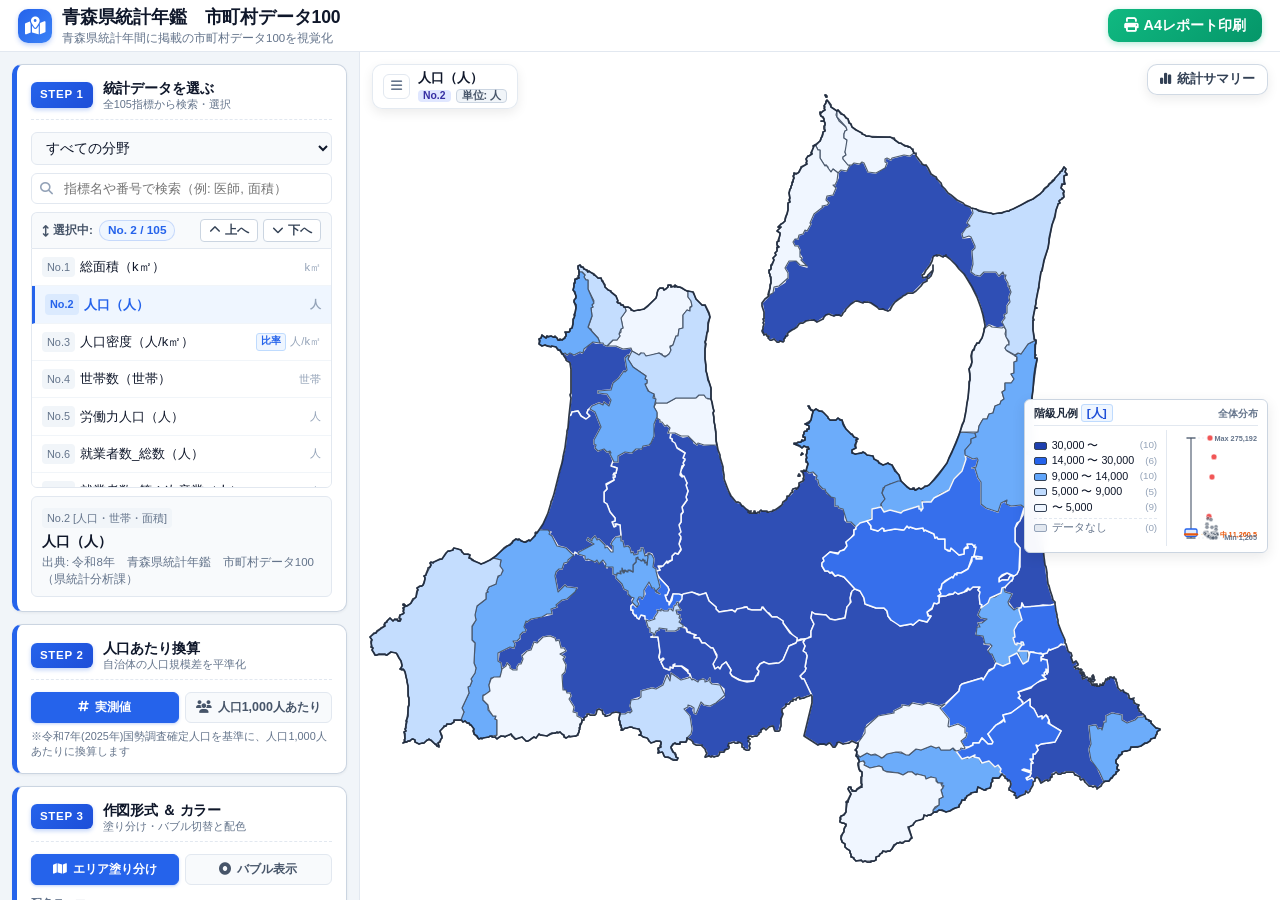
==== commit 48537a4a: "fix: 下北半島北部（大間町・風間浦村・佐井村）のツールチップを下向き表示にして見切れを解消" ====
--- a/index_standalone.html
+++ b/index_standalone.html
@@ -8629,9 +8629,10 @@
   const bounds = state.geoJsonLayer.getBounds();
   
   // 右側凡例（幅約185px）と程よい間隔を保ちつつ、下北半島や八戸方面が重ならないよう東側パディングを設定
+  // 北側（上）も18px確保して下北半島北端（大間等）が窮屈にならないよう調整
   state.leafletMap.fitBounds(bounds, {
-    paddingTopLeft: [10, 10],      // [x(左), y(上)]
-    paddingBottomRight: [120, 10], // [x(右), y(下)]: 東側に約120pxのパディングを設けて凡例と心地よい間隔で配置
+    paddingTopLeft: [10, 18],      // [x(左), y(上)]
+    paddingBottomRight: [120, 12], // [x(右), y(下)]
     animate: false
   });
 }
@@ -8720,6 +8721,11 @@
         popInfo = `<div style="font-size:0.72rem; color:#64748b; margin-top:2px;">(実測値: ${formatNum(rawVal)} ${currentVar.unit || ''} / 2025年人口: ${formatNum(CENSUS_POPULATION_2025[muniName])}人)</div>`;
       }
 
+      // 下北半島北端（大間町・風間浦村・佐井村）は地図上端に近いため、ツールチップを下向きに表示して描画領域外へのはみ出しを防止
+      const isNorthernMuni = (muniName === "大間町" || muniName === "風間浦村" || muniName === "佐井村");
+      const tooltipDirection = isNorthernMuni ? "bottom" : "top";
+      const tooltipOffset = isNorthernMuni ? [0, 12] : [0, -10];
+
       layer.bindTooltip(`
         <div class="tooltip-muni-name">${muniName}</div>
         <div class="tooltip-val">${valStr}</div>
@@ -8728,8 +8734,8 @@
       `, {
         className: "muni-tooltip",
         sticky: true,
-        direction: "top",
-        offset: [0, -10]
+        direction: tooltipDirection,
+        offset: tooltipOffset
       });
 
       layer.on({
@@ -9108,14 +9114,19 @@
     const rankPrefix = isTie ? "同率 第 " : "第 ";
     const rankStr = node.rank ? `（${rankScope} ${rankPrefix}<strong style="color:#2563eb;">${node.rank}</strong> 位）` : "";
     const valStr = node.val !== null && node.val !== undefined ? `${formatNum(node.val)} <span style="font-size:0.8rem; font-weight:normal;">${effective.unit}</span>` : "データなし";
+    // 下北半島北端（大間町・風間浦村・佐井村）は地図上端に近いため、ツールチップを下向きに表示して描画領域外へのはみ出しを防止
+    const isNorthernMuni = (node.muni === "大間町" || node.muni === "風間浦村" || node.muni === "佐井村");
+    const tooltipDirection = isNorthernMuni ? "bottom" : "top";
+    const tooltipOffset = isNorthernMuni ? [0, node.r + 4] : [0, -node.r];
+
     marker.bindTooltip(`
       <div class="tooltip-muni-name">${node.muni}</div>
       <div class="tooltip-val">${valStr}</div>
       <div class="tooltip-rank">${rankStr}</div>
     `, {
       className: "muni-tooltip",
-      direction: "top",
-      offset: [0, -node.r]
+      direction: tooltipDirection,
+      offset: tooltipOffset
     });
 
     marker.on({
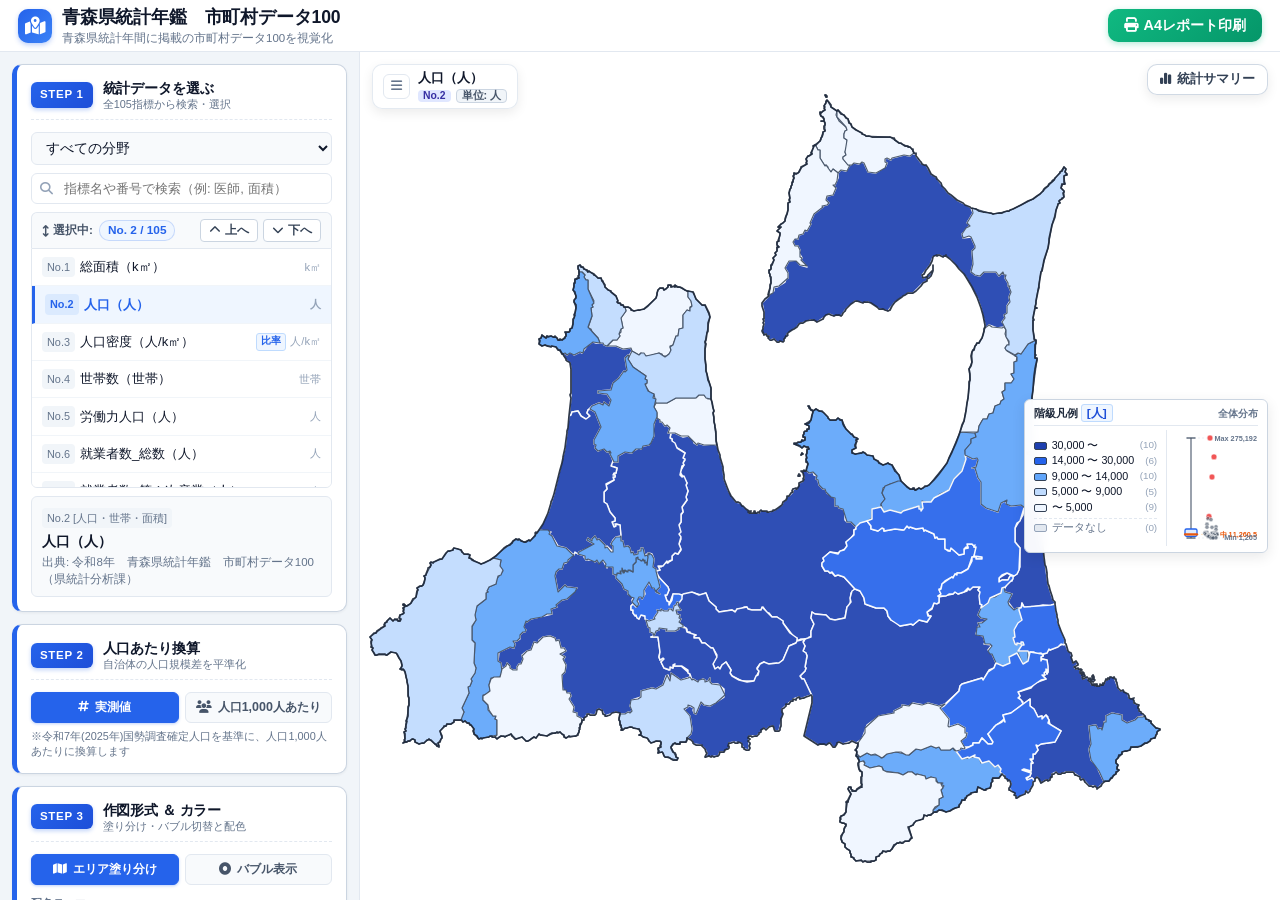
==== commit 29eca234: "fix: ツールチップの引き出し（三角矢印）を非表示にして指し示しの違和感を解消" ====
--- a/index_standalone.html
+++ b/index_standalone.html
@@ -1147,6 +1147,14 @@
   box-shadow: 0 4px 12px rgba(0,0,0,0.12) !important;
   font-family: inherit !important;
   font-size: 0.82rem !important;
+}
+
+/* ツールチップの引き出し（三角矢印）を非表示化：
+   マウスカーソル追従時に矢印がポインタや自治体とズレた方向を指してしまう違和感を完全に解消し、
+   すっきりとしたモダンなフローティングカードデザインとして統一 */
+.muni-tooltip:before,
+.leaflet-tooltip.muni-tooltip:before {
+  display: none !important;
 }
 
 .tooltip-muni-name {
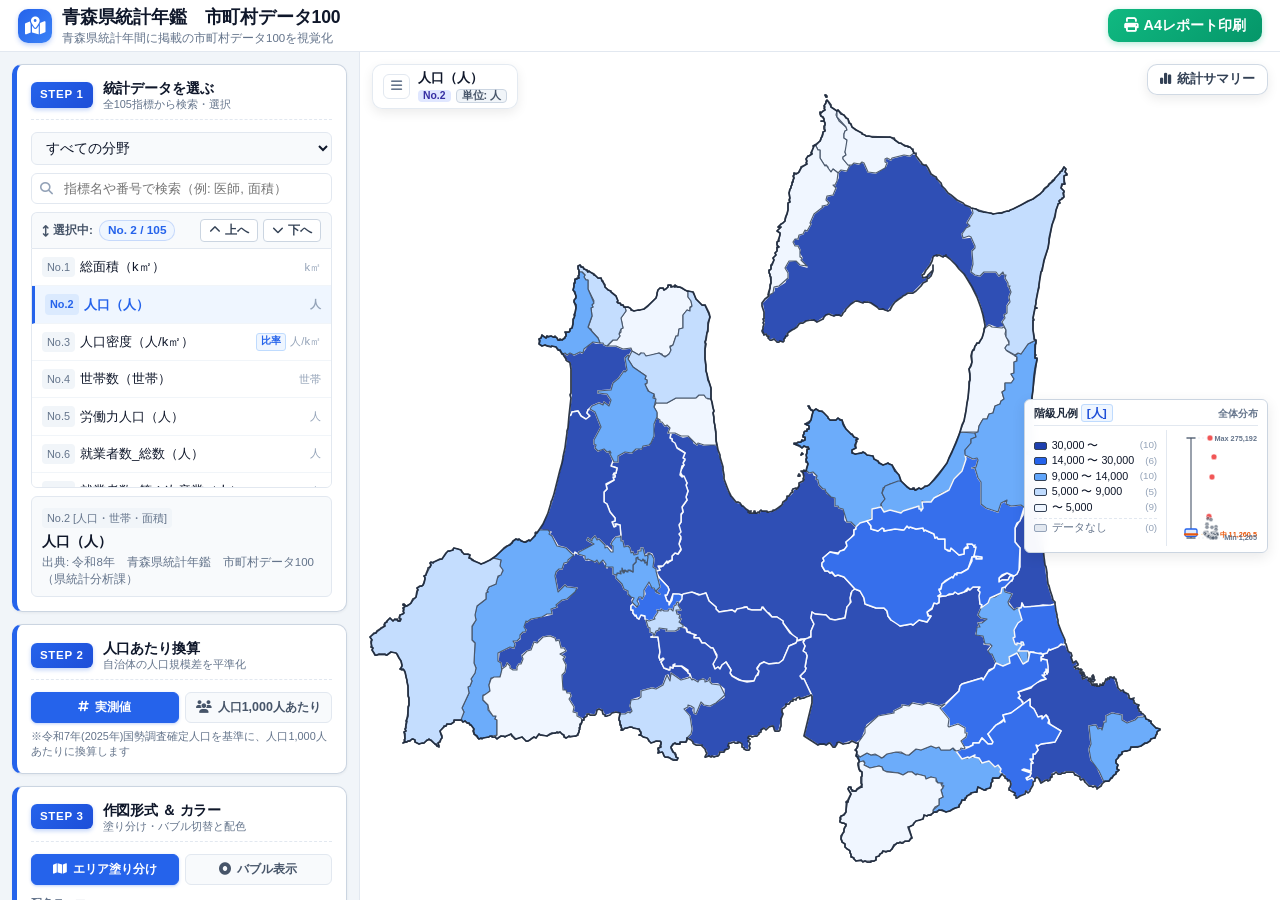
==== commit 3ad2913c: "feat: A4レポートの上位市町村表示数を5件から10件（Top 10）に拡大" ====
--- a/index_standalone.html
+++ b/index_standalone.html
@@ -748,6 +748,7 @@
   border-radius: 2px;
   display: flex;
   overflow: hidden;
+  border: 1px solid #cbd5e1;
 }
 
 .swatch-color {
@@ -1744,9 +1745,10 @@
   display: flex;
   align-items: center;
   justify-content: space-between;
-  padding: 1.8px 0;
+  padding: 1px 0;
   border-bottom: 1px solid #f1f5f9;
-  font-size: 0.65rem;
+  font-size: 0.63rem;
+  line-height: 1.2;
 }
 
 .rep-top5-item:last-child {
@@ -1756,7 +1758,7 @@
 .rep-top5-left {
   display: flex;
   align-items: center;
-  gap: 5px;
+  gap: 4px;
   min-width: 0;
 }
 
@@ -1764,11 +1766,11 @@
   display: inline-flex;
   align-items: center;
   justify-content: center;
-  min-width: 14px;
-  height: 14px;
+  min-width: 15px;
+  height: 13px;
   padding: 0 2px;
   border-radius: 3px;
-  font-size: 0.58rem;
+  font-size: 0.56rem;
   font-weight: 800;
   color: #ffffff;
   background: #64748b;
@@ -2257,17 +2259,6 @@
             <span class="palette-name">ブルー</span>
           </button>
           
-          <button class="palette-btn" data-palette="green">
-            <div class="palette-swatch">
-              <span class="swatch-color" style="background:#ecfdf5;"></span>
-              <span class="swatch-color" style="background:#a7f3d0;"></span>
-              <span class="swatch-color" style="background:#34d399;"></span>
-              <span class="swatch-color" style="background:#059669;"></span>
-              <span class="swatch-color" style="background:#065f46;"></span>
-            </div>
-            <span class="palette-name">グリーン</span>
-          </button>
-          
           <button class="palette-btn" data-palette="warm">
             <div class="palette-swatch">
               <span class="swatch-color" style="background:#fff7ed;"></span>
@@ -2278,16 +2269,27 @@
             </div>
             <span class="palette-name">オレンジ</span>
           </button>
+
+          <button class="palette-btn" data-palette="mono">
+            <div class="palette-swatch">
+              <span class="swatch-color" style="background:#f8fafc;"></span>
+              <span class="swatch-color" style="background:#cbd5e1;"></span>
+              <span class="swatch-color" style="background:#94a3b8;"></span>
+              <span class="swatch-color" style="background:#475569;"></span>
+              <span class="swatch-color" style="background:#0f172a;"></span>
+            </div>
+            <span class="palette-name">モノクロ</span>
+          </button>
           
-          <button class="palette-btn" data-palette="purple">
+          <button class="palette-btn" data-palette="teal">
             <div class="palette-swatch">
-              <span class="swatch-color" style="background:#faf5ff;"></span>
-              <span class="swatch-color" style="background:#e9d5ff;"></span>
-              <span class="swatch-color" style="background:#c084fc;"></span>
-              <span class="swatch-color" style="background:#9333ea;"></span>
-              <span class="swatch-color" style="background:#581c87;"></span>
+              <span class="swatch-color" style="background:#f0fdfa;"></span>
+              <span class="swatch-color" style="background:#99f6e4;"></span>
+              <span class="swatch-color" style="background:#2dd4bf;"></span>
+              <span class="swatch-color" style="background:#0d9488;"></span>
+              <span class="swatch-color" style="background:#115e59;"></span>
             </div>
-            <span class="palette-name">パープル</span>
+            <span class="palette-name">CUD青緑</span>
           </button>
         </div>
       </div>
@@ -2540,15 +2542,15 @@
                 <div id="rep-stat-note" style="font-size:0.62rem; color:#64748b; margin-top:3px; line-height:1.2;"></div>
               </div>
 
-              <!-- 中央: 上位5市町村 (Top 5) -->
+              <!-- 中央: 上位10市町村 (Top 10) -->
               <div class="rep-card rep-top5-card">
                 <div class="rep-card-title">
                   <i class="fa-solid fa-trophy" style="color:#d97706;"></i>
-                  <span>上位5市町村</span>
-                  <span class="rep-stat-subtitle">(Top 5)</span>
+                  <span>上位10市町村</span>
+                  <span class="rep-stat-subtitle">(Top 10)</span>
                 </div>
                 <div id="rep-top5-list-wrap" class="rep-top5-list-wrap">
-                  <!-- JSで動的生成（1位〜5位） -->
+                  <!-- JSで動的生成（1位〜10位） -->
                 </div>
               </div>
 
@@ -8025,17 +8027,17 @@
     name: "ブルー",
     colors: ["#eff6ff", "#bfdbfe", "#60a5fa", "#2563eb", "#1e40af"]
   },
-  green: {
-    name: "グリーン",
-    colors: ["#ecfdf5", "#a7f3d0", "#34d399", "#059669", "#065f46"]
-  },
   warm: {
-    name: "オレンジ/赤",
+    name: "オレンジ",
     colors: ["#fff7ed", "#fed7aa", "#fb923c", "#ea580c", "#9a3412"]
   },
-  purple: {
-    name: "パープル",
-    colors: ["#faf5ff", "#e9d5ff", "#c084fc", "#9333ea", "#581c87"]
+  mono: {
+    name: "モノクロ",
+    colors: ["#f8fafc", "#cbd5e1", "#94a3b8", "#475569", "#0f172a"]
+  },
+  teal: {
+    name: "CUD青緑",
+    colors: ["#f0fdfa", "#99f6e4", "#2dd4bf", "#0d9488", "#115e59"]
   }
 };
 
@@ -8508,7 +8510,7 @@
   if (val === null || val === undefined || isNaN(val)) {
     return "#e2e8f0";
   }
-  const colors = PALETTES[paletteKey].colors;
+  const colors = (PALETTES[paletteKey] || PALETTES.blue).colors;
   const k = colors.length;
 
   for (let i = 0; i < k; i++) {
@@ -8918,7 +8920,7 @@
   state.bubbleLayerGroup = L.layerGroup().addTo(state.leafletMap);
 
   const effective = getEffectiveData(currentVar);
-  const colors = PALETTES[state.activePalette].colors;
+  const colors = (PALETTES[state.activePalette] || PALETTES.blue).colors;
   const numClasses = colors.length;
 
   // 1. 各自治体の初期ノード構築
@@ -9523,7 +9525,7 @@
   legendEl.classList.toggle("bubble-mode", state.mapStyle === "bubble");
 
   const currentStats = stats || state.currentStats;
-  const colors = PALETTES[state.activePalette].colors;
+  const colors = (PALETTES[state.activePalette] || PALETTES.blue).colors;
   const unitBadge = unit ? ` <span style="font-weight:600; font-size:0.74rem; color:#1d4ed8; background:#eff6ff; padding:1px 5px; border-radius:3px; border:1px solid #bfdbfe;">[${unit}]</span>` : "";
 
   // 各階級に含まれる自治体数の集計
@@ -10165,7 +10167,7 @@
   let labelsSvg = "";
   if (isBubble) {
     // --- バブル表示モード（SVGベクターレンダリング） ---
-    const repColors = PALETTES[paletteKey].colors;
+    const repColors = (PALETTES[paletteKey] || PALETTES.blue).colors;
     const numClasses = repColors.length;
 
     // 初期ノード作成
@@ -10349,7 +10351,7 @@
   }
 
   // 4. 地図内 階級凡例（Map Inset Legend: 左上・北西日本海沖の広大なオープンスペースに配置）
-  const legColors = PALETTES[paletteKey].colors;
+  const legColors = (PALETTES[paletteKey] || PALETTES.blue).colors;
   const legUnitStr = effective.unit ? ` (${effective.unit})` : "";
   const isUniform = breaks && breaks.length >= 2 && breaks[0] === breaks[breaks.length - 1];
   const repClassCounts = computeClassCounts(effective.data, breaks, legColors.length);
@@ -10839,13 +10841,13 @@
       : "";
   }
 
-  // 中央: 上位5市町村 (Top 5) リスト生成
+  // 中央: 上位10市町村 (Top 10) リスト生成
   const top5ListWrap = document.getElementById("rep-top5-list-wrap");
   if (top5ListWrap) {
-    const top5 = stats.sorted.slice(0, 5);
+    const top10 = stats.sorted.slice(0, 10);
     top5ListWrap.innerHTML = `
       <ul class="rep-top5-list">
-        ${top5.map(item => {
+        ${top10.map(item => {
           const rank = stats.ranks[item.muni];
           const isTie = stats.rankCounts && stats.rankCounts[rank] > 1;
           let badgeClass = "rank-other";
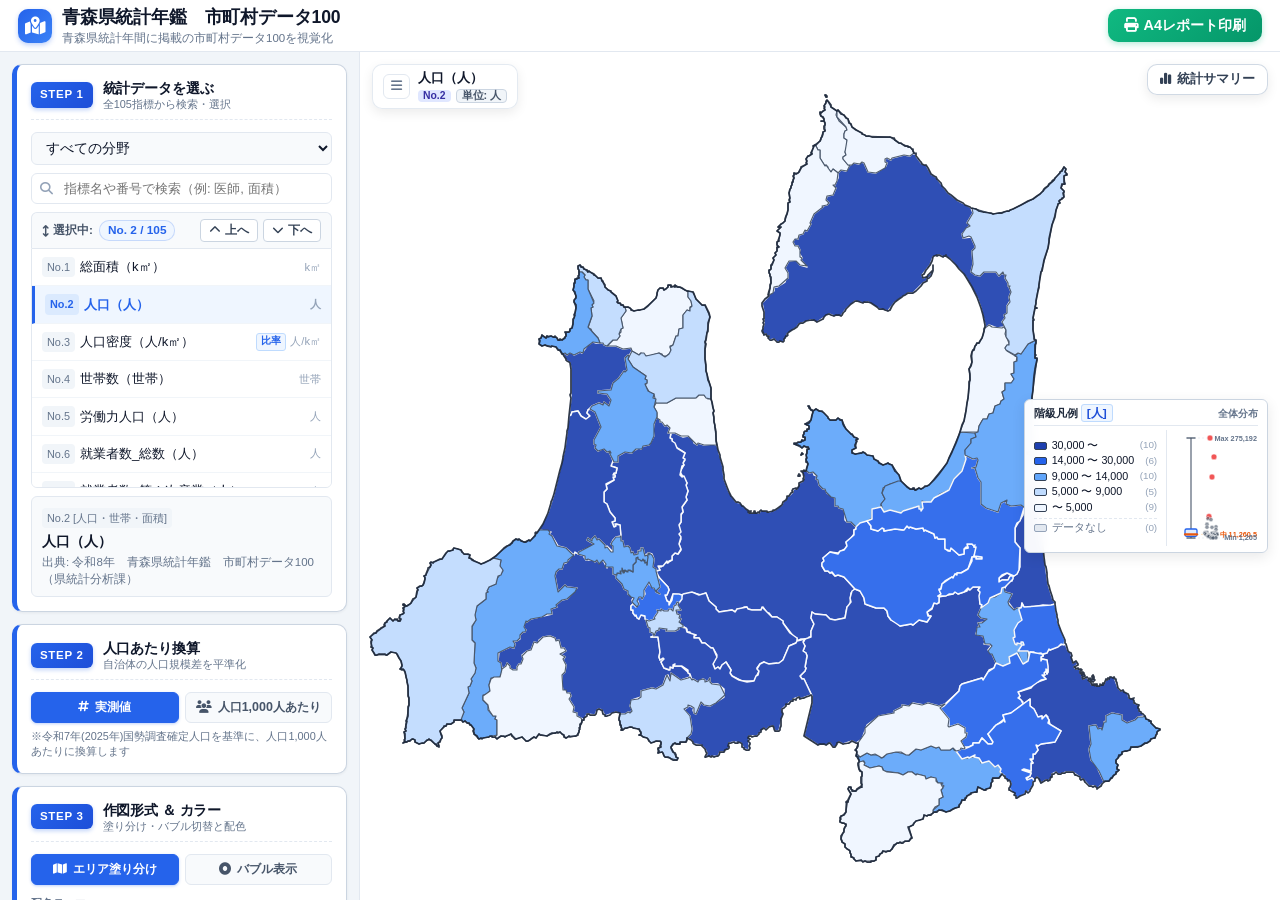
==== commit 432558b8: "feat: レポート中段のデータ分布グラフを大幅拡大（比率1:1:2化・縦横スケールアップ）" ====
--- a/index_standalone.html
+++ b/index_standalone.html
@@ -1638,10 +1638,10 @@
   flex-shrink: 0;
 }
 
-/* 中段: 統計サマリー & 上位5市町村 & データ分布（3カラム並列） */
+/* 中段: 統計サマリー & 上位10市町村 & データ分布（3カラム並列: データ分布を拡大） */
 .rep-portrait-mid {
   display: grid;
-  grid-template-columns: 1.05fr 1fr 1.15fr;
+  grid-template-columns: 0.8fr 0.8fr 1.6fr;
   gap: 6px;
   flex-shrink: 0;
   height: 52mm;
@@ -10434,7 +10434,7 @@
 /* ==========================================================================
    Distribution Chart Generator (Histogram & KDE) - 元のツール仕様 (極値・同値安全対応)
    ========================================================================== */
-function buildReportDistributionSVG(nums, min, mean, median, max, width = 310, height = 96, unitStr = "", formatValFn = null) {
+function buildReportDistributionSVG(nums, min, mean, median, max, width = 360, height = 125, unitStr = "", formatValFn = null) {
   if (!nums || nums.length < 3) {
     return `<svg width="${width}" height="${height}"><text x="50%" y="50%" dominant-baseline="middle" text-anchor="middle" font-size="10" fill="#94a3b8">データ不足（3件以上必要）</text></svg>`;
   }
@@ -10502,8 +10502,8 @@
 
   const padL = 26;
   const padR = 12;
-  const padT = 16;
-  const padB = 14;
+  const padT = 18;
+  const padB = 16;
   const chartW = width - padL - padR;
   const chartH = height - padT - padB;
 
@@ -10521,9 +10521,9 @@
   svgInner += `<line x1="${padL}" y1="${padT}" x2="${padL + chartW}" y2="${padT}" stroke="#e2e8f0" stroke-width="1" stroke-dasharray="2,2" />`;
 
   // Y軸度数ラベル
-  svgInner += `<text x="${padL - 4}" y="${padT + chartH + 3}" font-size="7" fill="#475569" text-anchor="end">0</text>`;
-  svgInner += `<text x="${padL - 4}" y="${(midY + 3).toFixed(1)}" font-size="7" fill="#475569" text-anchor="end">${midCount}</text>`;
-  svgInner += `<text x="${padL - 4}" y="${padT + 3}" font-size="7" fill="#475569" text-anchor="end">${yMax}</text>`;
+  svgInner += `<text x="${padL - 4}" y="${padT + chartH + 3}" font-size="7.5" fill="#475569" text-anchor="end">0</text>`;
+  svgInner += `<text x="${padL - 4}" y="${(midY + 3).toFixed(1)}" font-size="7.5" fill="#475569" text-anchor="end">${midCount}</text>`;
+  svgInner += `<text x="${padL - 4}" y="${padT + 3}" font-size="7.5" fill="#475569" text-anchor="end">${yMax}</text>`;
 
   // 2. ヒストグラムの描画
   const barWidth = chartW / numBins;
@@ -10535,7 +10535,7 @@
 
     svgInner += `<rect x="${x.toFixed(1)}" y="${y.toFixed(1)}" width="${w.toFixed(1)}" height="${barH.toFixed(1)}" fill="#f1f5f9" stroke="#334155" stroke-width="1.1" rx="1" />`;
     if (count > 0) {
-      svgInner += `<text x="${(x + w / 2).toFixed(1)}" y="${(y - 2).toFixed(1)}" font-size="7.5" fill="#0f172a" text-anchor="middle" font-weight="700">${count}</text>`;
+      svgInner += `<text x="${(x + w / 2).toFixed(1)}" y="${(y - 2).toFixed(1)}" font-size="7.8" fill="#0f172a" text-anchor="middle" font-weight="700">${count}</text>`;
     }
   });
 
@@ -10547,7 +10547,7 @@
     pathD += `${idx === 0 ? '' : 'L '}${x.toFixed(1)},${y.toFixed(1)} `;
   });
 
-  svgInner += `<path d="${pathD}" fill="none" stroke="#0f172a" stroke-width="1.8" stroke-linejoin="round" />`;
+  svgInner += `<path d="${pathD}" fill="none" stroke="#0f172a" stroke-width="2.0" stroke-linejoin="round" />`;
 
   // 4. 平均値・中央値のリファレンス垂直線
   const meanX = padL + Math.max(0, Math.min(1, (mean - min) / range)) * chartW;
@@ -10584,19 +10584,19 @@
 
   // 平均値線（黒破線）
   svgInner += `<line x1="${meanX.toFixed(1)}" y1="${padT}" x2="${meanX.toFixed(1)}" y2="${padT + chartH}" stroke="#0f172a" stroke-width="1.3" stroke-dasharray="3,2" />`;
-  svgInner += `<text x="${meanX.toFixed(1)}" y="${meanY}" font-size="7" fill="#0f172a" text-anchor="${meanAnchor}" font-weight="700" paint-order="stroke fill" stroke="#ffffff" stroke-width="2.2" stroke-linejoin="round">平均:${valFmt(mean)}</text>`;
+  svgInner += `<text x="${meanX.toFixed(1)}" y="${meanY}" font-size="7.5" fill="#0f172a" text-anchor="${meanAnchor}" font-weight="700" paint-order="stroke fill" stroke="#ffffff" stroke-width="2.2" stroke-linejoin="round">平均:${valFmt(mean)}</text>`;
 
   // 中央値線（濃灰破線）
   svgInner += `<line x1="${medianX.toFixed(1)}" y1="${padT}" x2="${medianX.toFixed(1)}" y2="${padT + chartH}" stroke="#475569" stroke-width="1.3" stroke-dasharray="2,2" />`;
-  svgInner += `<text x="${medianX.toFixed(1)}" y="${medianY}" font-size="7" fill="#475569" text-anchor="${medianAnchor}" font-weight="700" paint-order="stroke fill" stroke="#ffffff" stroke-width="2.2" stroke-linejoin="round">中央:${valFmt(median)}</text>`;
+  svgInner += `<text x="${medianX.toFixed(1)}" y="${medianY}" font-size="7.5" fill="#475569" text-anchor="${medianAnchor}" font-weight="700" paint-order="stroke fill" stroke="#ffffff" stroke-width="2.2" stroke-linejoin="round">中央:${valFmt(median)}</text>`;
 
   // 5. X軸目盛りラベル
   const unitLabel = unitStr ? ` (${unitStr})` : '';
-  svgInner += `<text x="${padL}" y="${height - 2}" text-anchor="start" font-size="6.8" font-weight="600" fill="#334155">最小: ${valFmt(min)}${unitLabel}</text>`;
-  svgInner += `<text x="${padL + chartW}" y="${height - 2}" text-anchor="end" font-size="6.8" font-weight="600" fill="#334155">最大: ${valFmt(max)}${unitLabel}</text>`;
+  svgInner += `<text x="${padL}" y="${height - 2}" text-anchor="start" font-size="7.2" font-weight="600" fill="#334155">最小: ${valFmt(min)}${unitLabel}</text>`;
+  svgInner += `<text x="${padL + chartW}" y="${height - 2}" text-anchor="end" font-size="7.2" font-weight="600" fill="#334155">最大: ${valFmt(max)}${unitLabel}</text>`;
 
   return `
-  <svg viewBox="0 0 ${width} ${height}" width="100%" height="${height}" style="overflow:visible; display:block;">
+  <svg viewBox="0 0 ${width} ${height}" width="100%" height="100%" style="overflow:visible; display:block; max-height:100%;">
     ${svgInner}
   </svg>`;
 }
@@ -10877,7 +10877,7 @@
   }
   const distSvgWrap = document.getElementById("rep-dist-render-target");
   if (distSvgWrap) {
-    distSvgWrap.innerHTML = buildReportDistributionSVG(stats.numList, stats.min.val, stats.mean, stats.median, stats.max.val, 310, 96, effective.unit, formatNum);
+    distSvgWrap.innerHTML = buildReportDistributionSVG(stats.numList, stats.min.val, stats.mean, stats.median, stats.max.val, 360, 125, effective.unit, formatNum);
   }
 
   // 下段: 40市町村 棒グラフ (多い順)
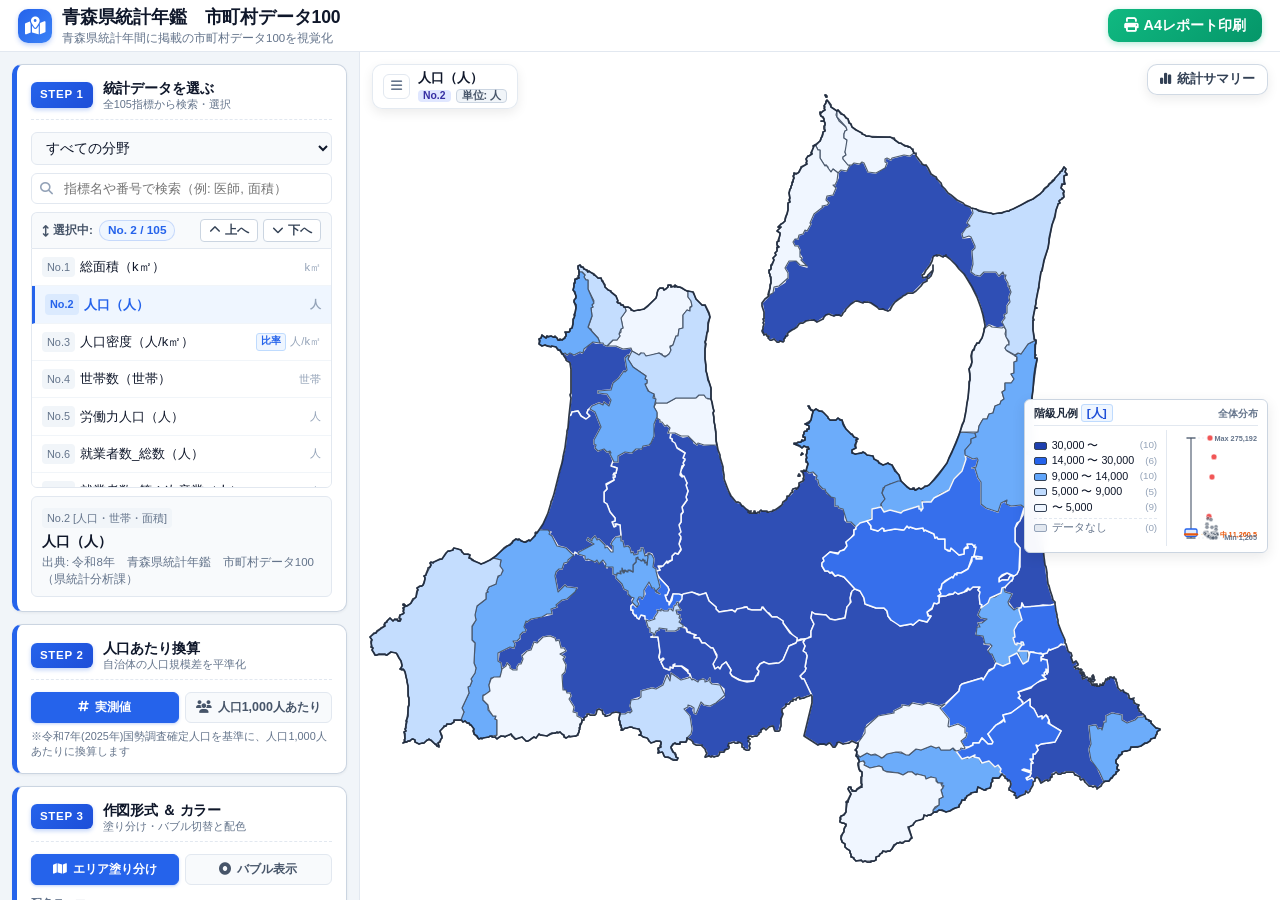
==== commit ceceebf8: "feat: レポート下段の40市町村棒グラフを用紙の割り当て領域に合わせて拡大" ====
--- a/index_standalone.html
+++ b/index_standalone.html
@@ -1940,11 +1940,11 @@
   min-height: 0;
 }
 
-/* 下段: 40市町村 棒グラフ (元のツール仕様) */
+/* 下段: 40市町村 棒グラフ (元のツール仕様 - 用紙領域を最大限活用) */
 .rep-bar-card.rep-portrait-bottom {
   flex-shrink: 0;
-  height: 72mm;
-  min-height: 68mm;
+  height: 78mm;
+  min-height: 70mm;
   overflow: hidden;
   display: flex;
   flex-direction: column;
@@ -2065,12 +2065,17 @@
     box-sizing: border-box !important;
     visibility: visible !important;
     width: 194mm !important;
-    height: 272mm !important;
+    height: 278mm !important;
     max-width: 194mm !important;
-    max-height: 272mm !important;
+    max-height: 278mm !important;
     padding: 2mm 3.5mm !important;
     page-break-inside: avoid !important;
     break-inside: avoid !important;
+  }
+
+  .rep-bar-card.rep-portrait-bottom {
+    height: 76mm !important;
+    min-height: 70mm !important;
   }
 
   #report-sheet * {
@@ -10661,9 +10666,9 @@
 }
 
 /* ==========================================================================
-   Municipalities Vertical Bar Chart Generator (40 Municipalities in Descending Order) - キリの良いスケール完全対応版
+   Municipalities Vertical Bar Chart Generator (40 Municipalities in Descending Order) - キリの良いスケール完全対応版 (用紙領域最大化)
    ========================================================================== */
-function buildMuniVerticalBarChartSVG(sortedDescList, formatReportVal, axisUnitStr, width = 630, height = 200, mean = null, breaks = null, paletteKey = null) {
+function buildMuniVerticalBarChartSVG(sortedDescList, formatReportVal, axisUnitStr, width = 700, height = 250, mean = null, breaks = null, paletteKey = null) {
   if (!sortedDescList || sortedDescList.length === 0) {
     return `<svg width="${width}" height="${height}"><text x="50%" y="50%" dominant-baseline="middle" text-anchor="middle" font-size="11" fill="#94a3b8">有効なデータがありません</text></svg>`;
   }
@@ -10679,7 +10684,7 @@
   const scaleRange = (scaleMax - scaleMin) || 1;
 
   const padL = 44;
-  const padR = 12;
+  const padR = 14;
   const padT = 16;
   const padB = 62; // 市町村名ラベル用領域
   const chartW = width - padL - padR;
@@ -10687,7 +10692,7 @@
 
   const n = sortedDescList.length;
   const colStep = chartW / n;
-  const barW = Math.max(5, Math.min(10.5, colStep - 3.2));
+  const barW = Math.max(6, Math.min(12.5, colStep - 3.6));
 
   // Y座標変換関数（上端が scaleMax、下端が scaleMin）
   function getY(v) {
@@ -10707,7 +10712,7 @@
     const strokeDash = isZero ? "none" : "2,2";
 
     svgInner += `<line x1="${padL}" y1="${y.toFixed(1)}" x2="${padL + chartW}" y2="${y.toFixed(1)}" stroke="${strokeColor}" stroke-width="${strokeWidth}" stroke-dasharray="${strokeDash}" />`;
-    svgInner += `<text x="${padL - 5}" y="${(y + 3).toFixed(1)}" text-anchor="end" font-size="7.2" font-family="ui-monospace, monospace" fill="#64748b">${formatReportVal(tickVal)}</text>`;
+    svgInner += `<text x="${padL - 5}" y="${(y + 3).toFixed(1)}" text-anchor="end" font-size="7.6" font-family="ui-monospace, monospace" fill="#64748b">${formatReportVal(tickVal)}</text>`;
   });
 
   // 平均値基準線
@@ -10715,7 +10720,7 @@
     const meanY = getY(mean);
     if (meanY >= padT && meanY <= padT + chartH) {
       svgInner += `<line x1="${padL}" y1="${meanY.toFixed(1)}" x2="${padL + chartW}" y2="${meanY.toFixed(1)}" stroke="#dc2626" stroke-width="1.2" stroke-dasharray="4,2" />`;
-      svgInner += `<text x="${padL + chartW - 2}" y="${(meanY - 3).toFixed(1)}" text-anchor="end" font-size="7.5" font-weight="700" fill="#dc2626" paint-order="stroke fill" stroke="#ffffff" stroke-width="2.5" stroke-linejoin="round">平均: ${formatReportVal(mean)}</text>`;
+      svgInner += `<text x="${padL + chartW - 2}" y="${(meanY - 3).toFixed(1)}" text-anchor="end" font-size="7.8" font-weight="700" fill="#dc2626" paint-order="stroke fill" stroke="#ffffff" stroke-width="2.5" stroke-linejoin="round">平均: ${formatReportVal(mean)}</text>`;
     }
   }
 
@@ -10756,16 +10761,16 @@
 
     // 市町村名（日本語正立の縦書き描画: 各文字を上から下へ整然と配置）
     const labelStartY = padT + chartH + 9;
-    const charStepY = 9.0;
+    const charStepY = 9.2;
     const nameChars = name.split("");
     nameChars.forEach((ch, charIdx) => {
       const cy = labelStartY + charIdx * charStepY;
-      svgInner += `<text x="${cx.toFixed(1)}" y="${cy.toFixed(1)}" text-anchor="middle" font-size="7.6" font-weight="600" fill="#1e293b">${ch}</text>`;
+      svgInner += `<text x="${cx.toFixed(1)}" y="${cy.toFixed(1)}" text-anchor="middle" font-size="7.8" font-weight="600" fill="#1e293b">${ch}</text>`;
     });
   });
 
   return `
-    <svg viewBox="0 0 ${width} ${height}" width="100%" height="${height}" style="overflow:hidden; max-height:100%; display:block;">
+    <svg viewBox="0 0 ${width} ${height}" width="100%" height="100%" style="overflow:visible; max-height:100%; display:block;">
       ${svgInner}
     </svg>
   `;
@@ -10887,7 +10892,7 @@
   }
   const vbarSvgWrap = document.getElementById("rep-vbar-render-target");
   if (vbarSvgWrap) {
-    vbarSvgWrap.innerHTML = buildMuniVerticalBarChartSVG(stats.sorted, formatNum, effective.unit, 630, 200, stats.mean, breaks, state.activePalette);
+    vbarSvgWrap.innerHTML = buildMuniVerticalBarChartSVG(stats.sorted, formatNum, effective.unit, 700, 250, stats.mean, breaks, state.activePalette);
   }
 
   const footerNote = document.getElementById("rep-footer-note");
